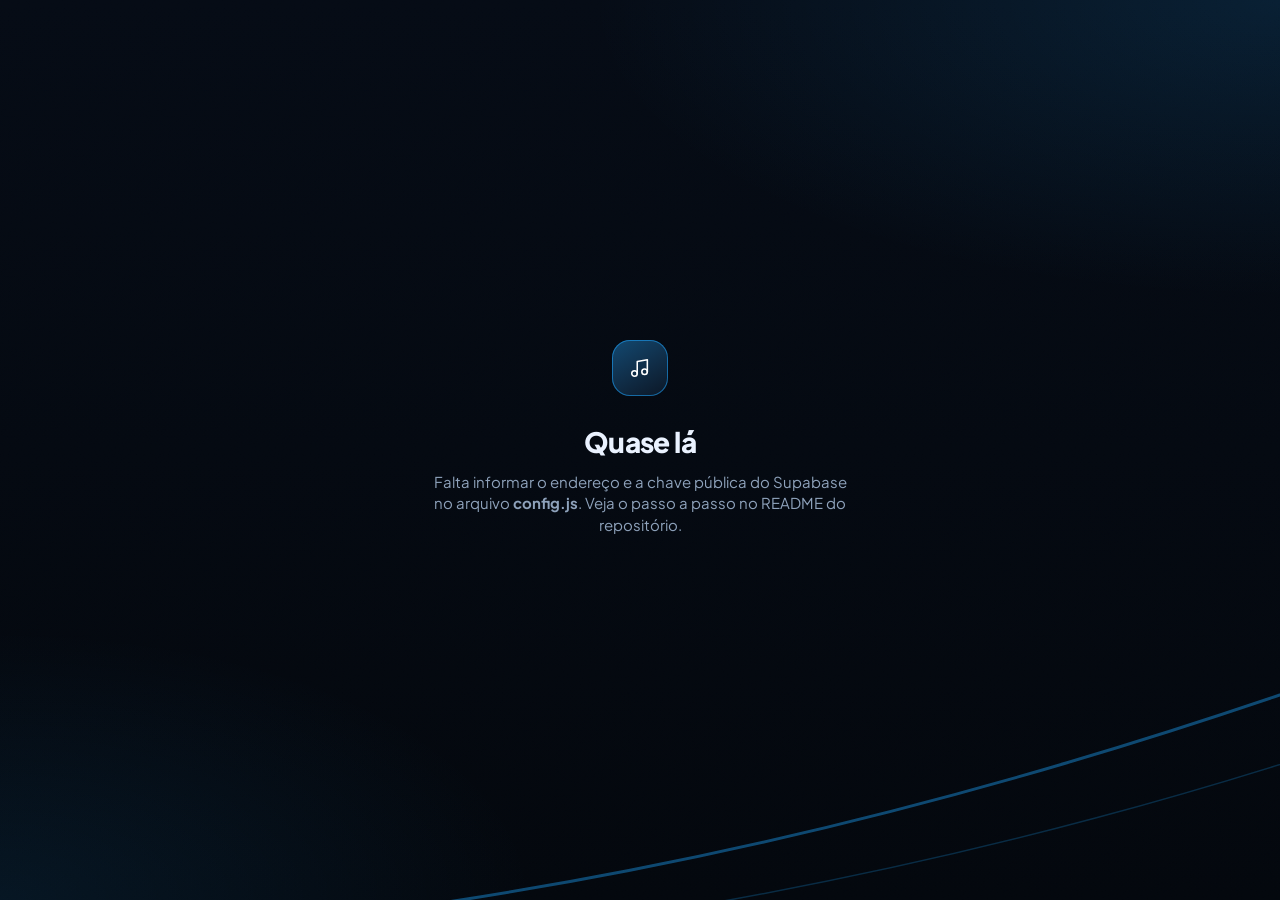
==== index.html @ 5b1b23e5 "Primeira versão completa: app PWA, player multitrack, chat, escalas, Drive e testes Co-Authored-By: " ====
<!doctype html>
<html lang="pt-BR">
<head>
  <meta charset="utf-8">
  <meta name="viewport" content="width=device-width, initial-scale=1, viewport-fit=cover">
  <meta name="theme-color" content="#04080f">
  <meta name="apple-mobile-web-app-capable" content="yes">
  <meta name="mobile-web-app-capable" content="yes">
  <meta name="apple-mobile-web-app-status-bar-style" content="black-translucent">
  <meta name="description" content="Gestão de ministérios de louvor: escalas, times, repertório e player multitrack.">
  <title>Louvor</title>
  <link rel="manifest" href="manifest.json">
  <link rel="icon" href="icon.svg" type="image/svg+xml">
  <link rel="apple-touch-icon" href="icon-192.png">
  <link rel="preconnect" href="https://fonts.googleapis.com">
  <link rel="preconnect" href="https://fonts.gstatic.com" crossorigin>
  <link rel="stylesheet" href="https://fonts.googleapis.com/css2?family=Plus+Jakarta+Sans:ital,wght@0,400;0,500;0,600;0,700;0,800;1,700;1,800&display=swap">
  <link rel="stylesheet" href="app/styles.css">
  <script src="config.js"></script>
</head>
<body>
  <div id="app"><div class="spin" style="margin-top:40vh"></div></div>
  <noscript>Ative o JavaScript para usar o app.</noscript>
  <script type="module" src="app/main.js"></script>
</body>
</html>
---- app/styles.css ----
/* Louvor App — identidade visual: escuro profundo, azul elétrico, ondas de luz discretas. */
:root {
  --bg: #04080f; --bg2: #071221; --panel: rgba(13, 26, 43, .62); --panel-solid: #0b1726; --panel-2: rgba(20, 38, 60, .55);
  --line: rgba(130, 180, 240, .11); --line-2: rgba(130, 180, 240, .2);
  --text: #eaf2ff; --muted: #8ea2bb; --dim: #5d718a;
  --accent: rgb(30, 167, 255); --accent-rgb: 30, 167, 255;
  --ok: #34d399; --warn: #fbbf24; --danger: #f87171;
  --r: 18px; --r-sm: 12px; --nav-h: 78px;
  --f: "Plus Jakarta Sans", system-ui, -apple-system, "Segoe UI", Roboto, sans-serif;
  color-scheme: dark;
}
* { box-sizing: border-box; -webkit-tap-highlight-color: transparent; }
html, body { margin: 0; min-height: 100%; }
body {
  background: var(--bg); color: var(--text); font-family: var(--f); font-size: 15px; line-height: 1.45;
  -webkit-font-smoothing: antialiased; overflow-x: hidden;
}
body.noscroll { overflow: hidden; }
/* fundo com profundidade: brilho azul, ondas e granulado sutil */
.backdrop { position: fixed; inset: 0; z-index: -1; pointer-events: none; overflow: hidden;
  background:
    radial-gradient(90% 55% at 100% 0%, rgba(var(--accent-rgb), .13), transparent 60%),
    radial-gradient(70% 50% at 0% 100%, rgba(var(--accent-rgb), .09), transparent 60%),
    linear-gradient(180deg, #050b15 0%, #03070d 100%); }
.backdrop svg { position: absolute; width: 140%; left: -20%; opacity: .9; }
.backdrop .w1 { top: -8%; } .backdrop .w2 { bottom: -10%; }
.backdrop::after { content: ""; position: absolute; inset: 0; opacity: .05; mix-blend-mode: overlay;
  background-image: url("data:image/svg+xml,%3Csvg xmlns='http://www.w3.org/2000/svg' width='160' height='160'%3E%3Cfilter id='n'%3E%3CfeTurbulence type='fractalNoise' baseFrequency='.85' numOctaves='3'/%3E%3C/filter%3E%3Crect width='100%25' height='100%25' filter='url(%23n)'/%3E%3C/svg%3E"); }

a { color: var(--accent); text-decoration: none; }
button { font: inherit; color: inherit; background: none; border: 0; padding: 0; cursor: pointer; }
input, select, textarea { font: inherit; color: var(--text); }
img { max-width: 100%; display: block; }
h1, h2, h3 { margin: 0; letter-spacing: -.02em; }
.ic { width: 22px; height: 22px; flex: none; }
.muted { color: var(--muted); } .dim { color: var(--dim); } .small { font-size: 13px; } .tiny { font-size: 11.5px; }
.accent { color: var(--accent); } .ok { color: var(--ok); } .warn { color: var(--warn); } .danger-t { color: var(--danger); }
.row { display: flex; align-items: center; } .col { display: flex; flex-direction: column; } .wrap { flex-wrap: wrap; }
.gap { gap: 10px; } .gap-s { gap: 6px; } .gap-l { gap: 16px; } .between { justify-content: space-between; } .end { justify-content: flex-end; }
.grow { flex: 1; min-width: 0; } .mt { margin-top: 16px; } .mt-s { margin-top: 8px; } .mb { margin-bottom: 16px; } .center { text-align: center; }
.ellipsis { white-space: nowrap; overflow: hidden; text-overflow: ellipsis; }
.hidden { display: none !important; }
.sr { position: absolute; width: 1px; height: 1px; overflow: hidden; clip: rect(0 0 0 0); }

/* ------------------------------------------------------------- estrutura */
#app { min-height: 100vh; }
.shell { max-width: 1180px; margin: 0 auto; padding: 0 18px calc(var(--nav-h) + 40px + env(safe-area-inset-bottom)); }
.topbar { position: sticky; top: 0; z-index: 30; display: flex; align-items: center; gap: 10px;
  padding: calc(10px + env(safe-area-inset-top)) 18px 10px; margin: 0 -18px; backdrop-filter: blur(14px); -webkit-backdrop-filter: blur(14px);
  background: linear-gradient(180deg, rgba(4, 8, 15, .86), rgba(4, 8, 15, .55)); }
.brand { display: flex; align-items: center; gap: 10px; min-width: 0; text-align: left; flex: 1; }
.brand img { height: 38px; width: auto; max-width: 150px; object-fit: contain; }
.brand .wm { line-height: 1; min-width: 0; }
.brand .wm b { display: block; font-weight: 800; font-style: italic; font-size: 21px; letter-spacing: -.01em; white-space: nowrap; overflow: hidden; text-overflow: ellipsis; }
.brand .wm small { display: block; font-size: 9.5px; letter-spacing: .32em; text-transform: uppercase; color: var(--muted); margin-top: 4px; white-space: nowrap; overflow: hidden; text-overflow: ellipsis; }
.brand .eq { display: flex; gap: 2px; align-items: center; height: 24px; color: var(--accent); filter: drop-shadow(0 0 6px rgba(var(--accent-rgb), .7)); }
.brand .eq i { width: 2.5px; border-radius: 2px; background: currentColor; }
.brand .chev { color: var(--muted); width: 16px; height: 16px; }
.iconbtn { width: 42px; height: 42px; display: grid; place-items: center; border-radius: 14px; position: relative; color: var(--text); transition: background .2s; }
.iconbtn:hover { background: rgba(255, 255, 255, .05); }
.iconbtn .dot { position: absolute; top: 8px; right: 9px; min-width: 9px; height: 9px; border-radius: 9px; background: var(--accent); box-shadow: 0 0 10px var(--accent); font-size: 0; }
.iconbtn .dot.n { min-width: 17px; height: 17px; top: 3px; right: 3px; font-size: 10px; font-weight: 800; color: #001528; display: grid; place-items: center; padding: 0 4px; }

/* navegação inferior flutuante (celular) */
.bottomnav { position: fixed; left: 50%; transform: translateX(-50%); bottom: calc(12px + env(safe-area-inset-bottom)); z-index: 40;
  width: min(560px, calc(100% - 24px)); height: var(--nav-h); display: grid; grid-template-columns: repeat(5, 1fr); align-items: center;
  border-radius: 28px; background: rgba(9, 18, 31, .82); border: 1px solid var(--line-2); backdrop-filter: blur(18px); -webkit-backdrop-filter: blur(18px);
  box-shadow: 0 18px 50px rgba(0, 0, 0, .55); }
.bottomnav a { display: flex; flex-direction: column; align-items: center; gap: 5px; color: var(--muted); font-size: 12px; font-weight: 600; height: 100%; justify-content: center; position: relative; }
.bottomnav a .ic { width: 24px; height: 24px; }
.bottomnav a.on { color: var(--accent); }
.bottomnav a.on::after { content: ""; position: absolute; bottom: 7px; width: 34px; height: 3px; border-radius: 3px; background: var(--accent); box-shadow: 0 0 12px var(--accent); }
.bottomnav .fab { width: 64px; height: 64px; border-radius: 50%; margin: -26px auto 0; display: grid; place-items: center; color: #fff;
  background: radial-gradient(circle at 35% 30%, rgba(255,255,255,.35), transparent 45%), linear-gradient(160deg, var(--accent), rgba(var(--accent-rgb), .7));
  box-shadow: 0 0 0 6px rgba(4, 8, 15, .9), 0 0 30px rgba(var(--accent-rgb), .65); transition: transform .2s; }
.bottomnav .fab:active { transform: scale(.94); }
.bottomnav .fab .ic { width: 30px; height: 30px; stroke-width: 2.2; }

/* computador: barra lateral */
@media (min-width: 980px) {
  .shell { display: grid; grid-template-columns: 220px 1fr; gap: 34px; padding-bottom: 50px; }
  .topbar { grid-column: 1 / -1; }
  .bottomnav { position: sticky; top: 90px; transform: none; left: auto; bottom: auto; width: auto; height: auto; display: flex; flex-direction: column; align-items: stretch;
    gap: 4px; padding: 12px; border-radius: 22px; align-self: start; grid-row: 2; }
  .bottomnav a { flex-direction: row; justify-content: flex-start; gap: 12px; padding: 12px 14px; font-size: 14.5px; border-radius: 14px; height: auto; }
  .bottomnav a.on { background: rgba(var(--accent-rgb), .1); }
  .bottomnav a.on::after { left: 0; top: 12px; bottom: 12px; width: 3px; height: auto; }
  .bottomnav .fab { width: auto; height: 46px; border-radius: 14px; margin: 0 0 8px; order: -1; display: flex; gap: 8px; font-weight: 700; box-shadow: 0 0 24px rgba(var(--accent-rgb), .45); }
  .bottomnav .fab .ic { width: 22px; height: 22px; }
  .bottomnav .fab::after { content: "Adicionar"; }
  main.view { grid-row: 2; min-width: 0; }
}

/* ------------------------------------------------------------- tipografia de seção */
.view { animation: rise .28s ease both; }
@keyframes rise { from { opacity: 0; transform: translateY(6px); } }
.sec { display: flex; align-items: center; gap: 12px; margin: 26px 0 12px; }
.sec h2 { font-size: 20px; font-weight: 750; flex: 1; }
.sec .ic { color: var(--accent); width: 26px; height: 26px; }
.sec a, .sec .more { color: var(--accent); font-size: 14px; font-weight: 600; display: flex; align-items: center; gap: 2px; white-space: nowrap; }
.sec a .ic, .sec .more .ic { width: 18px; height: 18px; }
.pagehead { display: flex; align-items: center; gap: 12px; margin: 10px 0 6px; }
.pagehead h1 { font-size: 26px; font-weight: 800; flex: 1; }
.back { width: 40px; height: 40px; display: grid; place-items: center; border-radius: 13px; margin-left: -8px; }

/* ------------------------------------------------------------- avatar e selos */
.av { --s: 44px; width: var(--s); height: var(--s); border-radius: 50%; flex: none; display: grid; place-items: center; overflow: hidden;
  background: linear-gradient(150deg, #17304f, #0b1a2d); font-weight: 700; font-size: calc(var(--s) * .36); color: #cfe4ff; position: relative; }
.av img { width: 100%; height: 100%; object-fit: cover; }
.av.ring { box-shadow: 0 0 0 2px var(--bg), 0 0 0 4px var(--accent), 0 0 18px rgba(var(--accent-rgb), .5); }
.tbadge { --s: 44px; --tc: var(--accent); width: var(--s); height: var(--s); border-radius: calc(var(--s) * .3); flex: none; display: grid; place-items: center; overflow: hidden;
  background: linear-gradient(150deg, color-mix(in srgb, var(--tc) 35%, #0b1726), #0b1726); color: #fff; font-weight: 800; font-size: calc(var(--s) * .34);
  box-shadow: inset 0 0 0 1px color-mix(in srgb, var(--tc) 55%, transparent); }
.tbadge img { width: 100%; height: 100%; object-fit: cover; }
.pill { display: inline-flex; align-items: center; gap: 7px; padding: 8px 14px; border-radius: 99px; background: rgba(255, 255, 255, .07);
  border: 1px solid var(--line-2); font-weight: 600; font-size: 14px; white-space: nowrap; }
.pill .ic { width: 18px; height: 18px; }
.tag { display: inline-block; padding: 3px 9px; border-radius: 7px; font-size: 10.5px; font-weight: 800; letter-spacing: .08em; text-transform: uppercase;
  background: var(--accent); color: #001b33; }
.tag.soft { background: rgba(var(--accent-rgb), .14); color: var(--accent); }
.tag.gray { background: rgba(255, 255, 255, .08); color: var(--muted); }
.tag.warn { background: rgba(251, 191, 36, .15); color: var(--warn); } .tag.err { background: rgba(248, 113, 113, .15); color: var(--danger); }
.tag.ok { background: rgba(52, 211, 153, .14); color: var(--ok); }

/* ------------------------------------------------------------- início */
.hero { display: flex; align-items: center; gap: 20px; margin: 14px 0 8px; position: relative; }
.hero .av { --s: 96px; }
.hero h1 { font-size: 34px; font-weight: 400; letter-spacing: -.02em; line-height: 1.05; }
.hero h1 b { font-weight: 800; }
.hero .roles { color: var(--muted); font-size: 15.5px; margin-top: 6px; }
.hero .bar { width: 60px; height: 3px; border-radius: 3px; background: var(--accent); box-shadow: 0 0 12px var(--accent); margin-top: 12px; }
.shortcuts { display: grid; grid-template-columns: repeat(4, 1fr); margin: 22px 0 4px; padding-bottom: 12px; border-bottom: 1px solid var(--line); }
.shortcuts a { display: flex; flex-direction: column; align-items: center; gap: 8px; color: var(--text); font-size: 14.5px; padding: 8px 0; position: relative; }
.shortcuts a + a::before { content: ""; position: absolute; left: 0; top: 12%; bottom: 12%; width: 1px; background: var(--line-2); }
.shortcuts .ic { width: 36px; height: 36px; stroke-width: 1.5; }
.shortcuts a:first-child { color: var(--text); } .shortcuts a:first-child .ic { color: var(--accent); filter: drop-shadow(0 0 8px rgba(var(--accent-rgb), .6)); }
.shortcuts a:first-child::after { content: ""; position: absolute; bottom: -13px; left: 15%; right: 15%; height: 2px; background: linear-gradient(90deg, transparent, var(--accent), transparent); }

.carousel { display: flex; gap: 12px; overflow-x: auto; scroll-snap-type: x mandatory; scrollbar-width: none; margin: 0 -18px; padding: 0 18px; }
.carousel::-webkit-scrollbar { display: none; }
.notice { flex: none; width: 100%; scroll-snap-align: center; display: grid; grid-template-columns: 42% 1fr auto; align-items: center; gap: 16px;
  border-radius: var(--r); overflow: hidden; background: var(--panel); border: 1px solid var(--line-2); min-height: 150px; text-align: left; }
.notice .art { height: 100%; min-height: 150px; background-size: cover; background-position: center; position: relative;
  background-image: radial-gradient(circle at 30% 20%, rgba(var(--accent-rgb), .55), transparent 40%), radial-gradient(circle at 75% 10%, rgba(var(--accent-rgb), .35), transparent 35%), linear-gradient(180deg, #0c2440, #050c16); }
.notice .art .ic { position: absolute; inset: 0; margin: auto; width: 46px; height: 46px; color: rgba(255,255,255,.85); }
.notice h3 { font-size: 21px; font-weight: 750; margin: 8px 0 6px; }
.notice .meta { color: var(--muted); font-size: 14px; }
.notice .meta .ic { width: 17px; height: 17px; vertical-align: -3px; margin-right: 6px; }
.notice .go { width: 40px; height: 40px; border-radius: 50%; display: grid; place-items: center; background: rgba(255, 255, 255, .07); margin-right: 16px; }
.dots { display: flex; justify-content: center; gap: 7px; margin: 12px 0 0; }
.dots i { width: 7px; height: 7px; border-radius: 50%; background: rgba(255, 255, 255, .25); transition: .2s; }
.dots i.on { background: var(--accent); box-shadow: 0 0 8px var(--accent); }

.sched { display: grid; grid-template-columns: 74px 1fr auto; align-items: center; gap: 0; border-radius: var(--r); background: var(--panel);
  border: 1px solid var(--line); margin-bottom: 10px; overflow: hidden; text-align: left; width: 100%; }
.sched .date { text-align: center; padding: 12px 0; line-height: 1.05; font-size: 13px; color: var(--muted); letter-spacing: .04em; border-right: 2px solid var(--accent); }
.sched .date b { display: block; font-size: 30px; font-weight: 800; color: var(--accent); letter-spacing: -.02em; margin: 2px 0; }
.sched .info { padding: 12px 16px; min-width: 0; }
.sched .info h3 { font-size: 17.5px; font-weight: 700; white-space: nowrap; overflow: hidden; text-overflow: ellipsis; }
.sched .info .meta { color: var(--muted); font-size: 14px; display: flex; gap: 14px; margin-top: 6px; flex-wrap: wrap; }
.sched .info .meta span { display: flex; align-items: center; gap: 5px; } .sched .info .meta .ic { width: 17px; height: 17px; }
.sched .side { padding-right: 14px; display: flex; flex-direction: column; align-items: flex-end; gap: 6px; }
.sched.draft { border-style: dashed; }

.bday { display: flex; align-items: center; gap: 16px; padding: 12px 4px; border-top: 1px solid var(--line); }
.bday:first-child { border-top: 0; }
.bday .av { --s: 64px; }
.bday .cake { position: absolute; right: -4px; bottom: -4px; width: 26px; height: 26px; border-radius: 50%; background: var(--accent); display: grid; place-items: center; color: #fff; box-shadow: 0 0 0 3px var(--bg); }
.bday .cake .ic { width: 15px; height: 15px; }
.bday b { font-size: 17px; } .bday span.when { color: var(--muted); font-size: 14px; }

/* ------------------------------------------------------------- listas e cartões */
.list { border-radius: var(--r); background: var(--panel); border: 1px solid var(--line); overflow: hidden; }
.li { display: flex; align-items: center; gap: 14px; padding: 13px 16px; border-top: 1px solid var(--line); width: 100%; text-align: left; min-height: 60px; }
.li:first-child { border-top: 0; }
.li:hover { background: rgba(255, 255, 255, .025); }
.li .t { font-weight: 650; font-size: 15.5px; } .li .s { color: var(--muted); font-size: 13px; margin-top: 2px; }
.li .ic.chev { color: var(--dim); width: 18px; }
.card { border-radius: var(--r); background: var(--panel); border: 1px solid var(--line); padding: 16px; }
.grid { display: grid; gap: 12px; grid-template-columns: repeat(auto-fill, minmax(260px, 1fr)); }
.teamcard { display: flex; align-items: center; gap: 14px; padding: 16px; border-radius: var(--r); background: var(--panel); border: 1px solid var(--line); text-align: left; position: relative; overflow: hidden; }
.teamcard::before { content: ""; position: absolute; inset: 0 auto 0 0; width: 3px; background: var(--tc, var(--accent)); box-shadow: 0 0 14px var(--tc, var(--accent)); }
.teamcard h3 { font-size: 17px; }
.empty { text-align: center; padding: 34px 18px; color: var(--muted); display: flex; flex-direction: column; align-items: center; gap: 8px; }
.empty .ic { width: 38px; height: 38px; color: var(--dim); }
.empty b { color: var(--text); font-size: 16px; } .empty p { margin: 0; max-width: 360px; font-size: 14px; }

/* ------------------------------------------------------------- botões e formulários */
.btn { display: inline-flex; align-items: center; justify-content: center; gap: 8px; height: 46px; padding: 0 20px; border-radius: 14px; font-weight: 700; font-size: 15px; transition: .15s; white-space: nowrap; }
.btn .ic { width: 20px; height: 20px; }
.btn.primary { background: linear-gradient(160deg, var(--accent), rgba(var(--accent-rgb), .78)); color: #fff; box-shadow: 0 8px 24px rgba(var(--accent-rgb), .3); }
.btn.ghost { background: rgba(255, 255, 255, .06); border: 1px solid var(--line-2); }
.btn.danger { background: rgba(248, 113, 113, .14); color: var(--danger); border: 1px solid rgba(248, 113, 113, .3); }
.btn.sm { height: 36px; padding: 0 14px; font-size: 13.5px; border-radius: 11px; }
.btn.block { width: 100%; }
.btn:disabled { opacity: .55; pointer-events: none; }
.btn.loading { position: relative; color: transparent !important; }
.btn.loading::after { content: ""; position: absolute; width: 18px; height: 18px; border-radius: 50%; border: 2px solid rgba(255,255,255,.35); border-top-color: #fff; animation: spin .7s linear infinite; }
.link { color: var(--accent); font-weight: 600; }
.field { display: block; margin-bottom: 14px; }
.field > span { display: block; font-size: 12.5px; font-weight: 600; color: var(--muted); margin-bottom: 6px; letter-spacing: .01em; }
.input, .field input:not([type=checkbox]):not([type=radio]):not([type=color]), .field select, .field textarea {
  width: 100%; height: 48px; padding: 0 14px; border-radius: 13px; background: rgba(3, 9, 18, .7); border: 1px solid var(--line-2); outline: 0; transition: border .15s, box-shadow .15s; }
.field textarea { height: auto; min-height: 96px; padding: 12px 14px; resize: vertical; }
.input:focus, .field input:focus, .field select:focus, .field textarea:focus { border-color: var(--accent); box-shadow: 0 0 0 3px rgba(var(--accent-rgb), .18); }
.field .hint { font-size: 12px; color: var(--dim); margin-top: 5px; }
.two { display: grid; grid-template-columns: 1fr 1fr; gap: 12px; }
.three { display: grid; grid-template-columns: repeat(3, 1fr); gap: 10px; }
.search { position: relative; }
.search .ic { position: absolute; left: 14px; top: 13px; color: var(--muted); width: 20px; }
.search input { padding-left: 44px !important; }
.chips { display: flex; gap: 8px; overflow-x: auto; scrollbar-width: none; padding: 2px 0; }
.chips::-webkit-scrollbar { display: none; }
.chip { flex: none; height: 36px; padding: 0 14px; border-radius: 99px; border: 1px solid var(--line-2); background: rgba(255, 255, 255, .04); font-size: 13.5px; font-weight: 600; color: var(--muted); display: inline-flex; align-items: center; gap: 6px; }
.chip.on { background: rgba(var(--accent-rgb), .16); border-color: rgba(var(--accent-rgb), .55); color: var(--text); }
.chip .ic { width: 16px; height: 16px; }
.switch { position: relative; width: 48px; height: 28px; flex: none; }
.switch input { opacity: 0; position: absolute; inset: 0; margin: 0; cursor: pointer; z-index: 1; }
.switch i { position: absolute; inset: 0; border-radius: 99px; background: rgba(255, 255, 255, .14); transition: .2s; }
.switch i::after { content: ""; position: absolute; top: 3px; left: 3px; width: 22px; height: 22px; border-radius: 50%; background: #fff; transition: .2s; }
.switch input:checked + i { background: var(--accent); } .switch input:checked + i::after { left: 23px; }
.check { display: flex; align-items: center; gap: 12px; padding: 10px 0; cursor: pointer; }
.check input { width: 20px; height: 20px; accent-color: var(--accent); }
.tabs { display: flex; gap: 4px; border-bottom: 1px solid var(--line); margin: 8px 0 16px; overflow-x: auto; scrollbar-width: none; }
.tabs::-webkit-scrollbar { display: none; }
.tabs button, .tabs a { flex: none; padding: 12px 14px; font-weight: 650; color: var(--muted); position: relative; display: flex; gap: 8px; align-items: center; }
.tabs .on { color: var(--text); }
.tabs .on::after { content: ""; position: absolute; left: 10px; right: 10px; bottom: -1px; height: 2px; border-radius: 2px; background: var(--accent); box-shadow: 0 0 10px var(--accent); }
.colors { display: flex; gap: 10px; flex-wrap: wrap; }
.colors label { width: 34px; height: 34px; border-radius: 50%; cursor: pointer; position: relative; box-shadow: inset 0 0 0 2px rgba(255,255,255,.12); }
.colors input { position: absolute; opacity: 0; }
.colors input:checked + i { position: absolute; inset: -4px; border-radius: 50%; border: 2px solid #fff; }
.colors input[type=color] { opacity: 1; width: 34px; height: 34px; border: 0; padding: 0; border-radius: 50%; background: none; position: static; }

/* ------------------------------------------------------------- folha inferior, aviso */
.sheet-wrap { position: fixed; inset: 0; z-index: 100; background: rgba(1, 4, 9, .66); backdrop-filter: blur(4px); display: flex; align-items: flex-end; justify-content: center; animation: fade .18s; }
.sheet-wrap.out { opacity: 0; transition: opacity .18s; }
.sheet { width: 100%; max-width: 620px; max-height: 92vh; overflow-y: auto; background: linear-gradient(180deg, #0d1a2b, #08111d); border: 1px solid var(--line-2); border-bottom: 0;
  border-radius: 26px 26px 0 0; padding: 10px 20px calc(24px + env(safe-area-inset-bottom)); animation: up .24s cubic-bezier(.2, .9, .3, 1); }
.sheet.wide { max-width: 900px; }
.sheet .grab { width: 40px; height: 4px; border-radius: 4px; background: rgba(255, 255, 255, .2); margin: 0 auto 14px; }
.sheet h3 { font-size: 20px; margin-bottom: 14px; }
@media (min-width: 700px) { .sheet-wrap { align-items: center; } .sheet { border-radius: 24px; border-bottom: 1px solid var(--line-2); } }
@keyframes fade { from { opacity: 0; } } @keyframes up { from { transform: translateY(40px); opacity: .6; } }
.toast { position: fixed; left: 50%; transform: translateX(-50%); bottom: calc(var(--nav-h) + 30px + env(safe-area-inset-bottom)); z-index: 200; background: #eaf2ff; color: #06101d;
  padding: 12px 18px; border-radius: 14px; font-weight: 650; font-size: 14px; box-shadow: 0 10px 30px rgba(0,0,0,.4); max-width: calc(100% - 32px); animation: up .2s; transition: .3s; }
.toast.err { background: #ffd5d5; } .toast.out { opacity: 0; }
.spin { width: 28px; height: 28px; border-radius: 50%; border: 2.5px solid rgba(var(--accent-rgb), .2); border-top-color: var(--accent); animation: spin .8s linear infinite; margin: 40px auto; }
@keyframes spin { to { transform: rotate(360deg); } }
.menu .li { min-height: 52px; } .menu .li .ic { color: var(--accent); }
.menu .li.danger { color: var(--danger); } .menu .li.danger .ic { color: var(--danger); }

/* ------------------------------------------------------------- calendário */
.cal { display: grid; grid-template-columns: repeat(7, 1fr); gap: 4px; }
.cal .dow { text-align: center; font-size: 11.5px; color: var(--dim); font-weight: 700; padding: 6px 0; letter-spacing: .05em; }
.cal .d { aspect-ratio: 1 / 1; border-radius: 12px; display: flex; flex-direction: column; align-items: center; justify-content: center; gap: 3px; font-weight: 600; font-size: 14.5px; position: relative; border: 1px solid transparent; min-height: 40px; }
.cal .d.out { color: var(--dim); opacity: .45; }
.cal .d.today { border-color: rgba(var(--accent-rgb), .6); }
.cal .d.sel { background: rgba(var(--accent-rgb), .2); border-color: var(--accent); }
.cal .d.blk { background: rgba(248, 113, 113, .13); color: #ffc9c9; }
.cal .d .marks { display: flex; gap: 3px; height: 5px; }
.cal .d .marks i { width: 5px; height: 5px; border-radius: 50%; background: var(--accent); }
.cal .d .marks i.u { background: var(--danger); }
.calhead { display: flex; align-items: center; justify-content: space-between; margin-bottom: 10px; }
.calhead b { font-size: 17px; }

/* ------------------------------------------------------------- músicas */
.song { display: grid; grid-template-columns: 56px 1fr auto; gap: 14px; align-items: center; padding: 10px 14px; border-top: 1px solid var(--line); width: 100%; text-align: left; }
.song:first-child { border-top: 0; }
.cover { width: 56px; height: 56px; border-radius: 12px; overflow: hidden; background: linear-gradient(150deg, rgba(var(--accent-rgb), .35), #0a1626 70%); display: grid; place-items: center; color: rgba(255,255,255,.8); flex: none; }
.cover img { width: 100%; height: 100%; object-fit: cover; } .cover .ic { width: 24px; height: 24px; }
.song .t { font-weight: 700; font-size: 15.5px; }
.song .s { color: var(--muted); font-size: 13px; display: flex; gap: 10px; flex-wrap: wrap; margin-top: 3px; }
.song .ind { display: flex; gap: 6px; margin-top: 6px; flex-wrap: wrap; }
.playbtn { width: 44px; height: 44px; border-radius: 50%; display: grid; place-items: center; background: rgba(var(--accent-rgb), .15); color: var(--accent); border: 1px solid rgba(var(--accent-rgb), .4); }
.playbtn .ic { width: 18px; height: 18px; margin-left: 2px; }
.playbtn.dis { background: rgba(255,255,255,.05); color: var(--dim); border-color: var(--line); }
.selbox { width: 24px; height: 24px; border-radius: 8px; border: 1.5px solid var(--line-2); display: grid; place-items: center; }
.selbox.on { background: var(--accent); border-color: var(--accent); } .selbox .ic { width: 16px; height: 16px; color: #fff; }

/* ------------------------------------------------------------- chat */
.chatwrap { display: flex; flex-direction: column; height: calc(100vh - 150px); height: calc(100dvh - 150px - env(safe-area-inset-top)); }
@media (max-width: 979px) { body.in-chat .bottomnav { display: none; } body.in-chat .shell { padding-bottom: 0; } .chatwrap { height: calc(100dvh - 70px - env(safe-area-inset-top)); } }
.msgs { flex: 1; overflow-y: auto; padding: 10px 2px; display: flex; flex-direction: column; gap: 6px; }
.msg { max-width: 82%; align-self: flex-start; display: flex; gap: 8px; align-items: flex-end; }
.msg.me { align-self: flex-end; flex-direction: row-reverse; }
.bubble { background: var(--panel-2); border: 1px solid var(--line); border-radius: 18px 18px 18px 6px; padding: 9px 13px; word-wrap: break-word; overflow-wrap: anywhere; min-width: 0; }
.msg.me .bubble { background: linear-gradient(160deg, rgba(var(--accent-rgb), .38), rgba(var(--accent-rgb), .2)); border-color: rgba(var(--accent-rgb), .4); border-radius: 18px 18px 6px 18px; }
.bubble .who { font-size: 12px; font-weight: 700; color: var(--accent); margin-bottom: 2px; }
.bubble .when { font-size: 10.5px; color: var(--muted); margin-top: 3px; text-align: right; }
.bubble img.att { border-radius: 12px; max-height: 280px; margin: 2px 0; cursor: zoom-in; }
.day-sep { align-self: center; font-size: 12px; color: var(--muted); background: rgba(255,255,255,.05); padding: 4px 12px; border-radius: 99px; margin: 8px 0; }
.composer { display: flex; align-items: flex-end; gap: 8px; padding: 10px 0 calc(10px + env(safe-area-inset-bottom)); border-top: 1px solid var(--line); }
.composer textarea { flex: 1; resize: none; max-height: 140px; min-height: 46px; padding: 12px 16px; border-radius: 23px; background: rgba(3, 9, 18, .8); border: 1px solid var(--line-2); outline: 0; line-height: 1.35; }
.composer .send { width: 46px; height: 46px; border-radius: 50%; background: var(--accent); color: #fff; display: grid; place-items: center; box-shadow: 0 0 18px rgba(var(--accent-rgb), .45); }
.attgrid { display: grid; grid-template-columns: repeat(auto-fill, minmax(96px, 1fr)); gap: 10px; }
.attgrid button { display: flex; flex-direction: column; align-items: center; gap: 8px; padding: 16px 6px; border-radius: 16px; background: rgba(255,255,255,.04); border: 1px solid var(--line); font-size: 13px; font-weight: 600; }
.attgrid .ic { width: 28px; height: 28px; color: var(--accent); }
.pollbox { min-width: 230px; } .pollbox .q { font-weight: 700; margin-bottom: 8px; }
.pollopt { display: block; width: 100%; text-align: left; position: relative; border-radius: 10px; padding: 8px 10px; margin-top: 6px; background: rgba(255,255,255,.05); border: 1px solid var(--line); overflow: hidden; }
.pollopt .bar { position: absolute; inset: 0 auto 0 0; background: rgba(var(--accent-rgb), .22); transition: width .3s; }
.pollopt span { position: relative; display: flex; justify-content: space-between; gap: 8px; }
.pollopt.mine { border-color: var(--accent); }
.songmsg { display: flex; gap: 10px; align-items: center; min-width: 220px; text-align: left; }

/* ------------------------------------------------------------- player */
.player { position: fixed; inset: 0; z-index: 90; background: var(--bg); display: flex; flex-direction: column; overflow: hidden; }
.player .backdrop { z-index: 0; }
.player > * { position: relative; z-index: 1; }
.ph { display: flex; align-items: center; gap: 12px; padding: calc(12px + env(safe-area-inset-top)) 16px 8px; }
.ph .cover { width: 50px; height: 50px; }
.ph h2 { font-size: 18px; } .ph .s { color: var(--muted); font-size: 13px; }
.pmeta { display: flex; gap: 6px; flex-wrap: wrap; padding: 0 16px; }
.ptabs { display: flex; justify-content: center; gap: 6px; padding: 8px 16px; }
.ptabs button { flex: 1; max-width: 160px; height: 40px; border-radius: 12px; font-weight: 700; color: var(--muted); display: flex; align-items: center; justify-content: center; gap: 8px; background: rgba(255,255,255,.04); border: 1px solid var(--line); }
.ptabs button.on { color: var(--text); background: rgba(var(--accent-rgb), .16); border-color: rgba(var(--accent-rgb), .5); }
.pbody { flex: 1; overflow-y: auto; padding: 6px 16px 14px; }
.timeline { position: relative; height: 34px; margin: 4px 16px 0; cursor: pointer; touch-action: none; }
.timeline .rail { position: absolute; left: 0; right: 0; top: 22px; height: 4px; border-radius: 4px; background: rgba(255,255,255,.1); }
.timeline .prog { position: absolute; left: 0; top: 22px; height: 4px; border-radius: 4px; background: var(--accent); box-shadow: 0 0 10px var(--accent); }
.timeline .head { position: absolute; top: 16px; width: 16px; height: 16px; margin-left: -8px; border-radius: 50%; background: #fff; box-shadow: 0 0 0 4px rgba(var(--accent-rgb), .45); }
.timeline .mk { position: absolute; top: 0; height: 30px; border-left: 1px dashed rgba(255,255,255,.35); font-size: 10.5px; color: var(--muted); padding-left: 4px; white-space: nowrap; overflow: hidden; }
.timeline .rg { position: absolute; top: 0; height: 18px; background: rgba(var(--accent-rgb), .13); border-left: 2px solid var(--accent); font-size: 10.5px; color: var(--text); padding-left: 5px; border-radius: 0 5px 5px 0; white-space: nowrap; overflow: hidden; }
.timeline .rg.on { background: rgba(var(--accent-rgb), .32); }
.timeline .buf { position: absolute; top: 22px; height: 4px; background: rgba(255,255,255,.18); border-radius: 4px; }
.times { display: flex; justify-content: space-between; color: var(--muted); font-size: 12px; padding: 2px 16px 0; font-variant-numeric: tabular-nums; }
.transport { display: flex; align-items: center; justify-content: center; gap: 10px; padding: 8px 16px calc(14px + env(safe-area-inset-bottom)); flex-wrap: wrap; }
.transport button { width: 48px; height: 48px; border-radius: 50%; display: grid; place-items: center; color: var(--text); background: rgba(255,255,255,.05); }
.transport button.on { color: var(--accent); background: rgba(var(--accent-rgb), .15); }
.transport .pp { width: 70px; height: 70px; background: var(--accent); color: #fff; box-shadow: 0 0 30px rgba(var(--accent-rgb), .6); }
.transport .pp .ic { width: 30px; height: 30px; }
.transport .master { display: flex; align-items: center; gap: 8px; width: 100%; max-width: 360px; color: var(--muted); }
.transport .master input { flex: 1; }
.trk { display: grid; grid-template-columns: 150px 1fr; gap: 10px; align-items: center; padding: 8px 0; border-top: 1px solid var(--line); }
.trk:first-child { border-top: 0; }
.trk .nm { font-weight: 700; font-size: 14px; display: flex; align-items: center; gap: 6px; min-width: 0; }
.trk .nm .ellipsis { flex: 1; }
.trk .ctl { display: flex; gap: 5px; align-items: center; margin-top: 6px; }
.trk.child .nm { padding-left: 14px; }
.trk.folder .wave { opacity: .4; }
.ms { width: 30px; height: 26px; border-radius: 7px; font-size: 11.5px; font-weight: 800; background: rgba(255,255,255,.07); color: var(--muted); }
.ms.m.on { background: #f59e0b; color: #1a1000; } .ms.s.on { background: #facc15; color: #1a1400; }
.wave { height: 52px; position: relative; border-radius: 9px; overflow: hidden; background: rgba(255,255,255,.03); }
.wave canvas { width: 100%; height: 100%; display: block; }
.wave .ph-line { position: absolute; top: 0; bottom: 0; width: 1.5px; background: #fff; box-shadow: 0 0 6px var(--accent); }
.trk.silent .wave canvas { opacity: .3; }
input[type=range].fader { -webkit-appearance: none; appearance: none; height: 4px; border-radius: 4px; background: rgba(255,255,255,.14); outline: 0; width: 100%; }
input[type=range].fader::-webkit-slider-thumb { -webkit-appearance: none; width: 16px; height: 16px; border-radius: 50%; background: #fff; box-shadow: 0 0 0 3px rgba(var(--accent-rgb), .5); }
input[type=range].fader::-moz-range-thumb { width: 16px; height: 16px; border-radius: 50%; background: #fff; border: 0; }
.mixer { display: flex; gap: 8px; overflow-x: auto; padding-bottom: 8px; min-height: 100%; }
.strip { flex: none; width: 82px; display: flex; flex-direction: column; align-items: center; gap: 8px; padding: 10px 6px; border-radius: 16px; background: var(--panel); border: 1px solid var(--line); }
.strip.master { border-color: rgba(var(--accent-rgb), .5); background: rgba(var(--accent-rgb), .07); }
.strip .nm { font-size: 12px; font-weight: 700; width: 100%; text-align: center; white-space: nowrap; overflow: hidden; text-overflow: ellipsis; }
.strip .vfader { writing-mode: vertical-lr; direction: rtl; -webkit-appearance: slider-vertical; appearance: slider-vertical; width: 30px; height: 200px; accent-color: var(--accent); }
.strip .db { font-size: 11px; color: var(--muted); font-variant-numeric: tabular-nums; }
.strip .meter { width: 6px; height: 200px; border-radius: 4px; background: rgba(255,255,255,.07); position: relative; overflow: hidden; }
.strip .meter i { position: absolute; left: 0; right: 0; bottom: 0; background: linear-gradient(0deg, #22c55e, #facc15 75%, #ef4444); height: 0; transition: height .06s linear; }
.strip .fz { display: flex; gap: 5px; align-items: flex-end; }
.knob { width: 44px; height: 44px; position: relative; touch-action: none; cursor: ns-resize; }
.knob svg { width: 100%; height: 100%; }
.lyr { max-width: 720px; margin: 0 auto; padding: 12px 0 30px; }
.lyr .blk { padding: 14px 16px; border-radius: 16px; margin-bottom: 12px; transition: background .25s, opacity .25s, transform .25s; border: 1px solid transparent; }
.lyr .blk h4 { margin: 0 0 6px; font-size: 12px; letter-spacing: .14em; text-transform: uppercase; color: var(--accent); }
.lyr .blk p { margin: 0; font-size: 22px; line-height: 1.45; font-weight: 600; white-space: pre-line; }
.lyr.playing .blk { opacity: .35; }
.lyr.playing .blk.on { opacity: 1; background: rgba(var(--accent-rgb), .1); border-color: rgba(var(--accent-rgb), .35); transform: scale(1.01); }
.lyr .blk .tm { font-size: 11px; color: var(--muted); font-variant-numeric: tabular-nums; }
.loadbar { height: 3px; background: rgba(255,255,255,.08); margin: 0 16px; border-radius: 3px; overflow: hidden; }
.loadbar i { display: block; height: 100%; background: var(--accent); transition: width .2s; }

/* ------------------------------------------------------------- autenticação */
.auth { min-height: 100vh; display: grid; place-items: center; padding: 24px 18px; }
.auth .box { width: 100%; max-width: 420px; }
.auth .logo { display: flex; align-items: center; justify-content: center; gap: 12px; margin-bottom: 26px; }
.auth h1 { font-size: 28px; font-weight: 800; text-align: center; }
.auth .sub { text-align: center; color: var(--muted); margin: 8px 0 24px; }
.invitecard { display: flex; align-items: center; gap: 14px; padding: 16px; border-radius: var(--r); background: var(--panel); border: 1px solid rgba(var(--accent-rgb), .4); margin-bottom: 18px; }

@media (max-width: 520px) {
  .hero .av { --s: 82px; } .hero h1 { font-size: 30px; }
  .notice { grid-template-columns: 38% 1fr auto; gap: 12px; min-height: 130px; } .notice .art { min-height: 130px; } .notice h3 { font-size: 18px; } .notice .go { margin-right: 10px; width: 34px; height: 34px; }
  .sched { grid-template-columns: 66px 1fr auto; } .sched .date b { font-size: 26px; } .sched .info h3 { font-size: 16px; } .sched .info .meta { gap: 10px; font-size: 13px; }
  .pill { padding: 7px 11px; font-size: 13px; }
  .trk { grid-template-columns: 112px 1fr; }
  .two { grid-template-columns: 1fr; }
}
@media (prefers-reduced-motion: reduce) { *, *::before, *::after { animation: none !important; transition: none !important; } }

/* ajustes finos para celular */
.three > *, .two > * { min-width: 0; }
.field input, .field select { min-width: 0; }
@media (max-width: 520px) {
  .sec h2 { font-size: 18px; }
  .brand .wm b { font-size: 19px; } .brand .wm small { letter-spacing: .2em; font-size: 9px; }
  .brand .eq { display: none; }
  .sched { grid-template-columns: 66px 1fr; }
  .sched .date { grid-row: span 2; }
  .sched .info { padding-bottom: 4px; }
  .sched .side { grid-column: 2; flex-direction: row; align-items: center; padding: 0 16px 12px; justify-content: flex-start; flex-wrap: wrap; }
  .three { grid-template-columns: 1.3fr 1fr 1fr; gap: 8px; }
  .three input { padding: 0 8px !important; }
  .transport { gap: 6px; }
  .transport button { width: 42px; height: 42px; }
  .transport .pp { width: 62px; height: 62px; }
}
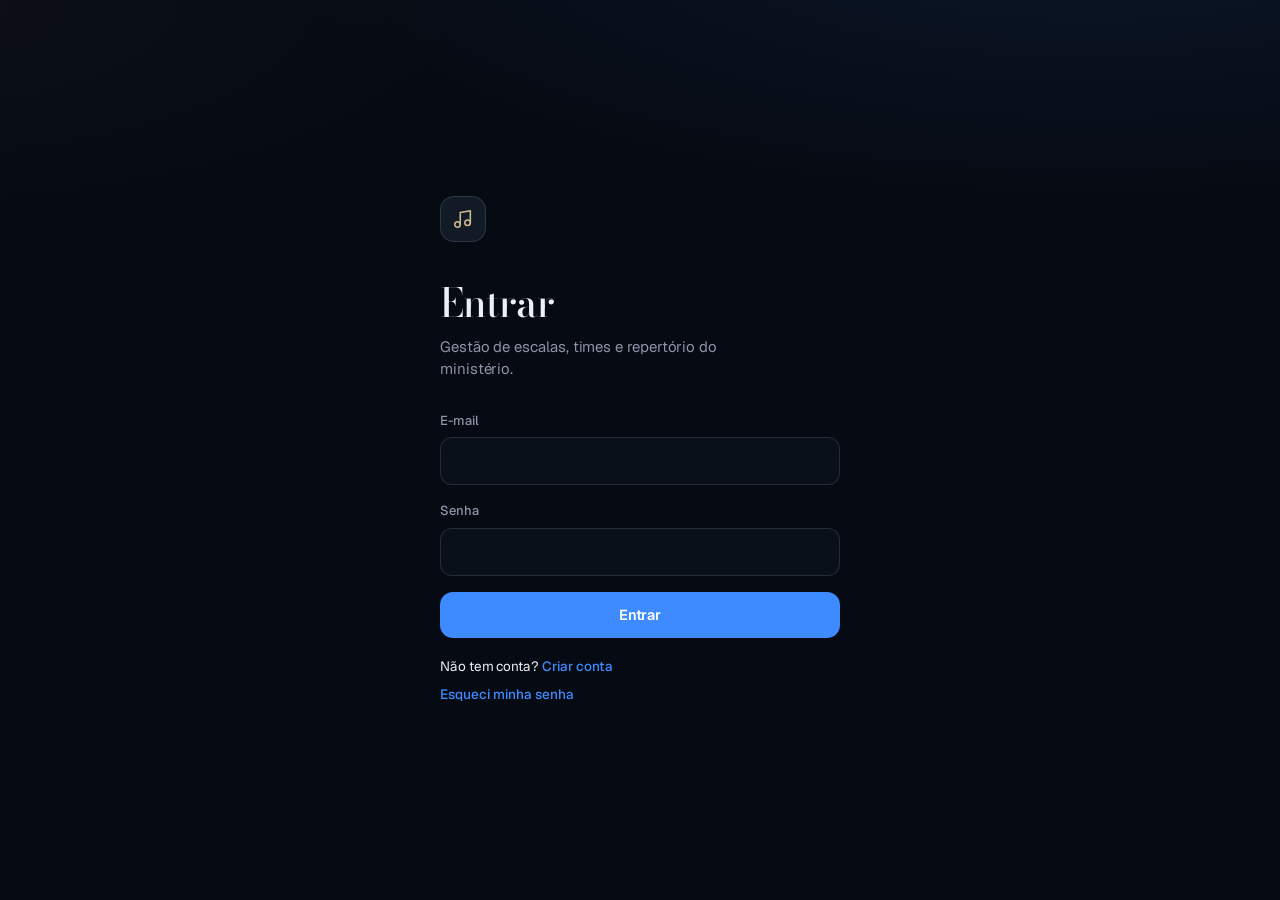
==== commit 801b4d60: "Nova aparência, categoria do time, convidados de outras igrejas e foto de perfil Co-Authored-By: Cla" ====
--- a/index.html
+++ b/index.html
@@ -3,7 +3,7 @@
 <head>
   <meta charset="utf-8">
   <meta name="viewport" content="width=device-width, initial-scale=1, viewport-fit=cover">
-  <meta name="theme-color" content="#04080f">
+  <meta name="theme-color" content="#060a12">
   <meta name="apple-mobile-web-app-capable" content="yes">
   <meta name="mobile-web-app-capable" content="yes">
   <meta name="apple-mobile-web-app-status-bar-style" content="black-translucent">
@@ -12,9 +12,8 @@
   <link rel="manifest" href="manifest.json">
   <link rel="icon" href="icon.svg" type="image/svg+xml">
   <link rel="apple-touch-icon" href="icon-192.png">
-  <link rel="preconnect" href="https://fonts.googleapis.com">
-  <link rel="preconnect" href="https://fonts.gstatic.com" crossorigin>
-  <link rel="stylesheet" href="https://fonts.googleapis.com/css2?family=Plus+Jakarta+Sans:ital,wght@0,400;0,500;0,600;0,700;0,800;1,700;1,800&display=swap">
+  <link rel="preload" href="app/fonts/geist.woff" as="font" type="font/woff" crossorigin>
+  <link rel="preload" href="app/fonts/bodoni-moda.woff" as="font" type="font/woff" crossorigin>
   <link rel="stylesheet" href="app/styles.css">
   <script src="config.js"></script>
 </head>
--- a/app/styles.css
+++ b/app/styles.css
@@ -1,405 +1,459 @@
-/* Louvor App — identidade visual: escuro profundo, azul elétrico, ondas de luz discretas. */
+/* =====================================================================
+   Louvor — identidade visual
+   Tinta-azul profunda, safira contida, um fio de champanhe.
+   Títulos em Bodoni Moda (alto contraste, ar de concerto); todo o resto em Geist.
+   Menos caixas: o conteúdo respira sobre o fundo, separado por filetes.
+   ===================================================================== */
+/* fontes hospedadas no próprio app (licença OFL em app/fonts) — funcionam também sem internet */
+@font-face { font-family: "Bodoni Moda"; src: url("fonts/bodoni-moda.woff") format("woff"); font-weight: 400 900; font-style: normal; font-display: swap; }
+@font-face { font-family: "Geist"; src: url("fonts/geist.woff") format("woff"); font-weight: 100 900; font-style: normal; font-display: swap; }
 :root {
-  --bg: #04080f; --bg2: #071221; --panel: rgba(13, 26, 43, .62); --panel-solid: #0b1726; --panel-2: rgba(20, 38, 60, .55);
-  --line: rgba(130, 180, 240, .11); --line-2: rgba(130, 180, 240, .2);
-  --text: #eaf2ff; --muted: #8ea2bb; --dim: #5d718a;
-  --accent: rgb(30, 167, 255); --accent-rgb: 30, 167, 255;
-  --ok: #34d399; --warn: #fbbf24; --danger: #f87171;
-  --r: 18px; --r-sm: 12px; --nav-h: 78px;
-  --f: "Plus Jakarta Sans", system-ui, -apple-system, "Segoe UI", Roboto, sans-serif;
+  --ink: #060a12; --ink-2: #0a1019; --surface: #0c121c; --raised: #121a26; --raised-2: #18212f;
+  --line: rgba(205, 218, 240, .075); --line-2: rgba(205, 218, 240, .14);
+  --text: #edf1f7; --muted: #8a95a7; --dim: #5a6577;
+  --accent: rgb(61, 139, 255); --accent-rgb: 61, 139, 255;
+  --champ: #cdb98f; --champ-rgb: 205, 185, 143;
+  --ok: #5fcf9f; --warn: #e5b45a; --danger: #ef7b7b;
+  --r-lg: 22px; --r: 16px; --r-sm: 11px; --nav-h: 66px;
+  --serif: "Bodoni Moda", "Didot", "Bodoni 72", Georgia, serif;
+  --sans: "Geist", ui-sans-serif, system-ui, -apple-system, "Segoe UI", sans-serif;
+  --ease: cubic-bezier(.2, .8, .2, 1);
   color-scheme: dark;
 }
 * { box-sizing: border-box; -webkit-tap-highlight-color: transparent; }
 html, body { margin: 0; min-height: 100%; }
-body {
-  background: var(--bg); color: var(--text); font-family: var(--f); font-size: 15px; line-height: 1.45;
-  -webkit-font-smoothing: antialiased; overflow-x: hidden;
-}
+body { background: var(--ink); color: var(--text); font: 400 15px/1.5 var(--sans); letter-spacing: -.005em;
+  -webkit-font-smoothing: antialiased; -moz-osx-font-smoothing: grayscale; overflow-x: hidden; font-feature-settings: "ss01", "cv11"; }
 body.noscroll { overflow: hidden; }
-/* fundo com profundidade: brilho azul, ondas e granulado sutil */
-.backdrop { position: fixed; inset: 0; z-index: -1; pointer-events: none; overflow: hidden;
-  background:
-    radial-gradient(90% 55% at 100% 0%, rgba(var(--accent-rgb), .13), transparent 60%),
-    radial-gradient(70% 50% at 0% 100%, rgba(var(--accent-rgb), .09), transparent 60%),
-    linear-gradient(180deg, #050b15 0%, #03070d 100%); }
-.backdrop svg { position: absolute; width: 140%; left: -20%; opacity: .9; }
-.backdrop .w1 { top: -8%; } .backdrop .w2 { bottom: -10%; }
-.backdrop::after { content: ""; position: absolute; inset: 0; opacity: .05; mix-blend-mode: overlay;
-  background-image: url("data:image/svg+xml,%3Csvg xmlns='http://www.w3.org/2000/svg' width='160' height='160'%3E%3Cfilter id='n'%3E%3CfeTurbulence type='fractalNoise' baseFrequency='.85' numOctaves='3'/%3E%3C/filter%3E%3Crect width='100%25' height='100%25' filter='url(%23n)'/%3E%3C/svg%3E"); }
-
 a { color: var(--accent); text-decoration: none; }
 button { font: inherit; color: inherit; background: none; border: 0; padding: 0; cursor: pointer; }
 input, select, textarea { font: inherit; color: var(--text); }
 img { max-width: 100%; display: block; }
-h1, h2, h3 { margin: 0; letter-spacing: -.02em; }
-.ic { width: 22px; height: 22px; flex: none; }
-.muted { color: var(--muted); } .dim { color: var(--dim); } .small { font-size: 13px; } .tiny { font-size: 11.5px; }
+h1, h2, h3, h4 { margin: 0; font-weight: 600; letter-spacing: -.02em; }
+p { margin: 0; }
+:focus-visible { outline: 2px solid rgba(var(--accent-rgb), .8); outline-offset: 2px; border-radius: 8px; }
+.ic { width: 20px; height: 20px; flex: none; }
+
+/* fundo: uma única luz fria vinda do alto, quase imperceptível */
+.backdrop { position: fixed; inset: 0; z-index: -1; pointer-events: none;
+  background: radial-gradient(120% 60% at 85% -10%, rgba(var(--accent-rgb), .10), transparent 55%),
+              radial-gradient(80% 40% at -10% 0%, rgba(var(--champ-rgb), .035), transparent 60%), var(--ink); }
+.backdrop svg { display: none; }
+
+/* ------------------------------------------------------------- utilitários */
+.muted { color: var(--muted); } .dim { color: var(--dim); } .small { font-size: 13.5px; } .tiny { font-size: 12px; }
 .accent { color: var(--accent); } .ok { color: var(--ok); } .warn { color: var(--warn); } .danger-t { color: var(--danger); }
 .row { display: flex; align-items: center; } .col { display: flex; flex-direction: column; } .wrap { flex-wrap: wrap; }
-.gap { gap: 10px; } .gap-s { gap: 6px; } .gap-l { gap: 16px; } .between { justify-content: space-between; } .end { justify-content: flex-end; }
-.grow { flex: 1; min-width: 0; } .mt { margin-top: 16px; } .mt-s { margin-top: 8px; } .mb { margin-bottom: 16px; } .center { text-align: center; }
+.gap { gap: 10px; } .gap-s { gap: 6px; } .gap-l { gap: 18px; } .between { justify-content: space-between; } .end { justify-content: flex-end; }
+.grow { flex: 1; min-width: 0; } .mt { margin-top: 18px; } .mt-s { margin-top: 8px; } .mb { margin-bottom: 18px; } .center { text-align: center; }
 .ellipsis { white-space: nowrap; overflow: hidden; text-overflow: ellipsis; }
 .hidden { display: none !important; }
 .sr { position: absolute; width: 1px; height: 1px; overflow: hidden; clip: rect(0 0 0 0); }
 
 /* ------------------------------------------------------------- estrutura */
-#app { min-height: 100vh; }
-.shell { max-width: 1180px; margin: 0 auto; padding: 0 18px calc(var(--nav-h) + 40px + env(safe-area-inset-bottom)); }
-.topbar { position: sticky; top: 0; z-index: 30; display: flex; align-items: center; gap: 10px;
-  padding: calc(10px + env(safe-area-inset-top)) 18px 10px; margin: 0 -18px; backdrop-filter: blur(14px); -webkit-backdrop-filter: blur(14px);
-  background: linear-gradient(180deg, rgba(4, 8, 15, .86), rgba(4, 8, 15, .55)); }
-.brand { display: flex; align-items: center; gap: 10px; min-width: 0; text-align: left; flex: 1; }
-.brand img { height: 38px; width: auto; max-width: 150px; object-fit: contain; }
+.shell { max-width: 1120px; margin: 0 auto; padding: 0 20px calc(var(--nav-h) + 44px + env(safe-area-inset-bottom)); }
+.topbar { position: sticky; top: 0; z-index: 30; display: flex; align-items: center; gap: 4px; margin: 0 -20px;
+  padding: calc(12px + env(safe-area-inset-top)) 20px 12px;
+  background: linear-gradient(180deg, rgba(6, 10, 18, .92) 40%, rgba(6, 10, 18, 0));
+  backdrop-filter: blur(16px) saturate(1.2); -webkit-backdrop-filter: blur(16px) saturate(1.2); }
+.brand { display: flex; align-items: center; gap: 10px; min-width: 0; flex: 1; text-align: left; }
+.brand img { height: 34px; width: auto; max-width: 150px; object-fit: contain; }
 .brand .wm { line-height: 1; min-width: 0; }
-.brand .wm b { display: block; font-weight: 800; font-style: italic; font-size: 21px; letter-spacing: -.01em; white-space: nowrap; overflow: hidden; text-overflow: ellipsis; }
-.brand .wm small { display: block; font-size: 9.5px; letter-spacing: .32em; text-transform: uppercase; color: var(--muted); margin-top: 4px; white-space: nowrap; overflow: hidden; text-overflow: ellipsis; }
-.brand .eq { display: flex; gap: 2px; align-items: center; height: 24px; color: var(--accent); filter: drop-shadow(0 0 6px rgba(var(--accent-rgb), .7)); }
-.brand .eq i { width: 2.5px; border-radius: 2px; background: currentColor; }
-.brand .chev { color: var(--muted); width: 16px; height: 16px; }
-.iconbtn { width: 42px; height: 42px; display: grid; place-items: center; border-radius: 14px; position: relative; color: var(--text); transition: background .2s; }
+.brand .wm b { display: block; font: 600 19px/1.05 var(--serif); letter-spacing: -.01em; white-space: nowrap; overflow: hidden; text-overflow: ellipsis; }
+.brand .wm small { display: block; font-size: 11.5px; color: var(--muted); margin-top: 5px; letter-spacing: .01em; white-space: nowrap; overflow: hidden; text-overflow: ellipsis; }
+.brand .eq { display: none; }
+.brand .chev { color: var(--dim); width: 15px; height: 15px; }
+.iconbtn { width: 40px; height: 40px; display: grid; place-items: center; border-radius: 12px; position: relative; color: var(--text); transition: background .2s; }
 .iconbtn:hover { background: rgba(255, 255, 255, .05); }
-.iconbtn .dot { position: absolute; top: 8px; right: 9px; min-width: 9px; height: 9px; border-radius: 9px; background: var(--accent); box-shadow: 0 0 10px var(--accent); font-size: 0; }
-.iconbtn .dot.n { min-width: 17px; height: 17px; top: 3px; right: 3px; font-size: 10px; font-weight: 800; color: #001528; display: grid; place-items: center; padding: 0 4px; }
-
-/* navegação inferior flutuante (celular) */
-.bottomnav { position: fixed; left: 50%; transform: translateX(-50%); bottom: calc(12px + env(safe-area-inset-bottom)); z-index: 40;
-  width: min(560px, calc(100% - 24px)); height: var(--nav-h); display: grid; grid-template-columns: repeat(5, 1fr); align-items: center;
-  border-radius: 28px; background: rgba(9, 18, 31, .82); border: 1px solid var(--line-2); backdrop-filter: blur(18px); -webkit-backdrop-filter: blur(18px);
-  box-shadow: 0 18px 50px rgba(0, 0, 0, .55); }
-.bottomnav a { display: flex; flex-direction: column; align-items: center; gap: 5px; color: var(--muted); font-size: 12px; font-weight: 600; height: 100%; justify-content: center; position: relative; }
-.bottomnav a .ic { width: 24px; height: 24px; }
-.bottomnav a.on { color: var(--accent); }
-.bottomnav a.on::after { content: ""; position: absolute; bottom: 7px; width: 34px; height: 3px; border-radius: 3px; background: var(--accent); box-shadow: 0 0 12px var(--accent); }
-.bottomnav .fab { width: 64px; height: 64px; border-radius: 50%; margin: -26px auto 0; display: grid; place-items: center; color: #fff;
-  background: radial-gradient(circle at 35% 30%, rgba(255,255,255,.35), transparent 45%), linear-gradient(160deg, var(--accent), rgba(var(--accent-rgb), .7));
-  box-shadow: 0 0 0 6px rgba(4, 8, 15, .9), 0 0 30px rgba(var(--accent-rgb), .65); transition: transform .2s; }
+.iconbtn .ic { width: 21px; height: 21px; stroke-width: 1.5; }
+.iconbtn .dot { position: absolute; top: 9px; right: 9px; width: 7px; height: 7px; border-radius: 7px; background: var(--champ); font-size: 0; }
+.iconbtn .dot.n { width: auto; min-width: 16px; height: 16px; top: 4px; right: 3px; font-size: 10px; font-weight: 700; color: #1a1408; display: grid; place-items: center; padding: 0 4px; }
+
+/* navegação inferior: barra de vidro, ativo com ponto */
+.bottomnav { position: fixed; left: 50%; transform: translateX(-50%); bottom: calc(10px + env(safe-area-inset-bottom)); z-index: 40;
+  width: min(520px, calc(100% - 24px)); height: var(--nav-h); display: grid; align-items: center;
+  border-radius: 22px; background: rgba(14, 20, 30, .78); border: 1px solid var(--line-2);
+  backdrop-filter: blur(22px) saturate(1.3); -webkit-backdrop-filter: blur(22px) saturate(1.3); box-shadow: 0 20px 50px rgba(0, 0, 0, .5); }
+.bottomnav a { display: flex; flex-direction: column; align-items: center; justify-content: center; gap: 4px; height: 100%; position: relative;
+  color: var(--muted); font-size: 11px; font-weight: 500; letter-spacing: .01em; transition: color .2s; }
+.bottomnav a .ic { width: 22px; height: 22px; stroke-width: 1.5; }
+.bottomnav a.on { color: var(--text); }
+.bottomnav a.on .ic { color: var(--accent); }
+.bottomnav a.on::after { content: ""; position: absolute; bottom: 6px; width: 4px; height: 4px; border-radius: 4px; background: var(--accent); }
+.bottomnav .fab { width: 48px; height: 48px; border-radius: 16px; margin: 0 auto; display: grid; place-items: center; color: #fff;
+  background: var(--accent); box-shadow: 0 8px 22px rgba(var(--accent-rgb), .35); transition: transform .2s var(--ease); }
 .bottomnav .fab:active { transform: scale(.94); }
-.bottomnav .fab .ic { width: 30px; height: 30px; stroke-width: 2.2; }
-
-/* computador: barra lateral */
+.bottomnav .fab .ic { width: 24px; height: 24px; stroke-width: 2; }
+
 @media (min-width: 980px) {
-  .shell { display: grid; grid-template-columns: 220px 1fr; gap: 34px; padding-bottom: 50px; }
-  .topbar { grid-column: 1 / -1; }
-  .bottomnav { position: sticky; top: 90px; transform: none; left: auto; bottom: auto; width: auto; height: auto; display: flex; flex-direction: column; align-items: stretch;
-    gap: 4px; padding: 12px; border-radius: 22px; align-self: start; grid-row: 2; }
-  .bottomnav a { flex-direction: row; justify-content: flex-start; gap: 12px; padding: 12px 14px; font-size: 14.5px; border-radius: 14px; height: auto; }
-  .bottomnav a.on { background: rgba(var(--accent-rgb), .1); }
-  .bottomnav a.on::after { left: 0; top: 12px; bottom: 12px; width: 3px; height: auto; }
-  .bottomnav .fab { width: auto; height: 46px; border-radius: 14px; margin: 0 0 8px; order: -1; display: flex; gap: 8px; font-weight: 700; box-shadow: 0 0 24px rgba(var(--accent-rgb), .45); }
-  .bottomnav .fab .ic { width: 22px; height: 22px; }
+  .shell { display: grid; grid-template-columns: 216px minmax(0, 1fr); column-gap: 56px; padding-bottom: 60px; }
+  .topbar { grid-column: 1 / -1; padding-top: 22px; padding-bottom: 18px; }
+  .bottomnav { position: sticky; top: 92px; transform: none; left: auto; bottom: auto; width: auto; height: auto; grid-row: 2; align-self: start;
+    display: flex !important; flex-direction: column; align-items: stretch; gap: 2px; padding: 0; border: 0; background: none; box-shadow: none; backdrop-filter: none; }
+  .bottomnav a { flex-direction: row; justify-content: flex-start; gap: 14px; padding: 11px 14px; font-size: 14.5px; border-radius: 12px; height: auto; }
+  .bottomnav a:hover { background: rgba(255, 255, 255, .035); color: var(--text); }
+  .bottomnav a.on { background: rgba(255, 255, 255, .05); }
+  .bottomnav a.on::after { display: none; }
+  .bottomnav .fab { width: 100%; height: 44px; border-radius: 12px; margin: 0 0 14px; order: -1; display: flex; gap: 8px; font-weight: 600; font-size: 14px; }
   .bottomnav .fab::after { content: "Adicionar"; }
-  main.view { grid-row: 2; min-width: 0; }
+  .bottomnav .fab .ic { width: 20px; height: 20px; }
+  main.view { grid-row: 2; min-width: 0; max-width: 760px; }
 }
 
-/* ------------------------------------------------------------- tipografia de seção */
-.view { animation: rise .28s ease both; }
-@keyframes rise { from { opacity: 0; transform: translateY(6px); } }
-.sec { display: flex; align-items: center; gap: 12px; margin: 26px 0 12px; }
-.sec h2 { font-size: 20px; font-weight: 750; flex: 1; }
-.sec .ic { color: var(--accent); width: 26px; height: 26px; }
-.sec a, .sec .more { color: var(--accent); font-size: 14px; font-weight: 600; display: flex; align-items: center; gap: 2px; white-space: nowrap; }
-.sec a .ic, .sec .more .ic { width: 18px; height: 18px; }
-.pagehead { display: flex; align-items: center; gap: 12px; margin: 10px 0 6px; }
-.pagehead h1 { font-size: 26px; font-weight: 800; flex: 1; }
-.back { width: 40px; height: 40px; display: grid; place-items: center; border-radius: 13px; margin-left: -8px; }
+/* ------------------------------------------------------------- títulos */
+.view { animation: enter .35s var(--ease) both; }
+@keyframes enter { from { opacity: 0; } }
+.pagehead { display: flex; align-items: center; gap: 12px; margin: 8px 0 18px; }
+.pagehead h1 { font: 500 30px/1.1 var(--serif); letter-spacing: -.015em; flex: 1; min-width: 0; }
+.pagehead .small { font-size: 13px; }
+.back { width: 38px; height: 38px; display: grid; place-items: center; border-radius: 12px; margin-left: -10px; color: var(--muted); }
+.back:hover { color: var(--text); }
+.sec { display: flex; align-items: baseline; gap: 12px; margin: 34px 0 10px; }
+.sec h2 { font-size: 15px; font-weight: 600; letter-spacing: -.01em; flex: 1; color: var(--text); }
+.sec > .ic { display: none; }
+.sec a, .sec .more { color: var(--muted); font-size: 13.5px; font-weight: 500; display: inline-flex; align-items: center; gap: 2px; white-space: nowrap; transition: color .2s; }
+.sec a:hover, .sec .more:hover { color: var(--text); }
+.sec a .ic, .sec .more .ic { width: 16px; height: 16px; }
 
 /* ------------------------------------------------------------- avatar e selos */
 .av { --s: 44px; width: var(--s); height: var(--s); border-radius: 50%; flex: none; display: grid; place-items: center; overflow: hidden;
-  background: linear-gradient(150deg, #17304f, #0b1a2d); font-weight: 700; font-size: calc(var(--s) * .36); color: #cfe4ff; position: relative; }
+  background: linear-gradient(160deg, #1d2838, #111926); color: #c9d4e6; font-weight: 600; font-size: calc(var(--s) * .34); letter-spacing: .02em; }
 .av img { width: 100%; height: 100%; object-fit: cover; }
-.av.ring { box-shadow: 0 0 0 2px var(--bg), 0 0 0 4px var(--accent), 0 0 18px rgba(var(--accent-rgb), .5); }
-.tbadge { --s: 44px; --tc: var(--accent); width: var(--s); height: var(--s); border-radius: calc(var(--s) * .3); flex: none; display: grid; place-items: center; overflow: hidden;
-  background: linear-gradient(150deg, color-mix(in srgb, var(--tc) 35%, #0b1726), #0b1726); color: #fff; font-weight: 800; font-size: calc(var(--s) * .34);
-  box-shadow: inset 0 0 0 1px color-mix(in srgb, var(--tc) 55%, transparent); }
+.av.ring { box-shadow: 0 0 0 2px var(--ink), 0 0 0 3.5px rgba(var(--champ-rgb), .75); }
+.tbadge { --s: 44px; --tc: var(--accent); width: var(--s); height: var(--s); border-radius: calc(var(--s) * .32); flex: none; display: grid; place-items: center; overflow: hidden;
+  background: color-mix(in srgb, var(--tc) 22%, #0f1622); color: #fff; font: 600 calc(var(--s) * .36) / 1 var(--serif);
+  box-shadow: inset 0 0 0 1px color-mix(in srgb, var(--tc) 40%, transparent); }
 .tbadge img { width: 100%; height: 100%; object-fit: cover; }
-.pill { display: inline-flex; align-items: center; gap: 7px; padding: 8px 14px; border-radius: 99px; background: rgba(255, 255, 255, .07);
-  border: 1px solid var(--line-2); font-weight: 600; font-size: 14px; white-space: nowrap; }
-.pill .ic { width: 18px; height: 18px; }
-.tag { display: inline-block; padding: 3px 9px; border-radius: 7px; font-size: 10.5px; font-weight: 800; letter-spacing: .08em; text-transform: uppercase;
-  background: var(--accent); color: #001b33; }
-.tag.soft { background: rgba(var(--accent-rgb), .14); color: var(--accent); }
-.tag.gray { background: rgba(255, 255, 255, .08); color: var(--muted); }
-.tag.warn { background: rgba(251, 191, 36, .15); color: var(--warn); } .tag.err { background: rgba(248, 113, 113, .15); color: var(--danger); }
-.tag.ok { background: rgba(52, 211, 153, .14); color: var(--ok); }
+.pill { display: inline-flex; align-items: center; gap: 6px; padding: 4px 10px; border-radius: 99px; background: rgba(255, 255, 255, .06);
+  font-size: 12.5px; font-weight: 500; color: #d6deea; white-space: nowrap; }
+.pill .ic { width: 15px; height: 15px; }
+.tag { display: inline-flex; align-items: center; padding: 2px 8px; border-radius: 6px; font-size: 11.5px; font-weight: 600; letter-spacing: .01em;
+  background: rgba(var(--accent-rgb), .16); color: #a9cbff; }
+.tag.soft { background: rgba(var(--accent-rgb), .13); color: #a9cbff; }
+.tag.gray { background: rgba(255, 255, 255, .07); color: var(--muted); }
+.tag.warn { background: rgba(229, 180, 90, .14); color: var(--warn); } .tag.err { background: rgba(239, 123, 123, .14); color: var(--danger); }
+.tag.ok { background: rgba(95, 207, 159, .13); color: var(--ok); }
+.tag.champ { background: rgba(var(--champ-rgb), .14); color: var(--champ); }
 
 /* ------------------------------------------------------------- início */
-.hero { display: flex; align-items: center; gap: 20px; margin: 14px 0 8px; position: relative; }
-.hero .av { --s: 96px; }
-.hero h1 { font-size: 34px; font-weight: 400; letter-spacing: -.02em; line-height: 1.05; }
-.hero h1 b { font-weight: 800; }
-.hero .roles { color: var(--muted); font-size: 15.5px; margin-top: 6px; }
-.hero .bar { width: 60px; height: 3px; border-radius: 3px; background: var(--accent); box-shadow: 0 0 12px var(--accent); margin-top: 12px; }
-.shortcuts { display: grid; grid-template-columns: repeat(4, 1fr); margin: 22px 0 4px; padding-bottom: 12px; border-bottom: 1px solid var(--line); }
-.shortcuts a { display: flex; flex-direction: column; align-items: center; gap: 8px; color: var(--text); font-size: 14.5px; padding: 8px 0; position: relative; }
-.shortcuts a + a::before { content: ""; position: absolute; left: 0; top: 12%; bottom: 12%; width: 1px; background: var(--line-2); }
-.shortcuts .ic { width: 36px; height: 36px; stroke-width: 1.5; }
-.shortcuts a:first-child { color: var(--text); } .shortcuts a:first-child .ic { color: var(--accent); filter: drop-shadow(0 0 8px rgba(var(--accent-rgb), .6)); }
-.shortcuts a:first-child::after { content: ""; position: absolute; bottom: -13px; left: 15%; right: 15%; height: 2px; background: linear-gradient(90deg, transparent, var(--accent), transparent); }
-
-.carousel { display: flex; gap: 12px; overflow-x: auto; scroll-snap-type: x mandatory; scrollbar-width: none; margin: 0 -18px; padding: 0 18px; }
+.hero { display: flex; align-items: center; gap: 18px; margin: 18px 0 6px; }
+.hero .hello { color: var(--muted); font-size: 15px; }
+.hero h1 { font: 500 46px/1 var(--serif); letter-spacing: -.025em; margin-top: 4px; }
+.hero .roles { color: var(--muted); font-size: 14px; margin-top: 12px; max-width: 46ch; }
+.hero-av { position: relative; flex: none; border-radius: 50%; }
+.hero-av .cam { position: absolute; right: -2px; bottom: -2px; width: 28px; height: 28px; border-radius: 50%; display: grid; place-items: center;
+  background: var(--raised-2); border: 1px solid var(--line-2); color: var(--text); }
+.hero-av .cam .ic { width: 15px; height: 15px; }
+.photo-hint { display: flex; align-items: center; gap: 14px; width: 100%; text-align: left; margin-top: 18px; padding: 14px 16px; border-radius: var(--r);
+  background: rgba(var(--champ-rgb), .07); border: 1px solid rgba(var(--champ-rgb), .22); }
+.photo-hint > .ic { color: var(--champ); width: 22px; height: 22px; }
+.photo-hint b { display: block; font-weight: 600; font-size: 14.5px; } .photo-hint small { color: var(--muted); font-size: 13px; }
+.shortcuts { display: none; }
+
+.carousel { display: flex; gap: 12px; overflow-x: auto; scroll-snap-type: x mandatory; scrollbar-width: none; margin: 0 -20px; padding: 2px 20px; }
 .carousel::-webkit-scrollbar { display: none; }
-.notice { flex: none; width: 100%; scroll-snap-align: center; display: grid; grid-template-columns: 42% 1fr auto; align-items: center; gap: 16px;
-  border-radius: var(--r); overflow: hidden; background: var(--panel); border: 1px solid var(--line-2); min-height: 150px; text-align: left; }
-.notice .art { height: 100%; min-height: 150px; background-size: cover; background-position: center; position: relative;
-  background-image: radial-gradient(circle at 30% 20%, rgba(var(--accent-rgb), .55), transparent 40%), radial-gradient(circle at 75% 10%, rgba(var(--accent-rgb), .35), transparent 35%), linear-gradient(180deg, #0c2440, #050c16); }
-.notice .art .ic { position: absolute; inset: 0; margin: auto; width: 46px; height: 46px; color: rgba(255,255,255,.85); }
-.notice h3 { font-size: 21px; font-weight: 750; margin: 8px 0 6px; }
-.notice .meta { color: var(--muted); font-size: 14px; }
-.notice .meta .ic { width: 17px; height: 17px; vertical-align: -3px; margin-right: 6px; }
-.notice .go { width: 40px; height: 40px; border-radius: 50%; display: grid; place-items: center; background: rgba(255, 255, 255, .07); margin-right: 16px; }
-.dots { display: flex; justify-content: center; gap: 7px; margin: 12px 0 0; }
-.dots i { width: 7px; height: 7px; border-radius: 50%; background: rgba(255, 255, 255, .25); transition: .2s; }
-.dots i.on { background: var(--accent); box-shadow: 0 0 8px var(--accent); }
-
-.sched { display: grid; grid-template-columns: 74px 1fr auto; align-items: center; gap: 0; border-radius: var(--r); background: var(--panel);
-  border: 1px solid var(--line); margin-bottom: 10px; overflow: hidden; text-align: left; width: 100%; }
-.sched .date { text-align: center; padding: 12px 0; line-height: 1.05; font-size: 13px; color: var(--muted); letter-spacing: .04em; border-right: 2px solid var(--accent); }
-.sched .date b { display: block; font-size: 30px; font-weight: 800; color: var(--accent); letter-spacing: -.02em; margin: 2px 0; }
-.sched .info { padding: 12px 16px; min-width: 0; }
-.sched .info h3 { font-size: 17.5px; font-weight: 700; white-space: nowrap; overflow: hidden; text-overflow: ellipsis; }
-.sched .info .meta { color: var(--muted); font-size: 14px; display: flex; gap: 14px; margin-top: 6px; flex-wrap: wrap; }
-.sched .info .meta span { display: flex; align-items: center; gap: 5px; } .sched .info .meta .ic { width: 17px; height: 17px; }
-.sched .side { padding-right: 14px; display: flex; flex-direction: column; align-items: flex-end; gap: 6px; }
-.sched.draft { border-style: dashed; }
-
-.bday { display: flex; align-items: center; gap: 16px; padding: 12px 4px; border-top: 1px solid var(--line); }
-.bday:first-child { border-top: 0; }
-.bday .av { --s: 64px; }
-.bday .cake { position: absolute; right: -4px; bottom: -4px; width: 26px; height: 26px; border-radius: 50%; background: var(--accent); display: grid; place-items: center; color: #fff; box-shadow: 0 0 0 3px var(--bg); }
-.bday .cake .ic { width: 15px; height: 15px; }
-.bday b { font-size: 17px; } .bday span.when { color: var(--muted); font-size: 14px; }
-
-/* ------------------------------------------------------------- listas e cartões */
-.list { border-radius: var(--r); background: var(--panel); border: 1px solid var(--line); overflow: hidden; }
-.li { display: flex; align-items: center; gap: 14px; padding: 13px 16px; border-top: 1px solid var(--line); width: 100%; text-align: left; min-height: 60px; }
-.li:first-child { border-top: 0; }
-.li:hover { background: rgba(255, 255, 255, .025); }
-.li .t { font-weight: 650; font-size: 15.5px; } .li .s { color: var(--muted); font-size: 13px; margin-top: 2px; }
-.li .ic.chev { color: var(--dim); width: 18px; }
-.card { border-radius: var(--r); background: var(--panel); border: 1px solid var(--line); padding: 16px; }
-.grid { display: grid; gap: 12px; grid-template-columns: repeat(auto-fill, minmax(260px, 1fr)); }
-.teamcard { display: flex; align-items: center; gap: 14px; padding: 16px; border-radius: var(--r); background: var(--panel); border: 1px solid var(--line); text-align: left; position: relative; overflow: hidden; }
-.teamcard::before { content: ""; position: absolute; inset: 0 auto 0 0; width: 3px; background: var(--tc, var(--accent)); box-shadow: 0 0 14px var(--tc, var(--accent)); }
-.teamcard h3 { font-size: 17px; }
+.notice { flex: none; width: 100%; scroll-snap-align: center; display: grid; grid-template-columns: 112px 1fr auto; align-items: center; gap: 16px;
+  padding: 12px; border-radius: var(--r-lg); background: var(--surface); border: 1px solid var(--line); text-align: left; }
+.notice .art { width: 112px; height: 112px; border-radius: 15px; background-size: cover; background-position: center; display: grid; place-items: center;
+  background-color: var(--raised); background-image: radial-gradient(120% 90% at 20% 0%, rgba(var(--accent-rgb), .35), transparent 60%); }
+.notice .art .ic { width: 30px; height: 30px; color: rgba(255, 255, 255, .7); stroke-width: 1.4; }
+.notice h3 { font: 500 21px/1.15 var(--serif); margin: 8px 0 6px; letter-spacing: -.01em; }
+.notice .meta { color: var(--muted); font-size: 13px; }
+.notice .meta .ic { display: none; }
+.notice .go { width: 32px; height: 32px; border-radius: 50%; display: grid; place-items: center; color: var(--dim); margin-right: 4px; }
+.dots { display: flex; justify-content: center; gap: 6px; margin: 12px 0 0; }
+.dots i { width: 5px; height: 5px; border-radius: 5px; background: rgba(255, 255, 255, .2); transition: .25s var(--ease); }
+.dots i.on { width: 16px; background: var(--text); }
+
+/* escala: data em numerais Bodoni, sem caixa; a próxima ganha destaque */
+#ups, .schedlist { border-top: 1px solid var(--line); }
+.sched { display: grid; grid-template-columns: 56px 1fr auto; align-items: center; gap: 16px; padding: 16px 2px; border-bottom: 1px solid var(--line);
+  color: inherit; width: 100%; text-align: left; transition: background .2s; }
+.sched:hover { background: rgba(255, 255, 255, .015); }
+.sched .date { text-align: center; line-height: 1; color: var(--muted); font-size: 12px; }
+.sched .date b { display: block; font: 500 30px/1 var(--serif); color: var(--text); margin: 4px 0 3px; letter-spacing: -.02em; }
+.sched .info { min-width: 0; }
+.sched .info h3 { font-size: 16px; font-weight: 600; white-space: nowrap; overflow: hidden; text-overflow: ellipsis; }
+.sched .info .meta { color: var(--muted); font-size: 13.5px; margin-top: 3px; white-space: nowrap; overflow: hidden; text-overflow: ellipsis; }
+.sched .side { display: flex; gap: 6px; flex-wrap: wrap; align-items: center; margin-top: 9px; }
+.sched .seen { display: inline-flex; align-items: center; gap: 4px; color: var(--ok); font-size: 12.5px; }
+.sched .seen .ic { width: 14px; height: 14px; }
+.sched > .chev { color: var(--dim); width: 18px; }
+.sched.draft .date b { color: var(--muted); }
+.sched.feature { grid-template-columns: 76px 1fr auto; margin: 0 0 6px; padding: 20px 18px; border: 1px solid var(--line-2); border-radius: var(--r-lg);
+  background: linear-gradient(160deg, rgba(var(--accent-rgb), .12), rgba(var(--accent-rgb), .02) 55%), var(--surface); }
+.sched.feature + .sched { border-top: 0; }
+.sched.feature .date { border-right: 1px solid var(--line-2); padding-right: 14px; }
+.sched.feature .date b { font-size: 42px; color: var(--champ); }
+.sched.feature .info h3 { font: 500 22px/1.15 var(--serif); white-space: normal; letter-spacing: -.01em; }
+#ups:has(.sched.feature) { border-top: 0; }
+#ups > .empty, .schedlist > .empty { border-bottom: 1px solid var(--line); }
+
+.bdays { display: flex; gap: 18px; overflow-x: auto; scrollbar-width: none; margin: 0 -20px; padding: 6px 20px 2px; }
+.bdays::-webkit-scrollbar { display: none; }
+.bday { flex: none; width: 74px; display: flex; flex-direction: column; align-items: center; text-align: center; gap: 2px; }
+.bday .av { margin-bottom: 8px; }
+.bday b { font-size: 13.5px; font-weight: 600; } .bday .when { color: var(--muted); font-size: 12px; }
+
+/* ------------------------------------------------------------- listas (linhas sobre o fundo) */
+.list { border-top: 1px solid var(--line); }
+.li { display: flex; align-items: center; gap: 14px; padding: 13px 2px; border-bottom: 1px solid var(--line); width: 100%; text-align: left; min-height: 60px; color: inherit; transition: background .2s; }
+button.li:hover, a.li:hover { background: rgba(255, 255, 255, .02); }
+.li .t { font-weight: 600; font-size: 15px; } .li .s { color: var(--muted); font-size: 13px; margin-top: 2px; display: block; }
+.li .ic.chev { color: var(--dim); width: 17px; }
+.li > .ic { color: var(--muted); }
+.card { border-radius: var(--r-lg); background: var(--surface); border: 1px solid var(--line); padding: 18px; }
+.card h3 { font-size: 16px; }
+.grid { display: grid; gap: 0; grid-template-columns: 1fr; border-top: 1px solid var(--line); }
+.teamcard { display: flex; align-items: center; gap: 16px; padding: 16px 2px; border-bottom: 1px solid var(--line); position: relative; }
+.teamcard h3 { font: 500 20px/1.2 var(--serif); letter-spacing: -.01em; }
+.teamcard::before { content: ""; position: absolute; left: -20px; top: 22px; bottom: 22px; width: 2px; border-radius: 2px; background: var(--tc, var(--accent)); opacity: .9; }
 .empty { text-align: center; padding: 34px 18px; color: var(--muted); display: flex; flex-direction: column; align-items: center; gap: 8px; }
-.empty .ic { width: 38px; height: 38px; color: var(--dim); }
-.empty b { color: var(--text); font-size: 16px; } .empty p { margin: 0; max-width: 360px; font-size: 14px; }
+.empty .ic { width: 30px; height: 30px; color: var(--dim); stroke-width: 1.3; }
+.empty b { color: var(--text); font-size: 15.5px; font-weight: 600; } .empty p { max-width: 360px; font-size: 14px; }
+.card > .empty { padding: 18px 8px; }
 
 /* ------------------------------------------------------------- botões e formulários */
-.btn { display: inline-flex; align-items: center; justify-content: center; gap: 8px; height: 46px; padding: 0 20px; border-radius: 14px; font-weight: 700; font-size: 15px; transition: .15s; white-space: nowrap; }
-.btn .ic { width: 20px; height: 20px; }
-.btn.primary { background: linear-gradient(160deg, var(--accent), rgba(var(--accent-rgb), .78)); color: #fff; box-shadow: 0 8px 24px rgba(var(--accent-rgb), .3); }
-.btn.ghost { background: rgba(255, 255, 255, .06); border: 1px solid var(--line-2); }
-.btn.danger { background: rgba(248, 113, 113, .14); color: var(--danger); border: 1px solid rgba(248, 113, 113, .3); }
+.btn { display: inline-flex; align-items: center; justify-content: center; gap: 8px; height: 46px; padding: 0 20px; border-radius: 13px;
+  font-weight: 600; font-size: 14.5px; letter-spacing: -.005em; transition: background .2s, transform .15s, opacity .2s; white-space: nowrap; }
+.btn:active { transform: scale(.985); }
+.btn .ic { width: 18px; height: 18px; }
+.btn.primary { background: var(--accent); color: #fff; }
+.btn.primary:hover { background: color-mix(in srgb, var(--accent) 88%, #fff); }
+.btn.ghost { background: rgba(255, 255, 255, .055); color: var(--text); }
+.btn.ghost:hover { background: rgba(255, 255, 255, .09); }
+.btn.danger { background: rgba(239, 123, 123, .1); color: var(--danger); }
 .btn.sm { height: 36px; padding: 0 14px; font-size: 13.5px; border-radius: 11px; }
 .btn.block { width: 100%; }
-.btn:disabled { opacity: .55; pointer-events: none; }
+.btn:disabled { opacity: .5; pointer-events: none; }
 .btn.loading { position: relative; color: transparent !important; }
-.btn.loading::after { content: ""; position: absolute; width: 18px; height: 18px; border-radius: 50%; border: 2px solid rgba(255,255,255,.35); border-top-color: #fff; animation: spin .7s linear infinite; }
-.link { color: var(--accent); font-weight: 600; }
-.field { display: block; margin-bottom: 14px; }
-.field > span { display: block; font-size: 12.5px; font-weight: 600; color: var(--muted); margin-bottom: 6px; letter-spacing: .01em; }
+.btn.loading::after { content: ""; position: absolute; width: 18px; height: 18px; border-radius: 50%; border: 2px solid rgba(255, 255, 255, .3); border-top-color: #fff; animation: spin .7s linear infinite; }
+.link { color: var(--accent); font-weight: 500; }
+.field { display: block; margin-bottom: 16px; }
+.field > span { display: block; font-size: 13px; font-weight: 500; color: var(--muted); margin-bottom: 7px; }
 .input, .field input:not([type=checkbox]):not([type=radio]):not([type=color]), .field select, .field textarea {
-  width: 100%; height: 48px; padding: 0 14px; border-radius: 13px; background: rgba(3, 9, 18, .7); border: 1px solid var(--line-2); outline: 0; transition: border .15s, box-shadow .15s; }
-.field textarea { height: auto; min-height: 96px; padding: 12px 14px; resize: vertical; }
-.input:focus, .field input:focus, .field select:focus, .field textarea:focus { border-color: var(--accent); box-shadow: 0 0 0 3px rgba(var(--accent-rgb), .18); }
-.field .hint { font-size: 12px; color: var(--dim); margin-top: 5px; }
+  width: 100%; height: 48px; padding: 0 14px; border-radius: 12px; background: var(--ink-2); border: 1px solid var(--line-2); outline: 0;
+  transition: border-color .2s, background .2s; -webkit-appearance: none; appearance: none; }
+.field select { background-image: url("data:image/svg+xml,%3Csvg xmlns='http://www.w3.org/2000/svg' width='12' height='12' viewBox='0 0 24 24' fill='none' stroke='%238a95a7' stroke-width='2'%3E%3Cpath d='m6 9 6 6 6-6'/%3E%3C/svg%3E"); background-repeat: no-repeat; background-position: right 14px center; padding-right: 36px; }
+.field textarea { height: auto; min-height: 104px; padding: 13px 14px; resize: vertical; line-height: 1.5; }
+.input:focus, .field input:focus, .field select:focus, .field textarea:focus { border-color: rgba(var(--accent-rgb), .7); background: #0b1320; }
+.field input:disabled { color: var(--muted); }
+.field .hint { display: block; font-size: 12.5px; color: var(--dim); margin-top: 6px; }
 .two { display: grid; grid-template-columns: 1fr 1fr; gap: 12px; }
 .three { display: grid; grid-template-columns: repeat(3, 1fr); gap: 10px; }
-.search { position: relative; }
-.search .ic { position: absolute; left: 14px; top: 13px; color: var(--muted); width: 20px; }
-.search input { padding-left: 44px !important; }
-.chips { display: flex; gap: 8px; overflow-x: auto; scrollbar-width: none; padding: 2px 0; }
+.two > *, .three > * { min-width: 0; }
+.search { position: relative; display: block; }
+.search .ic { position: absolute; left: 14px; top: 14px; color: var(--dim); width: 19px; height: 19px; }
+.search input { padding-left: 42px !important; }
+.chips { display: flex; gap: 6px; overflow-x: auto; scrollbar-width: none; padding: 2px 0; }
 .chips::-webkit-scrollbar { display: none; }
-.chip { flex: none; height: 36px; padding: 0 14px; border-radius: 99px; border: 1px solid var(--line-2); background: rgba(255, 255, 255, .04); font-size: 13.5px; font-weight: 600; color: var(--muted); display: inline-flex; align-items: center; gap: 6px; }
-.chip.on { background: rgba(var(--accent-rgb), .16); border-color: rgba(var(--accent-rgb), .55); color: var(--text); }
-.chip .ic { width: 16px; height: 16px; }
-.switch { position: relative; width: 48px; height: 28px; flex: none; }
+.chip { flex: none; height: 34px; padding: 0 13px; border-radius: 99px; background: rgba(255, 255, 255, .05); font-size: 13.5px; font-weight: 500; color: var(--muted);
+  display: inline-flex; align-items: center; gap: 6px; transition: background .2s, color .2s; cursor: pointer; }
+.chip:hover { color: var(--text); }
+.chip.on { background: var(--text); color: var(--ink); }
+.chip.on .ic { color: var(--ink); }
+.chip .ic { width: 15px; height: 15px; }
+.switch { position: relative; width: 46px; height: 28px; flex: none; }
 .switch input { opacity: 0; position: absolute; inset: 0; margin: 0; cursor: pointer; z-index: 1; }
-.switch i { position: absolute; inset: 0; border-radius: 99px; background: rgba(255, 255, 255, .14); transition: .2s; }
-.switch i::after { content: ""; position: absolute; top: 3px; left: 3px; width: 22px; height: 22px; border-radius: 50%; background: #fff; transition: .2s; }
-.switch input:checked + i { background: var(--accent); } .switch input:checked + i::after { left: 23px; }
+.switch i { position: absolute; inset: 0; border-radius: 99px; background: rgba(255, 255, 255, .13); transition: .2s; }
+.switch i::after { content: ""; position: absolute; top: 3px; left: 3px; width: 22px; height: 22px; border-radius: 50%; background: #fff; transition: .25s var(--ease); }
+.switch input:checked + i { background: var(--accent); } .switch input:checked + i::after { left: 21px; }
 .check { display: flex; align-items: center; gap: 12px; padding: 10px 0; cursor: pointer; }
-.check input { width: 20px; height: 20px; accent-color: var(--accent); }
-.tabs { display: flex; gap: 4px; border-bottom: 1px solid var(--line); margin: 8px 0 16px; overflow-x: auto; scrollbar-width: none; }
+.check input { width: 19px; height: 19px; accent-color: var(--accent); }
+.seg2 { display: grid; grid-template-columns: 1fr 1fr; gap: 8px; }
+.seg2 label { position: relative; cursor: pointer; }
+.seg2 input { position: absolute; opacity: 0; }
+.seg2 span { display: block; padding: 12px 14px; border-radius: 12px; border: 1px solid var(--line-2); background: var(--ink-2); transition: border-color .2s, background .2s; height: 100%; }
+.seg2 b { display: block; font-size: 14px; font-weight: 600; color: var(--text); } .seg2 small { color: var(--muted); font-size: 12.5px; }
+.seg2 input:checked + span { border-color: rgba(var(--accent-rgb), .8); background: rgba(var(--accent-rgb), .08); }
+.seg2 input:focus-visible + span { outline: 2px solid rgba(var(--accent-rgb), .8); outline-offset: 2px; }
+.tabs { display: flex; gap: 22px; border-bottom: 1px solid var(--line); margin: 4px 0 18px; overflow-x: auto; scrollbar-width: none; }
 .tabs::-webkit-scrollbar { display: none; }
-.tabs button, .tabs a { flex: none; padding: 12px 14px; font-weight: 650; color: var(--muted); position: relative; display: flex; gap: 8px; align-items: center; }
+.tabs a, .tabs button { flex: none; padding: 12px 0; font-weight: 500; font-size: 14.5px; color: var(--muted); position: relative; display: flex; gap: 7px; align-items: center; }
+.tabs .ic { display: none; }
 .tabs .on { color: var(--text); }
-.tabs .on::after { content: ""; position: absolute; left: 10px; right: 10px; bottom: -1px; height: 2px; border-radius: 2px; background: var(--accent); box-shadow: 0 0 10px var(--accent); }
-.colors { display: flex; gap: 10px; flex-wrap: wrap; }
-.colors label { width: 34px; height: 34px; border-radius: 50%; cursor: pointer; position: relative; box-shadow: inset 0 0 0 2px rgba(255,255,255,.12); }
+.tabs .on::after { content: ""; position: absolute; left: 0; right: 0; bottom: -1px; height: 1.5px; background: var(--text); }
+.colors { display: flex; gap: 10px; flex-wrap: wrap; align-items: center; }
+.colors label { width: 30px; height: 30px; border-radius: 50%; cursor: pointer; position: relative; box-shadow: inset 0 0 0 1px rgba(255, 255, 255, .15); }
 .colors input { position: absolute; opacity: 0; }
-.colors input:checked + i { position: absolute; inset: -4px; border-radius: 50%; border: 2px solid #fff; }
-.colors input[type=color] { opacity: 1; width: 34px; height: 34px; border: 0; padding: 0; border-radius: 50%; background: none; position: static; }
-
-/* ------------------------------------------------------------- folha inferior, aviso */
-.sheet-wrap { position: fixed; inset: 0; z-index: 100; background: rgba(1, 4, 9, .66); backdrop-filter: blur(4px); display: flex; align-items: flex-end; justify-content: center; animation: fade .18s; }
-.sheet-wrap.out { opacity: 0; transition: opacity .18s; }
-.sheet { width: 100%; max-width: 620px; max-height: 92vh; overflow-y: auto; background: linear-gradient(180deg, #0d1a2b, #08111d); border: 1px solid var(--line-2); border-bottom: 0;
-  border-radius: 26px 26px 0 0; padding: 10px 20px calc(24px + env(safe-area-inset-bottom)); animation: up .24s cubic-bezier(.2, .9, .3, 1); }
-.sheet.wide { max-width: 900px; }
-.sheet .grab { width: 40px; height: 4px; border-radius: 4px; background: rgba(255, 255, 255, .2); margin: 0 auto 14px; }
-.sheet h3 { font-size: 20px; margin-bottom: 14px; }
+.colors input:checked + i { position: absolute; inset: -4px; border-radius: 50%; border: 1.5px solid var(--text); }
+.colors input[type=color] { opacity: 1; width: 30px; height: 30px; border: 0; padding: 0; border-radius: 50%; background: none; position: static; }
+
+/* ------------------------------------------------------------- folha inferior e aviso */
+.sheet-wrap { position: fixed; inset: 0; z-index: 100; background: rgba(2, 4, 8, .62); backdrop-filter: blur(6px); -webkit-backdrop-filter: blur(6px);
+  display: flex; align-items: flex-end; justify-content: center; animation: fade .2s; }
+.sheet-wrap.out { opacity: 0; transition: opacity .2s; }
+.sheet { width: 100%; max-width: 600px; max-height: 92vh; overflow-y: auto; background: var(--surface); border: 1px solid var(--line-2); border-bottom: 0;
+  border-radius: 26px 26px 0 0; padding: 10px 22px calc(26px + env(safe-area-inset-bottom)); animation: up .3s var(--ease); }
+.sheet.wide { max-width: 880px; }
+.sheet .grab { width: 36px; height: 4px; border-radius: 4px; background: rgba(255, 255, 255, .16); margin: 0 auto 16px; }
+.sheet h3 { font: 500 23px/1.2 var(--serif); margin-bottom: 14px; letter-spacing: -.01em; }
+.sheet .list { border-top: 0; }
 @media (min-width: 700px) { .sheet-wrap { align-items: center; } .sheet { border-radius: 24px; border-bottom: 1px solid var(--line-2); } }
-@keyframes fade { from { opacity: 0; } } @keyframes up { from { transform: translateY(40px); opacity: .6; } }
-.toast { position: fixed; left: 50%; transform: translateX(-50%); bottom: calc(var(--nav-h) + 30px + env(safe-area-inset-bottom)); z-index: 200; background: #eaf2ff; color: #06101d;
-  padding: 12px 18px; border-radius: 14px; font-weight: 650; font-size: 14px; box-shadow: 0 10px 30px rgba(0,0,0,.4); max-width: calc(100% - 32px); animation: up .2s; transition: .3s; }
-.toast.err { background: #ffd5d5; } .toast.out { opacity: 0; }
-.spin { width: 28px; height: 28px; border-radius: 50%; border: 2.5px solid rgba(var(--accent-rgb), .2); border-top-color: var(--accent); animation: spin .8s linear infinite; margin: 40px auto; }
+@keyframes fade { from { opacity: 0; } } @keyframes up { from { transform: translateY(28px); opacity: .5; } }
+.toast { position: fixed; left: 50%; transform: translateX(-50%); bottom: calc(var(--nav-h) + 26px + env(safe-area-inset-bottom)); z-index: 200;
+  background: #f2f5fa; color: #0b1220; padding: 12px 18px; border-radius: 14px; font-weight: 500; font-size: 14px;
+  box-shadow: 0 14px 40px rgba(0, 0, 0, .45); max-width: calc(100% - 32px); animation: up .25s var(--ease); transition: opacity .3s; }
+.toast.err { background: #ffe0e0; color: #3a0d0d; } .toast.out { opacity: 0; }
+.spin { width: 24px; height: 24px; border-radius: 50%; border: 2px solid rgba(255, 255, 255, .1); border-top-color: var(--text); animation: spin .8s linear infinite; margin: 48px auto; }
 @keyframes spin { to { transform: rotate(360deg); } }
-.menu .li { min-height: 52px; } .menu .li .ic { color: var(--accent); }
-.menu .li.danger { color: var(--danger); } .menu .li.danger .ic { color: var(--danger); }
+.menu .li > .ic { color: var(--text); }
+.menu .li.danger, .menu .li.danger .ic { color: var(--danger); }
 
 /* ------------------------------------------------------------- calendário */
-.cal { display: grid; grid-template-columns: repeat(7, 1fr); gap: 4px; }
-.cal .dow { text-align: center; font-size: 11.5px; color: var(--dim); font-weight: 700; padding: 6px 0; letter-spacing: .05em; }
-.cal .d { aspect-ratio: 1 / 1; border-radius: 12px; display: flex; flex-direction: column; align-items: center; justify-content: center; gap: 3px; font-weight: 600; font-size: 14.5px; position: relative; border: 1px solid transparent; min-height: 40px; }
-.cal .d.out { color: var(--dim); opacity: .45; }
-.cal .d.today { border-color: rgba(var(--accent-rgb), .6); }
-.cal .d.sel { background: rgba(var(--accent-rgb), .2); border-color: var(--accent); }
-.cal .d.blk { background: rgba(248, 113, 113, .13); color: #ffc9c9; }
-.cal .d .marks { display: flex; gap: 3px; height: 5px; }
-.cal .d .marks i { width: 5px; height: 5px; border-radius: 50%; background: var(--accent); }
+.cal { display: grid; grid-template-columns: repeat(7, 1fr); gap: 2px; }
+.cal .dow { text-align: center; font-size: 12px; color: var(--dim); font-weight: 500; padding: 6px 0 8px; }
+.cal .d { aspect-ratio: 1 / 1; border-radius: 50%; display: flex; flex-direction: column; align-items: center; justify-content: center; gap: 3px;
+  font-size: 14px; font-weight: 500; font-variant-numeric: tabular-nums; position: relative; min-height: 38px; transition: background .2s; }
+.cal button.d:hover { background: rgba(255, 255, 255, .05); }
+.cal .d.out { opacity: 0; pointer-events: none; }
+.cal .d.today { color: var(--champ); font-weight: 700; }
+.cal .d.sel { background: var(--text); color: var(--ink); }
+.cal .d.blk { background: rgba(239, 123, 123, .14); color: #ffc4c4; }
+.cal .d .marks { display: flex; gap: 2px; height: 4px; }
+.cal .d .marks i { width: 4px; height: 4px; border-radius: 50%; background: var(--accent); }
 .cal .d .marks i.u { background: var(--danger); }
-.calhead { display: flex; align-items: center; justify-content: space-between; margin-bottom: 10px; }
-.calhead b { font-size: 17px; }
+.calhead { display: flex; align-items: center; justify-content: space-between; margin-bottom: 8px; }
+.calhead b { font: 500 19px/1 var(--serif); }
 
 /* ------------------------------------------------------------- músicas */
-.song { display: grid; grid-template-columns: 56px 1fr auto; gap: 14px; align-items: center; padding: 10px 14px; border-top: 1px solid var(--line); width: 100%; text-align: left; }
-.song:first-child { border-top: 0; }
-.cover { width: 56px; height: 56px; border-radius: 12px; overflow: hidden; background: linear-gradient(150deg, rgba(var(--accent-rgb), .35), #0a1626 70%); display: grid; place-items: center; color: rgba(255,255,255,.8); flex: none; }
-.cover img { width: 100%; height: 100%; object-fit: cover; } .cover .ic { width: 24px; height: 24px; }
-.song .t { font-weight: 700; font-size: 15.5px; }
-.song .s { color: var(--muted); font-size: 13px; display: flex; gap: 10px; flex-wrap: wrap; margin-top: 3px; }
-.song .ind { display: flex; gap: 6px; margin-top: 6px; flex-wrap: wrap; }
-.playbtn { width: 44px; height: 44px; border-radius: 50%; display: grid; place-items: center; background: rgba(var(--accent-rgb), .15); color: var(--accent); border: 1px solid rgba(var(--accent-rgb), .4); }
-.playbtn .ic { width: 18px; height: 18px; margin-left: 2px; }
-.playbtn.dis { background: rgba(255,255,255,.05); color: var(--dim); border-color: var(--line); }
-.selbox { width: 24px; height: 24px; border-radius: 8px; border: 1.5px solid var(--line-2); display: grid; place-items: center; }
-.selbox.on { background: var(--accent); border-color: var(--accent); } .selbox .ic { width: 16px; height: 16px; color: #fff; }
+.song { display: grid; grid-template-columns: 52px 1fr auto; gap: 14px; align-items: center; padding: 12px 2px; border-bottom: 1px solid var(--line); width: 100%; text-align: left; }
+.list > .song:last-child { border-bottom: 1px solid var(--line); }
+.cover { width: 52px; height: 52px; border-radius: 10px; overflow: hidden; display: grid; place-items: center; flex: none; color: rgba(255, 255, 255, .6);
+  background: var(--raised); background-image: radial-gradient(110% 90% at 15% 0%, rgba(var(--accent-rgb), .3), transparent 65%); }
+.cover img { width: 100%; height: 100%; object-fit: cover; } .cover .ic { width: 22px; height: 22px; stroke-width: 1.4; }
+.song .t { font-weight: 600; font-size: 15.5px; }
+.song .s { color: var(--muted); font-size: 13px; display: flex; gap: 10px; flex-wrap: wrap; margin-top: 2px; }
+.song .ind { display: flex; gap: 5px; margin-top: 7px; flex-wrap: wrap; }
+.playbtn { width: 42px; height: 42px; border-radius: 50%; display: grid; place-items: center; background: var(--text); color: var(--ink); transition: transform .2s var(--ease); }
+.playbtn:active { transform: scale(.94); }
+.playbtn .ic { width: 16px; height: 16px; margin-left: 2px; }
+.playbtn.dis { background: rgba(255, 255, 255, .06); color: var(--dim); }
+.selbox { width: 22px; height: 22px; border-radius: 7px; border: 1.5px solid var(--line-2); display: grid; place-items: center; flex: none; }
+.selbox.on { background: var(--accent); border-color: var(--accent); } .selbox .ic { width: 14px; height: 14px; color: #fff; }
 
 /* ------------------------------------------------------------- chat */
-.chatwrap { display: flex; flex-direction: column; height: calc(100vh - 150px); height: calc(100dvh - 150px - env(safe-area-inset-top)); }
-@media (max-width: 979px) { body.in-chat .bottomnav { display: none; } body.in-chat .shell { padding-bottom: 0; } .chatwrap { height: calc(100dvh - 70px - env(safe-area-inset-top)); } }
-.msgs { flex: 1; overflow-y: auto; padding: 10px 2px; display: flex; flex-direction: column; gap: 6px; }
-.msg { max-width: 82%; align-self: flex-start; display: flex; gap: 8px; align-items: flex-end; }
+.chatwrap { display: flex; flex-direction: column; height: calc(100dvh - 140px - env(safe-area-inset-top)); }
+@media (max-width: 979px) { body.in-chat .bottomnav { display: none; } body.in-chat .shell { padding-bottom: 0; } .chatwrap { height: calc(100dvh - 66px - env(safe-area-inset-top)); } }
+.chatwrap .pagehead { margin-bottom: 0; padding-bottom: 10px; border-bottom: 1px solid var(--line); }
+.chatwrap .pagehead b { font: 500 20px/1.2 var(--serif); }
+.msgs { flex: 1; overflow-y: auto; padding: 14px 2px; display: flex; flex-direction: column; gap: 6px; }
+.msg { max-width: 80%; align-self: flex-start; display: flex; gap: 8px; align-items: flex-end; }
 .msg.me { align-self: flex-end; flex-direction: row-reverse; }
-.bubble { background: var(--panel-2); border: 1px solid var(--line); border-radius: 18px 18px 18px 6px; padding: 9px 13px; word-wrap: break-word; overflow-wrap: anywhere; min-width: 0; }
-.msg.me .bubble { background: linear-gradient(160deg, rgba(var(--accent-rgb), .38), rgba(var(--accent-rgb), .2)); border-color: rgba(var(--accent-rgb), .4); border-radius: 18px 18px 6px 18px; }
-.bubble .who { font-size: 12px; font-weight: 700; color: var(--accent); margin-bottom: 2px; }
-.bubble .when { font-size: 10.5px; color: var(--muted); margin-top: 3px; text-align: right; }
+.bubble { background: var(--raised); border-radius: 18px 18px 18px 6px; padding: 9px 13px; overflow-wrap: anywhere; min-width: 0; }
+.msg.me .bubble { background: var(--accent); color: #fff; border-radius: 18px 18px 6px 18px; }
+.msg.me .bubble a { color: #fff; text-decoration: underline; }
+.bubble .who { font-size: 12px; font-weight: 600; color: var(--champ); margin-bottom: 2px; }
+.bubble .when { font-size: 10.5px; color: var(--muted); margin-top: 3px; text-align: right; font-variant-numeric: tabular-nums; }
+.msg.me .bubble .when { color: rgba(255, 255, 255, .7); }
 .bubble img.att { border-radius: 12px; max-height: 280px; margin: 2px 0; cursor: zoom-in; }
-.day-sep { align-self: center; font-size: 12px; color: var(--muted); background: rgba(255,255,255,.05); padding: 4px 12px; border-radius: 99px; margin: 8px 0; }
+.day-sep { align-self: center; font-size: 12px; color: var(--muted); padding: 4px 12px; margin: 10px 0; }
 .composer { display: flex; align-items: flex-end; gap: 8px; padding: 10px 0 calc(10px + env(safe-area-inset-bottom)); border-top: 1px solid var(--line); }
-.composer textarea { flex: 1; resize: none; max-height: 140px; min-height: 46px; padding: 12px 16px; border-radius: 23px; background: rgba(3, 9, 18, .8); border: 1px solid var(--line-2); outline: 0; line-height: 1.35; }
-.composer .send { width: 46px; height: 46px; border-radius: 50%; background: var(--accent); color: #fff; display: grid; place-items: center; box-shadow: 0 0 18px rgba(var(--accent-rgb), .45); }
-.attgrid { display: grid; grid-template-columns: repeat(auto-fill, minmax(96px, 1fr)); gap: 10px; }
-.attgrid button { display: flex; flex-direction: column; align-items: center; gap: 8px; padding: 16px 6px; border-radius: 16px; background: rgba(255,255,255,.04); border: 1px solid var(--line); font-size: 13px; font-weight: 600; }
-.attgrid .ic { width: 28px; height: 28px; color: var(--accent); }
-.pollbox { min-width: 230px; } .pollbox .q { font-weight: 700; margin-bottom: 8px; }
-.pollopt { display: block; width: 100%; text-align: left; position: relative; border-radius: 10px; padding: 8px 10px; margin-top: 6px; background: rgba(255,255,255,.05); border: 1px solid var(--line); overflow: hidden; }
-.pollopt .bar { position: absolute; inset: 0 auto 0 0; background: rgba(var(--accent-rgb), .22); transition: width .3s; }
+.composer textarea { flex: 1; resize: none; max-height: 140px; min-height: 44px; padding: 11px 16px; border-radius: 22px; background: var(--raised); border: 0; outline: 0; line-height: 1.4; }
+.composer .send { width: 44px; height: 44px; border-radius: 50%; background: var(--accent); color: #fff; display: grid; place-items: center; }
+.attgrid { display: grid; grid-template-columns: repeat(auto-fill, minmax(96px, 1fr)); gap: 8px; }
+.attgrid button { display: flex; flex-direction: column; align-items: center; gap: 8px; padding: 16px 6px; border-radius: 14px; background: var(--raised); font-size: 13px; font-weight: 500; }
+.attgrid .ic { width: 24px; height: 24px; color: var(--text); stroke-width: 1.4; }
+.pollbox { min-width: 230px; } .pollbox .q { font-weight: 600; margin-bottom: 8px; }
+.pollopt { display: block; width: 100%; text-align: left; position: relative; border-radius: 10px; padding: 8px 10px; margin-top: 6px; background: rgba(255, 255, 255, .06); overflow: hidden; }
+.msg.me .pollopt { background: rgba(255, 255, 255, .16); }
+.pollopt .bar { position: absolute; inset: 0 auto 0 0; background: rgba(var(--champ-rgb), .22); transition: width .4s var(--ease); }
 .pollopt span { position: relative; display: flex; justify-content: space-between; gap: 8px; }
-.pollopt.mine { border-color: var(--accent); }
+.pollopt.mine { box-shadow: inset 0 0 0 1.5px var(--champ); }
 .songmsg { display: flex; gap: 10px; align-items: center; min-width: 220px; text-align: left; }
 
-/* ------------------------------------------------------------- player */
-.player { position: fixed; inset: 0; z-index: 90; background: var(--bg); display: flex; flex-direction: column; overflow: hidden; }
+/* ------------------------------------------------------------- player (palco) */
+.player { position: fixed; inset: 0; z-index: 90; background: var(--ink); display: flex; flex-direction: column; overflow: hidden; }
 .player .backdrop { z-index: 0; }
 .player > * { position: relative; z-index: 1; }
-.ph { display: flex; align-items: center; gap: 12px; padding: calc(12px + env(safe-area-inset-top)) 16px 8px; }
-.ph .cover { width: 50px; height: 50px; }
-.ph h2 { font-size: 18px; } .ph .s { color: var(--muted); font-size: 13px; }
-.pmeta { display: flex; gap: 6px; flex-wrap: wrap; padding: 0 16px; }
-.ptabs { display: flex; justify-content: center; gap: 6px; padding: 8px 16px; }
-.ptabs button { flex: 1; max-width: 160px; height: 40px; border-radius: 12px; font-weight: 700; color: var(--muted); display: flex; align-items: center; justify-content: center; gap: 8px; background: rgba(255,255,255,.04); border: 1px solid var(--line); }
-.ptabs button.on { color: var(--text); background: rgba(var(--accent-rgb), .16); border-color: rgba(var(--accent-rgb), .5); }
-.pbody { flex: 1; overflow-y: auto; padding: 6px 16px 14px; }
-.timeline { position: relative; height: 34px; margin: 4px 16px 0; cursor: pointer; touch-action: none; }
-.timeline .rail { position: absolute; left: 0; right: 0; top: 22px; height: 4px; border-radius: 4px; background: rgba(255,255,255,.1); }
-.timeline .prog { position: absolute; left: 0; top: 22px; height: 4px; border-radius: 4px; background: var(--accent); box-shadow: 0 0 10px var(--accent); }
-.timeline .head { position: absolute; top: 16px; width: 16px; height: 16px; margin-left: -8px; border-radius: 50%; background: #fff; box-shadow: 0 0 0 4px rgba(var(--accent-rgb), .45); }
-.timeline .mk { position: absolute; top: 0; height: 30px; border-left: 1px dashed rgba(255,255,255,.35); font-size: 10.5px; color: var(--muted); padding-left: 4px; white-space: nowrap; overflow: hidden; }
-.timeline .rg { position: absolute; top: 0; height: 18px; background: rgba(var(--accent-rgb), .13); border-left: 2px solid var(--accent); font-size: 10.5px; color: var(--text); padding-left: 5px; border-radius: 0 5px 5px 0; white-space: nowrap; overflow: hidden; }
-.timeline .rg.on { background: rgba(var(--accent-rgb), .32); }
-.timeline .buf { position: absolute; top: 22px; height: 4px; background: rgba(255,255,255,.18); border-radius: 4px; }
-.times { display: flex; justify-content: space-between; color: var(--muted); font-size: 12px; padding: 2px 16px 0; font-variant-numeric: tabular-nums; }
-.transport { display: flex; align-items: center; justify-content: center; gap: 10px; padding: 8px 16px calc(14px + env(safe-area-inset-bottom)); flex-wrap: wrap; }
-.transport button { width: 48px; height: 48px; border-radius: 50%; display: grid; place-items: center; color: var(--text); background: rgba(255,255,255,.05); }
-.transport button.on { color: var(--accent); background: rgba(var(--accent-rgb), .15); }
-.transport .pp { width: 70px; height: 70px; background: var(--accent); color: #fff; box-shadow: 0 0 30px rgba(var(--accent-rgb), .6); }
-.transport .pp .ic { width: 30px; height: 30px; }
-.transport .master { display: flex; align-items: center; gap: 8px; width: 100%; max-width: 360px; color: var(--muted); }
+.ph { display: flex; align-items: center; gap: 12px; padding: calc(12px + env(safe-area-inset-top)) 18px 10px; }
+.ph .cover { width: 46px; height: 46px; }
+.ph h2 { font: 500 22px/1.1 var(--serif); letter-spacing: -.01em; } .ph .s { color: var(--muted); font-size: 13px; margin-top: 2px; }
+.pmeta { display: flex; gap: 5px; flex-wrap: wrap; padding: 0 18px; }
+.ptabs { display: flex; gap: 22px; padding: 12px 18px 0; border-bottom: 1px solid var(--line); }
+.ptabs button { padding: 10px 0; font-weight: 500; color: var(--muted); display: flex; align-items: center; gap: 7px; position: relative; font-size: 14.5px; }
+.ptabs button .ic { width: 17px; height: 17px; }
+.ptabs button.on { color: var(--text); }
+.ptabs button.on::after { content: ""; position: absolute; left: 0; right: 0; bottom: -1px; height: 1.5px; background: var(--text); }
+.pbody { flex: 1; overflow-y: auto; padding: 8px 18px 14px; }
+.timeline { position: relative; height: 34px; margin: 8px 18px 0; cursor: pointer; touch-action: none; }
+.timeline .rail { position: absolute; left: 0; right: 0; top: 23px; height: 3px; border-radius: 3px; background: rgba(255, 255, 255, .1); }
+.timeline .prog { position: absolute; left: 0; top: 23px; height: 3px; border-radius: 3px; background: var(--text); }
+.timeline .head { position: absolute; top: 18px; width: 13px; height: 13px; margin-left: -6.5px; border-radius: 50%; background: #fff; box-shadow: 0 0 0 4px rgba(255, 255, 255, .12); }
+.timeline .mk { position: absolute; top: 0; height: 30px; border-left: 1px solid rgba(255, 255, 255, .22); font-size: 10.5px; color: var(--muted); padding-left: 4px; white-space: nowrap; overflow: hidden; }
+.timeline .rg { position: absolute; top: 0; height: 17px; background: rgba(var(--champ-rgb), .1); border-left: 1.5px solid var(--champ); font-size: 10.5px; color: var(--champ); padding-left: 5px; border-radius: 0 4px 4px 0; white-space: nowrap; overflow: hidden; }
+.timeline .rg.on { background: rgba(var(--champ-rgb), .28); color: #fff; }
+.times { display: flex; justify-content: space-between; color: var(--muted); font-size: 12px; padding: 3px 18px 0; font-variant-numeric: tabular-nums; }
+.transport { display: flex; align-items: center; justify-content: center; gap: 8px; padding: 10px 18px calc(16px + env(safe-area-inset-bottom)); flex-wrap: wrap; }
+.transport button { width: 46px; height: 46px; border-radius: 50%; display: grid; place-items: center; color: var(--text); }
+.transport button:hover { background: rgba(255, 255, 255, .05); }
+.transport button.on { color: var(--champ); }
+.transport .pp { width: 66px; height: 66px; background: var(--text); color: var(--ink); }
+.transport .pp:hover { background: #fff; }
+.transport .pp .ic { width: 26px; height: 26px; }
+.transport .master { display: flex; align-items: center; gap: 10px; width: 100%; max-width: 380px; color: var(--muted); margin-top: 4px; }
 .transport .master input { flex: 1; }
-.trk { display: grid; grid-template-columns: 150px 1fr; gap: 10px; align-items: center; padding: 8px 0; border-top: 1px solid var(--line); }
-.trk:first-child { border-top: 0; }
-.trk .nm { font-weight: 700; font-size: 14px; display: flex; align-items: center; gap: 6px; min-width: 0; }
+.trk { display: grid; grid-template-columns: 150px 1fr; gap: 12px; align-items: center; padding: 10px 0; border-bottom: 1px solid var(--line); }
+.trk .nm { font-weight: 600; font-size: 14px; display: flex; align-items: center; gap: 6px; min-width: 0; }
 .trk .nm .ellipsis { flex: 1; }
-.trk .ctl { display: flex; gap: 5px; align-items: center; margin-top: 6px; }
+.trk .nm .ic { width: 15px; height: 15px; color: var(--muted); }
+.trk .ctl { display: flex; gap: 5px; align-items: center; margin-top: 7px; }
 .trk.child .nm { padding-left: 14px; }
-.trk.folder .wave { opacity: .4; }
-.ms { width: 30px; height: 26px; border-radius: 7px; font-size: 11.5px; font-weight: 800; background: rgba(255,255,255,.07); color: var(--muted); }
-.ms.m.on { background: #f59e0b; color: #1a1000; } .ms.s.on { background: #facc15; color: #1a1400; }
-.wave { height: 52px; position: relative; border-radius: 9px; overflow: hidden; background: rgba(255,255,255,.03); }
+.trk.folder .wave { opacity: .45; }
+.ms { width: 28px; height: 24px; border-radius: 7px; font-size: 11px; font-weight: 700; background: rgba(255, 255, 255, .07); color: var(--muted); }
+.ms.m.on { background: #e2a03f; color: #1a1000; } .ms.s.on { background: var(--champ); color: #1a1408; }
+.wave { height: 50px; position: relative; border-radius: 8px; overflow: hidden; background: rgba(255, 255, 255, .025); }
 .wave canvas { width: 100%; height: 100%; display: block; }
-.wave .ph-line { position: absolute; top: 0; bottom: 0; width: 1.5px; background: #fff; box-shadow: 0 0 6px var(--accent); }
-.trk.silent .wave canvas { opacity: .3; }
-input[type=range].fader { -webkit-appearance: none; appearance: none; height: 4px; border-radius: 4px; background: rgba(255,255,255,.14); outline: 0; width: 100%; }
-input[type=range].fader::-webkit-slider-thumb { -webkit-appearance: none; width: 16px; height: 16px; border-radius: 50%; background: #fff; box-shadow: 0 0 0 3px rgba(var(--accent-rgb), .5); }
-input[type=range].fader::-moz-range-thumb { width: 16px; height: 16px; border-radius: 50%; background: #fff; border: 0; }
-.mixer { display: flex; gap: 8px; overflow-x: auto; padding-bottom: 8px; min-height: 100%; }
-.strip { flex: none; width: 82px; display: flex; flex-direction: column; align-items: center; gap: 8px; padding: 10px 6px; border-radius: 16px; background: var(--panel); border: 1px solid var(--line); }
-.strip.master { border-color: rgba(var(--accent-rgb), .5); background: rgba(var(--accent-rgb), .07); }
-.strip .nm { font-size: 12px; font-weight: 700; width: 100%; text-align: center; white-space: nowrap; overflow: hidden; text-overflow: ellipsis; }
-.strip .vfader { writing-mode: vertical-lr; direction: rtl; -webkit-appearance: slider-vertical; appearance: slider-vertical; width: 30px; height: 200px; accent-color: var(--accent); }
+.wave .ph-line { position: absolute; top: 0; bottom: 0; width: 1px; background: #fff; }
+.trk.silent .wave canvas { opacity: .25; }
+input[type=range].fader { -webkit-appearance: none; appearance: none; height: 3px; border-radius: 3px; background: rgba(255, 255, 255, .14); outline: 0; width: 100%; }
+input[type=range].fader::-webkit-slider-thumb { -webkit-appearance: none; width: 15px; height: 15px; border-radius: 50%; background: #fff; box-shadow: 0 1px 4px rgba(0, 0, 0, .5); }
+input[type=range].fader::-moz-range-thumb { width: 15px; height: 15px; border-radius: 50%; background: #fff; border: 0; }
+.mixer { display: flex; gap: 8px; overflow-x: auto; padding: 10px 0 8px; min-height: 100%; }
+.strip { flex: none; width: 80px; display: flex; flex-direction: column; align-items: center; gap: 8px; padding: 12px 6px; border-radius: 16px; background: var(--surface); }
+.strip.master { background: rgba(var(--champ-rgb), .07); box-shadow: inset 0 0 0 1px rgba(var(--champ-rgb), .3); }
+.strip .nm { font-size: 12px; font-weight: 600; width: 100%; text-align: center; white-space: nowrap; overflow: hidden; text-overflow: ellipsis; }
+.strip .vfader { writing-mode: vertical-lr; direction: rtl; -webkit-appearance: slider-vertical; appearance: slider-vertical; width: 28px; height: 200px; accent-color: var(--text); }
 .strip .db { font-size: 11px; color: var(--muted); font-variant-numeric: tabular-nums; }
-.strip .meter { width: 6px; height: 200px; border-radius: 4px; background: rgba(255,255,255,.07); position: relative; overflow: hidden; }
-.strip .meter i { position: absolute; left: 0; right: 0; bottom: 0; background: linear-gradient(0deg, #22c55e, #facc15 75%, #ef4444); height: 0; transition: height .06s linear; }
+.strip .meter { width: 5px; height: 200px; border-radius: 4px; background: rgba(255, 255, 255, .06); position: relative; overflow: hidden; }
+.strip .meter i { position: absolute; left: 0; right: 0; bottom: 0; background: linear-gradient(0deg, #4fbf8f, #d9c27a 75%, #e8796f); height: 0; transition: height .06s linear; }
 .strip .fz { display: flex; gap: 5px; align-items: flex-end; }
-.knob { width: 44px; height: 44px; position: relative; touch-action: none; cursor: ns-resize; }
-.knob svg { width: 100%; height: 100%; }
-.lyr { max-width: 720px; margin: 0 auto; padding: 12px 0 30px; }
-.lyr .blk { padding: 14px 16px; border-radius: 16px; margin-bottom: 12px; transition: background .25s, opacity .25s, transform .25s; border: 1px solid transparent; }
-.lyr .blk h4 { margin: 0 0 6px; font-size: 12px; letter-spacing: .14em; text-transform: uppercase; color: var(--accent); }
-.lyr .blk p { margin: 0; font-size: 22px; line-height: 1.45; font-weight: 600; white-space: pre-line; }
-.lyr.playing .blk { opacity: .35; }
-.lyr.playing .blk.on { opacity: 1; background: rgba(var(--accent-rgb), .1); border-color: rgba(var(--accent-rgb), .35); transform: scale(1.01); }
+.lyr { max-width: 680px; margin: 0 auto; padding: 18px 0 40px; }
+.lyr .blk { padding: 14px 4px; margin-bottom: 8px; transition: opacity .35s, transform .35s var(--ease); cursor: pointer; }
+.lyr .blk h4 { margin: 0 0 8px; font-size: 12.5px; font-weight: 500; color: var(--champ); letter-spacing: .02em; }
+.lyr .blk p { font: 500 27px/1.35 var(--serif); white-space: pre-line; letter-spacing: -.01em; }
+.lyr.playing .blk { opacity: .28; }
+.lyr.playing .blk.on { opacity: 1; transform: translateX(6px); }
 .lyr .blk .tm { font-size: 11px; color: var(--muted); font-variant-numeric: tabular-nums; }
-.loadbar { height: 3px; background: rgba(255,255,255,.08); margin: 0 16px; border-radius: 3px; overflow: hidden; }
-.loadbar i { display: block; height: 100%; background: var(--accent); transition: width .2s; }
-
-/* ------------------------------------------------------------- autenticação */
-.auth { min-height: 100vh; display: grid; place-items: center; padding: 24px 18px; }
-.auth .box { width: 100%; max-width: 420px; }
-.auth .logo { display: flex; align-items: center; justify-content: center; gap: 12px; margin-bottom: 26px; }
-.auth h1 { font-size: 28px; font-weight: 800; text-align: center; }
-.auth .sub { text-align: center; color: var(--muted); margin: 8px 0 24px; }
-.invitecard { display: flex; align-items: center; gap: 14px; padding: 16px; border-radius: var(--r); background: var(--panel); border: 1px solid rgba(var(--accent-rgb), .4); margin-bottom: 18px; }
+.loadbar { height: 2px; background: rgba(255, 255, 255, .06); margin: 0 18px; border-radius: 2px; overflow: hidden; transition: opacity .6s; }
+.loadbar i { display: block; height: 100%; background: var(--champ); transition: width .3s; }
+
+/* ------------------------------------------------------------- entrada (login, convite) */
+.auth { min-height: 100vh; display: grid; place-items: center; padding: 28px 22px; }
+.auth .box { width: 100%; max-width: 400px; }
+.auth .logo { display: flex; justify-content: flex-start; margin-bottom: 40px; }
+.auth .logo .tbadge { --s: 46px !important; border-radius: 14px !important; background: var(--raised); box-shadow: inset 0 0 0 1px var(--line-2); }
+.auth .logo .tbadge .ic { width: 22px; height: 22px; color: var(--champ); }
+.auth h1 { font: 500 40px/1.05 var(--serif); letter-spacing: -.025em; }
+.auth .sub { color: var(--muted); margin: 12px 0 30px; font-size: 15px; max-width: 34ch; }
+.auth .center { text-align: left; }
+.invitecard { display: flex; align-items: center; gap: 14px; padding: 16px; border-radius: var(--r-lg); background: var(--surface); border: 1px solid rgba(var(--champ-rgb), .3); margin-bottom: 26px; }
+.invitecard b { font: 500 20px/1.2 var(--serif); }
 
 @media (max-width: 520px) {
-  .hero .av { --s: 82px; } .hero h1 { font-size: 30px; }
-  .notice { grid-template-columns: 38% 1fr auto; gap: 12px; min-height: 130px; } .notice .art { min-height: 130px; } .notice h3 { font-size: 18px; } .notice .go { margin-right: 10px; width: 34px; height: 34px; }
-  .sched { grid-template-columns: 66px 1fr auto; } .sched .date b { font-size: 26px; } .sched .info h3 { font-size: 16px; } .sched .info .meta { gap: 10px; font-size: 13px; }
-  .pill { padding: 7px 11px; font-size: 13px; }
+  .shell { padding-left: 16px; padding-right: 16px; }
+  .topbar { margin: 0 -16px; padding-left: 16px; padding-right: 16px; }
+  .carousel, .bdays { margin: 0 -16px; padding-left: 16px; padding-right: 16px; }
+  .teamcard::before { left: -16px; }
+  .hero h1 { font-size: 40px; }
+  .notice { grid-template-columns: 88px 1fr auto; gap: 14px; } .notice .art { width: 88px; height: 88px; } .notice h3 { font-size: 19px; }
+  .sched { grid-template-columns: 48px 1fr auto; gap: 12px; } .sched .date b { font-size: 27px; }
+  .sched.feature { grid-template-columns: 64px 1fr; padding: 18px 16px; } .sched.feature > .chev { display: none; } .sched.feature .date b { font-size: 38px; }
+  .two { grid-template-columns: 1fr; }
+  .three { grid-template-columns: 1.3fr 1fr 1fr; gap: 8px; } .three input { padding: 0 9px !important; }
   .trk { grid-template-columns: 112px 1fr; }
-  .two { grid-template-columns: 1fr; }
+  .transport { gap: 4px; } .transport button { width: 42px; height: 42px; } .transport .pp { width: 60px; height: 60px; }
+  .pagehead h1 { font-size: 27px; }
+  .seg2 { grid-template-columns: 1fr; }
 }
 @media (prefers-reduced-motion: reduce) { *, *::before, *::after { animation: none !important; transition: none !important; } }
-
-/* ajustes finos para celular */
-.three > *, .two > * { min-width: 0; }
-.field input, .field select { min-width: 0; }
-@media (max-width: 520px) {
-  .sec h2 { font-size: 18px; }
-  .brand .wm b { font-size: 19px; } .brand .wm small { letter-spacing: .2em; font-size: 9px; }
-  .brand .eq { display: none; }
-  .sched { grid-template-columns: 66px 1fr; }
-  .sched .date { grid-row: span 2; }
-  .sched .info { padding-bottom: 4px; }
-  .sched .side { grid-column: 2; flex-direction: row; align-items: center; padding: 0 16px 12px; justify-content: flex-start; flex-wrap: wrap; }
-  .three { grid-template-columns: 1.3fr 1fr 1fr; gap: 8px; }
-  .three input { padding: 0 8px !important; }
-  .transport { gap: 6px; }
-  .transport button { width: 42px; height: 42px; }
-  .transport .pp { width: 62px; height: 62px; }
-}
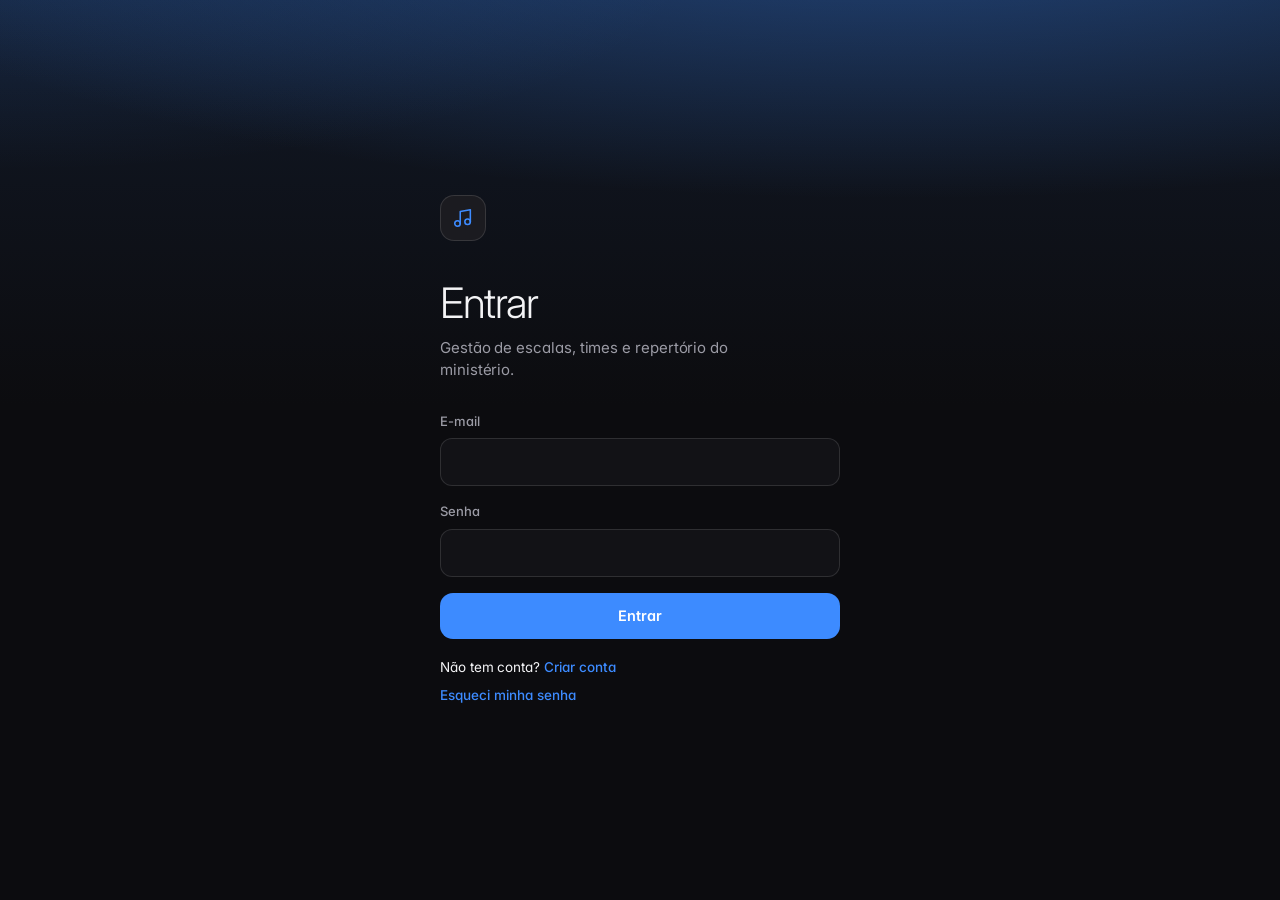
==== commit 78855d7f: "Aparência inspirada na referência: Inter leve, vidro, luz da cor da igreja e menu flutuante Co-Autho" ====
--- a/index.html
+++ b/index.html
@@ -3,7 +3,7 @@
 <head>
   <meta charset="utf-8">
   <meta name="viewport" content="width=device-width, initial-scale=1, viewport-fit=cover">
-  <meta name="theme-color" content="#060a12">
+  <meta name="theme-color" content="#0c0c0f">
   <meta name="apple-mobile-web-app-capable" content="yes">
   <meta name="mobile-web-app-capable" content="yes">
   <meta name="apple-mobile-web-app-status-bar-style" content="black-translucent">
@@ -12,8 +12,7 @@
   <link rel="manifest" href="manifest.json">
   <link rel="icon" href="icon.svg" type="image/svg+xml">
   <link rel="apple-touch-icon" href="icon-192.png">
-  <link rel="preload" href="app/fonts/geist.woff" as="font" type="font/woff" crossorigin>
-  <link rel="preload" href="app/fonts/bodoni-moda.woff" as="font" type="font/woff" crossorigin>
+  <link rel="preload" href="app/fonts/inter.woff" as="font" type="font/woff" crossorigin>
   <link rel="stylesheet" href="app/styles.css">
   <script src="config.js"></script>
 </head>
--- a/app/styles.css
+++ b/app/styles.css
@@ -1,29 +1,28 @@
 /* =====================================================================
    Louvor — identidade visual
-   Tinta-azul profunda, safira contida, um fio de champanhe.
-   Títulos em Bodoni Moda (alto contraste, ar de concerto); todo o resto em Geist.
-   Menos caixas: o conteúdo respira sobre o fundo, separado por filetes.
+   Quase preto neutro, luz da cor da igreja vindo do topo, vidro e bordas finas.
+   Uma família só (Inter): títulos grandes em peso leve, textos em peso regular.
    ===================================================================== */
 /* fontes hospedadas no próprio app (licença OFL em app/fonts) — funcionam também sem internet */
-@font-face { font-family: "Bodoni Moda"; src: url("fonts/bodoni-moda.woff") format("woff"); font-weight: 400 900; font-style: normal; font-display: swap; }
-@font-face { font-family: "Geist"; src: url("fonts/geist.woff") format("woff"); font-weight: 100 900; font-style: normal; font-display: swap; }
+@font-face { font-family: "Inter"; src: url("fonts/inter.woff") format("woff"); font-weight: 100 900; font-style: normal; font-display: swap; }
 :root {
-  --ink: #060a12; --ink-2: #0a1019; --surface: #0c121c; --raised: #121a26; --raised-2: #18212f;
-  --line: rgba(205, 218, 240, .075); --line-2: rgba(205, 218, 240, .14);
-  --text: #edf1f7; --muted: #8a95a7; --dim: #5a6577;
+  --ink: #0c0c0f; --ink-2: #121216; --surface: #151519; --raised: #1b1b20; --raised-2: #232329;
+  --glass: rgba(255, 255, 255, .055); --glass-2: rgba(255, 255, 255, .09);
+  --line: rgba(255, 255, 255, .07); --line-2: rgba(255, 255, 255, .12);
+  --text: #f4f4f6; --muted: #9b9ba5; --dim: #66666f;
   --accent: rgb(61, 139, 255); --accent-rgb: 61, 139, 255;
-  --champ: #cdb98f; --champ-rgb: 205, 185, 143;
+  --champ: var(--accent); --champ-rgb: var(--accent-rgb);
   --ok: #5fcf9f; --warn: #e5b45a; --danger: #ef7b7b;
-  --r-lg: 22px; --r: 16px; --r-sm: 11px; --nav-h: 66px;
-  --serif: "Bodoni Moda", "Didot", "Bodoni 72", Georgia, serif;
-  --sans: "Geist", ui-sans-serif, system-ui, -apple-system, "Segoe UI", sans-serif;
+  --r-lg: 22px; --r: 16px; --r-sm: 11px; --nav-h: 72px;
+  --serif: "Inter", ui-sans-serif, system-ui, -apple-system, "Segoe UI", sans-serif;
+  --sans: "Inter", ui-sans-serif, system-ui, -apple-system, "Segoe UI", sans-serif;
   --ease: cubic-bezier(.2, .8, .2, 1);
   color-scheme: dark;
 }
 * { box-sizing: border-box; -webkit-tap-highlight-color: transparent; }
 html, body { margin: 0; min-height: 100%; }
 body { background: var(--ink); color: var(--text); font: 400 15px/1.5 var(--sans); letter-spacing: -.005em;
-  -webkit-font-smoothing: antialiased; -moz-osx-font-smoothing: grayscale; overflow-x: hidden; font-feature-settings: "ss01", "cv11"; }
+  -webkit-font-smoothing: antialiased; -moz-osx-font-smoothing: grayscale; overflow-x: hidden; font-feature-settings: "cv11", "ss01"; font-optical-sizing: auto; }
 body.noscroll { overflow: hidden; }
 a { color: var(--accent); text-decoration: none; }
 button { font: inherit; color: inherit; background: none; border: 0; padding: 0; cursor: pointer; }
@@ -36,8 +35,9 @@
 
 /* fundo: uma única luz fria vinda do alto, quase imperceptível */
 .backdrop { position: fixed; inset: 0; z-index: -1; pointer-events: none;
-  background: radial-gradient(120% 60% at 85% -10%, rgba(var(--accent-rgb), .10), transparent 55%),
-              radial-gradient(80% 40% at -10% 0%, rgba(var(--champ-rgb), .035), transparent 60%), var(--ink); }
+  background: radial-gradient(140% 55% at 70% -12%, rgba(var(--accent-rgb), .42), transparent 62%),
+              radial-gradient(90% 40% at 0% -5%, rgba(var(--accent-rgb), .16), transparent 60%),
+              linear-gradient(180deg, color-mix(in srgb, var(--accent) 10%, var(--ink)) 0%, var(--ink) 45%); }
 .backdrop svg { display: none; }
 
 /* ------------------------------------------------------------- utilitários */
@@ -54,47 +54,50 @@
 .shell { max-width: 1120px; margin: 0 auto; padding: 0 20px calc(var(--nav-h) + 44px + env(safe-area-inset-bottom)); }
 .topbar { position: sticky; top: 0; z-index: 30; display: flex; align-items: center; gap: 4px; margin: 0 -20px;
   padding: calc(12px + env(safe-area-inset-top)) 20px 12px;
-  background: linear-gradient(180deg, rgba(6, 10, 18, .92) 40%, rgba(6, 10, 18, 0));
-  backdrop-filter: blur(16px) saturate(1.2); -webkit-backdrop-filter: blur(16px) saturate(1.2); }
+  background: linear-gradient(180deg, rgba(12, 12, 15, .55), rgba(12, 12, 15, 0));
+  backdrop-filter: blur(14px); -webkit-backdrop-filter: blur(14px); }
 .brand { display: flex; align-items: center; gap: 10px; min-width: 0; flex: 1; text-align: left; }
 .brand img { height: 34px; width: auto; max-width: 150px; object-fit: contain; }
 .brand .wm { line-height: 1; min-width: 0; }
-.brand .wm b { display: block; font: 600 19px/1.05 var(--serif); letter-spacing: -.01em; white-space: nowrap; overflow: hidden; text-overflow: ellipsis; }
+.brand .wm b { display: block; font: 600 17px/1.1 var(--sans); letter-spacing: -.01em; white-space: nowrap; overflow: hidden; text-overflow: ellipsis; }
 .brand .wm small { display: block; font-size: 11.5px; color: var(--muted); margin-top: 5px; letter-spacing: .01em; white-space: nowrap; overflow: hidden; text-overflow: ellipsis; }
 .brand .eq { display: none; }
 .brand .chev { color: var(--dim); width: 15px; height: 15px; }
-.iconbtn { width: 40px; height: 40px; display: grid; place-items: center; border-radius: 12px; position: relative; color: var(--text); transition: background .2s; }
-.iconbtn:hover { background: rgba(255, 255, 255, .05); }
+.iconbtn { width: 42px; height: 42px; display: grid; place-items: center; border-radius: 50%; position: relative; color: var(--text); transition: background .2s;
+  background: var(--glass); box-shadow: inset 0 0 0 1px var(--line-2); backdrop-filter: blur(10px); -webkit-backdrop-filter: blur(10px); }
+.iconbtn:hover { background: var(--glass-2); }
+.topbar .iconbtn + .iconbtn { margin-left: 6px; }
 .iconbtn .ic { width: 21px; height: 21px; stroke-width: 1.5; }
-.iconbtn .dot { position: absolute; top: 9px; right: 9px; width: 7px; height: 7px; border-radius: 7px; background: var(--champ); font-size: 0; }
+.iconbtn .dot { position: absolute; top: 8px; right: 8px; width: 7px; height: 7px; border-radius: 7px; background: var(--champ); font-size: 0; }
 .iconbtn .dot.n { width: auto; min-width: 16px; height: 16px; top: 4px; right: 3px; font-size: 10px; font-weight: 700; color: #1a1408; display: grid; place-items: center; padding: 0 4px; }
 
-/* navegação inferior: barra de vidro, ativo com ponto */
-.bottomnav { position: fixed; left: 50%; transform: translateX(-50%); bottom: calc(10px + env(safe-area-inset-bottom)); z-index: 40;
-  width: min(520px, calc(100% - 24px)); height: var(--nav-h); display: grid; align-items: center;
-  border-radius: 22px; background: rgba(14, 20, 30, .78); border: 1px solid var(--line-2);
-  backdrop-filter: blur(22px) saturate(1.3); -webkit-backdrop-filter: blur(22px) saturate(1.3); box-shadow: 0 20px 50px rgba(0, 0, 0, .5); }
-.bottomnav a { display: flex; flex-direction: column; align-items: center; justify-content: center; gap: 4px; height: 100%; position: relative;
-  color: var(--muted); font-size: 11px; font-weight: 500; letter-spacing: .01em; transition: color .2s; }
+/* navegação inferior: cápsula flutuante com botões redondos de vidro */
+.bottomnav { position: fixed; left: 50%; transform: translateX(-50%); bottom: calc(14px + env(safe-area-inset-bottom)); z-index: 40;
+  display: flex !important; gap: 8px; padding: 8px; border-radius: 99px; background: rgba(28, 28, 33, .62);
+  box-shadow: inset 0 0 0 1px var(--line-2), 0 18px 44px rgba(0, 0, 0, .55);
+  backdrop-filter: blur(24px) saturate(1.4); -webkit-backdrop-filter: blur(24px) saturate(1.4); }
+.bottomnav a { width: 54px; height: 54px; border-radius: 50%; display: grid; place-items: center; color: #d9d9de; position: relative;
+  background: rgba(255, 255, 255, .06); box-shadow: inset 0 0 0 1px rgba(255, 255, 255, .1); transition: background .2s, color .2s, box-shadow .2s; }
+.bottomnav a span { position: absolute; width: 1px; height: 1px; overflow: hidden; clip: rect(0 0 0 0); }
 .bottomnav a .ic { width: 22px; height: 22px; stroke-width: 1.5; }
-.bottomnav a.on { color: var(--text); }
-.bottomnav a.on .ic { color: var(--accent); }
-.bottomnav a.on::after { content: ""; position: absolute; bottom: 6px; width: 4px; height: 4px; border-radius: 4px; background: var(--accent); }
-.bottomnav .fab { width: 48px; height: 48px; border-radius: 16px; margin: 0 auto; display: grid; place-items: center; color: #fff;
-  background: var(--accent); box-shadow: 0 8px 22px rgba(var(--accent-rgb), .35); transition: transform .2s var(--ease); }
-.bottomnav .fab:active { transform: scale(.94); }
+.bottomnav a.on { color: #fff; background: rgba(var(--accent-rgb), .22); box-shadow: inset 0 0 0 1.5px rgba(var(--accent-rgb), .85), 0 0 18px rgba(var(--accent-rgb), .25); }
+.bottomnav .fab { width: 54px; height: 54px; border-radius: 50%; display: grid; place-items: center; color: #fff;
+  background: var(--accent); box-shadow: inset 0 1px 0 rgba(255, 255, 255, .35), 0 8px 20px rgba(var(--accent-rgb), .35); transition: transform .2s var(--ease); }
+.bottomnav .fab:active, .bottomnav a:active { transform: scale(.94); }
 .bottomnav .fab .ic { width: 24px; height: 24px; stroke-width: 2; }
 
 @media (min-width: 980px) {
   .shell { display: grid; grid-template-columns: 216px minmax(0, 1fr); column-gap: 56px; padding-bottom: 60px; }
   .topbar { grid-column: 1 / -1; padding-top: 22px; padding-bottom: 18px; }
   .bottomnav { position: sticky; top: 92px; transform: none; left: auto; bottom: auto; width: auto; height: auto; grid-row: 2; align-self: start;
-    display: flex !important; flex-direction: column; align-items: stretch; gap: 2px; padding: 0; border: 0; background: none; box-shadow: none; backdrop-filter: none; }
-  .bottomnav a { flex-direction: row; justify-content: flex-start; gap: 14px; padding: 11px 14px; font-size: 14.5px; border-radius: 12px; height: auto; }
+    flex-direction: column; align-items: stretch; gap: 4px; padding: 0; border-radius: 0; background: none; box-shadow: none; backdrop-filter: none; -webkit-backdrop-filter: none; }
+  .bottomnav a span { position: static; width: auto; height: auto; clip: auto; overflow: visible; }
+  .bottomnav a { display: flex; width: auto; flex-direction: row; justify-content: flex-start; gap: 14px; padding: 11px 14px; font-size: 14.5px; border-radius: 14px; height: auto; background: none; box-shadow: none; color: var(--muted); }
   .bottomnav a:hover { background: rgba(255, 255, 255, .035); color: var(--text); }
-  .bottomnav a.on { background: rgba(255, 255, 255, .05); }
+  .bottomnav a.on { background: var(--glass); box-shadow: inset 0 0 0 1px var(--line-2); color: var(--text); }
+  .bottomnav a.on .ic { color: var(--accent); }
   .bottomnav a.on::after { display: none; }
-  .bottomnav .fab { width: 100%; height: 44px; border-radius: 12px; margin: 0 0 14px; order: -1; display: flex; gap: 8px; font-weight: 600; font-size: 14px; }
+  .bottomnav .fab { width: 100%; height: 46px; border-radius: 14px; margin: 0 0 14px; order: -1; display: flex; gap: 8px; font-weight: 600; font-size: 14px; }
   .bottomnav .fab::after { content: "Adicionar"; }
   .bottomnav .fab .ic { width: 20px; height: 20px; }
   main.view { grid-row: 2; min-width: 0; max-width: 760px; }
@@ -104,7 +107,7 @@
 .view { animation: enter .35s var(--ease) both; }
 @keyframes enter { from { opacity: 0; } }
 .pagehead { display: flex; align-items: center; gap: 12px; margin: 8px 0 18px; }
-.pagehead h1 { font: 500 30px/1.1 var(--serif); letter-spacing: -.015em; flex: 1; min-width: 0; }
+.pagehead h1 { font: 300 32px/1.1 var(--serif); letter-spacing: -.03em; flex: 1; min-width: 0; }
 .pagehead .small { font-size: 13px; }
 .back { width: 38px; height: 38px; display: grid; place-items: center; border-radius: 12px; margin-left: -10px; color: var(--muted); }
 .back:hover { color: var(--text); }
@@ -119,45 +122,45 @@
 .av { --s: 44px; width: var(--s); height: var(--s); border-radius: 50%; flex: none; display: grid; place-items: center; overflow: hidden;
   background: linear-gradient(160deg, #1d2838, #111926); color: #c9d4e6; font-weight: 600; font-size: calc(var(--s) * .34); letter-spacing: .02em; }
 .av img { width: 100%; height: 100%; object-fit: cover; }
-.av.ring { box-shadow: 0 0 0 2px var(--ink), 0 0 0 3.5px rgba(var(--champ-rgb), .75); }
+.av.ring { box-shadow: 0 0 0 2px var(--ink), 0 0 0 3.5px rgba(255, 255, 255, .55); }
 .tbadge { --s: 44px; --tc: var(--accent); width: var(--s); height: var(--s); border-radius: calc(var(--s) * .32); flex: none; display: grid; place-items: center; overflow: hidden;
-  background: color-mix(in srgb, var(--tc) 22%, #0f1622); color: #fff; font: 600 calc(var(--s) * .36) / 1 var(--serif);
+  background: color-mix(in srgb, var(--tc) 22%, #0f1622); color: #fff; font: 500 calc(var(--s) * .34) / 1 var(--sans);
   box-shadow: inset 0 0 0 1px color-mix(in srgb, var(--tc) 40%, transparent); }
 .tbadge img { width: 100%; height: 100%; object-fit: cover; }
 .pill { display: inline-flex; align-items: center; gap: 6px; padding: 4px 10px; border-radius: 99px; background: rgba(255, 255, 255, .06);
   font-size: 12.5px; font-weight: 500; color: #d6deea; white-space: nowrap; }
 .pill .ic { width: 15px; height: 15px; }
-.tag { display: inline-flex; align-items: center; padding: 2px 8px; border-radius: 6px; font-size: 11.5px; font-weight: 600; letter-spacing: .01em;
+.tag { display: inline-flex; align-items: center; padding: 3px 9px; border-radius: 99px; font-size: 11.5px; font-weight: 600; letter-spacing: .01em;
   background: rgba(var(--accent-rgb), .16); color: #a9cbff; }
 .tag.soft { background: rgba(var(--accent-rgb), .13); color: #a9cbff; }
 .tag.gray { background: rgba(255, 255, 255, .07); color: var(--muted); }
 .tag.warn { background: rgba(229, 180, 90, .14); color: var(--warn); } .tag.err { background: rgba(239, 123, 123, .14); color: var(--danger); }
 .tag.ok { background: rgba(95, 207, 159, .13); color: var(--ok); }
-.tag.champ { background: rgba(var(--champ-rgb), .14); color: var(--champ); }
+.tag.champ { background: rgba(255, 255, 255, .1); color: #e6e6ea; }
 
 /* ------------------------------------------------------------- início */
 .hero { display: flex; align-items: center; gap: 18px; margin: 18px 0 6px; }
 .hero .hello { color: var(--muted); font-size: 15px; }
-.hero h1 { font: 500 46px/1 var(--serif); letter-spacing: -.025em; margin-top: 4px; }
+.hero h1 { font: 300 46px/1.02 var(--serif); letter-spacing: -.035em; margin-top: 4px; }
 .hero .roles { color: var(--muted); font-size: 14px; margin-top: 12px; max-width: 46ch; }
 .hero-av { position: relative; flex: none; border-radius: 50%; }
 .hero-av .cam { position: absolute; right: -2px; bottom: -2px; width: 28px; height: 28px; border-radius: 50%; display: grid; place-items: center;
-  background: var(--raised-2); border: 1px solid var(--line-2); color: var(--text); }
+  background: var(--accent); color: #fff; box-shadow: 0 0 0 3px var(--ink); }
 .hero-av .cam .ic { width: 15px; height: 15px; }
-.photo-hint { display: flex; align-items: center; gap: 14px; width: 100%; text-align: left; margin-top: 18px; padding: 14px 16px; border-radius: var(--r);
-  background: rgba(var(--champ-rgb), .07); border: 1px solid rgba(var(--champ-rgb), .22); }
-.photo-hint > .ic { color: var(--champ); width: 22px; height: 22px; }
+.photo-hint { display: flex; align-items: center; gap: 14px; width: 100%; text-align: left; margin-top: 20px; padding: 14px 16px; border-radius: var(--r);
+  background: var(--glass); border: 1px solid var(--line-2); }
+.photo-hint > .ic { color: var(--accent); width: 22px; height: 22px; }
 .photo-hint b { display: block; font-weight: 600; font-size: 14.5px; } .photo-hint small { color: var(--muted); font-size: 13px; }
 .shortcuts { display: none; }
 
 .carousel { display: flex; gap: 12px; overflow-x: auto; scroll-snap-type: x mandatory; scrollbar-width: none; margin: 0 -20px; padding: 2px 20px; }
 .carousel::-webkit-scrollbar { display: none; }
 .notice { flex: none; width: 100%; scroll-snap-align: center; display: grid; grid-template-columns: 112px 1fr auto; align-items: center; gap: 16px;
-  padding: 12px; border-radius: var(--r-lg); background: var(--surface); border: 1px solid var(--line); text-align: left; }
+  padding: 12px; border-radius: var(--r-lg); background: var(--glass); border: 1px solid var(--line-2); text-align: left; }
 .notice .art { width: 112px; height: 112px; border-radius: 15px; background-size: cover; background-position: center; display: grid; place-items: center;
   background-color: var(--raised); background-image: radial-gradient(120% 90% at 20% 0%, rgba(var(--accent-rgb), .35), transparent 60%); }
 .notice .art .ic { width: 30px; height: 30px; color: rgba(255, 255, 255, .7); stroke-width: 1.4; }
-.notice h3 { font: 500 21px/1.15 var(--serif); margin: 8px 0 6px; letter-spacing: -.01em; }
+.notice h3 { font: 400 20px/1.2 var(--serif); margin: 8px 0 6px; letter-spacing: -.02em; }
 .notice .meta { color: var(--muted); font-size: 13px; }
 .notice .meta .ic { display: none; }
 .notice .go { width: 32px; height: 32px; border-radius: 50%; display: grid; place-items: center; color: var(--dim); margin-right: 4px; }
@@ -165,13 +168,13 @@
 .dots i { width: 5px; height: 5px; border-radius: 5px; background: rgba(255, 255, 255, .2); transition: .25s var(--ease); }
 .dots i.on { width: 16px; background: var(--text); }
 
-/* escala: data em numerais Bodoni, sem caixa; a próxima ganha destaque */
+/* escala: data em numerais leves, sem caixa; a próxima ganha o cartão na cor da igreja */
 #ups, .schedlist { border-top: 1px solid var(--line); }
 .sched { display: grid; grid-template-columns: 56px 1fr auto; align-items: center; gap: 16px; padding: 16px 2px; border-bottom: 1px solid var(--line);
   color: inherit; width: 100%; text-align: left; transition: background .2s; }
 .sched:hover { background: rgba(255, 255, 255, .015); }
 .sched .date { text-align: center; line-height: 1; color: var(--muted); font-size: 12px; }
-.sched .date b { display: block; font: 500 30px/1 var(--serif); color: var(--text); margin: 4px 0 3px; letter-spacing: -.02em; }
+.sched .date b { display: block; font: 300 30px/1 var(--serif); font-variant-numeric: tabular-nums; color: var(--text); margin: 4px 0 3px; letter-spacing: -.02em; }
 .sched .info { min-width: 0; }
 .sched .info h3 { font-size: 16px; font-weight: 600; white-space: nowrap; overflow: hidden; text-overflow: ellipsis; }
 .sched .info .meta { color: var(--muted); font-size: 13.5px; margin-top: 3px; white-space: nowrap; overflow: hidden; text-overflow: ellipsis; }
@@ -180,12 +183,17 @@
 .sched .seen .ic { width: 14px; height: 14px; }
 .sched > .chev { color: var(--dim); width: 18px; }
 .sched.draft .date b { color: var(--muted); }
-.sched.feature { grid-template-columns: 76px 1fr auto; margin: 0 0 6px; padding: 20px 18px; border: 1px solid var(--line-2); border-radius: var(--r-lg);
-  background: linear-gradient(160deg, rgba(var(--accent-rgb), .12), rgba(var(--accent-rgb), .02) 55%), var(--surface); }
+.sched.feature { grid-template-columns: 76px 1fr auto; margin: 0 0 8px; padding: 22px 18px; border-radius: var(--r-lg); border: 1px solid rgba(255, 255, 255, .16);
+  background: linear-gradient(140deg, color-mix(in srgb, var(--accent) 62%, #1a1a20) 0%, color-mix(in srgb, var(--accent) 28%, #141418) 60%, color-mix(in srgb, var(--accent) 42%, #18181c) 100%);
+  box-shadow: inset 0 1px 0 rgba(255, 255, 255, .22), 0 16px 34px rgba(0, 0, 0, .35); }
+.sched.feature .info .meta, .sched.feature .date { color: rgba(255, 255, 255, .72); }
+.sched.feature .pill { background: rgba(0, 0, 0, .22); color: #fff; }
+.sched.feature .tag.soft { background: rgba(255, 255, 255, .2); color: #fff; }
+.sched.feature > .chev { color: rgba(255, 255, 255, .7); }
 .sched.feature + .sched { border-top: 0; }
-.sched.feature .date { border-right: 1px solid var(--line-2); padding-right: 14px; }
-.sched.feature .date b { font-size: 42px; color: var(--champ); }
-.sched.feature .info h3 { font: 500 22px/1.15 var(--serif); white-space: normal; letter-spacing: -.01em; }
+.sched.feature .date { border-right: 1px solid rgba(255, 255, 255, .2); padding-right: 14px; }
+.sched.feature .date b { font-size: 44px; font-weight: 300; color: #fff; }
+.sched.feature .info h3 { font: 400 22px/1.15 var(--serif); white-space: normal; letter-spacing: -.02em; color: #fff; }
 #ups:has(.sched.feature) { border-top: 0; }
 #ups > .empty, .schedlist > .empty { border-bottom: 1px solid var(--line); }
 
@@ -202,11 +210,11 @@
 .li .t { font-weight: 600; font-size: 15px; } .li .s { color: var(--muted); font-size: 13px; margin-top: 2px; display: block; }
 .li .ic.chev { color: var(--dim); width: 17px; }
 .li > .ic { color: var(--muted); }
-.card { border-radius: var(--r-lg); background: var(--surface); border: 1px solid var(--line); padding: 18px; }
+.card { border-radius: var(--r-lg); background: var(--glass); border: 1px solid var(--line-2); padding: 18px; backdrop-filter: blur(12px); -webkit-backdrop-filter: blur(12px); }
 .card h3 { font-size: 16px; }
 .grid { display: grid; gap: 0; grid-template-columns: 1fr; border-top: 1px solid var(--line); }
 .teamcard { display: flex; align-items: center; gap: 16px; padding: 16px 2px; border-bottom: 1px solid var(--line); position: relative; }
-.teamcard h3 { font: 500 20px/1.2 var(--serif); letter-spacing: -.01em; }
+.teamcard h3 { font: 400 19px/1.2 var(--serif); letter-spacing: -.02em; }
 .teamcard::before { content: ""; position: absolute; left: -20px; top: 22px; bottom: 22px; width: 2px; border-radius: 2px; background: var(--tc, var(--accent)); opacity: .9; }
 .empty { text-align: center; padding: 34px 18px; color: var(--muted); display: flex; flex-direction: column; align-items: center; gap: 8px; }
 .empty .ic { width: 30px; height: 30px; color: var(--dim); stroke-width: 1.3; }
@@ -287,7 +295,7 @@
   border-radius: 26px 26px 0 0; padding: 10px 22px calc(26px + env(safe-area-inset-bottom)); animation: up .3s var(--ease); }
 .sheet.wide { max-width: 880px; }
 .sheet .grab { width: 36px; height: 4px; border-radius: 4px; background: rgba(255, 255, 255, .16); margin: 0 auto 16px; }
-.sheet h3 { font: 500 23px/1.2 var(--serif); margin-bottom: 14px; letter-spacing: -.01em; }
+.sheet h3 { font: 300 23px/1.2 var(--serif); margin-bottom: 14px; letter-spacing: -.01em; }
 .sheet .list { border-top: 0; }
 @media (min-width: 700px) { .sheet-wrap { align-items: center; } .sheet { border-radius: 24px; border-bottom: 1px solid var(--line-2); } }
 @keyframes fade { from { opacity: 0; } } @keyframes up { from { transform: translateY(28px); opacity: .5; } }
@@ -307,14 +315,14 @@
   font-size: 14px; font-weight: 500; font-variant-numeric: tabular-nums; position: relative; min-height: 38px; transition: background .2s; }
 .cal button.d:hover { background: rgba(255, 255, 255, .05); }
 .cal .d.out { opacity: 0; pointer-events: none; }
-.cal .d.today { color: var(--champ); font-weight: 700; }
+.cal .d.today { color: var(--accent); font-weight: 700; }
 .cal .d.sel { background: var(--text); color: var(--ink); }
 .cal .d.blk { background: rgba(239, 123, 123, .14); color: #ffc4c4; }
 .cal .d .marks { display: flex; gap: 2px; height: 4px; }
 .cal .d .marks i { width: 4px; height: 4px; border-radius: 50%; background: var(--accent); }
 .cal .d .marks i.u { background: var(--danger); }
 .calhead { display: flex; align-items: center; justify-content: space-between; margin-bottom: 8px; }
-.calhead b { font: 500 19px/1 var(--serif); }
+.calhead b { font: 300 19px/1 var(--serif); }
 
 /* ------------------------------------------------------------- músicas */
 .song { display: grid; grid-template-columns: 52px 1fr auto; gap: 14px; align-items: center; padding: 12px 2px; border-bottom: 1px solid var(--line); width: 100%; text-align: left; }
@@ -325,7 +333,7 @@
 .song .t { font-weight: 600; font-size: 15.5px; }
 .song .s { color: var(--muted); font-size: 13px; display: flex; gap: 10px; flex-wrap: wrap; margin-top: 2px; }
 .song .ind { display: flex; gap: 5px; margin-top: 7px; flex-wrap: wrap; }
-.playbtn { width: 42px; height: 42px; border-radius: 50%; display: grid; place-items: center; background: var(--text); color: var(--ink); transition: transform .2s var(--ease); }
+.playbtn { width: 42px; height: 42px; border-radius: 50%; display: grid; place-items: center; background: var(--glass-2); color: var(--text); box-shadow: inset 0 0 0 1px var(--line-2); transition: transform .2s var(--ease); }
 .playbtn:active { transform: scale(.94); }
 .playbtn .ic { width: 16px; height: 16px; margin-left: 2px; }
 .playbtn.dis { background: rgba(255, 255, 255, .06); color: var(--dim); }
@@ -334,16 +342,16 @@
 
 /* ------------------------------------------------------------- chat */
 .chatwrap { display: flex; flex-direction: column; height: calc(100dvh - 140px - env(safe-area-inset-top)); }
-@media (max-width: 979px) { body.in-chat .bottomnav { display: none; } body.in-chat .shell { padding-bottom: 0; } .chatwrap { height: calc(100dvh - 66px - env(safe-area-inset-top)); } }
+@media (max-width: 979px) { body.in-chat .bottomnav { display: none !important; } body.in-chat .shell { padding-bottom: 0; } .chatwrap { height: calc(100dvh - 66px - env(safe-area-inset-top)); } }
 .chatwrap .pagehead { margin-bottom: 0; padding-bottom: 10px; border-bottom: 1px solid var(--line); }
-.chatwrap .pagehead b { font: 500 20px/1.2 var(--serif); }
+.chatwrap .pagehead b { font: 300 20px/1.2 var(--serif); }
 .msgs { flex: 1; overflow-y: auto; padding: 14px 2px; display: flex; flex-direction: column; gap: 6px; }
 .msg { max-width: 80%; align-self: flex-start; display: flex; gap: 8px; align-items: flex-end; }
 .msg.me { align-self: flex-end; flex-direction: row-reverse; }
 .bubble { background: var(--raised); border-radius: 18px 18px 18px 6px; padding: 9px 13px; overflow-wrap: anywhere; min-width: 0; }
 .msg.me .bubble { background: var(--accent); color: #fff; border-radius: 18px 18px 6px 18px; }
 .msg.me .bubble a { color: #fff; text-decoration: underline; }
-.bubble .who { font-size: 12px; font-weight: 600; color: var(--champ); margin-bottom: 2px; }
+.bubble .who { font-size: 12px; font-weight: 600; color: var(--muted); margin-bottom: 2px; }
 .bubble .when { font-size: 10.5px; color: var(--muted); margin-top: 3px; text-align: right; font-variant-numeric: tabular-nums; }
 .msg.me .bubble .when { color: rgba(255, 255, 255, .7); }
 .bubble img.att { border-radius: 12px; max-height: 280px; margin: 2px 0; cursor: zoom-in; }
@@ -359,7 +367,7 @@
 .msg.me .pollopt { background: rgba(255, 255, 255, .16); }
 .pollopt .bar { position: absolute; inset: 0 auto 0 0; background: rgba(var(--champ-rgb), .22); transition: width .4s var(--ease); }
 .pollopt span { position: relative; display: flex; justify-content: space-between; gap: 8px; }
-.pollopt.mine { box-shadow: inset 0 0 0 1.5px var(--champ); }
+.pollopt.mine { box-shadow: inset 0 0 0 1.5px rgba(255, 255, 255, .7); }
 .songmsg { display: flex; gap: 10px; align-items: center; min-width: 220px; text-align: left; }
 
 /* ------------------------------------------------------------- player (palco) */
@@ -368,7 +376,7 @@
 .player > * { position: relative; z-index: 1; }
 .ph { display: flex; align-items: center; gap: 12px; padding: calc(12px + env(safe-area-inset-top)) 18px 10px; }
 .ph .cover { width: 46px; height: 46px; }
-.ph h2 { font: 500 22px/1.1 var(--serif); letter-spacing: -.01em; } .ph .s { color: var(--muted); font-size: 13px; margin-top: 2px; }
+.ph h2 { font: 300 22px/1.1 var(--serif); letter-spacing: -.01em; } .ph .s { color: var(--muted); font-size: 13px; margin-top: 2px; }
 .pmeta { display: flex; gap: 5px; flex-wrap: wrap; padding: 0 18px; }
 .ptabs { display: flex; gap: 22px; padding: 12px 18px 0; border-bottom: 1px solid var(--line); }
 .ptabs button { padding: 10px 0; font-weight: 500; color: var(--muted); display: flex; align-items: center; gap: 7px; position: relative; font-size: 14.5px; }
@@ -378,18 +386,18 @@
 .pbody { flex: 1; overflow-y: auto; padding: 8px 18px 14px; }
 .timeline { position: relative; height: 34px; margin: 8px 18px 0; cursor: pointer; touch-action: none; }
 .timeline .rail { position: absolute; left: 0; right: 0; top: 23px; height: 3px; border-radius: 3px; background: rgba(255, 255, 255, .1); }
-.timeline .prog { position: absolute; left: 0; top: 23px; height: 3px; border-radius: 3px; background: var(--text); }
+.timeline .prog { position: absolute; left: 0; top: 23px; height: 3px; border-radius: 3px; background: var(--accent); }
 .timeline .head { position: absolute; top: 18px; width: 13px; height: 13px; margin-left: -6.5px; border-radius: 50%; background: #fff; box-shadow: 0 0 0 4px rgba(255, 255, 255, .12); }
 .timeline .mk { position: absolute; top: 0; height: 30px; border-left: 1px solid rgba(255, 255, 255, .22); font-size: 10.5px; color: var(--muted); padding-left: 4px; white-space: nowrap; overflow: hidden; }
 .timeline .rg { position: absolute; top: 0; height: 17px; background: rgba(var(--champ-rgb), .1); border-left: 1.5px solid var(--champ); font-size: 10.5px; color: var(--champ); padding-left: 5px; border-radius: 0 4px 4px 0; white-space: nowrap; overflow: hidden; }
 .timeline .rg.on { background: rgba(var(--champ-rgb), .28); color: #fff; }
 .times { display: flex; justify-content: space-between; color: var(--muted); font-size: 12px; padding: 3px 18px 0; font-variant-numeric: tabular-nums; }
 .transport { display: flex; align-items: center; justify-content: center; gap: 8px; padding: 10px 18px calc(16px + env(safe-area-inset-bottom)); flex-wrap: wrap; }
-.transport button { width: 46px; height: 46px; border-radius: 50%; display: grid; place-items: center; color: var(--text); }
+.transport button { width: 46px; height: 46px; border-radius: 50%; display: grid; place-items: center; color: var(--text); background: var(--glass); box-shadow: inset 0 0 0 1px var(--line); }
 .transport button:hover { background: rgba(255, 255, 255, .05); }
 .transport button.on { color: var(--champ); }
-.transport .pp { width: 66px; height: 66px; background: var(--text); color: var(--ink); }
-.transport .pp:hover { background: #fff; }
+.transport .pp { width: 66px; height: 66px; background: var(--accent); color: #fff; box-shadow: inset 0 1px 0 rgba(255,255,255,.35), 0 10px 24px rgba(var(--accent-rgb), .35); }
+.transport .pp:hover { background: color-mix(in srgb, var(--accent) 88%, #fff); }
 .transport .pp .ic { width: 26px; height: 26px; }
 .transport .master { display: flex; align-items: center; gap: 10px; width: 100%; max-width: 380px; color: var(--muted); margin-top: 4px; }
 .transport .master input { flex: 1; }
@@ -410,7 +418,7 @@
 input[type=range].fader::-webkit-slider-thumb { -webkit-appearance: none; width: 15px; height: 15px; border-radius: 50%; background: #fff; box-shadow: 0 1px 4px rgba(0, 0, 0, .5); }
 input[type=range].fader::-moz-range-thumb { width: 15px; height: 15px; border-radius: 50%; background: #fff; border: 0; }
 .mixer { display: flex; gap: 8px; overflow-x: auto; padding: 10px 0 8px; min-height: 100%; }
-.strip { flex: none; width: 80px; display: flex; flex-direction: column; align-items: center; gap: 8px; padding: 12px 6px; border-radius: 16px; background: var(--surface); }
+.strip { flex: none; width: 80px; display: flex; flex-direction: column; align-items: center; gap: 8px; padding: 12px 6px; border-radius: 18px; background: var(--glass); box-shadow: inset 0 0 0 1px var(--line); }
 .strip.master { background: rgba(var(--champ-rgb), .07); box-shadow: inset 0 0 0 1px rgba(var(--champ-rgb), .3); }
 .strip .nm { font-size: 12px; font-weight: 600; width: 100%; text-align: center; white-space: nowrap; overflow: hidden; text-overflow: ellipsis; }
 .strip .vfader { writing-mode: vertical-lr; direction: rtl; -webkit-appearance: slider-vertical; appearance: slider-vertical; width: 28px; height: 200px; accent-color: var(--text); }
@@ -421,7 +429,7 @@
 .lyr { max-width: 680px; margin: 0 auto; padding: 18px 0 40px; }
 .lyr .blk { padding: 14px 4px; margin-bottom: 8px; transition: opacity .35s, transform .35s var(--ease); cursor: pointer; }
 .lyr .blk h4 { margin: 0 0 8px; font-size: 12.5px; font-weight: 500; color: var(--champ); letter-spacing: .02em; }
-.lyr .blk p { font: 500 27px/1.35 var(--serif); white-space: pre-line; letter-spacing: -.01em; }
+.lyr .blk p { font: 300 28px/1.3 var(--serif); white-space: pre-line; letter-spacing: -.025em; }
 .lyr.playing .blk { opacity: .28; }
 .lyr.playing .blk.on { opacity: 1; transform: translateX(6px); }
 .lyr .blk .tm { font-size: 11px; color: var(--muted); font-variant-numeric: tabular-nums; }
@@ -433,19 +441,19 @@
 .auth .box { width: 100%; max-width: 400px; }
 .auth .logo { display: flex; justify-content: flex-start; margin-bottom: 40px; }
 .auth .logo .tbadge { --s: 46px !important; border-radius: 14px !important; background: var(--raised); box-shadow: inset 0 0 0 1px var(--line-2); }
-.auth .logo .tbadge .ic { width: 22px; height: 22px; color: var(--champ); }
-.auth h1 { font: 500 40px/1.05 var(--serif); letter-spacing: -.025em; }
+.auth .logo .tbadge .ic { width: 22px; height: 22px; color: var(--accent); }
+.auth h1 { font: 300 42px/1.05 var(--serif); letter-spacing: -.035em; }
 .auth .sub { color: var(--muted); margin: 12px 0 30px; font-size: 15px; max-width: 34ch; }
 .auth .center { text-align: left; }
-.invitecard { display: flex; align-items: center; gap: 14px; padding: 16px; border-radius: var(--r-lg); background: var(--surface); border: 1px solid rgba(var(--champ-rgb), .3); margin-bottom: 26px; }
-.invitecard b { font: 500 20px/1.2 var(--serif); }
+.invitecard { display: flex; align-items: center; gap: 14px; padding: 16px; border-radius: var(--r-lg); background: var(--glass); border: 1px solid var(--line-2); margin-bottom: 26px; }
+.invitecard b { font: 500 19px/1.2 var(--sans); }
 
 @media (max-width: 520px) {
   .shell { padding-left: 16px; padding-right: 16px; }
   .topbar { margin: 0 -16px; padding-left: 16px; padding-right: 16px; }
   .carousel, .bdays { margin: 0 -16px; padding-left: 16px; padding-right: 16px; }
   .teamcard::before { left: -16px; }
-  .hero h1 { font-size: 40px; }
+  .hero h1 { font-size: 42px; }
   .notice { grid-template-columns: 88px 1fr auto; gap: 14px; } .notice .art { width: 88px; height: 88px; } .notice h3 { font-size: 19px; }
   .sched { grid-template-columns: 48px 1fr auto; gap: 12px; } .sched .date b { font-size: 27px; }
   .sched.feature { grid-template-columns: 64px 1fr; padding: 18px 16px; } .sched.feature > .chev { display: none; } .sched.feature .date b { font-size: 38px; }
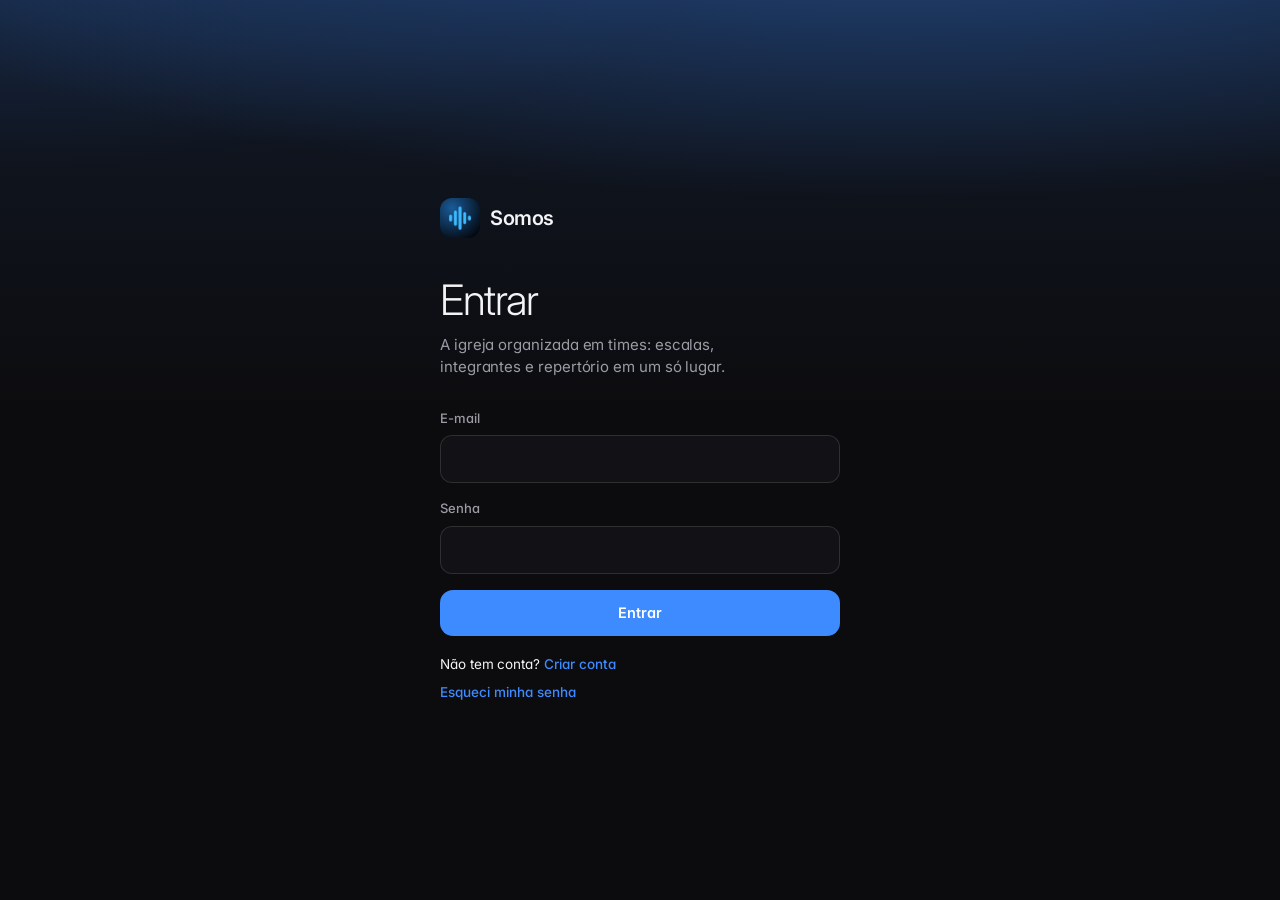
==== commit cd0b9f51: "Novo nome do app: Somos Co-Authored-By: Claude Opus 5.5 <noreply@anthropic.com> Claude-Session: http" ====
--- a/index.html
+++ b/index.html
@@ -7,8 +7,8 @@
   <meta name="apple-mobile-web-app-capable" content="yes">
   <meta name="mobile-web-app-capable" content="yes">
   <meta name="apple-mobile-web-app-status-bar-style" content="black-translucent">
-  <meta name="description" content="Gestão de ministérios de louvor: escalas, times, repertório e player multitrack.">
-  <title>Louvor</title>
+  <meta name="description" content="Somos: a igreja organizada em times. Escalas, integrantes, repertório e player multitrack.">
+  <title>Somos</title>
   <link rel="manifest" href="manifest.json">
   <link rel="icon" href="icon.svg" type="image/svg+xml">
   <link rel="apple-touch-icon" href="icon-192.png">
--- a/app/styles.css
+++ b/app/styles.css
@@ -440,6 +440,9 @@
 .auth { min-height: 100vh; display: grid; place-items: center; padding: 28px 22px; }
 .auth .box { width: 100%; max-width: 400px; }
 .auth .logo { display: flex; justify-content: flex-start; margin-bottom: 40px; }
+.brandmark { display: inline-flex; align-items: center; gap: 10px; }
+.brandmark img { width: 40px; height: 40px; border-radius: 12px; }
+.brandmark b { font-size: 20px; font-weight: 600; letter-spacing: -.02em; }
 .auth .logo .tbadge { --s: 46px !important; border-radius: 14px !important; background: var(--raised); box-shadow: inset 0 0 0 1px var(--line-2); }
 .auth .logo .tbadge .ic { width: 22px; height: 22px; color: var(--accent); }
 .auth h1 { font: 300 42px/1.05 var(--serif); letter-spacing: -.035em; }
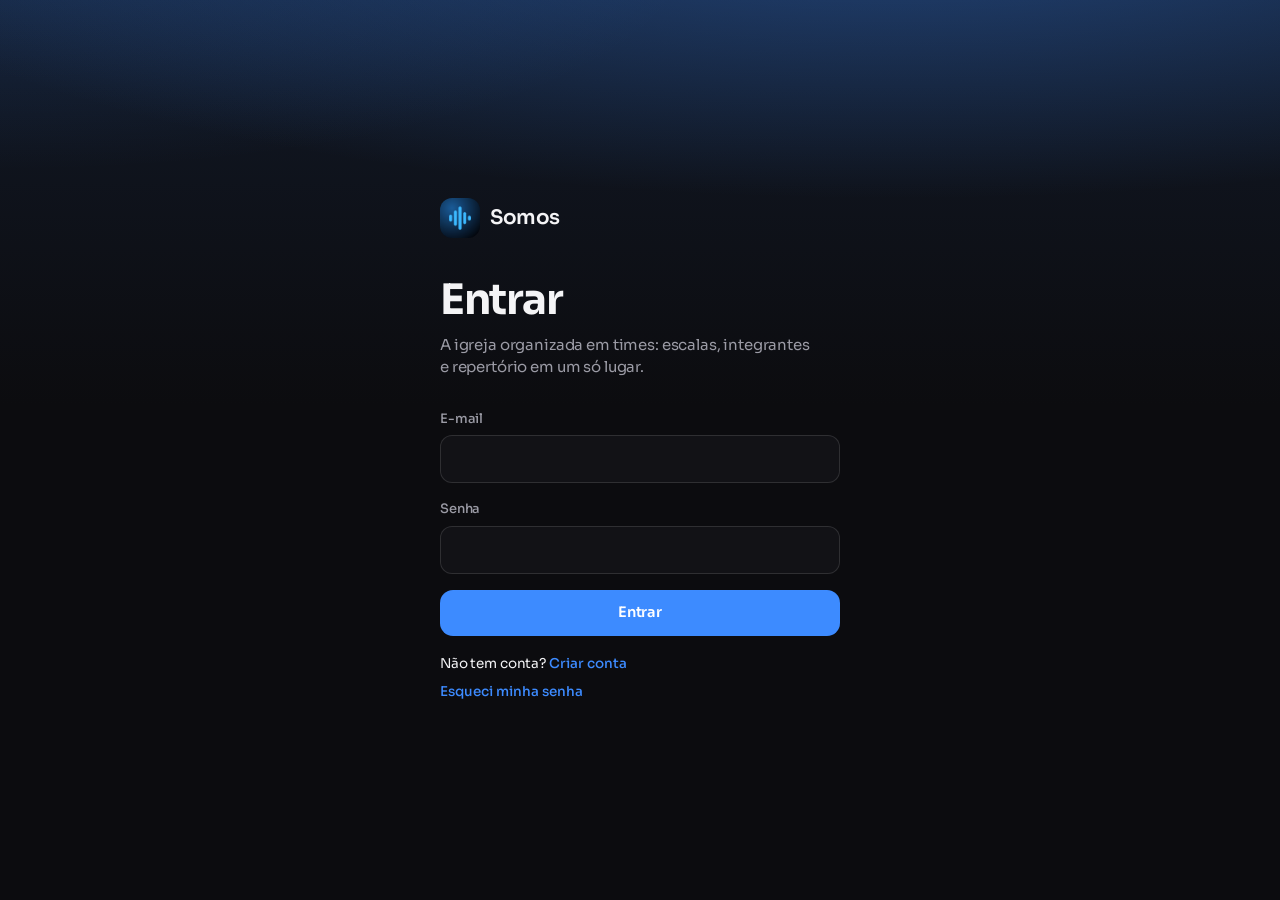
==== commit bcdcf27f: "Tipografia: Sora com títulos encorpados Co-Authored-By: Claude Opus 5.5 <noreply@anthropic.com> Clau" ====
--- a/index.html
+++ b/index.html
@@ -12,7 +12,7 @@
   <link rel="manifest" href="manifest.json">
   <link rel="icon" href="icon.svg" type="image/svg+xml">
   <link rel="apple-touch-icon" href="icon-192.png">
-  <link rel="preload" href="app/fonts/inter.woff" as="font" type="font/woff" crossorigin>
+  <link rel="preload" href="app/fonts/sora.woff" as="font" type="font/woff" crossorigin>
   <link rel="stylesheet" href="app/styles.css">
   <script src="config.js"></script>
 </head>
--- a/app/styles.css
+++ b/app/styles.css
@@ -1,10 +1,10 @@
 /* =====================================================================
    Louvor — identidade visual
    Quase preto neutro, luz da cor da igreja vindo do topo, vidro e bordas finas.
-   Uma família só (Inter): títulos grandes em peso leve, textos em peso regular.
+   Uma família só (Sora): títulos encorpados, textos em peso regular.
    ===================================================================== */
 /* fontes hospedadas no próprio app (licença OFL em app/fonts) — funcionam também sem internet */
-@font-face { font-family: "Inter"; src: url("fonts/inter.woff") format("woff"); font-weight: 100 900; font-style: normal; font-display: swap; }
+@font-face { font-family: "Sora"; src: url("fonts/sora.woff") format("woff"); font-weight: 100 900; font-style: normal; font-display: swap; }
 :root {
   --ink: #0c0c0f; --ink-2: #121216; --surface: #151519; --raised: #1b1b20; --raised-2: #232329;
   --glass: rgba(255, 255, 255, .055); --glass-2: rgba(255, 255, 255, .09);
@@ -14,15 +14,15 @@
   --champ: var(--accent); --champ-rgb: var(--accent-rgb);
   --ok: #5fcf9f; --warn: #e5b45a; --danger: #ef7b7b;
   --r-lg: 22px; --r: 16px; --r-sm: 11px; --nav-h: 72px;
-  --serif: "Inter", ui-sans-serif, system-ui, -apple-system, "Segoe UI", sans-serif;
-  --sans: "Inter", ui-sans-serif, system-ui, -apple-system, "Segoe UI", sans-serif;
+  --serif: "Sora", ui-sans-serif, system-ui, -apple-system, "Segoe UI", sans-serif;
+  --sans: "Sora", ui-sans-serif, system-ui, -apple-system, "Segoe UI", sans-serif;
   --ease: cubic-bezier(.2, .8, .2, 1);
   color-scheme: dark;
 }
 * { box-sizing: border-box; -webkit-tap-highlight-color: transparent; }
 html, body { margin: 0; min-height: 100%; }
-body { background: var(--ink); color: var(--text); font: 400 15px/1.5 var(--sans); letter-spacing: -.005em;
-  -webkit-font-smoothing: antialiased; -moz-osx-font-smoothing: grayscale; overflow-x: hidden; font-feature-settings: "cv11", "ss01"; font-optical-sizing: auto; }
+body { background: var(--ink); color: var(--text); font: 400 14.5px/1.5 var(--sans); letter-spacing: -.01em;
+  -webkit-font-smoothing: antialiased; -moz-osx-font-smoothing: grayscale; overflow-x: hidden; }
 body.noscroll { overflow: hidden; }
 a { color: var(--accent); text-decoration: none; }
 button { font: inherit; color: inherit; background: none; border: 0; padding: 0; cursor: pointer; }
@@ -59,7 +59,7 @@
 .brand { display: flex; align-items: center; gap: 10px; min-width: 0; flex: 1; text-align: left; }
 .brand img { height: 34px; width: auto; max-width: 150px; object-fit: contain; }
 .brand .wm { line-height: 1; min-width: 0; }
-.brand .wm b { display: block; font: 600 17px/1.1 var(--sans); letter-spacing: -.01em; white-space: nowrap; overflow: hidden; text-overflow: ellipsis; }
+.brand .wm b { display: block; font: 700 18px/1.15 var(--sans); letter-spacing: -.01em; white-space: nowrap; overflow: hidden; text-overflow: ellipsis; }
 .brand .wm small { display: block; font-size: 11.5px; color: var(--muted); margin-top: 5px; letter-spacing: .01em; white-space: nowrap; overflow: hidden; text-overflow: ellipsis; }
 .brand .eq { display: none; }
 .brand .chev { color: var(--dim); width: 15px; height: 15px; }
@@ -107,12 +107,12 @@
 .view { animation: enter .35s var(--ease) both; }
 @keyframes enter { from { opacity: 0; } }
 .pagehead { display: flex; align-items: center; gap: 12px; margin: 8px 0 18px; }
-.pagehead h1 { font: 300 32px/1.1 var(--serif); letter-spacing: -.03em; flex: 1; min-width: 0; }
+.pagehead h1 { font: 700 32px/1.1 var(--serif); letter-spacing: -.03em; flex: 1; min-width: 0; }
 .pagehead .small { font-size: 13px; }
 .back { width: 38px; height: 38px; display: grid; place-items: center; border-radius: 12px; margin-left: -10px; color: var(--muted); }
 .back:hover { color: var(--text); }
 .sec { display: flex; align-items: baseline; gap: 12px; margin: 34px 0 10px; }
-.sec h2 { font-size: 15px; font-weight: 600; letter-spacing: -.01em; flex: 1; color: var(--text); }
+.sec h2 { font-size: 16.5px; font-weight: 700; letter-spacing: -.01em; flex: 1; color: var(--text); }
 .sec > .ic { display: none; }
 .sec a, .sec .more { color: var(--muted); font-size: 13.5px; font-weight: 500; display: inline-flex; align-items: center; gap: 2px; white-space: nowrap; transition: color .2s; }
 .sec a:hover, .sec .more:hover { color: var(--text); }
@@ -140,8 +140,8 @@
 
 /* ------------------------------------------------------------- início */
 .hero { display: flex; align-items: center; gap: 18px; margin: 18px 0 6px; }
-.hero .hello { color: var(--muted); font-size: 15px; }
-.hero h1 { font: 300 46px/1.02 var(--serif); letter-spacing: -.035em; margin-top: 4px; }
+.hero .hello { color: var(--muted); font-size: 15.5px; font-weight: 500; }
+.hero h1 { font: 700 46px/1.02 var(--serif); letter-spacing: -.04em; margin-top: 4px; }
 .hero .roles { color: var(--muted); font-size: 14px; margin-top: 12px; max-width: 46ch; }
 .hero-av { position: relative; flex: none; border-radius: 50%; }
 .hero-av .cam { position: absolute; right: -2px; bottom: -2px; width: 28px; height: 28px; border-radius: 50%; display: grid; place-items: center;
@@ -160,7 +160,7 @@
 .notice .art { width: 112px; height: 112px; border-radius: 15px; background-size: cover; background-position: center; display: grid; place-items: center;
   background-color: var(--raised); background-image: radial-gradient(120% 90% at 20% 0%, rgba(var(--accent-rgb), .35), transparent 60%); }
 .notice .art .ic { width: 30px; height: 30px; color: rgba(255, 255, 255, .7); stroke-width: 1.4; }
-.notice h3 { font: 400 20px/1.2 var(--serif); margin: 8px 0 6px; letter-spacing: -.02em; }
+.notice h3 { font: 600 20px/1.2 var(--serif); margin: 8px 0 6px; letter-spacing: -.02em; }
 .notice .meta { color: var(--muted); font-size: 13px; }
 .notice .meta .ic { display: none; }
 .notice .go { width: 32px; height: 32px; border-radius: 50%; display: grid; place-items: center; color: var(--dim); margin-right: 4px; }
@@ -174,7 +174,7 @@
   color: inherit; width: 100%; text-align: left; transition: background .2s; }
 .sched:hover { background: rgba(255, 255, 255, .015); }
 .sched .date { text-align: center; line-height: 1; color: var(--muted); font-size: 12px; }
-.sched .date b { display: block; font: 300 30px/1 var(--serif); font-variant-numeric: tabular-nums; color: var(--text); margin: 4px 0 3px; letter-spacing: -.02em; }
+.sched .date b { display: block; font: 700 30px/1 var(--serif); font-variant-numeric: tabular-nums; color: var(--text); margin: 4px 0 3px; letter-spacing: -.02em; }
 .sched .info { min-width: 0; }
 .sched .info h3 { font-size: 16px; font-weight: 600; white-space: nowrap; overflow: hidden; text-overflow: ellipsis; }
 .sched .info .meta { color: var(--muted); font-size: 13.5px; margin-top: 3px; white-space: nowrap; overflow: hidden; text-overflow: ellipsis; }
@@ -192,8 +192,8 @@
 .sched.feature > .chev { color: rgba(255, 255, 255, .7); }
 .sched.feature + .sched { border-top: 0; }
 .sched.feature .date { border-right: 1px solid rgba(255, 255, 255, .2); padding-right: 14px; }
-.sched.feature .date b { font-size: 44px; font-weight: 300; color: #fff; }
-.sched.feature .info h3 { font: 400 22px/1.15 var(--serif); white-space: normal; letter-spacing: -.02em; color: #fff; }
+.sched.feature .date b { font-size: 42px; font-weight: 700; color: #fff; letter-spacing: -.04em; }
+.sched.feature .info h3 { font: 600 22px/1.15 var(--serif); white-space: normal; letter-spacing: -.02em; color: #fff; }
 #ups:has(.sched.feature) { border-top: 0; }
 #ups > .empty, .schedlist > .empty { border-bottom: 1px solid var(--line); }
 
@@ -214,7 +214,7 @@
 .card h3 { font-size: 16px; }
 .grid { display: grid; gap: 0; grid-template-columns: 1fr; border-top: 1px solid var(--line); }
 .teamcard { display: flex; align-items: center; gap: 16px; padding: 16px 2px; border-bottom: 1px solid var(--line); position: relative; }
-.teamcard h3 { font: 400 19px/1.2 var(--serif); letter-spacing: -.02em; }
+.teamcard h3 { font: 600 19px/1.2 var(--serif); letter-spacing: -.02em; }
 .teamcard::before { content: ""; position: absolute; left: -20px; top: 22px; bottom: 22px; width: 2px; border-radius: 2px; background: var(--tc, var(--accent)); opacity: .9; }
 .empty { text-align: center; padding: 34px 18px; color: var(--muted); display: flex; flex-direction: column; align-items: center; gap: 8px; }
 .empty .ic { width: 30px; height: 30px; color: var(--dim); stroke-width: 1.3; }
@@ -295,7 +295,7 @@
   border-radius: 26px 26px 0 0; padding: 10px 22px calc(26px + env(safe-area-inset-bottom)); animation: up .3s var(--ease); }
 .sheet.wide { max-width: 880px; }
 .sheet .grab { width: 36px; height: 4px; border-radius: 4px; background: rgba(255, 255, 255, .16); margin: 0 auto 16px; }
-.sheet h3 { font: 300 23px/1.2 var(--serif); margin-bottom: 14px; letter-spacing: -.01em; }
+.sheet h3 { font: 700 23px/1.2 var(--serif); margin-bottom: 14px; letter-spacing: -.01em; }
 .sheet .list { border-top: 0; }
 @media (min-width: 700px) { .sheet-wrap { align-items: center; } .sheet { border-radius: 24px; border-bottom: 1px solid var(--line-2); } }
 @keyframes fade { from { opacity: 0; } } @keyframes up { from { transform: translateY(28px); opacity: .5; } }
@@ -322,7 +322,7 @@
 .cal .d .marks i { width: 4px; height: 4px; border-radius: 50%; background: var(--accent); }
 .cal .d .marks i.u { background: var(--danger); }
 .calhead { display: flex; align-items: center; justify-content: space-between; margin-bottom: 8px; }
-.calhead b { font: 300 19px/1 var(--serif); }
+.calhead b { font: 700 19px/1 var(--serif); }
 
 /* ------------------------------------------------------------- músicas */
 .song { display: grid; grid-template-columns: 52px 1fr auto; gap: 14px; align-items: center; padding: 12px 2px; border-bottom: 1px solid var(--line); width: 100%; text-align: left; }
@@ -344,7 +344,7 @@
 .chatwrap { display: flex; flex-direction: column; height: calc(100dvh - 140px - env(safe-area-inset-top)); }
 @media (max-width: 979px) { body.in-chat .bottomnav { display: none !important; } body.in-chat .shell { padding-bottom: 0; } .chatwrap { height: calc(100dvh - 66px - env(safe-area-inset-top)); } }
 .chatwrap .pagehead { margin-bottom: 0; padding-bottom: 10px; border-bottom: 1px solid var(--line); }
-.chatwrap .pagehead b { font: 300 20px/1.2 var(--serif); }
+.chatwrap .pagehead b { font: 700 20px/1.2 var(--serif); }
 .msgs { flex: 1; overflow-y: auto; padding: 14px 2px; display: flex; flex-direction: column; gap: 6px; }
 .msg { max-width: 80%; align-self: flex-start; display: flex; gap: 8px; align-items: flex-end; }
 .msg.me { align-self: flex-end; flex-direction: row-reverse; }
@@ -376,7 +376,7 @@
 .player > * { position: relative; z-index: 1; }
 .ph { display: flex; align-items: center; gap: 12px; padding: calc(12px + env(safe-area-inset-top)) 18px 10px; }
 .ph .cover { width: 46px; height: 46px; }
-.ph h2 { font: 300 22px/1.1 var(--serif); letter-spacing: -.01em; } .ph .s { color: var(--muted); font-size: 13px; margin-top: 2px; }
+.ph h2 { font: 700 22px/1.1 var(--serif); letter-spacing: -.01em; } .ph .s { color: var(--muted); font-size: 13px; margin-top: 2px; }
 .pmeta { display: flex; gap: 5px; flex-wrap: wrap; padding: 0 18px; }
 .ptabs { display: flex; gap: 22px; padding: 12px 18px 0; border-bottom: 1px solid var(--line); }
 .ptabs button { padding: 10px 0; font-weight: 500; color: var(--muted); display: flex; align-items: center; gap: 7px; position: relative; font-size: 14.5px; }
@@ -429,7 +429,7 @@
 .lyr { max-width: 680px; margin: 0 auto; padding: 18px 0 40px; }
 .lyr .blk { padding: 14px 4px; margin-bottom: 8px; transition: opacity .35s, transform .35s var(--ease); cursor: pointer; }
 .lyr .blk h4 { margin: 0 0 8px; font-size: 12.5px; font-weight: 500; color: var(--champ); letter-spacing: .02em; }
-.lyr .blk p { font: 300 28px/1.3 var(--serif); white-space: pre-line; letter-spacing: -.025em; }
+.lyr .blk p { font: 600 26px/1.35 var(--serif); white-space: pre-line; letter-spacing: -.02em; }
 .lyr.playing .blk { opacity: .28; }
 .lyr.playing .blk.on { opacity: 1; transform: translateX(6px); }
 .lyr .blk .tm { font-size: 11px; color: var(--muted); font-variant-numeric: tabular-nums; }
@@ -445,7 +445,7 @@
 .brandmark b { font-size: 20px; font-weight: 600; letter-spacing: -.02em; }
 .auth .logo .tbadge { --s: 46px !important; border-radius: 14px !important; background: var(--raised); box-shadow: inset 0 0 0 1px var(--line-2); }
 .auth .logo .tbadge .ic { width: 22px; height: 22px; color: var(--accent); }
-.auth h1 { font: 300 42px/1.05 var(--serif); letter-spacing: -.035em; }
+.auth h1 { font: 700 42px/1.05 var(--serif); letter-spacing: -.035em; }
 .auth .sub { color: var(--muted); margin: 12px 0 30px; font-size: 15px; max-width: 34ch; }
 .auth .center { text-align: left; }
 .invitecard { display: flex; align-items: center; gap: 14px; padding: 16px; border-radius: var(--r-lg); background: var(--glass); border: 1px solid var(--line-2); margin-bottom: 26px; }
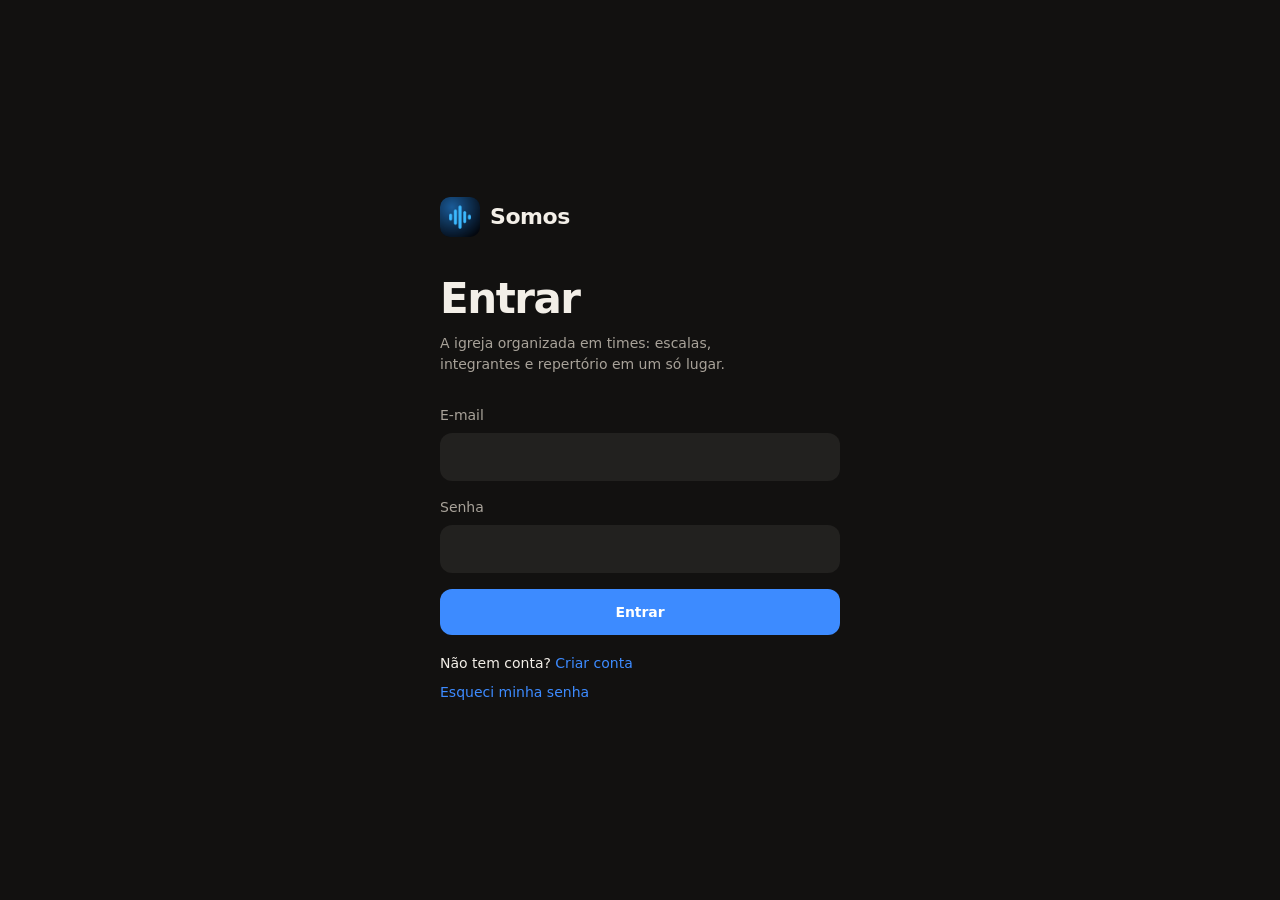
==== commit 8f9cbaf5: "Visual 2: grafite quente sem brilhos nem degradê azul, fonte do sistema, barra de abas com rótulos, " ====
--- a/index.html
+++ b/index.html
@@ -2,8 +2,12 @@
 <html lang="pt-BR">
 <head>
   <meta charset="utf-8">
+  <script>
+    // endereço antigo (GitHub Pages): leva para o endereço oficial do Somos, mantendo a tela (ex.: o link de convite)
+    if (/\.github\.io$/.test(location.hostname)) location.replace("https://somos-20g.pages.dev/" + location.hash);
+  </script>
   <meta name="viewport" content="width=device-width, initial-scale=1, viewport-fit=cover">
-  <meta name="theme-color" content="#0c0c0f">
+  <meta name="theme-color" content="#121110">
   <meta name="apple-mobile-web-app-capable" content="yes">
   <meta name="mobile-web-app-capable" content="yes">
   <meta name="apple-mobile-web-app-status-bar-style" content="black-translucent">
--- a/app/styles.css
+++ b/app/styles.css
@@ -9,11 +9,11 @@
   --ink: #0c0c0f; --ink-2: #121216; --surface: #151519; --raised: #1b1b20; --raised-2: #232329;
   --glass: rgba(255, 255, 255, .055); --glass-2: rgba(255, 255, 255, .09);
   --line: rgba(255, 255, 255, .07); --line-2: rgba(255, 255, 255, .12);
-  --text: #f4f4f6; --muted: #9b9ba5; --dim: #66666f;
+  --text: #f4f4f6; --muted: #a8a8b2; --dim: #80808b;
   --accent: rgb(61, 139, 255); --accent-rgb: 61, 139, 255;
   --champ: var(--accent); --champ-rgb: var(--accent-rgb);
   --ok: #5fcf9f; --warn: #e5b45a; --danger: #ef7b7b;
-  --r-lg: 22px; --r: 16px; --r-sm: 11px; --nav-h: 72px;
+  --r-lg: 22px; --r: 14px; --r-sm: 10px; --nav-h: 72px;
   --serif: "Sora", ui-sans-serif, system-ui, -apple-system, "Segoe UI", sans-serif;
   --sans: "Sora", ui-sans-serif, system-ui, -apple-system, "Segoe UI", sans-serif;
   --ease: cubic-bezier(.2, .8, .2, 1);
@@ -21,7 +21,7 @@
 }
 * { box-sizing: border-box; -webkit-tap-highlight-color: transparent; }
 html, body { margin: 0; min-height: 100%; }
-body { background: var(--ink); color: var(--text); font: 400 14.5px/1.5 var(--sans); letter-spacing: -.01em;
+body { background: var(--ink); color: var(--text); font: 400 14px/1.5 var(--sans); letter-spacing: -.01em;
   -webkit-font-smoothing: antialiased; -moz-osx-font-smoothing: grayscale; overflow-x: hidden; }
 body.noscroll { overflow: hidden; }
 a { color: var(--accent); text-decoration: none; }
@@ -30,7 +30,7 @@
 img { max-width: 100%; display: block; }
 h1, h2, h3, h4 { margin: 0; font-weight: 600; letter-spacing: -.02em; }
 p { margin: 0; }
-:focus-visible { outline: 2px solid rgba(var(--accent-rgb), .8); outline-offset: 2px; border-radius: 8px; }
+:focus-visible { outline: 2px solid rgba(var(--accent-rgb), .8); outline-offset: 2px; border-radius: 10px; }
 .ic { width: 20px; height: 20px; flex: none; }
 
 /* fundo: uma única luz fria vinda do alto, quase imperceptível */
@@ -41,7 +41,7 @@
 .backdrop svg { display: none; }
 
 /* ------------------------------------------------------------- utilitários */
-.muted { color: var(--muted); } .dim { color: var(--dim); } .small { font-size: 13.5px; } .tiny { font-size: 12px; }
+.muted { color: var(--muted); } .dim { color: var(--dim); } .small { font-size: 14px; } .tiny { font-size: 12px; }
 .accent { color: var(--accent); } .ok { color: var(--ok); } .warn { color: var(--warn); } .danger-t { color: var(--danger); }
 .row { display: flex; align-items: center; } .col { display: flex; flex-direction: column; } .wrap { flex-wrap: wrap; }
 .gap { gap: 10px; } .gap-s { gap: 6px; } .gap-l { gap: 18px; } .between { justify-content: space-between; } .end { justify-content: flex-end; }
@@ -60,7 +60,7 @@
 .brand img { height: 34px; width: auto; max-width: 150px; object-fit: contain; }
 .brand .wm { line-height: 1; min-width: 0; }
 .brand .wm b { display: block; font: 700 18px/1.15 var(--sans); letter-spacing: -.01em; white-space: nowrap; overflow: hidden; text-overflow: ellipsis; }
-.brand .wm small { display: block; font-size: 11.5px; color: var(--muted); margin-top: 5px; letter-spacing: .01em; white-space: nowrap; overflow: hidden; text-overflow: ellipsis; }
+.brand .wm small { display: block; font-size: 12px; color: var(--muted); margin-top: 5px; letter-spacing: .01em; white-space: nowrap; overflow: hidden; text-overflow: ellipsis; }
 .brand .eq { display: none; }
 .brand .chev { color: var(--dim); width: 15px; height: 15px; }
 .iconbtn { width: 42px; height: 42px; display: grid; place-items: center; border-radius: 50%; position: relative; color: var(--text); transition: background .2s;
@@ -68,8 +68,8 @@
 .iconbtn:hover { background: var(--glass-2); }
 .topbar .iconbtn + .iconbtn { margin-left: 6px; }
 .iconbtn .ic { width: 21px; height: 21px; stroke-width: 1.5; }
-.iconbtn .dot { position: absolute; top: 8px; right: 8px; width: 7px; height: 7px; border-radius: 7px; background: var(--champ); font-size: 0; }
-.iconbtn .dot.n { width: auto; min-width: 16px; height: 16px; top: 4px; right: 3px; font-size: 10px; font-weight: 700; color: #1a1408; display: grid; place-items: center; padding: 0 4px; }
+.iconbtn .dot { position: absolute; top: 8px; right: 8px; width: 7px; height: 7px; border-radius: 10px; background: var(--champ); font-size: 0; }
+.iconbtn .dot.n { width: auto; min-width: 16px; height: 16px; top: 4px; right: 3px; font-size: 12px; font-weight: 700; color: #1a1408; display: grid; place-items: center; padding: 0 4px; }
 
 /* navegação inferior: cápsula flutuante com botões redondos de vidro */
 .bottomnav { position: fixed; left: 50%; transform: translateX(-50%); bottom: calc(14px + env(safe-area-inset-bottom)); z-index: 40;
@@ -92,7 +92,7 @@
   .bottomnav { position: sticky; top: 92px; transform: none; left: auto; bottom: auto; width: auto; height: auto; grid-row: 2; align-self: start;
     flex-direction: column; align-items: stretch; gap: 4px; padding: 0; border-radius: 0; background: none; box-shadow: none; backdrop-filter: none; -webkit-backdrop-filter: none; }
   .bottomnav a span { position: static; width: auto; height: auto; clip: auto; overflow: visible; }
-  .bottomnav a { display: flex; width: auto; flex-direction: row; justify-content: flex-start; gap: 14px; padding: 11px 14px; font-size: 14.5px; border-radius: 14px; height: auto; background: none; box-shadow: none; color: var(--muted); }
+  .bottomnav a { display: flex; width: auto; flex-direction: row; justify-content: flex-start; gap: 14px; padding: 11px 14px; font-size: 14px; border-radius: 14px; height: auto; background: none; box-shadow: none; color: var(--muted); }
   .bottomnav a:hover { background: rgba(255, 255, 255, .035); color: var(--text); }
   .bottomnav a.on { background: var(--glass); box-shadow: inset 0 0 0 1px var(--line-2); color: var(--text); }
   .bottomnav a.on .ic { color: var(--accent); }
@@ -108,13 +108,13 @@
 @keyframes enter { from { opacity: 0; } }
 .pagehead { display: flex; align-items: center; gap: 12px; margin: 8px 0 18px; }
 .pagehead h1 { font: 700 32px/1.1 var(--serif); letter-spacing: -.03em; flex: 1; min-width: 0; }
-.pagehead .small { font-size: 13px; }
-.back { width: 38px; height: 38px; display: grid; place-items: center; border-radius: 12px; margin-left: -10px; color: var(--muted); }
+.pagehead .small { font-size: 14px; }
+.back { width: 38px; height: 38px; display: grid; place-items: center; border-radius: 10px; margin-left: -10px; color: var(--muted); }
 .back:hover { color: var(--text); }
 .sec { display: flex; align-items: baseline; gap: 12px; margin: 34px 0 10px; }
-.sec h2 { font-size: 16.5px; font-weight: 700; letter-spacing: -.01em; flex: 1; color: var(--text); }
+.sec h2 { font-size: 16px; font-weight: 700; letter-spacing: -.01em; flex: 1; color: var(--text); }
 .sec > .ic { display: none; }
-.sec a, .sec .more { color: var(--muted); font-size: 13.5px; font-weight: 500; display: inline-flex; align-items: center; gap: 2px; white-space: nowrap; transition: color .2s; }
+.sec a, .sec .more { color: var(--muted); font-size: 14px; font-weight: 500; display: inline-flex; align-items: center; gap: 2px; white-space: nowrap; transition: color .2s; }
 .sec a:hover, .sec .more:hover { color: var(--text); }
 .sec a .ic, .sec .more .ic { width: 16px; height: 16px; }
 
@@ -126,11 +126,11 @@
 .tbadge { --s: 44px; --tc: var(--accent); width: var(--s); height: var(--s); border-radius: calc(var(--s) * .32); flex: none; display: grid; place-items: center; overflow: hidden;
   background: color-mix(in srgb, var(--tc) 22%, #0f1622); color: #fff; font: 500 calc(var(--s) * .34) / 1 var(--sans);
   box-shadow: inset 0 0 0 1px color-mix(in srgb, var(--tc) 40%, transparent); }
-.tbadge img { width: 100%; height: 100%; object-fit: cover; }
+.tbadge img { width: 100%; height: 100%; object-fit: contain; }
 .pill { display: inline-flex; align-items: center; gap: 6px; padding: 4px 10px; border-radius: 99px; background: rgba(255, 255, 255, .06);
-  font-size: 12.5px; font-weight: 500; color: #d6deea; white-space: nowrap; }
+  font-size: 12px; font-weight: 500; color: #d6deea; white-space: nowrap; }
 .pill .ic { width: 15px; height: 15px; }
-.tag { display: inline-flex; align-items: center; padding: 3px 9px; border-radius: 99px; font-size: 11.5px; font-weight: 600; letter-spacing: .01em;
+.tag { display: inline-flex; align-items: center; padding: 3px 9px; border-radius: 99px; font-size: 12px; font-weight: 600; letter-spacing: .01em;
   background: rgba(var(--accent-rgb), .16); color: #a9cbff; }
 .tag.soft { background: rgba(var(--accent-rgb), .13); color: #a9cbff; }
 .tag.gray { background: rgba(255, 255, 255, .07); color: var(--muted); }
@@ -139,10 +139,10 @@
 .tag.champ { background: rgba(255, 255, 255, .1); color: #e6e6ea; }
 
 /* ------------------------------------------------------------- início */
-.hero { display: flex; align-items: center; gap: 18px; margin: 18px 0 6px; }
-.hero .hello { color: var(--muted); font-size: 15.5px; font-weight: 500; }
-.hero h1 { font: 700 46px/1.02 var(--serif); letter-spacing: -.04em; margin-top: 4px; }
-.hero .roles { color: var(--muted); font-size: 14px; margin-top: 12px; max-width: 46ch; }
+.hero { display: flex; align-items: center; gap: 14px; margin: 6px 0 2px; }
+.hero .hello { color: var(--muted); font-size: 16px; font-weight: 500; }
+.hero h1 { font: 700 30px/1.05 var(--serif); letter-spacing: -.03em; margin-top: 2px; }
+.hero .roles { color: var(--muted); font-size: 14px; margin-top: 6px; max-width: 46ch; }
 .hero-av { position: relative; flex: none; border-radius: 50%; }
 .hero-av .cam { position: absolute; right: -2px; bottom: -2px; width: 28px; height: 28px; border-radius: 50%; display: grid; place-items: center;
   background: var(--accent); color: #fff; box-shadow: 0 0 0 3px var(--ink); }
@@ -150,18 +150,18 @@
 .photo-hint { display: flex; align-items: center; gap: 14px; width: 100%; text-align: left; margin-top: 20px; padding: 14px 16px; border-radius: var(--r);
   background: var(--glass); border: 1px solid var(--line-2); }
 .photo-hint > .ic { color: var(--accent); width: 22px; height: 22px; }
-.photo-hint b { display: block; font-weight: 600; font-size: 14.5px; } .photo-hint small { color: var(--muted); font-size: 13px; }
+.photo-hint b { display: block; font-weight: 600; font-size: 14px; } .photo-hint small { color: var(--muted); font-size: 14px; }
 .shortcuts { display: none; }
 
 .carousel { display: flex; gap: 12px; overflow-x: auto; scroll-snap-type: x mandatory; scrollbar-width: none; margin: 0 -20px; padding: 2px 20px; }
 .carousel::-webkit-scrollbar { display: none; }
 .notice { flex: none; width: 100%; scroll-snap-align: center; display: grid; grid-template-columns: 112px 1fr auto; align-items: center; gap: 16px;
   padding: 12px; border-radius: var(--r-lg); background: var(--glass); border: 1px solid var(--line-2); text-align: left; }
-.notice .art { width: 112px; height: 112px; border-radius: 15px; background-size: cover; background-position: center; display: grid; place-items: center;
+.notice .art { width: 112px; height: 112px; border-radius: 14px; background-size: cover; background-position: center; display: grid; place-items: center;
   background-color: var(--raised); background-image: radial-gradient(120% 90% at 20% 0%, rgba(var(--accent-rgb), .35), transparent 60%); }
 .notice .art .ic { width: 30px; height: 30px; color: rgba(255, 255, 255, .7); stroke-width: 1.4; }
 .notice h3 { font: 600 20px/1.2 var(--serif); margin: 8px 0 6px; letter-spacing: -.02em; }
-.notice .meta { color: var(--muted); font-size: 13px; }
+.notice .meta { color: var(--muted); font-size: 14px; }
 .notice .meta .ic { display: none; }
 .notice .go { width: 32px; height: 32px; border-radius: 50%; display: grid; place-items: center; color: var(--dim); margin-right: 4px; }
 .dots { display: flex; justify-content: center; gap: 6px; margin: 12px 0 0; }
@@ -177,9 +177,9 @@
 .sched .date b { display: block; font: 700 30px/1 var(--serif); font-variant-numeric: tabular-nums; color: var(--text); margin: 4px 0 3px; letter-spacing: -.02em; }
 .sched .info { min-width: 0; }
 .sched .info h3 { font-size: 16px; font-weight: 600; white-space: nowrap; overflow: hidden; text-overflow: ellipsis; }
-.sched .info .meta { color: var(--muted); font-size: 13.5px; margin-top: 3px; white-space: nowrap; overflow: hidden; text-overflow: ellipsis; }
+.sched .info .meta { color: var(--muted); font-size: 14px; margin-top: 3px; white-space: nowrap; overflow: hidden; text-overflow: ellipsis; }
 .sched .side { display: flex; gap: 6px; flex-wrap: wrap; align-items: center; margin-top: 9px; }
-.sched .seen { display: inline-flex; align-items: center; gap: 4px; color: var(--ok); font-size: 12.5px; }
+.sched .seen { display: inline-flex; align-items: center; gap: 4px; color: var(--ok); font-size: 12px; }
 .sched .seen .ic { width: 14px; height: 14px; }
 .sched > .chev { color: var(--dim); width: 18px; }
 .sched.draft .date b { color: var(--muted); }
@@ -192,7 +192,7 @@
 .sched.feature > .chev { color: rgba(255, 255, 255, .7); }
 .sched.feature + .sched { border-top: 0; }
 .sched.feature .date { border-right: 1px solid rgba(255, 255, 255, .2); padding-right: 14px; }
-.sched.feature .date b { font-size: 42px; font-weight: 700; color: #fff; letter-spacing: -.04em; }
+.sched.feature .date b { font-size: 40px; font-weight: 700; color: #fff; letter-spacing: -.04em; }
 .sched.feature .info h3 { font: 600 22px/1.15 var(--serif); white-space: normal; letter-spacing: -.02em; color: #fff; }
 #ups:has(.sched.feature) { border-top: 0; }
 #ups > .empty, .schedlist > .empty { border-bottom: 1px solid var(--line); }
@@ -201,13 +201,13 @@
 .bdays::-webkit-scrollbar { display: none; }
 .bday { flex: none; width: 74px; display: flex; flex-direction: column; align-items: center; text-align: center; gap: 2px; }
 .bday .av { margin-bottom: 8px; }
-.bday b { font-size: 13.5px; font-weight: 600; } .bday .when { color: var(--muted); font-size: 12px; }
+.bday b { font-size: 14px; font-weight: 600; } .bday .when { color: var(--muted); font-size: 12px; }
 
 /* ------------------------------------------------------------- listas (linhas sobre o fundo) */
 .list { border-top: 1px solid var(--line); }
 .li { display: flex; align-items: center; gap: 14px; padding: 13px 2px; border-bottom: 1px solid var(--line); width: 100%; text-align: left; min-height: 60px; color: inherit; transition: background .2s; }
 button.li:hover, a.li:hover { background: rgba(255, 255, 255, .02); }
-.li .t { font-weight: 600; font-size: 15px; } .li .s { color: var(--muted); font-size: 13px; margin-top: 2px; display: block; }
+.li .t { font-weight: 600; font-size: 14px; } .li .s { color: var(--muted); font-size: 14px; margin-top: 2px; display: block; }
 .li .ic.chev { color: var(--dim); width: 17px; }
 .li > .ic { color: var(--muted); }
 .card { border-radius: var(--r-lg); background: var(--glass); border: 1px solid var(--line-2); padding: 18px; backdrop-filter: blur(12px); -webkit-backdrop-filter: blur(12px); }
@@ -218,12 +218,12 @@
 .teamcard::before { content: ""; position: absolute; left: -20px; top: 22px; bottom: 22px; width: 2px; border-radius: 2px; background: var(--tc, var(--accent)); opacity: .9; }
 .empty { text-align: center; padding: 34px 18px; color: var(--muted); display: flex; flex-direction: column; align-items: center; gap: 8px; }
 .empty .ic { width: 30px; height: 30px; color: var(--dim); stroke-width: 1.3; }
-.empty b { color: var(--text); font-size: 15.5px; font-weight: 600; } .empty p { max-width: 360px; font-size: 14px; }
+.empty b { color: var(--text); font-size: 16px; font-weight: 600; } .empty p { max-width: 360px; font-size: 14px; }
 .card > .empty { padding: 18px 8px; }
 
 /* ------------------------------------------------------------- botões e formulários */
-.btn { display: inline-flex; align-items: center; justify-content: center; gap: 8px; height: 46px; padding: 0 20px; border-radius: 13px;
-  font-weight: 600; font-size: 14.5px; letter-spacing: -.005em; transition: background .2s, transform .15s, opacity .2s; white-space: nowrap; }
+.btn { display: inline-flex; align-items: center; justify-content: center; gap: 8px; height: 46px; padding: 0 20px; border-radius: 14px;
+  font-weight: 600; font-size: 14px; letter-spacing: -.005em; transition: background .2s, transform .15s, opacity .2s; white-space: nowrap; }
 .btn:active { transform: scale(.985); }
 .btn .ic { width: 18px; height: 18px; }
 .btn.primary { background: var(--accent); color: #fff; }
@@ -231,22 +231,22 @@
 .btn.ghost { background: rgba(255, 255, 255, .055); color: var(--text); }
 .btn.ghost:hover { background: rgba(255, 255, 255, .09); }
 .btn.danger { background: rgba(239, 123, 123, .1); color: var(--danger); }
-.btn.sm { height: 36px; padding: 0 14px; font-size: 13.5px; border-radius: 11px; }
+.btn.sm { height: 36px; padding: 0 14px; font-size: 14px; border-radius: 10px; }
 .btn.block { width: 100%; }
 .btn:disabled { opacity: .5; pointer-events: none; }
 .btn.loading { position: relative; color: transparent !important; }
 .btn.loading::after { content: ""; position: absolute; width: 18px; height: 18px; border-radius: 50%; border: 2px solid rgba(255, 255, 255, .3); border-top-color: #fff; animation: spin .7s linear infinite; }
 .link { color: var(--accent); font-weight: 500; }
 .field { display: block; margin-bottom: 16px; }
-.field > span { display: block; font-size: 13px; font-weight: 500; color: var(--muted); margin-bottom: 7px; }
+.field > span { display: block; font-size: 14px; font-weight: 500; color: var(--muted); margin-bottom: 7px; }
 .input, .field input:not([type=checkbox]):not([type=radio]):not([type=color]), .field select, .field textarea {
-  width: 100%; height: 48px; padding: 0 14px; border-radius: 12px; background: var(--ink-2); border: 1px solid var(--line-2); outline: 0;
+  width: 100%; height: 48px; padding: 0 14px; border-radius: 10px; background: var(--ink-2); border: 1px solid var(--line-2); outline: 0;
   transition: border-color .2s, background .2s; -webkit-appearance: none; appearance: none; }
 .field select { background-image: url("data:image/svg+xml,%3Csvg xmlns='http://www.w3.org/2000/svg' width='12' height='12' viewBox='0 0 24 24' fill='none' stroke='%238a95a7' stroke-width='2'%3E%3Cpath d='m6 9 6 6 6-6'/%3E%3C/svg%3E"); background-repeat: no-repeat; background-position: right 14px center; padding-right: 36px; }
 .field textarea { height: auto; min-height: 104px; padding: 13px 14px; resize: vertical; line-height: 1.5; }
 .input:focus, .field input:focus, .field select:focus, .field textarea:focus { border-color: rgba(var(--accent-rgb), .7); background: #0b1320; }
 .field input:disabled { color: var(--muted); }
-.field .hint { display: block; font-size: 12.5px; color: var(--dim); margin-top: 6px; }
+.field .hint { display: block; font-size: 12px; color: var(--dim); margin-top: 6px; }
 .two { display: grid; grid-template-columns: 1fr 1fr; gap: 12px; }
 .three { display: grid; grid-template-columns: repeat(3, 1fr); gap: 10px; }
 .two > *, .three > * { min-width: 0; }
@@ -255,7 +255,7 @@
 .search input { padding-left: 42px !important; }
 .chips { display: flex; gap: 6px; overflow-x: auto; scrollbar-width: none; padding: 2px 0; }
 .chips::-webkit-scrollbar { display: none; }
-.chip { flex: none; height: 34px; padding: 0 13px; border-radius: 99px; background: rgba(255, 255, 255, .05); font-size: 13.5px; font-weight: 500; color: var(--muted);
+.chip { flex: none; height: 34px; padding: 0 13px; border-radius: 99px; background: rgba(255, 255, 255, .05); font-size: 14px; font-weight: 500; color: var(--muted);
   display: inline-flex; align-items: center; gap: 6px; transition: background .2s, color .2s; cursor: pointer; }
 .chip:hover { color: var(--text); }
 .chip.on { background: var(--text); color: var(--ink); }
@@ -271,13 +271,13 @@
 .seg2 { display: grid; grid-template-columns: 1fr 1fr; gap: 8px; }
 .seg2 label { position: relative; cursor: pointer; }
 .seg2 input { position: absolute; opacity: 0; }
-.seg2 span { display: block; padding: 12px 14px; border-radius: 12px; border: 1px solid var(--line-2); background: var(--ink-2); transition: border-color .2s, background .2s; height: 100%; }
-.seg2 b { display: block; font-size: 14px; font-weight: 600; color: var(--text); } .seg2 small { color: var(--muted); font-size: 12.5px; }
+.seg2 span { display: block; padding: 12px 14px; border-radius: 10px; border: 1px solid var(--line-2); background: var(--ink-2); transition: border-color .2s, background .2s; height: 100%; }
+.seg2 b { display: block; font-size: 14px; font-weight: 600; color: var(--text); } .seg2 small { color: var(--muted); font-size: 12px; }
 .seg2 input:checked + span { border-color: rgba(var(--accent-rgb), .8); background: rgba(var(--accent-rgb), .08); }
 .seg2 input:focus-visible + span { outline: 2px solid rgba(var(--accent-rgb), .8); outline-offset: 2px; }
 .tabs { display: flex; gap: 22px; border-bottom: 1px solid var(--line); margin: 4px 0 18px; overflow-x: auto; scrollbar-width: none; }
 .tabs::-webkit-scrollbar { display: none; }
-.tabs a, .tabs button { flex: none; padding: 12px 0; font-weight: 500; font-size: 14.5px; color: var(--muted); position: relative; display: flex; gap: 7px; align-items: center; }
+.tabs a, .tabs button { flex: none; padding: 12px 0; font-weight: 500; font-size: 14px; color: var(--muted); position: relative; display: flex; gap: 7px; align-items: center; }
 .tabs .ic { display: none; }
 .tabs .on { color: var(--text); }
 .tabs .on::after { content: ""; position: absolute; left: 0; right: 0; bottom: -1px; height: 1.5px; background: var(--text); }
@@ -292,17 +292,25 @@
   display: flex; align-items: flex-end; justify-content: center; animation: fade .2s; }
 .sheet-wrap.out { opacity: 0; transition: opacity .2s; }
 .sheet { width: 100%; max-width: 600px; max-height: 92vh; overflow-y: auto; background: var(--surface); border: 1px solid var(--line-2); border-bottom: 0;
-  border-radius: 26px 26px 0 0; padding: 10px 22px calc(26px + env(safe-area-inset-bottom)); animation: up .3s var(--ease); }
+  border-radius: 22px 26px 0 0; padding: 10px 22px calc(26px + env(safe-area-inset-bottom)); animation: up .3s var(--ease); }
 .sheet.wide { max-width: 880px; }
 .sheet .grab { width: 36px; height: 4px; border-radius: 4px; background: rgba(255, 255, 255, .16); margin: 0 auto 16px; }
 .sheet h3 { font: 700 23px/1.2 var(--serif); margin-bottom: 14px; letter-spacing: -.01em; }
 .sheet .list { border-top: 0; }
-@media (min-width: 700px) { .sheet-wrap { align-items: center; } .sheet { border-radius: 24px; border-bottom: 1px solid var(--line-2); } }
+.sheet-wrap.kb .sheet { max-height: calc(var(--vvh) - 6px); padding-bottom: 14px; }
+.sheet.picker { display: flex; flex-direction: column; overflow: hidden; }
+.sheet.picker #res { flex: 1 1 auto; min-height: 96px; max-height: 58vh; overflow-y: auto; -webkit-overflow-scrolling: touch; }
+.sheet.picker .grab, .sheet.picker h3, .sheet.picker .search, .sheet.picker .pickcount, .sheet.picker #ok { flex: none; }
+.pickcount { font-size: 14px; color: var(--muted, #8e9298); margin: -4px 2px 10px; }
+.pickcount.has { color: var(--accent, #e8b4b8); font-weight: 600; }
+.pickcount b { font-size: 14px; }
+@media (min-width: 700px) { .sheet-wrap { align-items: center; } .sheet { border-radius: 22px; border-bottom: 1px solid var(--line-2); } }
 @keyframes fade { from { opacity: 0; } } @keyframes up { from { transform: translateY(28px); opacity: .5; } }
 .toast { position: fixed; left: 50%; transform: translateX(-50%); bottom: calc(var(--nav-h) + 26px + env(safe-area-inset-bottom)); z-index: 200;
-  background: #f2f5fa; color: #0b1220; padding: 12px 18px; border-radius: 14px; font-weight: 500; font-size: 14px;
-  box-shadow: 0 14px 40px rgba(0, 0, 0, .45); max-width: calc(100% - 32px); animation: up .25s var(--ease); transition: opacity .3s; }
-.toast.err { background: #ffe0e0; color: #3a0d0d; } .toast.out { opacity: 0; }
+  background: rgba(38, 38, 44, .72); color: var(--text); padding: 12px 18px; border-radius: 14px; font-weight: 500; font-size: 14px; text-align: center;
+  box-shadow: inset 0 0 0 1px var(--line-2), 0 14px 40px rgba(0, 0, 0, .45); backdrop-filter: blur(20px) saturate(1.5); -webkit-backdrop-filter: blur(20px) saturate(1.5);
+  max-width: calc(100% - 32px); animation: up .25s var(--ease); transition: opacity .3s; }
+.toast.err { background: rgba(92, 28, 28, .78); color: #ffe3e3; } .toast.out { opacity: 0; }
 .spin { width: 24px; height: 24px; border-radius: 50%; border: 2px solid rgba(255, 255, 255, .1); border-top-color: var(--text); animation: spin .8s linear infinite; margin: 48px auto; }
 @keyframes spin { to { transform: rotate(360deg); } }
 .menu .li > .ic { color: var(--text); }
@@ -330,37 +338,37 @@
 .cover { width: 52px; height: 52px; border-radius: 10px; overflow: hidden; display: grid; place-items: center; flex: none; color: rgba(255, 255, 255, .6);
   background: var(--raised); background-image: radial-gradient(110% 90% at 15% 0%, rgba(var(--accent-rgb), .3), transparent 65%); }
 .cover img { width: 100%; height: 100%; object-fit: cover; } .cover .ic { width: 22px; height: 22px; stroke-width: 1.4; }
-.song .t { font-weight: 600; font-size: 15.5px; }
-.song .s { color: var(--muted); font-size: 13px; display: flex; gap: 10px; flex-wrap: wrap; margin-top: 2px; }
+.song .t { font-weight: 600; font-size: 16px; }
+.song .s { color: var(--muted); font-size: 14px; display: flex; gap: 10px; flex-wrap: wrap; margin-top: 2px; }
 .song .ind { display: flex; gap: 5px; margin-top: 7px; flex-wrap: wrap; }
 .playbtn { width: 42px; height: 42px; border-radius: 50%; display: grid; place-items: center; background: var(--glass-2); color: var(--text); box-shadow: inset 0 0 0 1px var(--line-2); transition: transform .2s var(--ease); }
 .playbtn:active { transform: scale(.94); }
 .playbtn .ic { width: 16px; height: 16px; margin-left: 2px; }
 .playbtn.dis { background: rgba(255, 255, 255, .06); color: var(--dim); }
-.selbox { width: 22px; height: 22px; border-radius: 7px; border: 1.5px solid var(--line-2); display: grid; place-items: center; flex: none; }
+.selbox { width: 22px; height: 22px; border-radius: 10px; border: 1.5px solid var(--line-2); display: grid; place-items: center; flex: none; }
 .selbox.on { background: var(--accent); border-color: var(--accent); } .selbox .ic { width: 14px; height: 14px; color: #fff; }
 
 /* ------------------------------------------------------------- chat */
 .chatwrap { display: flex; flex-direction: column; height: calc(100dvh - 140px - env(safe-area-inset-top)); }
-@media (max-width: 979px) { body.in-chat .bottomnav { display: none !important; } body.in-chat .shell { padding-bottom: 0; } .chatwrap { height: calc(100dvh - 66px - env(safe-area-inset-top)); } }
+@media (max-width: 979px) { .chatwrap { height: calc(100dvh - 72px - env(safe-area-inset-top) - var(--nav-h) - 30px - env(safe-area-inset-bottom)); } .composer { padding-bottom: 10px; } }
 .chatwrap .pagehead { margin-bottom: 0; padding-bottom: 10px; border-bottom: 1px solid var(--line); }
 .chatwrap .pagehead b { font: 700 20px/1.2 var(--serif); }
 .msgs { flex: 1; overflow-y: auto; padding: 14px 2px; display: flex; flex-direction: column; gap: 6px; }
 .msg { max-width: 80%; align-self: flex-start; display: flex; gap: 8px; align-items: flex-end; }
 .msg.me { align-self: flex-end; flex-direction: row-reverse; }
-.bubble { background: var(--raised); border-radius: 18px 18px 18px 6px; padding: 9px 13px; overflow-wrap: anywhere; min-width: 0; }
-.msg.me .bubble { background: var(--accent); color: #fff; border-radius: 18px 18px 6px 18px; }
+.bubble { background: var(--raised); border-radius: 22px 18px 18px 6px; padding: 9px 13px; overflow-wrap: anywhere; min-width: 0; }
+.msg.me .bubble { background: var(--accent); color: #fff; border-radius: 22px 18px 6px 18px; }
 .msg.me .bubble a { color: #fff; text-decoration: underline; }
 .bubble .who { font-size: 12px; font-weight: 600; color: var(--muted); margin-bottom: 2px; }
-.bubble .when { font-size: 10.5px; color: var(--muted); margin-top: 3px; text-align: right; font-variant-numeric: tabular-nums; }
+.bubble .when { font-size: 12px; color: var(--muted); margin-top: 3px; text-align: right; font-variant-numeric: tabular-nums; }
 .msg.me .bubble .when { color: rgba(255, 255, 255, .7); }
-.bubble img.att { border-radius: 12px; max-height: 280px; margin: 2px 0; cursor: zoom-in; }
+.bubble img.att { border-radius: 10px; max-height: 280px; margin: 2px 0; cursor: zoom-in; }
 .day-sep { align-self: center; font-size: 12px; color: var(--muted); padding: 4px 12px; margin: 10px 0; }
 .composer { display: flex; align-items: flex-end; gap: 8px; padding: 10px 0 calc(10px + env(safe-area-inset-bottom)); border-top: 1px solid var(--line); }
 .composer textarea { flex: 1; resize: none; max-height: 140px; min-height: 44px; padding: 11px 16px; border-radius: 22px; background: var(--raised); border: 0; outline: 0; line-height: 1.4; }
 .composer .send { width: 44px; height: 44px; border-radius: 50%; background: var(--accent); color: #fff; display: grid; place-items: center; }
 .attgrid { display: grid; grid-template-columns: repeat(auto-fill, minmax(96px, 1fr)); gap: 8px; }
-.attgrid button { display: flex; flex-direction: column; align-items: center; gap: 8px; padding: 16px 6px; border-radius: 14px; background: var(--raised); font-size: 13px; font-weight: 500; }
+.attgrid button { display: flex; flex-direction: column; align-items: center; gap: 8px; padding: 16px 6px; border-radius: 14px; background: var(--raised); font-size: 14px; font-weight: 500; }
 .attgrid .ic { width: 24px; height: 24px; color: var(--text); stroke-width: 1.4; }
 .pollbox { min-width: 230px; } .pollbox .q { font-weight: 600; margin-bottom: 8px; }
 .pollopt { display: block; width: 100%; text-align: left; position: relative; border-radius: 10px; padding: 8px 10px; margin-top: 6px; background: rgba(255, 255, 255, .06); overflow: hidden; }
@@ -376,20 +384,20 @@
 .player > * { position: relative; z-index: 1; }
 .ph { display: flex; align-items: center; gap: 12px; padding: calc(12px + env(safe-area-inset-top)) 18px 10px; }
 .ph .cover { width: 46px; height: 46px; }
-.ph h2 { font: 700 22px/1.1 var(--serif); letter-spacing: -.01em; } .ph .s { color: var(--muted); font-size: 13px; margin-top: 2px; }
+.ph h2 { font: 700 22px/1.1 var(--serif); letter-spacing: -.01em; } .ph .s { color: var(--muted); font-size: 14px; margin-top: 2px; }
 .pmeta { display: flex; gap: 5px; flex-wrap: wrap; padding: 0 18px; }
 .ptabs { display: flex; gap: 22px; padding: 12px 18px 0; border-bottom: 1px solid var(--line); }
-.ptabs button { padding: 10px 0; font-weight: 500; color: var(--muted); display: flex; align-items: center; gap: 7px; position: relative; font-size: 14.5px; }
+.ptabs button { padding: 10px 0; font-weight: 500; color: var(--muted); display: flex; align-items: center; gap: 7px; position: relative; font-size: 14px; }
 .ptabs button .ic { width: 17px; height: 17px; }
 .ptabs button.on { color: var(--text); }
 .ptabs button.on::after { content: ""; position: absolute; left: 0; right: 0; bottom: -1px; height: 1.5px; background: var(--text); }
 .pbody { flex: 1; overflow-y: auto; padding: 8px 18px 14px; }
-.timeline { position: relative; height: 34px; margin: 8px 18px 0; cursor: pointer; touch-action: none; }
-.timeline .rail { position: absolute; left: 0; right: 0; top: 23px; height: 3px; border-radius: 3px; background: rgba(255, 255, 255, .1); }
-.timeline .prog { position: absolute; left: 0; top: 23px; height: 3px; border-radius: 3px; background: var(--accent); }
-.timeline .head { position: absolute; top: 18px; width: 13px; height: 13px; margin-left: -6.5px; border-radius: 50%; background: #fff; box-shadow: 0 0 0 4px rgba(255, 255, 255, .12); }
-.timeline .mk { position: absolute; top: 0; height: 30px; border-left: 1px solid rgba(255, 255, 255, .22); font-size: 10.5px; color: var(--muted); padding-left: 4px; white-space: nowrap; overflow: hidden; }
-.timeline .rg { position: absolute; top: 0; height: 17px; background: rgba(var(--champ-rgb), .1); border-left: 1.5px solid var(--champ); font-size: 10.5px; color: var(--champ); padding-left: 5px; border-radius: 0 4px 4px 0; white-space: nowrap; overflow: hidden; }
+.timeline { position: relative; height: 24px; margin: 8px 18px 0; cursor: pointer; touch-action: none; }
+.timeline .rail { position: absolute; left: 0; right: 0; top: 11px; height: 3px; border-radius: 3px; background: rgba(255, 255, 255, .1); }
+.timeline .prog { position: absolute; left: 0; top: 11px; height: 3px; border-radius: 3px; background: var(--accent); }
+.timeline .head { position: absolute; top: 6px; width: 13px; height: 13px; margin-left: -6.5px; border-radius: 50%; background: #fff; box-shadow: 0 0 0 4px rgba(255, 255, 255, .12); }
+.timeline .mk { position: absolute; top: 0; height: 30px; border-left: 1px solid rgba(255, 255, 255, .22); font-size: 12px; color: var(--muted); padding-left: 4px; white-space: nowrap; overflow: hidden; }
+.timeline .rg { position: absolute; top: 0; height: 17px; background: rgba(var(--champ-rgb), .1); border-left: 1.5px solid var(--champ); font-size: 12px; color: var(--champ); padding-left: 5px; border-radius: 0 4px 4px 0; white-space: nowrap; overflow: hidden; }
 .timeline .rg.on { background: rgba(var(--champ-rgb), .28); color: #fff; }
 .times { display: flex; justify-content: space-between; color: var(--muted); font-size: 12px; padding: 3px 18px 0; font-variant-numeric: tabular-nums; }
 .transport { display: flex; align-items: center; justify-content: center; gap: 8px; padding: 10px 18px calc(16px + env(safe-area-inset-bottom)); flex-wrap: wrap; }
@@ -408,9 +416,9 @@
 .trk .ctl { display: flex; gap: 5px; align-items: center; margin-top: 7px; }
 .trk.child .nm { padding-left: 14px; }
 .trk.folder .wave { opacity: .45; }
-.ms { width: 28px; height: 24px; border-radius: 7px; font-size: 11px; font-weight: 700; background: rgba(255, 255, 255, .07); color: var(--muted); }
+.ms { width: 28px; height: 24px; border-radius: 10px; font-size: 12px; font-weight: 700; background: rgba(255, 255, 255, .07); color: var(--muted); }
 .ms.m.on { background: #e2a03f; color: #1a1000; } .ms.s.on { background: var(--champ); color: #1a1408; }
-.wave { height: 50px; position: relative; border-radius: 8px; overflow: hidden; background: rgba(255, 255, 255, .025); }
+.wave { height: 50px; position: relative; border-radius: 10px; overflow: hidden; background: rgba(255, 255, 255, .025); }
 .wave canvas { width: 100%; height: 100%; display: block; }
 .wave .ph-line { position: absolute; top: 0; bottom: 0; width: 1px; background: #fff; }
 .trk.silent .wave canvas { opacity: .25; }
@@ -418,21 +426,21 @@
 input[type=range].fader::-webkit-slider-thumb { -webkit-appearance: none; width: 15px; height: 15px; border-radius: 50%; background: #fff; box-shadow: 0 1px 4px rgba(0, 0, 0, .5); }
 input[type=range].fader::-moz-range-thumb { width: 15px; height: 15px; border-radius: 50%; background: #fff; border: 0; }
 .mixer { display: flex; gap: 8px; overflow-x: auto; padding: 10px 0 8px; min-height: 100%; }
-.strip { flex: none; width: 80px; display: flex; flex-direction: column; align-items: center; gap: 8px; padding: 12px 6px; border-radius: 18px; background: var(--glass); box-shadow: inset 0 0 0 1px var(--line); }
+.strip { flex: none; width: 80px; display: flex; flex-direction: column; align-items: center; gap: 8px; padding: 12px 6px; border-radius: 22px; background: var(--glass); box-shadow: inset 0 0 0 1px var(--line); }
 .strip.master { background: rgba(var(--champ-rgb), .07); box-shadow: inset 0 0 0 1px rgba(var(--champ-rgb), .3); }
 .strip .nm { font-size: 12px; font-weight: 600; width: 100%; text-align: center; white-space: nowrap; overflow: hidden; text-overflow: ellipsis; }
 .strip .vfader { writing-mode: vertical-lr; direction: rtl; -webkit-appearance: slider-vertical; appearance: slider-vertical; width: 28px; height: 200px; accent-color: var(--text); }
-.strip .db { font-size: 11px; color: var(--muted); font-variant-numeric: tabular-nums; }
+.strip .db { font-size: 12px; color: var(--muted); font-variant-numeric: tabular-nums; }
 .strip .meter { width: 5px; height: 200px; border-radius: 4px; background: rgba(255, 255, 255, .06); position: relative; overflow: hidden; }
 .strip .meter i { position: absolute; left: 0; right: 0; bottom: 0; background: linear-gradient(0deg, #4fbf8f, #d9c27a 75%, #e8796f); height: 0; transition: height .06s linear; }
 .strip .fz { display: flex; gap: 5px; align-items: flex-end; }
 .lyr { max-width: 680px; margin: 0 auto; padding: 18px 0 40px; }
 .lyr .blk { padding: 14px 4px; margin-bottom: 8px; transition: opacity .35s, transform .35s var(--ease); cursor: pointer; }
-.lyr .blk h4 { margin: 0 0 8px; font-size: 12.5px; font-weight: 500; color: var(--champ); letter-spacing: .02em; }
+.lyr .blk h4 { margin: 0 0 8px; font-size: 12px; font-weight: 500; color: var(--champ); letter-spacing: .02em; }
 .lyr .blk p { font: 600 26px/1.35 var(--serif); white-space: pre-line; letter-spacing: -.02em; }
 .lyr.playing .blk { opacity: .28; }
 .lyr.playing .blk.on { opacity: 1; transform: translateX(6px); }
-.lyr .blk .tm { font-size: 11px; color: var(--muted); font-variant-numeric: tabular-nums; }
+.lyr .blk .tm { font-size: 12px; color: var(--muted); font-variant-numeric: tabular-nums; }
 .loadbar { height: 2px; background: rgba(255, 255, 255, .06); margin: 0 18px; border-radius: 2px; overflow: hidden; transition: opacity .6s; }
 .loadbar i { display: block; height: 100%; background: var(--champ); transition: width .3s; }
 
@@ -441,12 +449,12 @@
 .auth .box { width: 100%; max-width: 400px; }
 .auth .logo { display: flex; justify-content: flex-start; margin-bottom: 40px; }
 .brandmark { display: inline-flex; align-items: center; gap: 10px; }
-.brandmark img { width: 40px; height: 40px; border-radius: 12px; }
-.brandmark b { font-size: 20px; font-weight: 600; letter-spacing: -.02em; }
+.brandmark img { width: 40px; height: 40px; border-radius: 10px; }
+.brandmark b { font-size: 22px; font-weight: 600; letter-spacing: -.02em; }
 .auth .logo .tbadge { --s: 46px !important; border-radius: 14px !important; background: var(--raised); box-shadow: inset 0 0 0 1px var(--line-2); }
 .auth .logo .tbadge .ic { width: 22px; height: 22px; color: var(--accent); }
 .auth h1 { font: 700 42px/1.05 var(--serif); letter-spacing: -.035em; }
-.auth .sub { color: var(--muted); margin: 12px 0 30px; font-size: 15px; max-width: 34ch; }
+.auth .sub { color: var(--muted); margin: 12px 0 30px; font-size: 14px; max-width: 34ch; }
 .auth .center { text-align: left; }
 .invitecard { display: flex; align-items: center; gap: 14px; padding: 16px; border-radius: var(--r-lg); background: var(--glass); border: 1px solid var(--line-2); margin-bottom: 26px; }
 .invitecard b { font: 500 19px/1.2 var(--sans); }
@@ -454,17 +462,848 @@
 @media (max-width: 520px) {
   .shell { padding-left: 16px; padding-right: 16px; }
   .topbar { margin: 0 -16px; padding-left: 16px; padding-right: 16px; }
-  .carousel, .bdays { margin: 0 -16px; padding-left: 16px; padding-right: 16px; }
+  .carousel, .bdays, .scards { margin: 0 -16px; padding-left: 16px; padding-right: 16px; }
   .teamcard::before { left: -16px; }
-  .hero h1 { font-size: 42px; }
-  .notice { grid-template-columns: 88px 1fr auto; gap: 14px; } .notice .art { width: 88px; height: 88px; } .notice h3 { font-size: 19px; }
-  .sched { grid-template-columns: 48px 1fr auto; gap: 12px; } .sched .date b { font-size: 27px; }
-  .sched.feature { grid-template-columns: 64px 1fr; padding: 18px 16px; } .sched.feature > .chev { display: none; } .sched.feature .date b { font-size: 38px; }
+  .hero h1 { font-size: 28px; }
+  .notice { grid-template-columns: 88px 1fr auto; gap: 14px; } .notice .art { width: 88px; height: 88px; } .notice h3 { font-size: 18px; }
+  .sched { grid-template-columns: 48px 1fr auto; gap: 12px; } .sched .date b { font-size: 28px; }
+  .sched.feature { grid-template-columns: 64px 1fr; padding: 18px 16px; } .sched.feature > .chev { display: none; } .sched.feature .date b { font-size: 40px; }
   .two { grid-template-columns: 1fr; }
   .three { grid-template-columns: 1.3fr 1fr 1fr; gap: 8px; } .three input { padding: 0 9px !important; }
   .trk { grid-template-columns: 112px 1fr; }
   .transport { gap: 4px; } .transport button { width: 42px; height: 42px; } .transport .pp { width: 60px; height: 60px; }
-  .pagehead h1 { font-size: 27px; }
+  .pagehead h1 { font-size: 28px; }
   .seg2 { grid-template-columns: 1fr; }
 }
 @media (prefers-reduced-motion: reduce) { *, *::before, *::after { animation: none !important; transition: none !important; } }
+
+/* topo dentro de um time: logotipo do time + nome do time e da igreja */
+.brand .tbadge { flex: none; }
+.brand .tbadge img { height: 100%; width: 100%; max-width: none; object-fit: contain; }
+.brand.team .wm b { font-size: 16px; }
+
+/* cores do REAPER nas faixas, regiões e marcadores */
+.trk[style*="--tc"] .nm .ellipsis { padding-left: 10px; position: relative; }
+.trk[style*="--tc"] .nm .ellipsis::before { content: ""; position: absolute; left: 0; top: 2px; bottom: 2px; width: 4px; border-radius: 4px; background: rgb(var(--tc)); }
+.trk[style*="--tc"] .wave { background: rgba(var(--tc), .07); }
+.strip[style*="--tc"] { box-shadow: inset 0 3px 0 rgb(var(--tc)), inset 0 0 0 1px var(--line); }
+.timeline .rg[style*="--rc"] { background: rgba(var(--rc), .22); border-left-color: rgb(var(--rc)); color: #fff; }
+.timeline .rg[style*="--rc"].on { background: rgba(var(--rc), .5); }
+
+/* partes da música em cartões: toque para ouvir a partir dali */
+.parts { display: flex; gap: 8px; overflow-x: auto; padding: 10px 18px 4px; scroll-snap-type: x proximity; scrollbar-width: none; }
+.parts::-webkit-scrollbar { display: none; }
+.part { --pc: var(--accent-rgb); flex: none; min-width: 92px; max-width: 150px; scroll-snap-align: start; display: flex; flex-direction: column; align-items: flex-start; gap: 3px;
+  padding: 10px 12px; border-radius: 14px; background: rgba(var(--pc), .16); box-shadow: inset 0 0 0 1px rgba(var(--pc), .45); text-align: left; transition: background .15s, transform .15s; }
+.part b { font-size: 14px; font-weight: 700; max-width: 100%; }
+.part span { font-size: 12px; color: var(--muted); font-variant-numeric: tabular-nums; }
+.part:active { transform: scale(.97); }
+.part.on { background: rgb(var(--pc)); box-shadow: 0 6px 18px rgba(var(--pc), .35); }
+.part.on b, .part.on span { color: #0c0c0f; }
+
+/* Multimídia: pedidos, roteiro e checklist */
+.reqic { width: 40px; height: 40px; border-radius: 10px; display: grid; place-items: center; background: var(--glass); box-shadow: inset 0 0 0 1px var(--line); flex: none; }
+.reqic .ic { width: 19px; height: 19px; color: var(--accent); }
+.kinds { display: flex; gap: 8px; flex-wrap: wrap; }
+.kinds label { cursor: pointer; }
+.kinds input { position: absolute; opacity: 0; pointer-events: none; }
+.kinds span { display: inline-flex; align-items: center; gap: 6px; padding: 9px 13px; border-radius: 999px; background: var(--glass); box-shadow: inset 0 0 0 1px var(--line); font-size: 14px; font-weight: 600; }
+.kinds span .ic { width: 16px; height: 16px; }
+.kinds input:checked + span { background: rgba(var(--accent-rgb), .18); box-shadow: inset 0 0 0 1.5px var(--accent); }
+.kinds input:focus-visible + span { outline: 2px solid var(--accent); outline-offset: 2px; }
+.cues { display: flex; flex-direction: column; }
+.cue { display: grid; grid-template-columns: 52px 1fr; gap: 12px; padding: 12px 0; border-bottom: 1px solid var(--line); position: relative; }
+.cue .ct { font-weight: 700; font-variant-numeric: tabular-nums; color: var(--accent); padding-top: 1px; }
+.cue.k-louvor .ct, .cue.k-pregacao .ct { color: var(--champ); }
+.cue-songs { display: flex; flex-direction: column; gap: 6px; margin-top: 8px; }
+.cue-song { display: flex; align-items: center; gap: 10px; padding: 9px 12px; border-radius: 10px; background: var(--glass); box-shadow: inset 0 0 0 1px var(--line); text-align: left; min-width: 0; }
+.cue-song > b { width: 20px; color: var(--muted); font-size: 14px; }
+.cue-edit { padding: 12px; border-radius: 14px; background: var(--glass); box-shadow: inset 0 0 0 1px var(--line); margin-bottom: 10px; }
+.cue-edit textarea { resize: vertical; min-height: 38px; }
+.cue-edit .row { flex-wrap: nowrap; min-width: 0; }
+.cue-edit .row > .input { min-width: 0; box-sizing: border-box; }
+.cue-edit input[type=time] { width: 104px !important; flex: none; }
+.cue-edit input[type=number] { width: 64px !important; flex: none; }
+.cue-edit select { flex: 1 1 0; min-width: 0; width: auto !important; }
+.cue-edit .iconbtn { flex: none; }
+#cuebox { overflow: hidden; }
+.li.check { width: 100%; text-align: left; }
+.li.check .cb { width: 24px; height: 24px; border-radius: 10px; box-shadow: inset 0 0 0 1.5px var(--dim); display: grid; place-items: center; flex: none; }
+.li.check.on .cb { background: var(--accent); box-shadow: none; }
+.li.check.on .cb .ic { width: 16px; height: 16px; color: #0c0c0f; }
+.li.check.on .t { color: var(--muted); text-decoration: line-through; }
+.li.check[disabled] { opacity: 1; cursor: default; }
+
+
+/* ------------------------------------------------------------- menu lateral e cabeçalho */
+.topbar .menubtn { margin-right: 10px; flex: none; }
+.hdr-actions { display: flex; gap: 6px; margin-right: 6px; }
+.topbar .brand { margin-left: 2px; }
+.drawer-wrap { position: fixed; inset: 0; z-index: 90; background: rgba(0, 0, 0, .55); animation: fade .2s both; }
+.drawer-wrap.out { opacity: 0; transition: opacity .2s; }
+@keyframes fade { from { opacity: 0; } }
+.drawer { position: absolute; left: 0; top: 0; bottom: 0; width: min(320px, 84vw); background: var(--ink-2); box-shadow: 0 0 60px rgba(0, 0, 0, .6);
+  display: flex; flex-direction: column; padding: calc(18px + env(safe-area-inset-top)) 14px calc(14px + env(safe-area-inset-bottom)); animation: slidein .25s var(--ease) both; }
+@keyframes slidein { from { transform: translateX(-100%); } }
+.dprofile { display: flex; align-items: center; gap: 14px; padding: 14px; border-radius: 22px; background: rgba(var(--accent-rgb), .22); box-shadow: inset 0 0 0 1px rgba(var(--accent-rgb), .45); color: var(--text); min-width: 0; }
+.dprofile b { display: block; font-size: 16px; font-weight: 600; } .dprofile small { display: block; color: var(--muted); font-size: 12px; margin-top: 2px; }
+.dprofile .grow { min-width: 0; } .dprofile .chev { color: var(--muted); }
+.dmenu { display: flex; flex-direction: column; margin-top: 10px; flex: 1; overflow-y: auto; min-height: 0; }
+.dmenu a, .dfoot a, .dmenu button, .dfoot button { width: 100%; text-align: left; display: flex; align-items: center; gap: 18px; padding: 13px 12px; border-radius: 14px; color: var(--text); font-size: 16px; font-weight: 500; }
+.dmenu a:hover, .dfoot a:hover, .dmenu button:hover, .dfoot button:hover { background: var(--glass); }
+.dmenu .ic, .dfoot .ic { flex: none; width: 24px; height: 24px; color: var(--accent); stroke-width: 1.6; }
+.dfoot { border-top: 1px solid var(--line); padding-top: 8px; }
+
+/* ------------------------------------------------------------- início: escalas em cartões que se arrastam */
+.scards { display: flex; gap: 12px; overflow-x: auto; scroll-snap-type: x mandatory; scrollbar-width: none; margin: 0 -20px; padding: 2px 20px 6px; }
+.scards::-webkit-scrollbar { display: none; }
+.scard { flex: none; width: min(82vw, 320px); scroll-snap-align: start; border-radius: var(--r-lg); padding: 16px; color: var(--text); display: flex; flex-direction: column; gap: 10px; min-width: 0;
+  background: var(--raised); box-shadow: inset 0 0 0 1px var(--line-2); border-left: 3px solid var(--accent); }
+.scard.past { opacity: .75; }
+/* ensaios, reuniões e outros compromissos: cor e ícone próprios (a escala segue azul, com as fotos de quem serve) */
+.scard.k { position: relative; overflow: hidden; border-left-color: rgb(var(--k)); background: linear-gradient(160deg, rgba(var(--k), .14), rgba(var(--k), .04) 70%), var(--raised); box-shadow: inset 0 0 0 1px rgba(var(--k), .22); }
+.scard.k .sc-when { color: rgb(var(--k)); }
+.scard.k .kmark { position: absolute; right: -10px; bottom: -14px; opacity: .12; color: rgb(var(--k)); pointer-events: none; }
+.scard.k .kmark svg { width: 92px; height: 92px; stroke-width: 1.2; }
+.scard.k .tag.k { background: rgba(var(--k), .16); color: rgb(var(--k)); box-shadow: none; }
+.scard .sc-top { display: flex; justify-content: space-between; align-items: center; gap: 8px; font-size: 14px; color: var(--muted); }
+.scard .sc-when { display: inline-flex; align-items: center; gap: 6px; color: var(--accent); font-weight: 600; }
+.scard .sc-when svg { width: 16px; height: 16px; }
+.scard h3 { font: 600 18px/1.25 var(--serif); letter-spacing: -.02em; overflow: hidden; display: -webkit-box; -webkit-line-clamp: 2; -webkit-box-orient: vertical; }
+.scard .sc-sub { display: flex; gap: 8px; align-items: center; min-height: 0; }
+.scard .sc-sub:empty { display: none; }
+.scard .sc-faces { display: flex; align-items: center; min-height: 30px; }
+.scard .ov { margin-left: -8px; border-radius: 50%; box-shadow: 0 0 0 2px var(--raised); display: inline-flex; }
+.scard .ov:first-child { margin-left: 0; }
+.scard .more { margin-left: 6px; font-size: 12px; color: var(--muted); font-weight: 600; }
+.scard .sc-foot { display: flex; justify-content: space-between; align-items: center; border-top: 1px solid var(--line); padding-top: 10px; margin-top: auto; }
+.scard .sc-foot .tag { gap: 4px; } .scard .sc-foot .tag svg { width: 13px; height: 13px; }
+.scard .sc-counts, .sched .sc-counts { display: inline-flex; gap: 12px; color: var(--muted); font-size: 14px; }
+.scard .sc-counts span, .sched .sc-counts span { display: inline-flex; align-items: center; gap: 5px; } .scard .sc-counts svg, .sched .sc-counts svg { width: 16px; height: 16px; }
+.bdaymonth .bday .when { white-space: nowrap; }
+
+/* ------------------------------------------------------------- páginas de lista (Time, Panorama) */
+.pagehead .actions { display: flex; gap: 8px; align-items: center; }
+.teamcover { display: flex; flex-direction: column; align-items: center; text-align: center; gap: 8px; padding: 22px 12px 18px; margin-bottom: 6px; border-radius: var(--r-lg);
+  background: linear-gradient(160deg, rgba(var(--accent-rgb), .22), rgba(var(--accent-rgb), .04)); box-shadow: inset 0 0 0 1px var(--line); }
+.teamcover h2 { font: 700 22px/1.15 var(--serif); letter-spacing: -.02em; }
+.menulist { display: flex; flex-direction: column; margin-top: 10px; }
+.menulist > a, .menulist > button { display: flex; align-items: center; gap: 16px; padding: 15px 4px; border-bottom: 1px solid var(--line); color: var(--text); font-size: 16px; font-weight: 500; text-align: left; width: 100%; }
+.menulist .ic { color: var(--accent); width: 22px; height: 22px; stroke-width: 1.6; flex: none; }
+.menulist .grow { min-width: 0; } .menulist small { display: block; color: var(--muted); font-size: 12px; font-weight: 400; margin-top: 1px; }
+.menulist .chev { color: var(--dim); width: 18px; height: 18px; margin-left: auto; }
+.menulist .num { color: var(--muted); font-size: 14px; font-weight: 500; margin-left: auto; }
+.menulist .num + .chev { margin-left: 4px; }
+.menulist .danger { color: var(--danger); } .menulist .danger .ic { color: var(--danger); }
+.bar { height: 8px; border-radius: 10px; background: var(--raised-2); overflow: hidden; }
+.bar > i { display: block; height: 100%; border-radius: 10px; background: var(--accent); }
+.pano { display: flex; flex-direction: column; gap: 14px; margin-top: 8px; }
+.pano .row1 { display: flex; align-items: center; gap: 12px; min-width: 0; }
+.pano .who { flex: 1; min-width: 0; } .pano .who b { display: block; font-weight: 600; font-size: 14px; }
+.pano .who small { color: var(--muted); font-size: 12px; }
+.pano .n { font: 700 20px/1 var(--serif); font-variant-numeric: tabular-nums; }
+.subhead { color: var(--muted); font-size: 14px; margin: -8px 0 12px; }
+.tabsbar { display: flex; gap: 6px; padding: 4px; border-radius: 14px; background: var(--raised); margin: 0 0 14px; }
+.tabsbar button { flex: 1; padding: 9px 6px; border-radius: 10px; font-size: 14px; font-weight: 500; color: var(--muted); white-space: nowrap; }
+.tabsbar button.on { background: var(--raised-2); color: var(--text); box-shadow: inset 0 0 0 1px var(--line-2); }
+.srch { margin-bottom: 12px; }
+
+.bdaypop { text-align: center; padding: 6px 4px 4px; }
+.bdaypop .faces { display: flex; justify-content: center; gap: 10px; margin: 6px 0 16px; }
+.bdaypop h3 { font: 700 22px/1.2 var(--serif); letter-spacing: -.02em; margin-bottom: 6px; text-wrap: balance; }
+.bdaypop .names { font-weight: 600; margin: 8px 0 14px; }
+.bdaypop .btn { margin-top: 14px; } .bdaypop .btn.ghost { margin-top: 8px; }
+
+@media (max-width: 520px) { .scards { margin: 0 -16px; padding-left: 16px; padding-right: 16px; } }
+@media (max-width: 520px) {
+  .topbar .iconbtn { width: 38px; height: 38px; }
+  .topbar .menubtn { margin-right: 6px; }
+  .topbar .brand { gap: 8px; }
+  .brand .chev { display: none; }
+}
+
+/* metrônomo */
+.metro { display: flex; flex-direction: column; gap: 22px; align-items: stretch; padding-top: 8px; }
+.metro .bpmrow { display: flex; align-items: center; justify-content: space-between; }
+.metro .bpm { text-align: center; } .metro .bpm b { display: block; font: 700 76px/1 var(--serif); letter-spacing: -.04em; font-variant-numeric: tabular-nums; }
+.metro .bpm span { color: var(--muted); font-size: 14px; }
+.metro input[type=range] { width: 100%; accent-color: var(--accent); }
+.dots2 { display: flex; gap: 14px; justify-content: center; min-height: 26px; }
+.dots2 i { width: 22px; height: 22px; border-radius: 50%; background: var(--raised-2); box-shadow: inset 0 0 0 1px var(--line-2); transition: background .06s; }
+.dots2 i.ac { box-shadow: inset 0 0 0 2px var(--accent); }
+.dots2 i.on { background: var(--accent); }
+
+/* botão de adicionar em destaque (Escalas, Músicas) */
+.iconbtn.add { width: 48px; height: 48px; background: var(--accent); color: #fff; box-shadow: inset 0 1px 0 rgba(255, 255, 255, .35), 0 8px 20px rgba(var(--accent-rgb), .4); backdrop-filter: none; }
+.iconbtn.add:hover { background: var(--accent); filter: brightness(1.1); }
+.iconbtn.add:active { transform: scale(.94); }
+.iconbtn.add .ic { width: 26px; height: 26px; stroke-width: 2.2; }
+
+/* Escalas: modo linha do tempo */
+.pagehead .grow{flex:1}
+.tl-day{margin-top:18px}
+.tl-day h2{font-size:.95rem;margin:0 0 8px;color:var(--muted);font-weight:600}
+.tl-day.today h2{color:var(--accent)}
+.tlcard{display:block;background:var(--card);border:1px solid var(--line);border-left:4px solid var(--tc,var(--accent));border-radius:14px;padding:12px 14px;margin-bottom:10px;color:inherit;text-decoration:none}
+.tlcard .top{display:flex;align-items:center;gap:8px;justify-content:space-between}
+.tlcard h3{margin:0;font-size:1rem;min-width:0;overflow:hidden;text-overflow:ellipsis;white-space:nowrap}
+.tlcard .meta{color:var(--muted);font-size:.85rem;margin-top:2px}
+.tlcard .foot{display:flex;align-items:center;justify-content:space-between;margin-top:10px;gap:8px}
+.tlcard .avs{display:flex}.tlcard .avs .av{margin-left:-8px;border:2px solid var(--card)}.tlcard .avs .av:first-child{margin-left:0}
+.tlcard .avs .more{font-size:.75rem;color:var(--muted);margin-left:6px;align-self:center}
+.tlcard .foot .ic{width:14px;height:14px;vertical-align:-2px}
+.tlcard.draft{opacity:.75}
+.tag.warn{background:color-mix(in srgb,#f59e0b 22%,transparent);color:#b45309}
+
+/* player: partes em cartões menores, marcas discretas na linha do tempo, informações da música embaixo */
+.timeline .tk { position: absolute; top: 6px; width: 2px; height: 13px; margin-left: -1px; border-radius: 1px; background: rgba(255, 255, 255, .3); pointer-events: none; }
+.parts { padding: 8px 18px 2px; gap: 6px; }
+.part { min-width: 72px; max-width: 120px; padding: 6px 10px; border-radius: 10px; gap: 1px; }
+.part b { font-size: 12px; } .part span { font-size: 12px; }
+.part.loop { box-shadow: inset 0 0 0 2px #fff; }
+.transport { padding-bottom: 6px; }
+.pinfo { display: flex; justify-content: center; gap: 8px; padding: 2px 18px calc(12px + env(safe-area-inset-bottom)); }
+.pinfo .tile { display: flex; flex-direction: column; align-items: center; justify-content: center; min-width: 74px; padding: 7px 12px; border-radius: 10px; background: var(--glass); box-shadow: inset 0 0 0 1px var(--line); }
+.pinfo .tile b { font-size: 16px; font-weight: 700; line-height: 1.1; }
+.pinfo .tile small { font-size: 12px; color: var(--muted); }
+.pinfo .mixt b { font-size: 12px; font-weight: 600; color: var(--muted); }
+#diag { display: none; padding: 0 18px 6px; text-align: center; }
+.player.diag #diag { display: block; }
+
+/* celular de lado: só o que se usa (faixas/mix, linha do tempo e transporte) */
+@media (orientation: landscape) and (max-height: 560px) {
+  .player { display: grid; grid-template-columns: minmax(0, 1fr) auto; grid-template-rows: auto minmax(0, 1fr) auto auto auto; grid-template-areas: "ph tabs" "body body" "tl tl" "times times" "bottom bottom";
+    padding-left: env(safe-area-inset-left); padding-right: env(safe-area-inset-right); }
+  .player > .backdrop { position: absolute; inset: 0; }
+  .ph { grid-area: ph; padding: calc(6px + env(safe-area-inset-top)) 12px 4px; gap: 10px; }
+  .ph .cover { width: 30px; height: 30px; } .ph h2 { font-size: 16px; } .ph .s { display: none; }
+  .ptabs { grid-area: tabs; padding: calc(6px + env(safe-area-inset-top)) 12px 0; gap: 16px; border: 0; align-items: center; }
+  .ptabs button { padding: 6px 0; }
+  .pbody { grid-area: body; padding: 2px 14px 4px; }
+  .loadbar { position: absolute; left: 0; right: 0; bottom: 0; margin: 0; z-index: 3; }
+  .timeline { grid-area: tl; margin: 2px 14px 0; height: 20px; } .timeline .rail, .timeline .prog { top: 9px; } .timeline .head { top: 4px; } .timeline .tk { top: 4px; height: 11px; }
+  .times { grid-area: times; padding: 0 14px; font-size: 12px; }
+  .parts, .transport, .pinfo, #diag { grid-area: bottom; }
+  /* parte inferior: cartões à esquerda, transporte à direita, na mesma linha */
+  .parts { padding: 4px 8px 6px 14px; align-self: center; max-width: 46vw; }
+  .part { min-width: 64px; padding: 4px 8px; }
+  .transport { justify-self: end; flex-wrap: nowrap; gap: 6px; padding: 4px 14px 6px 0; }
+  .transport button { width: 38px; height: 38px; } .transport .pp { width: 46px; height: 46px; } .transport .pp .ic { width: 20px; height: 20px; }
+  .pinfo, #diag { display: none !important; }
+  .trk { grid-template-columns: 128px 1fr; padding: 4px 0; gap: 10px; }
+  .trk .ctl { margin-top: 3px; } .wave { height: 36px; }
+  .mixer { padding: 4px 0; gap: 6px; }
+  .strip { width: 62px; padding: 6px 4px; gap: 4px; border-radius: 14px; }
+  .strip .vfader, .strip .meter { height: 84px; }
+  .strip .master span[style] { height: 14px !important; }
+  .lyr .blk p { font-size: 22px; }
+}
+.pinfo .mixt { flex: 1; max-width: 160px; } .pinfo .mixt b { background: none !important; padding: 0 !important; white-space: nowrap; box-shadow: none !important; }
+
+/* tela de carregamento do player: cobre os controles até as faixas estarem prontas */
+.loadov { position: absolute !important; left: 0; right: 0; bottom: 0; top: 84px; z-index: 6 !important; background: var(--ink); display: flex; flex-direction: column; align-items: center; justify-content: center; gap: 18px; transition: opacity .3s; }
+.loadov.out { opacity: 0; pointer-events: none; }
+.loadov .lo-ic { width: 76px; height: 76px; border-radius: 50%; display: grid; place-items: center; background: var(--accent); color: #fff; box-shadow: 0 0 40px rgba(var(--accent-rgb), .45); animation: lopulse 1.6s ease-in-out infinite; }
+.loadov .lo-ic .ic { width: 38px; height: 38px; }
+.loadov b { font-weight: 500; color: var(--muted); font-size: 16px; font-variant-numeric: tabular-nums; }
+.loadov .lo-bar { width: min(260px, 70vw); height: 4px; border-radius: 4px; background: rgba(255, 255, 255, .1); overflow: hidden; }
+.loadov .lo-bar i { display: block; height: 100%; background: var(--accent); border-radius: 4px; transition: width .25s; }
+@keyframes lopulse { 50% { transform: scale(1.06); } }
+@media (orientation: landscape) and (max-height: 560px) { .loadov { top: 0 !important; grid-area: 1 / 1 / -1 / -1; } .loadov .lo-ic { width: 52px; height: 52px; } .loadov .lo-ic .ic { width: 26px; height: 26px; } }
+.loadov .lo-skip { margin-top: 6px; padding: 10px 18px; border-radius: 10px; background: var(--glass); color: var(--text); box-shadow: inset 0 0 0 1px var(--line-2); font-size: 14px; }
+
+/* editor de escala (abas, interruptores, cor, botão Salvar flutuante) */
+.etabs button { display: inline-flex; align-items: center; justify-content: center; gap: 5px; }
+.etabs .cnt { font-style: normal; font-size: 12px; min-width: 20px; padding: 1px 6px; border-radius: 10px; background: rgba(255, 255, 255, .08); color: var(--muted); }
+.etabs button.on .cnt { background: rgba(var(--accent-rgb), .25); color: var(--text); }
+.switchlist { border-top: 1px solid var(--line); margin-top: 4px; }
+.switchrow { display: flex; align-items: center; gap: 14px; padding: 14px 2px; border-bottom: 1px solid var(--line); cursor: pointer; }
+.switchrow > .ic { width: 22px; height: 22px; color: var(--accent); flex: none; }
+.switchrow b { display: block; font-weight: 600; font-size: 14px; }
+.switchrow small { display: block; color: var(--muted); font-size: 14px; margin-top: 2px; }
+.colorrow { padding: 14px 2px 4px; display: flex; flex-direction: column; gap: 10px; }
+.swatches { display: flex; flex-wrap: wrap; gap: 10px; }
+.sw { width: 34px; height: 34px; border-radius: 50%; box-shadow: inset 0 0 0 2px rgba(255, 255, 255, .15); display: grid; place-items: center; }
+.sw.on { box-shadow: 0 0 0 2px var(--ink), 0 0 0 4px #fff; }
+.sw.none { background: var(--raised-2); color: var(--muted); } .sw.none .ic { width: 16px; height: 16px; }
+.fabsave { position: fixed; right: 16px; bottom: calc(var(--nav-h) + 30px + env(safe-area-inset-bottom)); z-index: 45; height: 54px; padding: 0 22px; border-radius: 22px; display: flex; align-items: center; gap: 8px;
+  background: var(--accent); color: #fff; font-weight: 600; font-size: 16px; box-shadow: 0 12px 28px rgba(var(--accent-rgb), .4), inset 0 1px 0 rgba(255, 255, 255, .3); }
+.fabsave:active { transform: scale(.96); }
+.fabsave .ic { width: 20px; height: 20px; stroke-width: 2.2; }
+
+/* paleta de cores (vestimentas) */
+.menurow { width: 100%; display: flex; align-items: center; gap: 14px; padding: 14px 2px; border-bottom: 1px solid var(--line); text-align: left; }
+.menurow > .ic:first-child { width: 22px; height: 22px; color: var(--accent); flex: none; }
+.menurow b { display: block; font-weight: 600; font-size: 14px; } .menurow small { display: block; color: var(--muted); font-size: 14px; margin-top: 2px; }
+.cnt2 { font-size: 12px; min-width: 22px; padding: 2px 8px; border-radius: 10px; background: rgba(255, 255, 255, .08); color: var(--muted); text-align: center; }
+.pal .sec { margin-top: 14px; } .pal .sec h3 { margin: 0; font-size: 14px; letter-spacing: .04em; color: var(--muted); }
+.pcolors { display: flex; flex-wrap: wrap; gap: 8px; align-items: center; }
+.pcol { width: 22px; height: 22px; border-radius: 10px; box-shadow: inset 0 0 0 1px rgba(255, 255, 255, .35); display: inline-block; position: relative; }
+.pcol.big { width: 52px; height: 52px; border-radius: 14px; }
+.pcol button { position: absolute; right: -6px; bottom: -6px; width: 24px; height: 24px; border-radius: 50%; background: var(--raised-2); color: var(--text); display: grid; place-items: center; box-shadow: 0 0 0 2px var(--ink); }
+.pcol button .ic { width: 13px; height: 13px; }
+.palview + .palview { margin-top: 14px; } .palview .pcolors { margin-top: 8px; }
+.catalog { display: grid; grid-template-columns: repeat(4, 1fr); gap: 10px; max-height: 50vh; overflow: auto; padding: 4px 2px; }
+.cat { display: flex; flex-direction: column; align-items: center; gap: 4px; padding: 6px 2px; border-radius: 10px; }
+.cat i { width: 46px; height: 46px; border-radius: 14px; box-shadow: inset 0 0 0 1px rgba(255, 255, 255, .3); display: block; }
+.cat small { font-size: 12px; color: var(--muted); text-align: center; }
+.cat.on i { box-shadow: 0 0 0 2px var(--ink), 0 0 0 4px #fff; } .cat.on small { color: var(--text); }
+
+/* campos com o título sobre o contorno (como no LouveApp) */
+fieldset.of { border: 1px solid var(--line-2); border-radius: 14px; margin: 0 0 14px; padding: 0 12px 2px; min-width: 0; background: rgba(255, 255, 255, .02); transition: border-color .15s; }
+fieldset.of:focus-within { border-color: rgba(var(--accent-rgb), .8); }
+fieldset.of legend { font-size: 12px; font-weight: 500; color: var(--muted); padding: 0 6px; margin-left: -4px; }
+fieldset.of:focus-within legend { color: var(--accent); }
+fieldset.of input, fieldset.of select, fieldset.of textarea { width: 100%; height: 40px; border: 0; background: transparent; padding: 0 2px; outline: 0; font-size: 16px; color: var(--text); -webkit-appearance: none; appearance: none; }
+fieldset.of select { background-image: url("data:image/svg+xml,%3Csvg xmlns='http://www.w3.org/2000/svg' width='12' height='12' viewBox='0 0 24 24' fill='none' stroke='%238a95a7' stroke-width='2'%3E%3Cpath d='m6 9 6 6 6-6'/%3E%3C/svg%3E"); background-repeat: no-repeat; background-position: right 2px center; padding-right: 22px; }
+fieldset.of textarea { height: auto; min-height: 40px; max-height: 40vh; padding: 9px 2px; resize: none; line-height: 1.45; overflow: hidden; }
+fieldset.of .ncount { display: block; text-align: right; font-size: 12px; color: var(--muted); padding: 0 0 6px; }
+fieldset.of input::placeholder, fieldset.of textarea::placeholder { color: var(--dim, #6b7686); }
+.three fieldset.of, .two fieldset.of { margin-bottom: 14px; }
+
+/* participantes escolhidos: cartão com foto, nome e função */
+.pcards { display: flex; flex-direction: column; gap: 8px; margin-top: 10px; align-items: flex-start; }
+.pcard { width: 100%; display: flex; align-items: center; gap: 12px; padding: 10px 10px 10px 12px; border-radius: 14px; background: var(--raised); box-shadow: inset 0 0 0 1px var(--line); }
+.pcard b { font-size: 14px; font-weight: 600; } .pcard small { color: var(--muted); font-size: 14px; }
+.pcard small.warn { color: #e2a03f; font-size: 12px; } .pcard small.danger-t { font-size: 12px; }
+.pcard small .ic { width: 12px; height: 12px; vertical-align: -1px; }
+.pcard.warned { box-shadow: inset 0 0 0 1px rgba(226, 160, 63, .45); }
+
+.rolelist { display: flex; flex-direction: column; gap: 12px; }
+.rolebox { padding: 12px; border-radius: 22px; background: var(--glass); border: 1px solid var(--line-2); }
+.rolehead { display: flex; align-items: center; gap: 12px; }
+.rolehead .t { font-weight: 600; font-size: 14px; }
+
+/* participantes: o cartão da função vira o cartão da pessoa */
+.rolelist { gap: 10px; } .rolegrp { display: flex; flex-direction: column; gap: 8px; }
+.pcard { padding: 12px; } .pcard .roleic-w { color: var(--muted); display: grid; place-items: center; width: 34px; }
+.pcard .roleic { width: 24px; height: 24px; }
+.pcard.pslot { cursor: pointer; background: transparent; box-shadow: none; border: 1px dashed var(--line-2); }
+.pcard.pslot b { font-weight: 600; } .pcard.pslot:active { transform: scale(.99); }
+.pcard.pslot .chev { color: var(--muted); }
+.addslot { align-self: flex-start; font-size: 12px; color: var(--muted); padding: 2px 6px; display: inline-flex; align-items: center; gap: 4px; }
+.addslot .ic { width: 13px; height: 13px; }
+
+/* data + início + término lado a lado, sem cortar */
+.dt3 { display: grid; grid-template-columns: 1.55fr 1fr 1fr; gap: 8px; }
+.dt3 > * { min-width: 0; }
+.dt2 { display: grid; grid-template-columns: 1.4fr 1fr; gap: 8px; }
+.dt2 > * { min-width: 0; }
+.dt2 fieldset.of input { font-size: 14px; padding: 0; min-width: 0; text-align: left; }
+.dt3 fieldset.of { padding: 0 8px 2px; }
+.dt3 fieldset.of input { font-size: 14px; padding: 0; min-width: 0; text-align: left; }
+.dt3 input::-webkit-calendar-picker-indicator { display: none; }
+.dt3 input::-webkit-date-and-time-value { text-align: left; margin: 0; }
+.dt3 input::-webkit-datetime-edit { padding: 0; }
+
+/* detalhe da escala */
+.dtitle { font-size: 28px; color: var(--accent); }
+.dwhen { margin: -2px 0 12px; color: var(--muted); font-size: 14px; display: flex; gap: 6px; align-items: center; flex-wrap: wrap; }
+.dchips { display: flex; gap: 8px; flex-wrap: wrap; margin-bottom: 14px; }
+.chip.warnchip { color: var(--warn); background: rgba(229, 180, 90, .12); }
+.chip svg { width: 15px; height: 15px; }
+
+/* panorama mensal: função x dia */
+.pchips { display: flex; gap: 8px; flex-wrap: wrap; }
+.pchips .chip svg { width: 16px; height: 16px; }
+.iconbtn.on { color: var(--accent); box-shadow: inset 0 0 0 1px var(--accent); }
+.pgrid-wrap { overflow: auto; margin: 0 -20px; max-height: calc(100dvh - 330px); border-top: 1px solid var(--line); }
+.pgrid { display: grid; width: max-content; min-width: 100%; }
+.pgrid > * { border-right: 1px solid var(--line); border-bottom: 1px solid var(--line); min-width: 0; }
+.ph { background: var(--raised); display: flex; flex-direction: column; align-items: center; justify-content: center; gap: 2px; color: var(--muted); font-size: 12px; text-align: center; padding: 4px; }
+.ph.corner { position: sticky; left: 0; top: 0; z-index: 4; }
+.ph.day { position: sticky; top: 0; z-index: 3; }
+.ph.day b { font: 700 20px/1 var(--serif); color: var(--text); }
+.ph.day.today { box-shadow: inset 0 3px 0 var(--accent); }
+.ph.role { position: sticky; left: 0; z-index: 2; background: var(--ink-2); }
+.ph.role svg { width: 28px; height: 28px; color: var(--accent); }
+.ph.role span { font-weight: 600; color: var(--text); line-height: 1.15; overflow-wrap: anywhere; }
+.pcell { display: flex; flex-wrap: wrap; gap: 4px; align-items: center; justify-content: center; align-content: center; background: transparent; padding: 3px; color: var(--dim); }
+.pcell.empty svg { width: 22px; height: 22px; opacity: .6; }
+.pav { position: relative; display: inline-flex; }
+.pdot { position: absolute; right: -1px; bottom: -1px; width: 11px; height: 11px; border-radius: 50%; box-shadow: 0 0 0 2px var(--ink); }
+.pdot.wait { background: var(--warn); } .pdot.ok { background: var(--ok); }
+.rng { position: relative; height: 32px; }
+.rng input { position: absolute; inset: 0; width: 100%; margin: 0; pointer-events: none; background: none; -webkit-appearance: none; appearance: none; accent-color: var(--accent); }
+.rng input::-webkit-slider-thumb { pointer-events: auto; }
+.rng input::-moz-range-thumb { pointer-events: auto; }
+.accent { color: var(--accent); }
+[hidden] { display: none !important; }
+.pgrid-wrap { padding-bottom: 0; } #view:has(.pgrid-wrap) { padding-bottom: 110px; }
+.rng::before { content: ""; position: absolute; left: 10px; right: 10px; top: 50%; height: 4px; border-radius: 2px; background: rgba(var(--accent-rgb), .55); transform: translateY(-50%); }
+.rng input::-webkit-slider-runnable-track { background: transparent; height: 32px; }
+.rng input::-webkit-slider-thumb { -webkit-appearance: none; width: 22px; height: 22px; margin-top: 5px; border-radius: 50%; background: var(--accent); border: 0; box-shadow: 0 0 0 4px rgba(var(--accent-rgb), .25); }
+.rng input::-moz-range-track { background: transparent; }
+.rng input::-moz-range-thumb { width: 22px; height: 22px; border-radius: 50%; background: var(--accent); border: 0; }
+#view:has(.fabsave) { padding-bottom: 120px; }
+
+/* ministérios: crianças e visitantes */
+.kid { gap: 10px; }
+.kidmain { display: flex; align-items: center; gap: 12px; flex: 1; min-width: 0; text-align: left; }
+.kav { width: 42px; height: 42px; border-radius: 50%; flex: none; display: grid; place-items: center; font-weight: 700; font-size: 14px; background: var(--raised-2); color: var(--muted); box-shadow: inset 0 0 0 1px var(--line-2); }
+.kav.in { background: rgba(95, 207, 159, .18); color: var(--ok); box-shadow: inset 0 0 0 1px rgba(95, 207, 159, .5); }
+.kact { display: flex; flex-direction: column; align-items: flex-end; gap: 2px; }
+.kcode { font: 700 48px/1 var(--serif); letter-spacing: .18em; text-align: center; padding: 18px 0; color: var(--accent); font-variant-numeric: tabular-nums; }
+.kid .s .tag { margin-left: 4px; }
+
+/* letras para a mídia */
+.swatches { display: flex; gap: 8px; flex-wrap: wrap; align-items: center; }
+.sw { width: 34px; height: 34px; border-radius: 50%; box-shadow: inset 0 0 0 1px var(--line-2); display: grid; place-items: center; position: relative; }
+.sw.on { box-shadow: 0 0 0 2px var(--ink), 0 0 0 4px var(--accent); }
+.sw.custom { background: var(--raised-2); color: var(--muted); cursor: pointer; } .sw.custom input { position: absolute; inset: 0; opacity: 0; cursor: pointer; } .sw.custom svg { width: 16px; height: 16px; }
+.thumbs { display: grid; grid-template-columns: repeat(auto-fill, minmax(150px, 1fr)); gap: 8px; }
+.thumb { container-type: inline-size; aspect-ratio: 16 / 9; border-radius: 10px; box-shadow: inset 0 0 0 1px var(--line-2); display: flex; flex-direction: column; align-items: center; justify-content: center; text-align: center; padding: 4%; position: relative; overflow: hidden; font-weight: 700; line-height: 1.2; }
+.thumb small { position: absolute; left: 6%; top: 5%; font-size: 7cqw; font-weight: 400; opacity: .6; }
+.thumb span { white-space: pre-line; }
+
+/* tutoriais */
+.tvideo { position: relative; border-radius: var(--r-lg); overflow: hidden; background: #000; max-width: 360px; margin: 0 auto 12px; }
+.tvideo video { width: 100%; display: block; max-height: 62vh; background: #000; }
+.tcap { position: absolute; left: 8px; right: 8px; top: 8px; padding: 8px 10px; border-radius: 10px; background: rgba(0, 0, 0, .72); color: #fff; font-size: 14px; line-height: 1.35; text-align: center; pointer-events: none; }
+.tcap:empty { display: none; }
+.tsteps { list-style: none; padding: 0; margin: 14px 0 0; display: flex; flex-direction: column; gap: 6px; counter-reset: s; }
+.tsteps button { width: 100%; text-align: left; padding: 10px 12px; border-radius: 10px; background: var(--raised); color: var(--muted); font-size: 14px; }
+.tsteps button.on { color: var(--text); box-shadow: inset 0 0 0 1px var(--accent); }
+.row.wrap > .btn.grow { flex: 1 1 auto; white-space: nowrap; }
+
+/* agenda da igreja */
+.evt .evdate { width: 46px; height: 50px; border-radius: 10px; background: color-mix(in srgb, var(--accent) 16%, transparent); display: flex; flex-direction: column; align-items: center; justify-content: center; flex: none; line-height: 1.1; }
+.evt .evdate b { font-size: 18px; } .evt .evdate small { font-size: 12px; text-transform: capitalize; opacity: .8; }
+/* logotipo inteiro (sem cortar), sobre o fundo neutro do tema */
+.tbadge:has(> img) { background: var(--raised); box-shadow: inset 0 0 0 1px var(--line-2); }
+
+/* estúdio de mídia */
+.thumb.st { width: 100%; }
+.thumb.st > img, .thumb.st > .dim { position: absolute; inset: 0; width: 100%; height: 100%; object-fit: cover; }
+.thumb.st > .dim { background: #000; }
+.thumb.st .tb { position: absolute; display: flex; flex-direction: column; line-height: 1.15; padding: 0 1cqw; box-sizing: border-box; overflow: hidden; }
+.thumb.st .tb span { white-space: pre-line; }
+.deck { display: grid; grid-template-columns: repeat(auto-fill, minmax(165px, 1fr)); gap: 12px; }
+.dslide { min-width: 0; }
+.dthumb { display: block; width: 100%; padding: 0; border: 0; background: none; border-radius: 10px; cursor: pointer; }
+.dbar { display: flex; align-items: center; gap: 4px; margin-top: 6px; font-size: 12px; }
+.dbar .n { font-weight: 700; min-width: 18px; } .dbar .k { flex: 1; min-width: 0; color: var(--muted); }
+.dbar button { width: 30px; height: 30px; border-radius: 10px; border: 0; background: var(--raised); color: var(--text); display: grid; place-items: center; cursor: pointer; font-size: 14px; }
+.dbar button:disabled { opacity: .3; } .dbar button .ic { width: 15px; height: 15px; }
+.dtitle2 { font-size: 22px; font-weight: 700; }
+.bggrid { display: grid; grid-template-columns: repeat(auto-fill, minmax(140px, 1fr)); gap: 10px; }
+.bgi { position: relative; border-radius: 10px; overflow: hidden; background: var(--raised); }
+.bgi img { width: 100%; aspect-ratio: 16 / 9; object-fit: cover; display: block; }
+.bgi span { display: block; padding: 6px 8px; font-size: 12px; }
+.bgi .x { position: absolute; top: 6px; right: 6px; width: 32px; height: 32px; border-radius: 99px; border: 0; background: rgba(0,0,0,.6); color: #fff; display: grid; place-items: center; }
+.bgi .x .ic { width: 16px; height: 16px; }
+.bgpick { display: grid; grid-template-columns: repeat(auto-fill, minmax(84px, 1fr)); gap: 8px; margin-bottom: 14px; }
+.bgp { padding: 0; border: 2px solid transparent; border-radius: 10px; overflow: hidden; background: none; cursor: pointer; }
+.bgp.on { border-color: var(--accent); } .bgp img { width: 100%; aspect-ratio: 16 / 9; object-fit: cover; display: block; }
+.dbar { flex-wrap: wrap; } .dbar .n { display: none; } .dbar .k { flex: 1 0 100%; order: -1; font-size: 12px; }
+.dbar button { flex: 1; }
+.cv { width: 100%; height: auto; display: block; border-radius: 10px; background: #000; box-shadow: inset 0 0 0 1px var(--line-2); }
+.tcard { margin-bottom: 10px; }
+.segs { display: flex; gap: 6px; flex-wrap: wrap; }
+.seg { flex: 1 1 auto; min-height: 42px; padding: 0 12px; border-radius: 10px; border: 1px solid var(--line-2); background: var(--raised); color: var(--text); font: inherit; font-size: 14px; cursor: pointer; }
+.seg.on { background: color-mix(in srgb, var(--accent) 22%, transparent); border-color: var(--accent); font-weight: 700; }
+.numrow { display: flex; align-items: center; gap: 12px; }
+.numrow input[type=range] { flex: 1; min-width: 0; }
+.numrow .num { width: 84px; flex: none; text-align: center; font-variant-numeric: tabular-nums; }
+
+/* devocional */
+.devo { display: flex; align-items: center; gap: 14px; padding: 14px; border-radius: 14px; background: linear-gradient(135deg, color-mix(in srgb, var(--accent) 26%, var(--raised)), var(--raised)); text-decoration: none; color: inherit; }
+.devo .play { width: 48px; height: 48px; border-radius: 99px; background: var(--accent); color: #fff; display: grid; place-items: center; flex: none; }
+.devo .play .ic { width: 22px; height: 22px; }
+.devo small { color: var(--muted); }
+.devo.big { padding: 10px; gap: 12px; }
+.devo.big .shot { position: relative; display: block; flex: none; width: 112px; height: 64px; border-radius: 10px; overflow: hidden; background: #000; }
+.devo.big .shot img { position: absolute; inset: 0; width: 100%; height: 100%; object-fit: cover; display: block; }
+.devo.big .shot .play { position: absolute; inset: 0; margin: auto; width: 30px; height: 30px; background: color-mix(in srgb, #000 55%, transparent); }
+.devo.big .shot .play .ic { width: 14px; height: 14px; }
+
+/* aviso enfático: escala que o líder ainda precisa criar */
+.pending { margin: 14px 0; padding: 12px 14px; border-radius: 14px; background: rgba(239, 123, 123, .14); border: 1.5px solid var(--danger); }
+.pending .pt { display: flex; align-items: center; gap: 8px; color: var(--danger); font-size: 14px; margin-bottom: 6px; }
+.pending .prow { display: flex; align-items: center; gap: 10px; padding: 10px 0; border-top: 1px solid rgba(239, 123, 123, .3); color: inherit; text-decoration: none; }
+.pending .prow small { display: block; color: var(--muted); }
+.pending .go { color: var(--danger); font-weight: 600; display: inline-flex; align-items: center; gap: 2px; white-space: nowrap; }
+
+/* calendário do time: evento da igreja sem escala (vermelho) e com escala (azul) */
+.cal .d.pend { background: rgba(239, 123, 123, .22); box-shadow: inset 0 0 0 1.5px var(--danger); color: var(--danger); font-weight: 700; }
+.cal .d.done { background: rgba(77, 148, 255, .2); box-shadow: inset 0 0 0 1.5px #4d94ff; color: #8ab8ff; font-weight: 700; }
+.cal .d.sel.pend, .cal .d.sel.done { outline: 2px solid var(--text); outline-offset: 1px; }
+.evchk.pend .evdate b { color: var(--danger); } .evchk.done .evdate b { color: #8ab8ff; }
+
+/* detalhe da música */
+.sd-head { display: flex; gap: 16px; align-items: flex-start; margin-top: 8px; }
+.sd-cover { width: 104px; height: 104px; flex: none; border-radius: 10px; }
+.sd-title { font-size: 28px; line-height: 1.15; margin: 0 0 8px; overflow-wrap: anywhere; }
+.sd-artist { display: flex; align-items: center; gap: 10px; color: var(--accent); font-size: 16px; }
+.sd-av { width: 36px; height: 36px; border-radius: 50%; background: var(--raised-2); display: grid; place-items: center; font-weight: 700; color: var(--text); flex: none; }
+.chiprow { display: flex; gap: 10px; overflow-x: auto; margin: 16px -16px 4px; padding: 2px 16px; scrollbar-width: none; }
+.chiprow::-webkit-scrollbar { display: none; }
+.refchip { flex: none; display: inline-flex; align-items: center; gap: 8px; padding: 10px 16px; border-radius: 999px; background: var(--raised-2); color: var(--accent); font-size: 16px; text-decoration: none; border: 0; font-family: inherit; }
+.rico { width: 28px; height: 28px; border-radius: 10px; display: inline-grid; place-items: center; color: #fff; font-size: 14px; font-weight: 700; flex: none; }
+.rico.big { width: 48px; height: 48px; border-radius: 10px; font-size: 22px; }
+.sd-card { padding: 16px; }
+.tiles { display: grid; grid-template-columns: repeat(3, 1fr); gap: 12px; }
+.tile { border: 1px solid var(--line-2); border-radius: 22px; padding: 16px 8px; text-align: center; }
+.tile.hi { background: var(--raised-2); border-color: transparent; }
+.tile small { display: block; color: var(--muted); font-size: 14px; }
+.tile b { font-size: 28px; font-weight: 600; }
+.sd-lbl { color: var(--muted); font-size: 18px; margin-top: 20px; }
+.sd-lbl.accent { color: var(--accent); font-size: 16px; }
+.sd-val { font-size: 22px; font-weight: 600; margin-top: 4px; }
+.refrow { display: flex; align-items: center; gap: 14px; padding: 14px 4px; color: inherit; text-decoration: none; }
+.refrow .t { display: block; font-size: 22px; } .refrow .s { display: block; color: var(--muted); font-size: 14px; }
+
+.sd-album { color: #e879c9; font-size: 16px; margin: -2px 0 8px; overflow-wrap: anywhere; }
+.sd-notes { white-space: pre-line; color: var(--muted); font-size: 16px; margin: 0 0 8px; line-height: 1.5; }
+.sd-note { white-space: pre-line; font-size: 16px; margin-top: 4px; }
+.sec .count { background: var(--raised-2); border-radius: 999px; padding: 2px 12px; font-size: 14px; color: var(--muted); }
+.vtabs { display: flex; gap: 6px; padding: 6px; border-radius: 22px; background: var(--raised); overflow-x: auto; margin-bottom: 12px; scrollbar-width: none; }
+.vtabs button { flex: 1 0 auto; padding: 12px 18px; border: 0; border-radius: 22px; background: transparent; color: var(--muted); font-size: 18px; font-family: inherit; font-weight: 600; }
+.vtabs button.on { background: var(--raised-2); color: var(--text); }
+
+/* detalhe da música: versão compacta */
+.sd-card { padding: 12px; }
+.tiles { gap: 8px; }
+.tile { border-radius: 14px; padding: 8px 6px; }
+.tile small { font-size: 12px; }
+.tile b { font-size: 22px; line-height: 1.2; }
+.sd-lbl { font-size: 14px; margin-top: 12px; }
+.sd-lbl.accent { font-size: 14px; }
+.sd-val { font-size: 16px; margin-top: 2px; }
+.sd-note { font-size: 14px; }
+.sd-notes { font-size: 14px; }
+.sd-title { font-size: 22px; }
+.sd-cover { width: 84px; height: 84px; }
+.sd-artist { font-size: 14px; } .sd-av { width: 30px; height: 30px; }
+.refchip { padding: 8px 14px; font-size: 14px; }
+.refrow { padding: 8px 2px; gap: 12px; }
+.rico.big { width: 36px; height: 36px; font-size: 16px; }
+.refrow .t { font-size: 16px; } .refrow .s { font-size: 12px; }
+.vtabs button { padding: 8px 14px; font-size: 14px; }
+.sd-inl { color: var(--text); font-size: 14px; margin-left: 4px; }
+.refrow.empty { opacity: .6; width: 100%; background: none; border: 0; color: inherit; font-family: inherit; text-align: left; cursor: pointer; }
+
+/* ---- palco do time (mapa em perspectiva) ---- */
+.stage { position: relative; width: 100%; aspect-ratio: 16 / 10; border-radius: 22px; overflow: hidden; margin: 6px 0; background: #0a0a0c; box-shadow: inset 0 0 0 1px var(--line-2); touch-action: pan-y; user-select: none; -webkit-user-select: none; }
+.stage-bg { position: absolute; inset: 0; width: 100%; height: 100%; pointer-events: none; }
+.slot { position: absolute; transform: translate(-50%, -50%); width: calc(var(--k, 1) * 19%); min-width: 54px; max-width: 150px; display: flex; flex-direction: column; align-items: center; padding: 0; background: none; border: 0; color: var(--text); font: inherit; cursor: pointer; -webkit-tap-highlight-color: transparent; }
+.slot .art { display: block; width: 100%; aspect-ratio: 1; transition: transform .2s; }
+.slot .art svg { width: 100%; height: 100%; display: block; overflow: visible; }
+.slot .art-other { display: grid; place-items: center; width: 62%; aspect-ratio: 1; margin: 19%; border-radius: 50%; background: var(--raised-2); box-shadow: inset 0 0 0 1.5px var(--line-2); }
+.slot .art-other .ic { width: 52%; height: 52%; color: var(--muted); }
+.slot .slabel { display: flex; flex-direction: column; align-items: center; margin-top: -4%; max-width: 130%; text-align: center; }
+.slot .sname { font-size: clamp(9px, 2.5vw, 12px); line-height: 1.15; color: #b9bcc4; text-shadow: 0 1px 3px #000; }
+.slot .swho { font-size: clamp(10px, 2.9vw, 13px); font-weight: 650; line-height: 1.15; max-width: 100%; overflow: hidden; text-overflow: ellipsis; white-space: nowrap; text-shadow: 0 1px 3px #000; }
+.slot .sface { position: absolute; right: -2%; top: 38%; width: 46%; aspect-ratio: 1; border-radius: 50%; box-shadow: 0 0 0 2.5px rgba(var(--accent-rgb), .95), 0 5px 12px rgba(0, 0, 0, .5); display: grid; }
+.slot .sface .av { --s: 100%; width: 100%; height: 100%; }
+.slot.empty .art { opacity: .55; filter: saturate(.6); }
+.slot.empty .sname { color: #8f939c; }
+.slot.warn .sface { box-shadow: 0 0 0 2.5px #e2a03f, 0 5px 12px rgba(0, 0, 0, .5); }
+.slot.off { opacity: .25; filter: grayscale(1); }
+.slot.on .art { filter: drop-shadow(0 0 6px rgba(var(--accent-rgb), .7)); }
+.stage.editing { touch-action: none; }
+.slot.edit { touch-action: none; cursor: grab; } .slot.drag { cursor: grabbing; } .slot.drag .art { transform: scale(1.06); }
+.slot.sel::before { content: ""; position: absolute; inset: -4% -6% 12% -6%; border: 1.6px solid #ff7a1a; border-radius: 4px; pointer-events: none; }
+.slot .handles i { position: absolute; width: 9px; height: 9px; background: #fff; border: 1.5px solid #ff7a1a; border-radius: 2px; pointer-events: none; }
+.slot .handles i:nth-child(1) { left: -6%; top: -4%; transform: translate(-50%, -50%); } .slot .handles i:nth-child(2) { right: -6%; top: -4%; transform: translate(50%, -50%); }
+.slot .handles i:nth-child(3) { left: -6%; top: 88%; transform: translate(-50%, 50%); } .slot .handles i:nth-child(4) { right: -6%; top: 88%; transform: translate(50%, 50%); }
+.stools { position: absolute; left: calc(100% + 12px); top: 4%; display: flex; flex-direction: column; gap: 2px; padding: 4px; border-radius: 10px; background: rgba(20, 20, 24, .94); box-shadow: inset 0 0 0 1px var(--line-2), 0 8px 20px rgba(0, 0, 0, .5); z-index: 400; }
+.stools button { width: 38px; height: 38px; border-radius: 10px; border: 0; background: none; color: #fff; display: grid; place-items: center; }
+.stools button.del { color: #ff5a5a; } .stools .ic { width: 20px; height: 20px; }
+.art-mini { display: grid; place-items: center; background: #0f0f12 !important; border-radius: 10px; overflow: hidden; } .art-mini svg { width: 100%; height: 100%; } .art-mini .art-other { margin: 0; width: 80%; }
+.seg { display: inline-flex; padding: 3px; border-radius: 10px; background: var(--raised); box-shadow: inset 0 0 0 1px var(--line); }
+.seg button { border: 0; background: none; color: var(--muted); font: inherit; font-size: 14px; padding: 7px 14px; border-radius: 10px; display: flex; align-items: center; gap: 6px; }
+.seg button.on { background: var(--raised-2); color: var(--text); box-shadow: inset 0 0 0 1px var(--line-2); }
+.seg .ic { width: 16px; height: 16px; }
+.pbar { display: flex; align-items: center; gap: 10px; margin: 4px 0 10px; flex-wrap: wrap; }
+
+/* ---- músicas da escala: arrastar para reordenar ---- */
+#songs .li.sli { position: relative; user-select: none; -webkit-user-select: none; -webkit-touch-callout: none; touch-action: pan-y; transition: transform .28s cubic-bezier(.2, .8, .2, 1); }
+#songs .li.sli.lifted { z-index: 5; transition: box-shadow .2s, background .2s; background: var(--raised-2); box-shadow: 0 14px 34px rgba(0, 0, 0, .55), inset 0 0 0 1px rgba(var(--accent-rgb), .6); border-radius: 14px; touch-action: none; }
+#songs .li.sli.armed { background: var(--raised-2); }
+#songs.sorting { touch-action: none; }
+.vchip { display: inline-flex; align-items: center; gap: 4px; margin-top: 4px; padding: 3px 9px 3px 8px; border-radius: 999px; background: rgba(var(--accent-rgb), .14); color: var(--text); font-size: 12px; border: 0; font-family: inherit; }
+.vchip .ic { width: 12px; height: 12px; color: var(--muted); }
+.vchip.none { background: var(--raised-2); color: var(--muted); }
+.draghint { color: var(--muted); font-size: 12px; margin: -4px 0 8px; }
+.stage.readonly .slot { cursor: default; }
+
+.slot .sface .av span { font-size: clamp(11px, 3.6vw, 17px); }
+@media (max-width: 640px) { .stage { aspect-ratio: 1 / 1.32; } .slot { width: calc(var(--k, 1) * 21%); min-width: 46px; } }
+.slot .slabel { background: rgba(8, 8, 10, .62); border-radius: 10px; padding: 1px 6px 2px; backdrop-filter: blur(2px); -webkit-backdrop-filter: blur(2px); }
+
+/* palco com imagens: tamanho vem de --aw (% da largura do palco) e da perspectiva --k */
+.stage { container-type: inline-size; background: #040405; }
+.slot { width: max(calc(var(--k, 1) * var(--aw, 15) * 1cqw), 56px); min-width: 0; max-width: none; }
+.slot .art { width: calc(var(--k, 1) * var(--aw, 15) * 1cqw); aspect-ratio: auto; flex: none; }
+.slot .art img { display: block; width: 100%; height: auto; pointer-events: none; -webkit-user-drag: none; filter: drop-shadow(0 4px 5px rgba(0, 0, 0, .55)); }
+.slot .art-other { width: calc(var(--k, 1) * 11cqw); aspect-ratio: 1; margin: 0; }
+.slot .slabel { max-width: 30cqw; margin-top: 1px; }
+.slot .sface { right: auto; left: 50%; top: auto; bottom: 22%; margin-left: -4%; width: clamp(34px, 11cqw, 52px); }
+.art-mini img { width: 100%; height: 100%; object-fit: contain; filter: none; }
+.slot.sel::before { inset: -3% -4% 8% -4%; }
+.etabs { overflow-x: auto; scrollbar-width: none; max-width: 100%; }
+.etabs::-webkit-scrollbar { display: none; }
+.etabs button { flex: 1 0 auto; padding-left: 10px; padding-right: 10px; }
+
+.etabs { overflow: visible; }
+.etabs button { flex: 1 1 0; min-width: 0; flex-direction: column; gap: 3px; padding: 8px 2px; font-size: 12px; line-height: 1.15; }
+.etabs .tl { display: inline-flex; align-items: center; gap: 4px; }
+.etabs .tl svg { width: 22px; height: 22px; }
+.etabs .tn { max-width: 100%; overflow: hidden; text-overflow: ellipsis; }
+.etabs .cnt { padding: 0; min-width: 0; background: none !important; font-size: 14px; }
+.etabs button { flex: 1 1 auto; padding: 8px 1px; font-size: 12px; }
+.etabs .tn { overflow: visible; text-overflow: clip; }
+.etabs .tl svg { width: 21px; height: 21px; }
+
+.reh-edit { background: var(--raised); border-radius: 14px; padding: 10px 10px 2px; margin-bottom: 10px; }
+.reh-edit .row { align-items: flex-end; }
+
+.iconpick { display: grid; grid-template-columns: repeat(6, 1fr); gap: 8px; margin-top: 6px; }
+.iconpick button { aspect-ratio: 1; display: grid; place-items: center; border-radius: 10px; background: var(--raised); color: var(--muted); border: 1px solid transparent; }
+.iconpick button svg { width: 28px; height: 28px; }
+.iconpick button.on { color: var(--text); background: rgba(var(--accent-rgb), .22); border-color: rgba(var(--accent-rgb), .7); }
+
+/* ---- Simulador ProPresenter */
+.pp { display: grid; grid-template-columns: 1fr; gap: 12px; }
+.pp .ppmid { order: 1; } .pp .ppsl-col { order: 2; } .pp .ppside { order: 3; }
+.ppsl-col #sl { display: flex; gap: 8px; overflow-x: auto; padding-bottom: 6px; scrollbar-width: thin; }
+.ppsl-col .pphead { flex: none; align-self: center; font-size: 12px; font-weight: 600; color: var(--muted); writing-mode: horizontal-tb; padding: 0 4px; }
+.ppsl { position: relative; flex: none; width: 140px; padding: 0; border: 2px solid transparent; border-radius: 10px; background: none; }
+.ppsl.on { border-color: #f5c518; }
+.ppsl .thumb { pointer-events: none; }
+.ppsl small { position: absolute; left: 6px; bottom: 4px; font-size: 12px; color: #fff; text-shadow: 0 0 3px #000; }
+.ppstage { position: relative; border-radius: 10px; overflow: visible; background: repeating-conic-gradient(#2a2d34 0 25%, #1e2026 0 50%) 0 0 / 18px 18px; touch-action: none; }
+.ppstage .thumb.st { overflow: hidden; }
+.ppsel { position: absolute; outline: 1.5px solid #5b6dff; cursor: move; touch-action: none; }
+.ppsel .hd { position: absolute; width: 11px; height: 11px; background: #fff; border: 1.5px solid #5b6dff; border-radius: 2px; margin: -6px 0 0 -6px; }
+.ppsel .hd[data-h=nw] { left: 0; top: 0; cursor: nwse-resize; } .ppsel .hd[data-h=n] { left: 50%; top: 0; cursor: ns-resize; } .ppsel .hd[data-h=ne] { left: 100%; top: 0; cursor: nesw-resize; }
+.ppsel .hd[data-h=e] { left: 100%; top: 50%; cursor: ew-resize; } .ppsel .hd[data-h=se] { left: 100%; top: 100%; cursor: nwse-resize; } .ppsel .hd[data-h=s] { left: 50%; top: 100%; cursor: ns-resize; }
+.ppsel .hd[data-h=sw] { left: 0; top: 100%; cursor: nesw-resize; } .ppsel .hd[data-h=w] { left: 0; top: 50%; cursor: ew-resize; }
+.ppsel .dims { position: absolute; left: 50%; top: 100%; transform: translate(-50%, 8px); font-size: 12px; background: #000a; color: #fff; padding: 1px 6px; border-radius: 6px; white-space: nowrap; pointer-events: none; }
+.ppedit { position: absolute; background: #000c; color: #fff; border: 1.5px solid #f5c518; text-align: center; font: inherit; font-size: 14px; resize: none; z-index: 5; }
+.ppside { background: var(--raised); border-radius: 14px; padding: 10px; }
+.ppscope { margin-bottom: 8px; }
+.pptabs { display: flex; gap: 4px; margin-bottom: 8px; }
+.pptabs button { flex: 1; padding: 8px 4px; border-radius: 10px; font-size: 14px; color: var(--muted); background: var(--raised-2, #22252c); }
+.pptabs button.on { background: #1b8cff; color: #fff; }
+.ppinsp .ppg { display: flex; align-items: center; gap: 8px; padding: 9px 0; border-top: 1px solid var(--line-2, #ffffff14); flex-wrap: wrap; }
+.ppinsp .ppg.col { flex-direction: column; align-items: stretch; }
+.ppinsp .ppg > b { font-size: 12px; min-width: 76px; color: var(--muted); font-weight: 600; }
+.ppinsp .ppn { display: flex; flex-direction: column; font-size: 12px; color: var(--muted); gap: 2px; flex: 1; min-width: 70px; }
+.ppinsp input[type=number], .ppinsp select { width: 100%; min-width: 0; box-sizing: border-box; padding: 7px 8px; border-radius: 10px; background: var(--bg, #0e1014); color: var(--text); border: 1px solid var(--line-2, #ffffff1f); font-size: 14px; }
+.ppinsp input[type=range] { flex: 1; }
+.ppcolor { width: 44px; height: 32px; padding: 0; border: 1px solid var(--line-2, #fff3); border-radius: 10px; background: none; }
+.ppinsp .ppc { padding: 0; }
+.segs.sm .seg { min-width: 32px; padding: 6px 8px; }
+@media (min-width: 900px) {
+  .pp { grid-template-columns: 170px minmax(0, 1fr) 290px; align-items: start; }
+  .pp .ppsl-col { order: 1; } .pp .ppmid { order: 2; } .pp .ppside { order: 3; }
+  .ppsl-col #sl { flex-direction: column; overflow: visible; max-height: 74vh; overflow-y: auto; }
+  .ppsl { width: 100%; }
+  .ppsl-col .pphead { align-self: stretch; padding: 6px 2px 0; }
+}
+.pp { grid-template-columns: minmax(0, 1fr); max-width: 100%; }
+.pp > * { min-width: 0; }
+.ppsl-col #sl { max-width: 100%; }
+
+.ppsong { width: 100%; text-align: left; margin: 0 0 8px; }
+.ppbar { margin-bottom: 12px; }
+.ppresets { display: grid; grid-template-columns: 1fr; gap: 10px; }
+.ppbtn { text-align: left; padding: 8px; border-radius: 10px; background: var(--raised); width: 100%; }
+.ppbtn:active { filter: brightness(1.15); }
+.ppreset .thumb { pointer-events: none; margin-bottom: 6px; }
+.ppwrap { position: relative; }
+.ppwrap .ppdel { position: absolute; right: 8px; bottom: 8px; }
+@media (min-width: 600px) { .ppresets { grid-template-columns: 1fr 1fr; } }
+
+/* Ambiente de serviço */
+.svc-hero { margin: 4px 0 14px; padding: 20px 18px; border-radius: 22px; background: linear-gradient(160deg, rgba(var(--accent-rgb), .22), rgba(var(--accent-rgb), .04) 70%); box-shadow: inset 0 0 0 1px rgba(var(--accent-rgb), .25); }
+.svc-kicker { margin: 0 0 6px; font-size: 14px; font-weight: 700; color: var(--accent); letter-spacing: .02em; }
+.svc-hero h1 { margin: 0; font-size: 22px; line-height: 1.25; }
+.svc-verse { margin: 10px 0 0; font-size: 14px; color: var(--muted); font-style: italic; }
+.svc-verse span { font-style: normal; color: var(--dim); white-space: nowrap; }
+.svc-ev { display: flex; flex-direction: column; gap: 2px; margin-top: 14px; padding-top: 12px; border-top: 1px solid rgba(255,255,255,.1); }
+.svc-ev span { color: var(--muted); font-size: 14px; }
+.svc-roles { display: flex; flex-wrap: wrap; gap: 6px; margin-top: 10px; }
+.svc-prog { display: flex; align-items: center; gap: 10px; margin: 0 2px 10px; font-size: 14px; color: var(--muted); }
+.svc-prog > div { flex: 1; height: 6px; border-radius: 10px; background: rgba(255,255,255,.08); overflow: hidden; }
+.svc-prog i { display: block; height: 100%; background: var(--accent); transition: width .25s; }
+.svc-ok { color: #7bd88f; } .svc-late { color: #f0b35a; }
+.svc-cfg { margin-bottom: 8px; } .svc-cfg [data-off], [data-newoff] { width: 92px; flex: none; }
+.etabs em { font-style: normal; }
+.svc-count { display: flex; align-items: baseline; justify-content: space-between; margin-bottom: 12px; }
+.svc-count b { font-size: 28px; }
+.svc-count span { color: var(--muted); }
+.svc-tl { display: flex; flex-direction: column; gap: 0; border-left: 2px solid rgba(255,255,255,.1); margin-left: 8px; }
+.svc-step { position: relative; display: flex; gap: 12px; padding: 8px 0 8px 16px; }
+.svc-step::before { content: ""; position: absolute; left: -7px; top: 14px; width: 12px; height: 12px; border-radius: 50%; background: var(--dim); }
+.svc-step b { min-width: 48px; } .svc-step.past { opacity: .5; } .svc-step.next::before { background: var(--accent); box-shadow: 0 0 0 4px rgba(var(--accent-rgb), .25); } .svc-step.main b { color: var(--accent); }
+.svc-bar { position: fixed; left: 12px; right: 12px; bottom: calc(76px + env(safe-area-inset-bottom)); z-index: 40; display: flex; align-items: center; gap: 10px; padding: 10px 14px; border-radius: 14px; background: var(--accent); color: #0c0c0f; font-size: 14px; box-shadow: 0 6px 20px rgba(0,0,0,.35); }
+.svc-bar span { flex: 1; min-width: 0; overflow: hidden; text-overflow: ellipsis; white-space: nowrap; } .svc-bar .ic { width: 18px; height: 18px; }
+
+/* Hora de servir — visual acolhedor */
+.svc-hero { position: relative; margin: 0 0 16px; padding: 22px 20px 20px; border-radius: 22px; border: 0; overflow: hidden;
+  background: radial-gradient(120% 100% at 15% 0%, rgba(var(--accent-rgb), .42), rgba(var(--accent-rgb), .08) 60%, transparent 100%), var(--raised); box-shadow: 0 10px 34px rgba(var(--accent-rgb), .16); }
+.svc-kicker { display: inline-flex; align-items: center; gap: 6px; margin: 0 0 10px; padding: 5px 12px 5px 10px; border-radius: 99px; background: rgba(255,255,255,.12); color: var(--text); font-size: 14px; font-weight: 600; letter-spacing: 0; }
+.svc-kicker .ic { width: 15px; height: 15px; color: #ff8a9b; }
+.svc-hero h1 { margin: 0; font: 700 34px/1.08 var(--serif); letter-spacing: -.03em; }
+.svc-lead { margin: 10px 0 0; font-size: 16px; line-height: 1.45; color: var(--text); opacity: .88; font-style: normal; }
+.svc-main { display: flex; align-items: center; gap: 16px; margin-top: 18px; padding-top: 16px; border-top: 1px solid rgba(255,255,255,.12); }
+.svc-ev { display: flex; flex-direction: column; gap: 3px; margin: 0; padding: 0; border: 0; min-width: 0; }
+.svc-ev b { font-size: 18px; } .svc-ev span { color: var(--muted); font-size: 14px; }
+.svc-ring { position: relative; width: 84px; height: 84px; flex: none; }
+.svc-ring > svg { width: 100%; height: 100%; transform: rotate(-90deg); }
+.svc-ring circle { fill: none; stroke-width: 9; } .svc-ring .bg { stroke: rgba(255,255,255,.14); }
+.svc-ring .fg { stroke: var(--accent); stroke-linecap: round; transition: stroke-dasharray .5s var(--ease); }
+.svc-ring .rc { position: absolute; inset: 0; display: grid; place-items: center; }
+.svc-ring .rc b { font-size: 22px; } .svc-ring .rc small { font-size: 14px; color: var(--muted); font-weight: 500; } .svc-ring .rc .ic { width: 30px; height: 30px; color: var(--accent); }
+.svc-next { display: flex; flex-direction: column; gap: 4px; padding: 18px; margin-bottom: 12px; border-radius: 22px; background: linear-gradient(160deg, rgba(var(--accent-rgb), .30), rgba(var(--accent-rgb), .10)); box-shadow: inset 0 0 0 1px rgba(var(--accent-rgb), .4); }
+.svc-next > span { font-size: 14px; font-weight: 600; color: var(--muted); display: inline-flex; gap: 6px; align-items: center; }
+.svc-next > b { font: 700 22px/1.2 var(--serif); letter-spacing: -.02em; } .svc-next > small { color: var(--muted); font-size: 14px; }
+.svc-next .btn { margin-top: 12px; min-height: 50px; font-size: 16px; justify-content: center; }
+.svc-next.done { background: linear-gradient(160deg, rgba(110,220,150,.28), rgba(110,220,150,.08)); box-shadow: inset 0 0 0 1px rgba(110,220,150,.4); } .svc-next.done .ic { color: #ff8a9b; }
+.svc-list .li.check { padding: 14px; gap: 14px; border-radius: 22px; background: var(--raised); margin-bottom: 8px; }
+.svc-list .li.check .cb { width: 30px; height: 30px; border-radius: 50%; }
+.svc-list .li.check .t { font-size: 16px; font-weight: 600; }
+.etabs .cnt[hidden] { display: none; }
+.svc-prev { margin-bottom: 14px; } .svc-prev summary { cursor: pointer; list-style: none; } .svc-prev summary::-webkit-details-marker { display: none; }
+
+/* Ensaios em destaque na escala */
+.reh-card { margin: 0 0 14px; padding: 16px; border-radius: 22px; background: linear-gradient(150deg, rgba(255,176,64,.26), rgba(255,176,64,.07)); box-shadow: inset 0 0 0 1px rgba(255,176,64,.5); }
+.reh-card.today { box-shadow: inset 0 0 0 2px #ffb040, 0 6px 24px rgba(255,176,64,.22); }
+.reh-card.empty { background: rgba(255,255,255,.04); box-shadow: inset 0 0 0 1px rgba(255,255,255,.14); } .reh-card.empty p { margin: 6px 0 10px; color: var(--muted); }
+.reh-h { display: flex; align-items: center; gap: 8px; font-size: 16px; } .reh-h .ic { width: 22px; height: 22px; color: #ffb040; }
+.reh-when { margin-left: auto; padding: 4px 12px; border-radius: 99px; background: #ffb040; color: #1a1205; font-weight: 700; font-size: 14px; }
+.reh-i { display: flex; align-items: center; gap: 14px; padding: 12px 0 2px; }
+.reh-i + .reh-i { border-top: 1px solid rgba(255,255,255,.1); margin-top: 10px; }
+.reh-time { font: 700 32px/1 var(--serif); letter-spacing: -.02em; min-width: 92px; }
+.reh-i b { display: block; font-size: 16px; } .reh-i small { display: block; color: var(--muted); margin-top: 2px; font-size: 14px; }
+.reh-rel { color: #ffb040; font-weight: 600; font-size: 14px; white-space: nowrap; } .reh-i.past { opacity: .55; }
+
+/* Tom no player */
+.tile.keytile { display: inline-flex; align-items: center; gap: 4px; padding: 4px 6px; }
+.keytile button { width: 34px; height: 34px; border-radius: 10px; border: 0; background: rgba(255,255,255,.1); color: var(--text); font-size: 22px; line-height: 1; }
+.keytile .kb { display: flex; flex-direction: column; align-items: center; min-width: 74px; cursor: pointer; }
+.keytile.shifted b { color: var(--accent); }
+
+/* Tom na escala */
+.keybtn { min-width: 62px; height: 38px; padding: 0 10px; border-radius: 10px; border: 1px solid var(--line, rgba(255,255,255,.18)); background: rgba(255,255,255,.06); color: var(--text); font-weight: 700; font-size: 16px; }
+.keybtn.none { color: var(--muted); font-weight: 500; border-style: dashed; }
+.keygrid { display: grid; grid-template-columns: repeat(4, 1fr); gap: 8px; margin: 12px 0 4px; }
+.keygrid button { height: 52px; border-radius: 14px; border: 0; background: rgba(255,255,255,.08); color: var(--text); font: 700 18px var(--sans, inherit); }
+.keygrid button.on { background: var(--accent); color: #0a0a0f; }
+
+/* player: navegação da lista de reprodução da escala */
+.qnav { display: inline-flex; align-items: center; gap: 2px; flex: none; }
+.qnav small { min-width: 34px; text-align: center; color: var(--muted); font-variant-numeric: tabular-nums; }
+.qnav .iconbtn[disabled] { opacity: .3; pointer-events: none; }
+
+/* início da igreja: pastores e líderes, cada um com a foto redonda */
+.leaders { display: flex; gap: 18px; overflow-x: auto; margin: 0 -20px; padding: 4px 20px 8px; scrollbar-width: none; }
+.leaders::-webkit-scrollbar { display: none; }
+.leader { flex: none; width: 112px; display: flex; flex-direction: column; align-items: center; gap: 4px; text-align: center; }
+.leader b { max-width: 100%; font-size: 14px; }
+.leader span:not(.av) { max-width: 100%; font-size: 12px; color: var(--muted); }
+@media (max-width: 520px) { .leaders { margin: 0 -16px; padding-left: 16px; padding-right: 16px; } }
+
+
+/* player: o texto do mix não vaza do bloco e a faixa não corta os controles */
+.pinfo .tile { min-width: 0; }
+.pinfo .tile.mixt { flex: 1 1 0; max-width: 150px; padding-inline: 8px; }
+.pinfo .tile.mixt b { font-size: 14px; line-height: 1.25; text-align: center; overflow-wrap: anywhere; }
+.trk { padding-bottom: 12px; }
+
+/* toque: resposta imediata em tudo que é tocável */
+a.li, button.li, .chip, .more, .iconbtn, .tabs button, .seg button, .vtabs button, .refchip, .pcard, .scard { transition: transform .12s var(--ease), background-color .12s, opacity .12s; }
+a.li:active, button.li:active { background: var(--glass-2); transform: scale(.985); }
+.chip:active, .more:active, .tabs button:active, .seg button:active, .vtabs button:active, .refchip:active { transform: scale(.96); opacity: .85; }
+.iconbtn:active { transform: scale(.92); background: var(--glass-2); }
+.scard:active, .pcard:active { transform: scale(.985); }
+
+/* acessibilidade do aparelho: menos movimento (troca por esmaecer), menos transparência, mais contraste */
+@media (prefers-reduced-motion: reduce) { .sheet, .toast { animation: none !important; } a.li:active, button.li:active, .chip:active, .iconbtn:active { transform: none; } }
+@media (prefers-reduced-transparency: reduce) {
+  .bottomnav, .toast, .topbar, .sheet-wrap { backdrop-filter: none !important; -webkit-backdrop-filter: none !important; }
+  .bottomnav { background: #1c1c21; } .toast { background: #26262c; } .sheet-wrap { background: rgba(2, 4, 8, .85); }
+}
+@media (prefers-contrast: more) {
+  :root { --line: rgba(255, 255, 255, .22); --line-2: rgba(255, 255, 255, .34); --muted: #c4c4cd; --dim: #a0a0ab; }
+}
+.pinfo .tile.mixt b.tag { white-space: normal; background: none; padding: 0; font-size: 14px; font-weight: 600; color: var(--muted); max-width: 100%; }
+.pinfo .tile.mixt b.tag.soft { color: var(--accent); }
+
+
+/* ============================================================================
+   Camada visual 2 — mais humana e menos "de vitrine": grafite quente, sem brilhos
+   azuis nem degradê de fundo, tipografia do próprio sistema, listas agrupadas com
+   linhas finas, barra de abas com rótulos e botões chapados.
+   ============================================================================ */
+:root {
+  --ink: #121110; --ink-2: #171614; --surface: #1b1a18; --raised: #22211f; --raised-2: #2b2926;
+  --glass: rgba(255, 246, 230, .05); --glass-2: rgba(255, 246, 230, .09);
+  --line: rgba(255, 244, 225, .08); --line-2: rgba(255, 244, 225, .14);
+  --text: #f3efe8; --muted: #a8a299; --dim: #86817a;
+  --sans: -apple-system, BlinkMacSystemFont, "SF Pro Text", "Segoe UI", Roboto, "Helvetica Neue", system-ui, sans-serif;
+  --serif: var(--sans);
+  --nav-h: 56px;
+}
+body { letter-spacing: 0; }
+h1, h2, h3, h4 { letter-spacing: -.015em; }
+.backdrop { background: var(--ink); }
+.topbar { background: color-mix(in srgb, var(--ink) 80%, transparent); backdrop-filter: blur(20px) saturate(1.4); -webkit-backdrop-filter: blur(20px) saturate(1.4); }
+.pagehead h1 { font: 700 34px/1.1 var(--sans); letter-spacing: -.022em; }
+.hero h1 { font: 700 32px/1.1 var(--sans); letter-spacing: -.022em; }
+.sec { margin: 30px 0 8px; }
+.sec h2 { font-size: 20px; font-weight: 700; letter-spacing: -.015em; }
+.sec a, .sec .more { color: var(--accent); }
+.notice h3, .scard h3 { font-family: var(--sans); }
+
+/* botões: chapados, sem brilho */
+.iconbtn { background: var(--glass-2); box-shadow: none; backdrop-filter: none; -webkit-backdrop-filter: none; }
+.iconbtn.add { width: 44px; height: 44px; box-shadow: none; }
+.btn { border-radius: 12px; font-weight: 600; }
+.btn.primary { background: var(--accent); }
+.btn.ghost { background: var(--glass-2); }
+.fabsave { box-shadow: 0 6px 20px rgba(0, 0, 0, .4) !important; }
+.transport .pp { box-shadow: none !important; }
+.playbtn { background: var(--glass-2); box-shadow: none; }
+.chip { background: var(--glass-2); }
+
+/* cartões e listas agrupadas: um bloco só, linhas finas entre os itens */
+.card { background: var(--raised); border: 0; backdrop-filter: none; -webkit-backdrop-filter: none; border-radius: 14px; }
+.list { border-top: 0; background: var(--raised); border-radius: 14px; overflow: hidden; }
+.list > .li, .list > .song, .list > a, .list > label.li { border-bottom: 0; padding-left: 16px; padding-right: 16px;
+  background-image: linear-gradient(var(--line), var(--line)); background-repeat: no-repeat; background-position: 16px 100%; background-size: calc(100% - 16px) 1px; }
+.list > :last-child { background-image: none; }
+.list > .song:last-child { border-bottom: 0; }
+a.li:active, button.li:active { background-color: var(--glass-2); }
+.empty { padding: 24px 16px; }
+.empty .ic { width: 26px; height: 26px; }
+.tabsbar, .seg { background: var(--raised); box-shadow: none; }
+.tabsbar button.on, .seg button.on { background: var(--raised-2); box-shadow: none; }
+.field input:not([type=checkbox]):not([type=radio]):not([type=color]), .field select, .field textarea { background: var(--raised); border-color: transparent; border-radius: 12px; }
+.input:focus, .field input:focus, .field select:focus, .field textarea:focus { background: var(--raised-2); }
+.sheet { background: var(--surface); border-color: var(--line); }
+
+@media (max-width: 979px) {
+  /* barra de abas no rodapé: ícone + rótulo, vidro fosco e linha fina no topo */
+  .bottomnav { left: 0; right: 0; bottom: 0; transform: none; width: 100%; gap: 0; padding: 6px 6px calc(6px + env(safe-area-inset-bottom)); border-radius: 0;
+    background: color-mix(in srgb, var(--ink) 82%, transparent); box-shadow: 0 -1px 0 var(--line); backdrop-filter: blur(22px) saturate(1.5); -webkit-backdrop-filter: blur(22px) saturate(1.5); }
+  .bottomnav a { flex: 1; width: auto; height: auto; min-height: 46px; padding: 4px 0 2px; border-radius: 10px; display: flex; flex-direction: column; align-items: center; justify-content: center; gap: 3px;
+    background: none; box-shadow: none; color: var(--dim); }
+  .bottomnav a span { position: static; width: auto; height: auto; clip: auto; overflow: visible; font-size: 11px; font-weight: 500; letter-spacing: .01em; line-height: 1; }
+  .bottomnav a .ic { width: 24px; height: 24px; stroke-width: 1.6; }
+  .bottomnav a.on { background: none; box-shadow: none; color: var(--accent); }
+  .bottomnav .fab { flex: 1; width: auto; height: auto; min-height: 46px; background: none; box-shadow: none; color: var(--accent); display: flex; flex-direction: column; align-items: center; justify-content: center; gap: 3px; }
+  .bottomnav .fab .ic { width: 28px; height: 28px; }
+  .toast { bottom: calc(var(--nav-h) + 20px + env(safe-area-inset-bottom)); }
+}
+/* capas e artes sem brilho colorido; cartões de pessoa sem contorno */
+.cover, .notice .art { background-image: none; background-color: var(--raised-2); }
+.list .cover { background-color: var(--glass-2); }
+.pcard { box-shadow: none; }
+.notice { border: 0; background: var(--raised); }
+/* cartões de compromisso: sem a barra colorida na lateral; a cor do tipo fica no horário e na etiqueta */
+.scard, .scard.k { border: 0; }
+.scard.k { background: color-mix(in srgb, rgb(var(--k)) 9%, var(--raised)); box-shadow: none; }
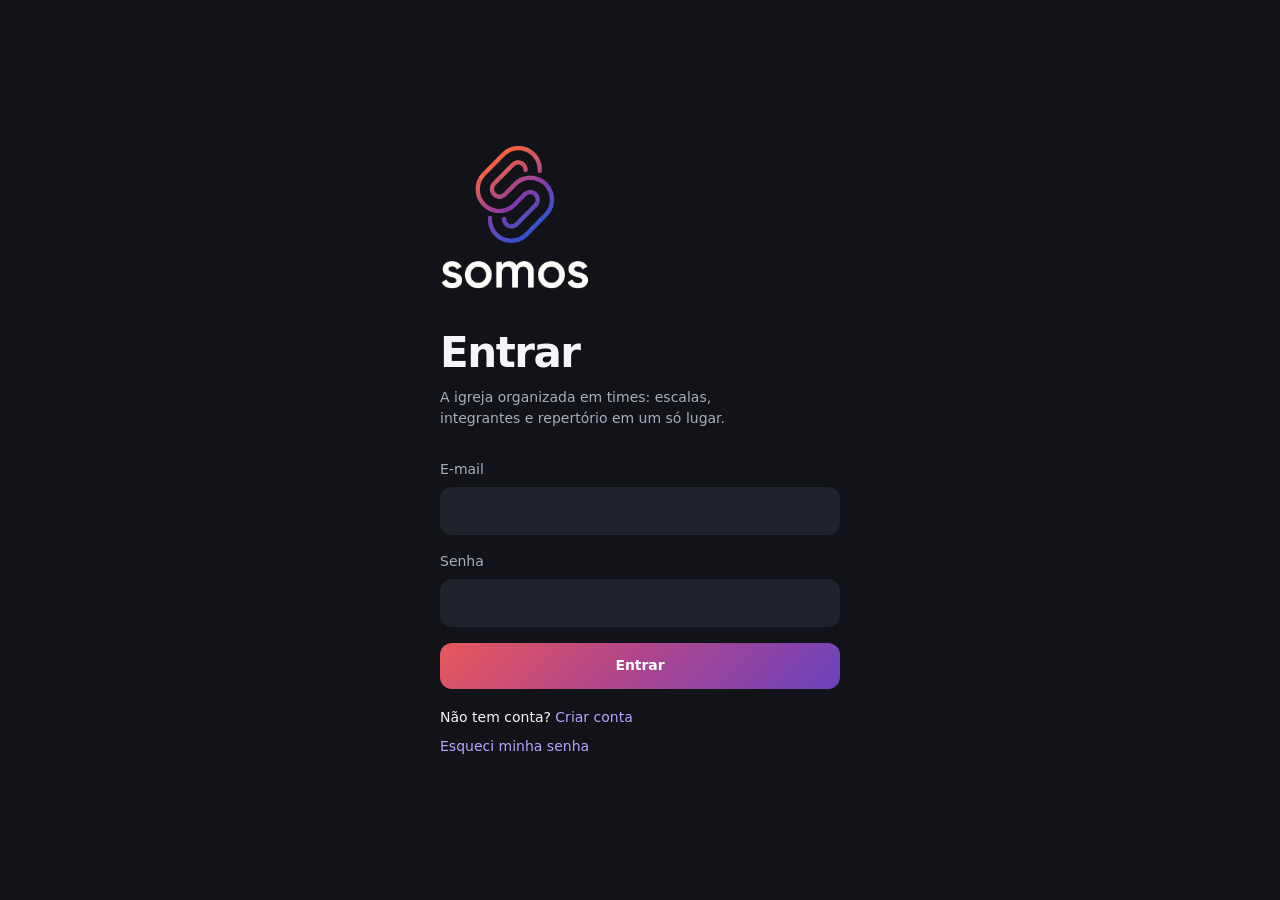
==== commit a13c4088: "Tema escuro/claro com a nova identidade visual do Somos (logo, paleta, ícones, seletor de tema) Co-A" ====
--- a/index.html
+++ b/index.html
@@ -6,8 +6,12 @@
     // endereço antigo (GitHub Pages): leva para o endereço oficial do Somos, mantendo a tela (ex.: o link de convite)
     if (/\.github\.io$/.test(location.hostname)) location.replace("https://somos-20g.pages.dev/" + location.hash);
   </script>
+  <script>
+    // tema antes da primeira pintura (sem piscar): escuro por padrão, claro se a pessoa escolheu
+    try { if (localStorage.getItem("somos.theme") === "light") { document.documentElement.setAttribute("data-theme", "light"); } } catch (e) {}
+  </script>
   <meta name="viewport" content="width=device-width, initial-scale=1, viewport-fit=cover">
-  <meta name="theme-color" content="#121110">
+  <meta name="theme-color" content="#121318">
   <meta name="apple-mobile-web-app-capable" content="yes">
   <meta name="mobile-web-app-capable" content="yes">
   <meta name="apple-mobile-web-app-status-bar-style" content="black-translucent">
--- a/app/styles.css
+++ b/app/styles.css
@@ -5,26 +5,49 @@
    ===================================================================== */
 /* fontes hospedadas no próprio app (licença OFL em app/fonts) — funcionam também sem internet */
 @font-face { font-family: "Sora"; src: url("fonts/sora.woff") format("woff"); font-weight: 100 900; font-style: normal; font-display: swap; }
+/* ---- Identidade Somos: a paleta vem da logo (laranja → magenta → roxo → azul). Dois temas: escuro (padrão) e claro. */
 :root {
-  --ink: #0c0c0f; --ink-2: #121216; --surface: #151519; --raised: #1b1b20; --raised-2: #232329;
-  --glass: rgba(255, 255, 255, .055); --glass-2: rgba(255, 255, 255, .09);
-  --line: rgba(255, 255, 255, .07); --line-2: rgba(255, 255, 255, .12);
-  --text: #f4f4f6; --muted: #a8a8b2; --dim: #80808b;
-  --accent: rgb(61, 139, 255); --accent-rgb: 61, 139, 255;
+  --brand-1: #FA6141; --brand-2: #E25961; --brand-3: #B1468A; --brand-4: #6B42BC; --brand-5: #3753D1;
+  --grad: linear-gradient(135deg, #FA6141 0%, #C24B7E 36%, #7A45C6 68%, #3753D1 100%);
+  --grad-btn: linear-gradient(135deg, #E8585B 0%, #B1468A 46%, #6B42BC 100%);
+  /* escuro */
+  --ink: #121318; --ink-2: #171920; --surface: #1b1d25; --raised: #21232c; --raised-2: #2a2d38;
+  --w: 255, 255, 255;                       /* cor das camadas translúcidas (vidro, linhas): branco no escuro, grafite no claro */
+  --glass: rgba(var(--w), .055); --glass-2: rgba(var(--w), .09);
+  --line: rgba(var(--w), .08); --line-2: rgba(var(--w), .14);
+  --text: #f6f6f9; --muted: #a9acba; --dim: #838799;
+  --accent: rgb(123, 85, 224); --accent-rgb: 123, 85, 224; --accent-ink: #b9a3ff;
+  --info: #8ab8ff; --tag-ink: #c9b9ff;
   --champ: var(--accent); --champ-rgb: var(--accent-rgb);
   --ok: #5fcf9f; --warn: #e5b45a; --danger: #ef7b7b;
+  --glow-1: rgba(107, 66, 188, .34); --glow-2: rgba(250, 97, 65, .14);
+  --nav-glass: rgba(28, 29, 36, .62); --shadow: rgba(0, 0, 0, .55); --input-focus: #181a22;
   --r-lg: 22px; --r: 14px; --r-sm: 10px; --nav-h: 72px;
   --serif: "Sora", ui-sans-serif, system-ui, -apple-system, "Segoe UI", sans-serif;
   --sans: "Sora", ui-sans-serif, system-ui, -apple-system, "Segoe UI", sans-serif;
   --ease: cubic-bezier(.2, .8, .2, 1);
   color-scheme: dark;
 }
+/* claro */
+:root[data-theme="light"] {
+  --ink: #f4f5f9; --ink-2: #ebedf3; --surface: #ffffff; --raised: #ffffff; --raised-2: #eceef4;
+  --w: 22, 24, 36;
+  --glass: rgba(var(--w), .045); --glass-2: rgba(var(--w), .07);
+  --line: rgba(var(--w), .10); --line-2: rgba(var(--w), .16);
+  --text: #171923; --muted: #565b6e; --dim: #7a7f93;
+  --accent: rgb(107, 66, 188); --accent-rgb: 107, 66, 188; --accent-ink: #5b35a8;
+  --info: #2557c8; --tag-ink: #5b35a8;
+  --ok: #17895c; --warn: #9a6512; --danger: #c93f3f;
+  --glow-1: rgba(107, 66, 188, .10); --glow-2: rgba(250, 97, 65, .08);
+  --nav-glass: rgba(var(--w), .78); --shadow: rgba(30, 33, 55, .16); --input-focus: #ffffff;
+  color-scheme: light;
+}
 * { box-sizing: border-box; -webkit-tap-highlight-color: transparent; }
 html, body { margin: 0; min-height: 100%; }
 body { background: var(--ink); color: var(--text); font: 400 14px/1.5 var(--sans); letter-spacing: -.01em;
   -webkit-font-smoothing: antialiased; -moz-osx-font-smoothing: grayscale; overflow-x: hidden; }
 body.noscroll { overflow: hidden; }
-a { color: var(--accent); text-decoration: none; }
+a { color: var(--accent-ink); text-decoration: none; }
 button { font: inherit; color: inherit; background: none; border: 0; padding: 0; cursor: pointer; }
 input, select, textarea { font: inherit; color: var(--text); }
 img { max-width: 100%; display: block; }
@@ -35,14 +58,14 @@
 
 /* fundo: uma única luz fria vinda do alto, quase imperceptível */
 .backdrop { position: fixed; inset: 0; z-index: -1; pointer-events: none;
-  background: radial-gradient(140% 55% at 70% -12%, rgba(var(--accent-rgb), .42), transparent 62%),
-              radial-gradient(90% 40% at 0% -5%, rgba(var(--accent-rgb), .16), transparent 60%),
-              linear-gradient(180deg, color-mix(in srgb, var(--accent) 10%, var(--ink)) 0%, var(--ink) 45%); }
+  background: radial-gradient(130% 50% at 88% -12%, var(--glow-1), transparent 62%),
+              radial-gradient(90% 38% at 0% -6%, var(--glow-2), transparent 60%),
+              var(--ink); }
 .backdrop svg { display: none; }
 
 /* ------------------------------------------------------------- utilitários */
 .muted { color: var(--muted); } .dim { color: var(--dim); } .small { font-size: 14px; } .tiny { font-size: 12px; }
-.accent { color: var(--accent); } .ok { color: var(--ok); } .warn { color: var(--warn); } .danger-t { color: var(--danger); }
+.accent { color: var(--accent-ink); } .ok { color: var(--ok); } .warn { color: var(--warn); } .danger-t { color: var(--danger); }
 .row { display: flex; align-items: center; } .col { display: flex; flex-direction: column; } .wrap { flex-wrap: wrap; }
 .gap { gap: 10px; } .gap-s { gap: 6px; } .gap-l { gap: 18px; } .between { justify-content: space-between; } .end { justify-content: flex-end; }
 .grow { flex: 1; min-width: 0; } .mt { margin-top: 18px; } .mt-s { margin-top: 8px; } .mb { margin-bottom: 18px; } .center { text-align: center; }
@@ -73,16 +96,16 @@
 
 /* navegação inferior: cápsula flutuante com botões redondos de vidro */
 .bottomnav { position: fixed; left: 50%; transform: translateX(-50%); bottom: calc(14px + env(safe-area-inset-bottom)); z-index: 40;
-  display: flex !important; gap: 8px; padding: 8px; border-radius: 99px; background: rgba(28, 28, 33, .62);
-  box-shadow: inset 0 0 0 1px var(--line-2), 0 18px 44px rgba(0, 0, 0, .55);
+  display: flex !important; gap: 8px; padding: 8px; border-radius: 99px; background: var(--nav-glass);
+  box-shadow: inset 0 0 0 1px var(--line-2), 0 18px 44px var(--shadow);
   backdrop-filter: blur(24px) saturate(1.4); -webkit-backdrop-filter: blur(24px) saturate(1.4); }
-.bottomnav a { width: 54px; height: 54px; border-radius: 50%; display: grid; place-items: center; color: #d9d9de; position: relative;
-  background: rgba(255, 255, 255, .06); box-shadow: inset 0 0 0 1px rgba(255, 255, 255, .1); transition: background .2s, color .2s, box-shadow .2s; }
+.bottomnav a { width: 54px; height: 54px; border-radius: 50%; display: grid; place-items: center; color: var(--muted); position: relative;
+  background: rgba(var(--w), .06); box-shadow: inset 0 0 0 1px rgba(var(--w), .1); transition: background .2s, color .2s, box-shadow .2s; }
 .bottomnav a span { position: absolute; width: 1px; height: 1px; overflow: hidden; clip: rect(0 0 0 0); }
 .bottomnav a .ic { width: 22px; height: 22px; stroke-width: 1.5; }
-.bottomnav a.on { color: #fff; background: rgba(var(--accent-rgb), .22); box-shadow: inset 0 0 0 1.5px rgba(var(--accent-rgb), .85), 0 0 18px rgba(var(--accent-rgb), .25); }
+.bottomnav a.on { color: var(--accent-ink); background: rgba(var(--accent-rgb), .22); box-shadow: inset 0 0 0 1.5px rgba(var(--accent-rgb), .85), 0 0 18px rgba(var(--accent-rgb), .25); }
 .bottomnav .fab { width: 54px; height: 54px; border-radius: 50%; display: grid; place-items: center; color: #fff;
-  background: var(--accent); box-shadow: inset 0 1px 0 rgba(255, 255, 255, .35), 0 8px 20px rgba(var(--accent-rgb), .35); transition: transform .2s var(--ease); }
+  background: var(--grad-btn); box-shadow: 0 8px 20px rgba(var(--accent-rgb), .35); transition: transform .2s var(--ease); }
 .bottomnav .fab:active, .bottomnav a:active { transform: scale(.94); }
 .bottomnav .fab .ic { width: 24px; height: 24px; stroke-width: 2; }
 
@@ -93,9 +116,9 @@
     flex-direction: column; align-items: stretch; gap: 4px; padding: 0; border-radius: 0; background: none; box-shadow: none; backdrop-filter: none; -webkit-backdrop-filter: none; }
   .bottomnav a span { position: static; width: auto; height: auto; clip: auto; overflow: visible; }
   .bottomnav a { display: flex; width: auto; flex-direction: row; justify-content: flex-start; gap: 14px; padding: 11px 14px; font-size: 14px; border-radius: 14px; height: auto; background: none; box-shadow: none; color: var(--muted); }
-  .bottomnav a:hover { background: rgba(255, 255, 255, .035); color: var(--text); }
+  .bottomnav a:hover { background: rgba(var(--w), .035); color: var(--text); }
   .bottomnav a.on { background: var(--glass); box-shadow: inset 0 0 0 1px var(--line-2); color: var(--text); }
-  .bottomnav a.on .ic { color: var(--accent); }
+  .bottomnav a.on .ic { color: var(--accent-ink); }
   .bottomnav a.on::after { display: none; }
   .bottomnav .fab { width: 100%; height: 46px; border-radius: 14px; margin: 0 0 14px; order: -1; display: flex; gap: 8px; font-weight: 600; font-size: 14px; }
   .bottomnav .fab::after { content: "Adicionar"; }
@@ -122,21 +145,21 @@
 .av { --s: 44px; width: var(--s); height: var(--s); border-radius: 50%; flex: none; display: grid; place-items: center; overflow: hidden;
   background: linear-gradient(160deg, #1d2838, #111926); color: #c9d4e6; font-weight: 600; font-size: calc(var(--s) * .34); letter-spacing: .02em; }
 .av img { width: 100%; height: 100%; object-fit: cover; }
-.av.ring { box-shadow: 0 0 0 2px var(--ink), 0 0 0 3.5px rgba(255, 255, 255, .55); }
+.av.ring { box-shadow: 0 0 0 2px var(--ink), 0 0 0 3.5px rgba(var(--w), .55); }
 .tbadge { --s: 44px; --tc: var(--accent); width: var(--s); height: var(--s); border-radius: calc(var(--s) * .32); flex: none; display: grid; place-items: center; overflow: hidden;
-  background: color-mix(in srgb, var(--tc) 22%, #0f1622); color: #fff; font: 500 calc(var(--s) * .34) / 1 var(--sans);
+  background: color-mix(in srgb, var(--tc) 42%, #141722); color: #fff; font: 500 calc(var(--s) * .34) / 1 var(--sans);
   box-shadow: inset 0 0 0 1px color-mix(in srgb, var(--tc) 40%, transparent); }
 .tbadge img { width: 100%; height: 100%; object-fit: contain; }
-.pill { display: inline-flex; align-items: center; gap: 6px; padding: 4px 10px; border-radius: 99px; background: rgba(255, 255, 255, .06);
+.pill { display: inline-flex; align-items: center; gap: 6px; padding: 4px 10px; border-radius: 99px; background: rgba(var(--w), .06);
   font-size: 12px; font-weight: 500; color: #d6deea; white-space: nowrap; }
 .pill .ic { width: 15px; height: 15px; }
 .tag { display: inline-flex; align-items: center; padding: 3px 9px; border-radius: 99px; font-size: 12px; font-weight: 600; letter-spacing: .01em;
-  background: rgba(var(--accent-rgb), .16); color: #a9cbff; }
-.tag.soft { background: rgba(var(--accent-rgb), .13); color: #a9cbff; }
-.tag.gray { background: rgba(255, 255, 255, .07); color: var(--muted); }
+  background: rgba(var(--accent-rgb), .16); color: var(--tag-ink); }
+.tag.soft { background: rgba(var(--accent-rgb), .13); color: var(--tag-ink); }
+.tag.gray { background: rgba(var(--w), .07); color: var(--muted); }
 .tag.warn { background: rgba(229, 180, 90, .14); color: var(--warn); } .tag.err { background: rgba(239, 123, 123, .14); color: var(--danger); }
 .tag.ok { background: rgba(95, 207, 159, .13); color: var(--ok); }
-.tag.champ { background: rgba(255, 255, 255, .1); color: #e6e6ea; }
+.tag.champ { background: rgba(var(--w), .1); color: #e6e6ea; }
 
 /* ------------------------------------------------------------- início */
 .hero { display: flex; align-items: center; gap: 14px; margin: 6px 0 2px; }
@@ -149,7 +172,7 @@
 .hero-av .cam .ic { width: 15px; height: 15px; }
 .photo-hint { display: flex; align-items: center; gap: 14px; width: 100%; text-align: left; margin-top: 20px; padding: 14px 16px; border-radius: var(--r);
   background: var(--glass); border: 1px solid var(--line-2); }
-.photo-hint > .ic { color: var(--accent); width: 22px; height: 22px; }
+.photo-hint > .ic { color: var(--accent-ink); width: 22px; height: 22px; }
 .photo-hint b { display: block; font-weight: 600; font-size: 14px; } .photo-hint small { color: var(--muted); font-size: 14px; }
 .shortcuts { display: none; }
 
@@ -159,20 +182,20 @@
   padding: 12px; border-radius: var(--r-lg); background: var(--glass); border: 1px solid var(--line-2); text-align: left; }
 .notice .art { width: 112px; height: 112px; border-radius: 14px; background-size: cover; background-position: center; display: grid; place-items: center;
   background-color: var(--raised); background-image: radial-gradient(120% 90% at 20% 0%, rgba(var(--accent-rgb), .35), transparent 60%); }
-.notice .art .ic { width: 30px; height: 30px; color: rgba(255, 255, 255, .7); stroke-width: 1.4; }
+.notice .art .ic { width: 30px; height: 30px; color: rgba(var(--w), .7); stroke-width: 1.4; }
 .notice h3 { font: 600 20px/1.2 var(--serif); margin: 8px 0 6px; letter-spacing: -.02em; }
 .notice .meta { color: var(--muted); font-size: 14px; }
 .notice .meta .ic { display: none; }
 .notice .go { width: 32px; height: 32px; border-radius: 50%; display: grid; place-items: center; color: var(--dim); margin-right: 4px; }
 .dots { display: flex; justify-content: center; gap: 6px; margin: 12px 0 0; }
-.dots i { width: 5px; height: 5px; border-radius: 5px; background: rgba(255, 255, 255, .2); transition: .25s var(--ease); }
+.dots i { width: 5px; height: 5px; border-radius: 5px; background: rgba(var(--w), .2); transition: .25s var(--ease); }
 .dots i.on { width: 16px; background: var(--text); }
 
 /* escala: data em numerais leves, sem caixa; a próxima ganha o cartão na cor da igreja */
 #ups, .schedlist { border-top: 1px solid var(--line); }
 .sched { display: grid; grid-template-columns: 56px 1fr auto; align-items: center; gap: 16px; padding: 16px 2px; border-bottom: 1px solid var(--line);
   color: inherit; width: 100%; text-align: left; transition: background .2s; }
-.sched:hover { background: rgba(255, 255, 255, .015); }
+.sched:hover { background: rgba(var(--w), .015); }
 .sched .date { text-align: center; line-height: 1; color: var(--muted); font-size: 12px; }
 .sched .date b { display: block; font: 700 30px/1 var(--serif); font-variant-numeric: tabular-nums; color: var(--text); margin: 4px 0 3px; letter-spacing: -.02em; }
 .sched .info { min-width: 0; }
@@ -183,15 +206,15 @@
 .sched .seen .ic { width: 14px; height: 14px; }
 .sched > .chev { color: var(--dim); width: 18px; }
 .sched.draft .date b { color: var(--muted); }
-.sched.feature { grid-template-columns: 76px 1fr auto; margin: 0 0 8px; padding: 22px 18px; border-radius: var(--r-lg); border: 1px solid rgba(255, 255, 255, .16);
+.sched.feature { grid-template-columns: 76px 1fr auto; margin: 0 0 8px; padding: 22px 18px; border-radius: var(--r-lg); border: 1px solid rgba(var(--w), .16);
   background: linear-gradient(140deg, color-mix(in srgb, var(--accent) 62%, #1a1a20) 0%, color-mix(in srgb, var(--accent) 28%, #141418) 60%, color-mix(in srgb, var(--accent) 42%, #18181c) 100%);
-  box-shadow: inset 0 1px 0 rgba(255, 255, 255, .22), 0 16px 34px rgba(0, 0, 0, .35); }
-.sched.feature .info .meta, .sched.feature .date { color: rgba(255, 255, 255, .72); }
+  box-shadow: inset 0 1px 0 rgba(var(--w), .22), 0 16px 34px rgba(0, 0, 0, .35); }
+.sched.feature .info .meta, .sched.feature .date { color: rgba(var(--w), .72); }
 .sched.feature .pill { background: rgba(0, 0, 0, .22); color: #fff; }
-.sched.feature .tag.soft { background: rgba(255, 255, 255, .2); color: #fff; }
-.sched.feature > .chev { color: rgba(255, 255, 255, .7); }
+.sched.feature .tag.soft { background: rgba(var(--w), .2); color: #fff; }
+.sched.feature > .chev { color: rgba(var(--w), .7); }
 .sched.feature + .sched { border-top: 0; }
-.sched.feature .date { border-right: 1px solid rgba(255, 255, 255, .2); padding-right: 14px; }
+.sched.feature .date { border-right: 1px solid rgba(var(--w), .2); padding-right: 14px; }
 .sched.feature .date b { font-size: 40px; font-weight: 700; color: #fff; letter-spacing: -.04em; }
 .sched.feature .info h3 { font: 600 22px/1.15 var(--serif); white-space: normal; letter-spacing: -.02em; color: #fff; }
 #ups:has(.sched.feature) { border-top: 0; }
@@ -206,7 +229,7 @@
 /* ------------------------------------------------------------- listas (linhas sobre o fundo) */
 .list { border-top: 1px solid var(--line); }
 .li { display: flex; align-items: center; gap: 14px; padding: 13px 2px; border-bottom: 1px solid var(--line); width: 100%; text-align: left; min-height: 60px; color: inherit; transition: background .2s; }
-button.li:hover, a.li:hover { background: rgba(255, 255, 255, .02); }
+button.li:hover, a.li:hover { background: rgba(var(--w), .02); }
 .li .t { font-weight: 600; font-size: 14px; } .li .s { color: var(--muted); font-size: 14px; margin-top: 2px; display: block; }
 .li .ic.chev { color: var(--dim); width: 17px; }
 .li > .ic { color: var(--muted); }
@@ -226,17 +249,17 @@
   font-weight: 600; font-size: 14px; letter-spacing: -.005em; transition: background .2s, transform .15s, opacity .2s; white-space: nowrap; }
 .btn:active { transform: scale(.985); }
 .btn .ic { width: 18px; height: 18px; }
-.btn.primary { background: var(--accent); color: #fff; }
-.btn.primary:hover { background: color-mix(in srgb, var(--accent) 88%, #fff); }
-.btn.ghost { background: rgba(255, 255, 255, .055); color: var(--text); }
-.btn.ghost:hover { background: rgba(255, 255, 255, .09); }
+.btn.primary { background: var(--grad-btn); color: #fff; }
+.btn.primary:hover { filter: brightness(1.08); }
+.btn.ghost { background: rgba(var(--w), .055); color: var(--text); }
+.btn.ghost:hover { background: rgba(var(--w), .09); }
 .btn.danger { background: rgba(239, 123, 123, .1); color: var(--danger); }
 .btn.sm { height: 36px; padding: 0 14px; font-size: 14px; border-radius: 10px; }
 .btn.block { width: 100%; }
 .btn:disabled { opacity: .5; pointer-events: none; }
 .btn.loading { position: relative; color: transparent !important; }
-.btn.loading::after { content: ""; position: absolute; width: 18px; height: 18px; border-radius: 50%; border: 2px solid rgba(255, 255, 255, .3); border-top-color: #fff; animation: spin .7s linear infinite; }
-.link { color: var(--accent); font-weight: 500; }
+.btn.loading::after { content: ""; position: absolute; width: 18px; height: 18px; border-radius: 50%; border: 2px solid rgba(var(--w), .3); border-top-color: #fff; animation: spin .7s linear infinite; }
+.link { color: var(--accent-ink); font-weight: 500; }
 .field { display: block; margin-bottom: 16px; }
 .field > span { display: block; font-size: 14px; font-weight: 500; color: var(--muted); margin-bottom: 7px; }
 .input, .field input:not([type=checkbox]):not([type=radio]):not([type=color]), .field select, .field textarea {
@@ -244,7 +267,7 @@
   transition: border-color .2s, background .2s; -webkit-appearance: none; appearance: none; }
 .field select { background-image: url("data:image/svg+xml,%3Csvg xmlns='http://www.w3.org/2000/svg' width='12' height='12' viewBox='0 0 24 24' fill='none' stroke='%238a95a7' stroke-width='2'%3E%3Cpath d='m6 9 6 6 6-6'/%3E%3C/svg%3E"); background-repeat: no-repeat; background-position: right 14px center; padding-right: 36px; }
 .field textarea { height: auto; min-height: 104px; padding: 13px 14px; resize: vertical; line-height: 1.5; }
-.input:focus, .field input:focus, .field select:focus, .field textarea:focus { border-color: rgba(var(--accent-rgb), .7); background: #0b1320; }
+.input:focus, .field input:focus, .field select:focus, .field textarea:focus { border-color: rgba(var(--accent-rgb), .7); background: var(--input-focus); }
 .field input:disabled { color: var(--muted); }
 .field .hint { display: block; font-size: 12px; color: var(--dim); margin-top: 6px; }
 .two { display: grid; grid-template-columns: 1fr 1fr; gap: 12px; }
@@ -255,7 +278,7 @@
 .search input { padding-left: 42px !important; }
 .chips { display: flex; gap: 6px; overflow-x: auto; scrollbar-width: none; padding: 2px 0; }
 .chips::-webkit-scrollbar { display: none; }
-.chip { flex: none; height: 34px; padding: 0 13px; border-radius: 99px; background: rgba(255, 255, 255, .05); font-size: 14px; font-weight: 500; color: var(--muted);
+.chip { flex: none; height: 34px; padding: 0 13px; border-radius: 99px; background: rgba(var(--w), .05); font-size: 14px; font-weight: 500; color: var(--muted);
   display: inline-flex; align-items: center; gap: 6px; transition: background .2s, color .2s; cursor: pointer; }
 .chip:hover { color: var(--text); }
 .chip.on { background: var(--text); color: var(--ink); }
@@ -263,11 +286,11 @@
 .chip .ic { width: 15px; height: 15px; }
 .switch { position: relative; width: 46px; height: 28px; flex: none; }
 .switch input { opacity: 0; position: absolute; inset: 0; margin: 0; cursor: pointer; z-index: 1; }
-.switch i { position: absolute; inset: 0; border-radius: 99px; background: rgba(255, 255, 255, .13); transition: .2s; }
+.switch i { position: absolute; inset: 0; border-radius: 99px; background: rgba(var(--w), .13); transition: .2s; }
 .switch i::after { content: ""; position: absolute; top: 3px; left: 3px; width: 22px; height: 22px; border-radius: 50%; background: #fff; transition: .25s var(--ease); }
 .switch input:checked + i { background: var(--accent); } .switch input:checked + i::after { left: 21px; }
 .check { display: flex; align-items: center; gap: 12px; padding: 10px 0; cursor: pointer; }
-.check input { width: 19px; height: 19px; accent-color: var(--accent); }
+.check input { width: 19px; height: 19px; accent-color: var(--accent-ink); }
 .seg2 { display: grid; grid-template-columns: 1fr 1fr; gap: 8px; }
 .seg2 label { position: relative; cursor: pointer; }
 .seg2 input { position: absolute; opacity: 0; }
@@ -282,7 +305,7 @@
 .tabs .on { color: var(--text); }
 .tabs .on::after { content: ""; position: absolute; left: 0; right: 0; bottom: -1px; height: 1.5px; background: var(--text); }
 .colors { display: flex; gap: 10px; flex-wrap: wrap; align-items: center; }
-.colors label { width: 30px; height: 30px; border-radius: 50%; cursor: pointer; position: relative; box-shadow: inset 0 0 0 1px rgba(255, 255, 255, .15); }
+.colors label { width: 30px; height: 30px; border-radius: 50%; cursor: pointer; position: relative; box-shadow: inset 0 0 0 1px rgba(var(--w), .15); }
 .colors input { position: absolute; opacity: 0; }
 .colors input:checked + i { position: absolute; inset: -4px; border-radius: 50%; border: 1.5px solid var(--text); }
 .colors input[type=color] { opacity: 1; width: 30px; height: 30px; border: 0; padding: 0; border-radius: 50%; background: none; position: static; }
@@ -294,7 +317,7 @@
 .sheet { width: 100%; max-width: 600px; max-height: 92vh; overflow-y: auto; background: var(--surface); border: 1px solid var(--line-2); border-bottom: 0;
   border-radius: 22px 26px 0 0; padding: 10px 22px calc(26px + env(safe-area-inset-bottom)); animation: up .3s var(--ease); }
 .sheet.wide { max-width: 880px; }
-.sheet .grab { width: 36px; height: 4px; border-radius: 4px; background: rgba(255, 255, 255, .16); margin: 0 auto 16px; }
+.sheet .grab { width: 36px; height: 4px; border-radius: 4px; background: rgba(var(--w), .16); margin: 0 auto 16px; }
 .sheet h3 { font: 700 23px/1.2 var(--serif); margin-bottom: 14px; letter-spacing: -.01em; }
 .sheet .list { border-top: 0; }
 .sheet-wrap.kb .sheet { max-height: calc(var(--vvh) - 6px); padding-bottom: 14px; }
@@ -307,11 +330,11 @@
 @media (min-width: 700px) { .sheet-wrap { align-items: center; } .sheet { border-radius: 22px; border-bottom: 1px solid var(--line-2); } }
 @keyframes fade { from { opacity: 0; } } @keyframes up { from { transform: translateY(28px); opacity: .5; } }
 .toast { position: fixed; left: 50%; transform: translateX(-50%); bottom: calc(var(--nav-h) + 26px + env(safe-area-inset-bottom)); z-index: 200;
-  background: rgba(38, 38, 44, .72); color: var(--text); padding: 12px 18px; border-radius: 14px; font-weight: 500; font-size: 14px; text-align: center;
+  background: rgba(30, 30, 36, .94); color: var(--text); padding: 12px 18px; border-radius: 14px; font-weight: 500; font-size: 14px; text-align: center;
   box-shadow: inset 0 0 0 1px var(--line-2), 0 14px 40px rgba(0, 0, 0, .45); backdrop-filter: blur(20px) saturate(1.5); -webkit-backdrop-filter: blur(20px) saturate(1.5);
   max-width: calc(100% - 32px); animation: up .25s var(--ease); transition: opacity .3s; }
 .toast.err { background: rgba(92, 28, 28, .78); color: #ffe3e3; } .toast.out { opacity: 0; }
-.spin { width: 24px; height: 24px; border-radius: 50%; border: 2px solid rgba(255, 255, 255, .1); border-top-color: var(--text); animation: spin .8s linear infinite; margin: 48px auto; }
+.spin { width: 24px; height: 24px; border-radius: 50%; border: 2px solid rgba(var(--w), .1); border-top-color: var(--text); animation: spin .8s linear infinite; margin: 48px auto; }
 @keyframes spin { to { transform: rotate(360deg); } }
 .menu .li > .ic { color: var(--text); }
 .menu .li.danger, .menu .li.danger .ic { color: var(--danger); }
@@ -321,9 +344,9 @@
 .cal .dow { text-align: center; font-size: 12px; color: var(--dim); font-weight: 500; padding: 6px 0 8px; }
 .cal .d { aspect-ratio: 1 / 1; border-radius: 50%; display: flex; flex-direction: column; align-items: center; justify-content: center; gap: 3px;
   font-size: 14px; font-weight: 500; font-variant-numeric: tabular-nums; position: relative; min-height: 38px; transition: background .2s; }
-.cal button.d:hover { background: rgba(255, 255, 255, .05); }
+.cal button.d:hover { background: rgba(var(--w), .05); }
 .cal .d.out { opacity: 0; pointer-events: none; }
-.cal .d.today { color: var(--accent); font-weight: 700; }
+.cal .d.today { color: var(--accent-ink); font-weight: 700; }
 .cal .d.sel { background: var(--text); color: var(--ink); }
 .cal .d.blk { background: rgba(239, 123, 123, .14); color: #ffc4c4; }
 .cal .d .marks { display: flex; gap: 2px; height: 4px; }
@@ -335,7 +358,7 @@
 /* ------------------------------------------------------------- músicas */
 .song { display: grid; grid-template-columns: 52px 1fr auto; gap: 14px; align-items: center; padding: 12px 2px; border-bottom: 1px solid var(--line); width: 100%; text-align: left; }
 .list > .song:last-child { border-bottom: 1px solid var(--line); }
-.cover { width: 52px; height: 52px; border-radius: 10px; overflow: hidden; display: grid; place-items: center; flex: none; color: rgba(255, 255, 255, .6);
+.cover { width: 52px; height: 52px; border-radius: 10px; overflow: hidden; display: grid; place-items: center; flex: none; color: rgba(var(--w), .6);
   background: var(--raised); background-image: radial-gradient(110% 90% at 15% 0%, rgba(var(--accent-rgb), .3), transparent 65%); }
 .cover img { width: 100%; height: 100%; object-fit: cover; } .cover .ic { width: 22px; height: 22px; stroke-width: 1.4; }
 .song .t { font-weight: 600; font-size: 16px; }
@@ -344,9 +367,9 @@
 .playbtn { width: 42px; height: 42px; border-radius: 50%; display: grid; place-items: center; background: var(--glass-2); color: var(--text); box-shadow: inset 0 0 0 1px var(--line-2); transition: transform .2s var(--ease); }
 .playbtn:active { transform: scale(.94); }
 .playbtn .ic { width: 16px; height: 16px; margin-left: 2px; }
-.playbtn.dis { background: rgba(255, 255, 255, .06); color: var(--dim); }
+.playbtn.dis { background: rgba(var(--w), .06); color: var(--dim); }
 .selbox { width: 22px; height: 22px; border-radius: 10px; border: 1.5px solid var(--line-2); display: grid; place-items: center; flex: none; }
-.selbox.on { background: var(--accent); border-color: var(--accent); } .selbox .ic { width: 14px; height: 14px; color: #fff; }
+.selbox.on { background: var(--accent); border-color: var(--accent-ink); } .selbox .ic { width: 14px; height: 14px; color: #fff; }
 
 /* ------------------------------------------------------------- chat */
 .chatwrap { display: flex; flex-direction: column; height: calc(100dvh - 140px - env(safe-area-inset-top)); }
@@ -357,25 +380,25 @@
 .msg { max-width: 80%; align-self: flex-start; display: flex; gap: 8px; align-items: flex-end; }
 .msg.me { align-self: flex-end; flex-direction: row-reverse; }
 .bubble { background: var(--raised); border-radius: 22px 18px 18px 6px; padding: 9px 13px; overflow-wrap: anywhere; min-width: 0; }
-.msg.me .bubble { background: var(--accent); color: #fff; border-radius: 22px 18px 6px 18px; }
+.msg.me .bubble { background: var(--grad-btn); color: #fff; border-radius: 22px 18px 6px 18px; }
 .msg.me .bubble a { color: #fff; text-decoration: underline; }
 .bubble .who { font-size: 12px; font-weight: 600; color: var(--muted); margin-bottom: 2px; }
 .bubble .when { font-size: 12px; color: var(--muted); margin-top: 3px; text-align: right; font-variant-numeric: tabular-nums; }
-.msg.me .bubble .when { color: rgba(255, 255, 255, .7); }
+.msg.me .bubble .when { color: rgba(var(--w), .7); }
 .bubble img.att { border-radius: 10px; max-height: 280px; margin: 2px 0; cursor: zoom-in; }
 .day-sep { align-self: center; font-size: 12px; color: var(--muted); padding: 4px 12px; margin: 10px 0; }
 .composer { display: flex; align-items: flex-end; gap: 8px; padding: 10px 0 calc(10px + env(safe-area-inset-bottom)); border-top: 1px solid var(--line); }
 .composer textarea { flex: 1; resize: none; max-height: 140px; min-height: 44px; padding: 11px 16px; border-radius: 22px; background: var(--raised); border: 0; outline: 0; line-height: 1.4; }
-.composer .send { width: 44px; height: 44px; border-radius: 50%; background: var(--accent); color: #fff; display: grid; place-items: center; }
+.composer .send { width: 44px; height: 44px; border-radius: 50%; background: var(--grad-btn); color: #fff; display: grid; place-items: center; }
 .attgrid { display: grid; grid-template-columns: repeat(auto-fill, minmax(96px, 1fr)); gap: 8px; }
 .attgrid button { display: flex; flex-direction: column; align-items: center; gap: 8px; padding: 16px 6px; border-radius: 14px; background: var(--raised); font-size: 14px; font-weight: 500; }
 .attgrid .ic { width: 24px; height: 24px; color: var(--text); stroke-width: 1.4; }
 .pollbox { min-width: 230px; } .pollbox .q { font-weight: 600; margin-bottom: 8px; }
-.pollopt { display: block; width: 100%; text-align: left; position: relative; border-radius: 10px; padding: 8px 10px; margin-top: 6px; background: rgba(255, 255, 255, .06); overflow: hidden; }
-.msg.me .pollopt { background: rgba(255, 255, 255, .16); }
+.pollopt { display: block; width: 100%; text-align: left; position: relative; border-radius: 10px; padding: 8px 10px; margin-top: 6px; background: rgba(var(--w), .06); overflow: hidden; }
+.msg.me .pollopt { background: rgba(var(--w), .16); }
 .pollopt .bar { position: absolute; inset: 0 auto 0 0; background: rgba(var(--champ-rgb), .22); transition: width .4s var(--ease); }
 .pollopt span { position: relative; display: flex; justify-content: space-between; gap: 8px; }
-.pollopt.mine { box-shadow: inset 0 0 0 1.5px rgba(255, 255, 255, .7); }
+.pollopt.mine { box-shadow: inset 0 0 0 1.5px rgba(var(--w), .7); }
 .songmsg { display: flex; gap: 10px; align-items: center; min-width: 220px; text-align: left; }
 
 /* ------------------------------------------------------------- player (palco) */
@@ -393,19 +416,19 @@
 .ptabs button.on::after { content: ""; position: absolute; left: 0; right: 0; bottom: -1px; height: 1.5px; background: var(--text); }
 .pbody { flex: 1; overflow-y: auto; padding: 8px 18px 14px; }
 .timeline { position: relative; height: 24px; margin: 8px 18px 0; cursor: pointer; touch-action: none; }
-.timeline .rail { position: absolute; left: 0; right: 0; top: 11px; height: 3px; border-radius: 3px; background: rgba(255, 255, 255, .1); }
+.timeline .rail { position: absolute; left: 0; right: 0; top: 11px; height: 3px; border-radius: 3px; background: rgba(var(--w), .1); }
 .timeline .prog { position: absolute; left: 0; top: 11px; height: 3px; border-radius: 3px; background: var(--accent); }
-.timeline .head { position: absolute; top: 6px; width: 13px; height: 13px; margin-left: -6.5px; border-radius: 50%; background: #fff; box-shadow: 0 0 0 4px rgba(255, 255, 255, .12); }
-.timeline .mk { position: absolute; top: 0; height: 30px; border-left: 1px solid rgba(255, 255, 255, .22); font-size: 12px; color: var(--muted); padding-left: 4px; white-space: nowrap; overflow: hidden; }
+.timeline .head { position: absolute; top: 6px; width: 13px; height: 13px; margin-left: -6.5px; border-radius: 50%; background: #fff; box-shadow: 0 0 0 4px rgba(var(--w), .12); }
+.timeline .mk { position: absolute; top: 0; height: 30px; border-left: 1px solid rgba(var(--w), .22); font-size: 12px; color: var(--muted); padding-left: 4px; white-space: nowrap; overflow: hidden; }
 .timeline .rg { position: absolute; top: 0; height: 17px; background: rgba(var(--champ-rgb), .1); border-left: 1.5px solid var(--champ); font-size: 12px; color: var(--champ); padding-left: 5px; border-radius: 0 4px 4px 0; white-space: nowrap; overflow: hidden; }
 .timeline .rg.on { background: rgba(var(--champ-rgb), .28); color: #fff; }
 .times { display: flex; justify-content: space-between; color: var(--muted); font-size: 12px; padding: 3px 18px 0; font-variant-numeric: tabular-nums; }
 .transport { display: flex; align-items: center; justify-content: center; gap: 8px; padding: 10px 18px calc(16px + env(safe-area-inset-bottom)); flex-wrap: wrap; }
 .transport button { width: 46px; height: 46px; border-radius: 50%; display: grid; place-items: center; color: var(--text); background: var(--glass); box-shadow: inset 0 0 0 1px var(--line); }
-.transport button:hover { background: rgba(255, 255, 255, .05); }
+.transport button:hover { background: rgba(var(--w), .05); }
 .transport button.on { color: var(--champ); }
-.transport .pp { width: 66px; height: 66px; background: var(--accent); color: #fff; box-shadow: inset 0 1px 0 rgba(255,255,255,.35), 0 10px 24px rgba(var(--accent-rgb), .35); }
-.transport .pp:hover { background: color-mix(in srgb, var(--accent) 88%, #fff); }
+.transport .pp { width: 66px; height: 66px; background: var(--grad-btn); color: #fff; box-shadow: inset 0 1px 0 rgba(var(--w), .35), 0 10px 24px rgba(var(--accent-rgb), .35); }
+.transport .pp:hover { filter: brightness(1.08); }
 .transport .pp .ic { width: 26px; height: 26px; }
 .transport .master { display: flex; align-items: center; gap: 10px; width: 100%; max-width: 380px; color: var(--muted); margin-top: 4px; }
 .transport .master input { flex: 1; }
@@ -416,13 +439,13 @@
 .trk .ctl { display: flex; gap: 5px; align-items: center; margin-top: 7px; }
 .trk.child .nm { padding-left: 14px; }
 .trk.folder .wave { opacity: .45; }
-.ms { width: 28px; height: 24px; border-radius: 10px; font-size: 12px; font-weight: 700; background: rgba(255, 255, 255, .07); color: var(--muted); }
+.ms { width: 28px; height: 24px; border-radius: 10px; font-size: 12px; font-weight: 700; background: rgba(var(--w), .07); color: var(--muted); }
 .ms.m.on { background: #e2a03f; color: #1a1000; } .ms.s.on { background: var(--champ); color: #1a1408; }
-.wave { height: 50px; position: relative; border-radius: 10px; overflow: hidden; background: rgba(255, 255, 255, .025); }
+.wave { height: 50px; position: relative; border-radius: 10px; overflow: hidden; background: rgba(var(--w), .025); }
 .wave canvas { width: 100%; height: 100%; display: block; }
 .wave .ph-line { position: absolute; top: 0; bottom: 0; width: 1px; background: #fff; }
 .trk.silent .wave canvas { opacity: .25; }
-input[type=range].fader { -webkit-appearance: none; appearance: none; height: 3px; border-radius: 3px; background: rgba(255, 255, 255, .14); outline: 0; width: 100%; }
+input[type=range].fader { -webkit-appearance: none; appearance: none; height: 3px; border-radius: 3px; background: rgba(var(--w), .14); outline: 0; width: 100%; }
 input[type=range].fader::-webkit-slider-thumb { -webkit-appearance: none; width: 15px; height: 15px; border-radius: 50%; background: #fff; box-shadow: 0 1px 4px rgba(0, 0, 0, .5); }
 input[type=range].fader::-moz-range-thumb { width: 15px; height: 15px; border-radius: 50%; background: #fff; border: 0; }
 .mixer { display: flex; gap: 8px; overflow-x: auto; padding: 10px 0 8px; min-height: 100%; }
@@ -431,7 +454,7 @@
 .strip .nm { font-size: 12px; font-weight: 600; width: 100%; text-align: center; white-space: nowrap; overflow: hidden; text-overflow: ellipsis; }
 .strip .vfader { writing-mode: vertical-lr; direction: rtl; -webkit-appearance: slider-vertical; appearance: slider-vertical; width: 28px; height: 200px; accent-color: var(--text); }
 .strip .db { font-size: 12px; color: var(--muted); font-variant-numeric: tabular-nums; }
-.strip .meter { width: 5px; height: 200px; border-radius: 4px; background: rgba(255, 255, 255, .06); position: relative; overflow: hidden; }
+.strip .meter { width: 5px; height: 200px; border-radius: 4px; background: rgba(var(--w), .06); position: relative; overflow: hidden; }
 .strip .meter i { position: absolute; left: 0; right: 0; bottom: 0; background: linear-gradient(0deg, #4fbf8f, #d9c27a 75%, #e8796f); height: 0; transition: height .06s linear; }
 .strip .fz { display: flex; gap: 5px; align-items: flex-end; }
 .lyr { max-width: 680px; margin: 0 auto; padding: 18px 0 40px; }
@@ -441,7 +464,7 @@
 .lyr.playing .blk { opacity: .28; }
 .lyr.playing .blk.on { opacity: 1; transform: translateX(6px); }
 .lyr .blk .tm { font-size: 12px; color: var(--muted); font-variant-numeric: tabular-nums; }
-.loadbar { height: 2px; background: rgba(255, 255, 255, .06); margin: 0 18px; border-radius: 2px; overflow: hidden; transition: opacity .6s; }
+.loadbar { height: 2px; background: rgba(var(--w), .06); margin: 0 18px; border-radius: 2px; overflow: hidden; transition: opacity .6s; }
 .loadbar i { display: block; height: 100%; background: var(--champ); transition: width .3s; }
 
 /* ------------------------------------------------------------- entrada (login, convite) */
@@ -452,7 +475,7 @@
 .brandmark img { width: 40px; height: 40px; border-radius: 10px; }
 .brandmark b { font-size: 22px; font-weight: 600; letter-spacing: -.02em; }
 .auth .logo .tbadge { --s: 46px !important; border-radius: 14px !important; background: var(--raised); box-shadow: inset 0 0 0 1px var(--line-2); }
-.auth .logo .tbadge .ic { width: 22px; height: 22px; color: var(--accent); }
+.auth .logo .tbadge .ic { width: 22px; height: 22px; color: var(--accent-ink); }
 .auth h1 { font: 700 42px/1.05 var(--serif); letter-spacing: -.035em; }
 .auth .sub { color: var(--muted); margin: 12px 0 30px; font-size: 14px; max-width: 34ch; }
 .auth .center { text-align: left; }
@@ -503,7 +526,7 @@
 
 /* Multimídia: pedidos, roteiro e checklist */
 .reqic { width: 40px; height: 40px; border-radius: 10px; display: grid; place-items: center; background: var(--glass); box-shadow: inset 0 0 0 1px var(--line); flex: none; }
-.reqic .ic { width: 19px; height: 19px; color: var(--accent); }
+.reqic .ic { width: 19px; height: 19px; color: var(--accent-ink); }
 .kinds { display: flex; gap: 8px; flex-wrap: wrap; }
 .kinds label { cursor: pointer; }
 .kinds input { position: absolute; opacity: 0; pointer-events: none; }
@@ -513,7 +536,7 @@
 .kinds input:focus-visible + span { outline: 2px solid var(--accent); outline-offset: 2px; }
 .cues { display: flex; flex-direction: column; }
 .cue { display: grid; grid-template-columns: 52px 1fr; gap: 12px; padding: 12px 0; border-bottom: 1px solid var(--line); position: relative; }
-.cue .ct { font-weight: 700; font-variant-numeric: tabular-nums; color: var(--accent); padding-top: 1px; }
+.cue .ct { font-weight: 700; font-variant-numeric: tabular-nums; color: var(--accent-ink); padding-top: 1px; }
 .cue.k-louvor .ct, .cue.k-pregacao .ct { color: var(--champ); }
 .cue-songs { display: flex; flex-direction: column; gap: 6px; margin-top: 8px; }
 .cue-song { display: flex; align-items: center; gap: 10px; padding: 9px 12px; border-radius: 10px; background: var(--glass); box-shadow: inset 0 0 0 1px var(--line); text-align: left; min-width: 0; }
@@ -551,7 +574,7 @@
 .dmenu { display: flex; flex-direction: column; margin-top: 10px; flex: 1; overflow-y: auto; min-height: 0; }
 .dmenu a, .dfoot a, .dmenu button, .dfoot button { width: 100%; text-align: left; display: flex; align-items: center; gap: 18px; padding: 13px 12px; border-radius: 14px; color: var(--text); font-size: 16px; font-weight: 500; }
 .dmenu a:hover, .dfoot a:hover, .dmenu button:hover, .dfoot button:hover { background: var(--glass); }
-.dmenu .ic, .dfoot .ic { flex: none; width: 24px; height: 24px; color: var(--accent); stroke-width: 1.6; }
+.dmenu .ic, .dfoot .ic { flex: none; width: 24px; height: 24px; color: var(--accent-ink); stroke-width: 1.6; }
 .dfoot { border-top: 1px solid var(--line); padding-top: 8px; }
 
 /* ------------------------------------------------------------- início: escalas em cartões que se arrastam */
@@ -567,7 +590,7 @@
 .scard.k .kmark svg { width: 92px; height: 92px; stroke-width: 1.2; }
 .scard.k .tag.k { background: rgba(var(--k), .16); color: rgb(var(--k)); box-shadow: none; }
 .scard .sc-top { display: flex; justify-content: space-between; align-items: center; gap: 8px; font-size: 14px; color: var(--muted); }
-.scard .sc-when { display: inline-flex; align-items: center; gap: 6px; color: var(--accent); font-weight: 600; }
+.scard .sc-when { display: inline-flex; align-items: center; gap: 6px; color: var(--accent-ink); font-weight: 600; }
 .scard .sc-when svg { width: 16px; height: 16px; }
 .scard h3 { font: 600 18px/1.25 var(--serif); letter-spacing: -.02em; overflow: hidden; display: -webkit-box; -webkit-line-clamp: 2; -webkit-box-orient: vertical; }
 .scard .sc-sub { display: flex; gap: 8px; align-items: center; min-height: 0; }
@@ -589,7 +612,7 @@
 .teamcover h2 { font: 700 22px/1.15 var(--serif); letter-spacing: -.02em; }
 .menulist { display: flex; flex-direction: column; margin-top: 10px; }
 .menulist > a, .menulist > button { display: flex; align-items: center; gap: 16px; padding: 15px 4px; border-bottom: 1px solid var(--line); color: var(--text); font-size: 16px; font-weight: 500; text-align: left; width: 100%; }
-.menulist .ic { color: var(--accent); width: 22px; height: 22px; stroke-width: 1.6; flex: none; }
+.menulist .ic { color: var(--accent-ink); width: 22px; height: 22px; stroke-width: 1.6; flex: none; }
 .menulist .grow { min-width: 0; } .menulist small { display: block; color: var(--muted); font-size: 12px; font-weight: 400; margin-top: 1px; }
 .menulist .chev { color: var(--dim); width: 18px; height: 18px; margin-left: auto; }
 .menulist .num { color: var(--muted); font-size: 14px; font-weight: 500; margin-left: auto; }
@@ -627,14 +650,14 @@
 .metro .bpmrow { display: flex; align-items: center; justify-content: space-between; }
 .metro .bpm { text-align: center; } .metro .bpm b { display: block; font: 700 76px/1 var(--serif); letter-spacing: -.04em; font-variant-numeric: tabular-nums; }
 .metro .bpm span { color: var(--muted); font-size: 14px; }
-.metro input[type=range] { width: 100%; accent-color: var(--accent); }
+.metro input[type=range] { width: 100%; accent-color: var(--accent-ink); }
 .dots2 { display: flex; gap: 14px; justify-content: center; min-height: 26px; }
 .dots2 i { width: 22px; height: 22px; border-radius: 50%; background: var(--raised-2); box-shadow: inset 0 0 0 1px var(--line-2); transition: background .06s; }
 .dots2 i.ac { box-shadow: inset 0 0 0 2px var(--accent); }
 .dots2 i.on { background: var(--accent); }
 
 /* botão de adicionar em destaque (Escalas, Músicas) */
-.iconbtn.add { width: 48px; height: 48px; background: var(--accent); color: #fff; box-shadow: inset 0 1px 0 rgba(255, 255, 255, .35), 0 8px 20px rgba(var(--accent-rgb), .4); backdrop-filter: none; }
+.iconbtn.add { width: 48px; height: 48px; background: var(--grad-btn); color: #fff; box-shadow: inset 0 1px 0 rgba(var(--w), .35), 0 8px 20px rgba(var(--accent-rgb), .4); backdrop-filter: none; }
 .iconbtn.add:hover { background: var(--accent); filter: brightness(1.1); }
 .iconbtn.add:active { transform: scale(.94); }
 .iconbtn.add .ic { width: 26px; height: 26px; stroke-width: 2.2; }
@@ -656,7 +679,7 @@
 .tag.warn{background:color-mix(in srgb,#f59e0b 22%,transparent);color:#b45309}
 
 /* player: partes em cartões menores, marcas discretas na linha do tempo, informações da música embaixo */
-.timeline .tk { position: absolute; top: 6px; width: 2px; height: 13px; margin-left: -1px; border-radius: 1px; background: rgba(255, 255, 255, .3); pointer-events: none; }
+.timeline .tk { position: absolute; top: 6px; width: 2px; height: 13px; margin-left: -1px; border-radius: 1px; background: rgba(var(--w), .3); pointer-events: none; }
 .parts { padding: 8px 18px 2px; gap: 6px; }
 .part { min-width: 72px; max-width: 120px; padding: 6px 10px; border-radius: 10px; gap: 1px; }
 .part b { font-size: 12px; } .part span { font-size: 12px; }
@@ -706,7 +729,7 @@
 .loadov .lo-ic { width: 76px; height: 76px; border-radius: 50%; display: grid; place-items: center; background: var(--accent); color: #fff; box-shadow: 0 0 40px rgba(var(--accent-rgb), .45); animation: lopulse 1.6s ease-in-out infinite; }
 .loadov .lo-ic .ic { width: 38px; height: 38px; }
 .loadov b { font-weight: 500; color: var(--muted); font-size: 16px; font-variant-numeric: tabular-nums; }
-.loadov .lo-bar { width: min(260px, 70vw); height: 4px; border-radius: 4px; background: rgba(255, 255, 255, .1); overflow: hidden; }
+.loadov .lo-bar { width: min(260px, 70vw); height: 4px; border-radius: 4px; background: rgba(var(--w), .1); overflow: hidden; }
 .loadov .lo-bar i { display: block; height: 100%; background: var(--accent); border-radius: 4px; transition: width .25s; }
 @keyframes lopulse { 50% { transform: scale(1.06); } }
 @media (orientation: landscape) and (max-height: 560px) { .loadov { top: 0 !important; grid-area: 1 / 1 / -1 / -1; } .loadov .lo-ic { width: 52px; height: 52px; } .loadov .lo-ic .ic { width: 26px; height: 26px; } }
@@ -714,46 +737,46 @@
 
 /* editor de escala (abas, interruptores, cor, botão Salvar flutuante) */
 .etabs button { display: inline-flex; align-items: center; justify-content: center; gap: 5px; }
-.etabs .cnt { font-style: normal; font-size: 12px; min-width: 20px; padding: 1px 6px; border-radius: 10px; background: rgba(255, 255, 255, .08); color: var(--muted); }
+.etabs .cnt { font-style: normal; font-size: 12px; min-width: 20px; padding: 1px 6px; border-radius: 10px; background: rgba(var(--w), .08); color: var(--muted); }
 .etabs button.on .cnt { background: rgba(var(--accent-rgb), .25); color: var(--text); }
 .switchlist { border-top: 1px solid var(--line); margin-top: 4px; }
 .switchrow { display: flex; align-items: center; gap: 14px; padding: 14px 2px; border-bottom: 1px solid var(--line); cursor: pointer; }
-.switchrow > .ic { width: 22px; height: 22px; color: var(--accent); flex: none; }
+.switchrow > .ic { width: 22px; height: 22px; color: var(--accent-ink); flex: none; }
 .switchrow b { display: block; font-weight: 600; font-size: 14px; }
 .switchrow small { display: block; color: var(--muted); font-size: 14px; margin-top: 2px; }
 .colorrow { padding: 14px 2px 4px; display: flex; flex-direction: column; gap: 10px; }
 .swatches { display: flex; flex-wrap: wrap; gap: 10px; }
-.sw { width: 34px; height: 34px; border-radius: 50%; box-shadow: inset 0 0 0 2px rgba(255, 255, 255, .15); display: grid; place-items: center; }
+.sw { width: 34px; height: 34px; border-radius: 50%; box-shadow: inset 0 0 0 2px rgba(var(--w), .15); display: grid; place-items: center; }
 .sw.on { box-shadow: 0 0 0 2px var(--ink), 0 0 0 4px #fff; }
 .sw.none { background: var(--raised-2); color: var(--muted); } .sw.none .ic { width: 16px; height: 16px; }
 .fabsave { position: fixed; right: 16px; bottom: calc(var(--nav-h) + 30px + env(safe-area-inset-bottom)); z-index: 45; height: 54px; padding: 0 22px; border-radius: 22px; display: flex; align-items: center; gap: 8px;
-  background: var(--accent); color: #fff; font-weight: 600; font-size: 16px; box-shadow: 0 12px 28px rgba(var(--accent-rgb), .4), inset 0 1px 0 rgba(255, 255, 255, .3); }
+  background: var(--accent); color: #fff; font-weight: 600; font-size: 16px; box-shadow: 0 12px 28px rgba(var(--accent-rgb), .4), inset 0 1px 0 rgba(var(--w), .3); }
 .fabsave:active { transform: scale(.96); }
 .fabsave .ic { width: 20px; height: 20px; stroke-width: 2.2; }
 
 /* paleta de cores (vestimentas) */
 .menurow { width: 100%; display: flex; align-items: center; gap: 14px; padding: 14px 2px; border-bottom: 1px solid var(--line); text-align: left; }
-.menurow > .ic:first-child { width: 22px; height: 22px; color: var(--accent); flex: none; }
+.menurow > .ic:first-child { width: 22px; height: 22px; color: var(--accent-ink); flex: none; }
 .menurow b { display: block; font-weight: 600; font-size: 14px; } .menurow small { display: block; color: var(--muted); font-size: 14px; margin-top: 2px; }
-.cnt2 { font-size: 12px; min-width: 22px; padding: 2px 8px; border-radius: 10px; background: rgba(255, 255, 255, .08); color: var(--muted); text-align: center; }
+.cnt2 { font-size: 12px; min-width: 22px; padding: 2px 8px; border-radius: 10px; background: rgba(var(--w), .08); color: var(--muted); text-align: center; }
 .pal .sec { margin-top: 14px; } .pal .sec h3 { margin: 0; font-size: 14px; letter-spacing: .04em; color: var(--muted); }
 .pcolors { display: flex; flex-wrap: wrap; gap: 8px; align-items: center; }
-.pcol { width: 22px; height: 22px; border-radius: 10px; box-shadow: inset 0 0 0 1px rgba(255, 255, 255, .35); display: inline-block; position: relative; }
+.pcol { width: 22px; height: 22px; border-radius: 10px; box-shadow: inset 0 0 0 1px rgba(var(--w), .35); display: inline-block; position: relative; }
 .pcol.big { width: 52px; height: 52px; border-radius: 14px; }
 .pcol button { position: absolute; right: -6px; bottom: -6px; width: 24px; height: 24px; border-radius: 50%; background: var(--raised-2); color: var(--text); display: grid; place-items: center; box-shadow: 0 0 0 2px var(--ink); }
 .pcol button .ic { width: 13px; height: 13px; }
 .palview + .palview { margin-top: 14px; } .palview .pcolors { margin-top: 8px; }
 .catalog { display: grid; grid-template-columns: repeat(4, 1fr); gap: 10px; max-height: 50vh; overflow: auto; padding: 4px 2px; }
 .cat { display: flex; flex-direction: column; align-items: center; gap: 4px; padding: 6px 2px; border-radius: 10px; }
-.cat i { width: 46px; height: 46px; border-radius: 14px; box-shadow: inset 0 0 0 1px rgba(255, 255, 255, .3); display: block; }
+.cat i { width: 46px; height: 46px; border-radius: 14px; box-shadow: inset 0 0 0 1px rgba(var(--w), .3); display: block; }
 .cat small { font-size: 12px; color: var(--muted); text-align: center; }
 .cat.on i { box-shadow: 0 0 0 2px var(--ink), 0 0 0 4px #fff; } .cat.on small { color: var(--text); }
 
 /* campos com o título sobre o contorno (como no LouveApp) */
-fieldset.of { border: 1px solid var(--line-2); border-radius: 14px; margin: 0 0 14px; padding: 0 12px 2px; min-width: 0; background: rgba(255, 255, 255, .02); transition: border-color .15s; }
+fieldset.of { border: 1px solid var(--line-2); border-radius: 14px; margin: 0 0 14px; padding: 0 12px 2px; min-width: 0; background: rgba(var(--w), .02); transition: border-color .15s; }
 fieldset.of:focus-within { border-color: rgba(var(--accent-rgb), .8); }
 fieldset.of legend { font-size: 12px; font-weight: 500; color: var(--muted); padding: 0 6px; margin-left: -4px; }
-fieldset.of:focus-within legend { color: var(--accent); }
+fieldset.of:focus-within legend { color: var(--accent-ink); }
 fieldset.of input, fieldset.of select, fieldset.of textarea { width: 100%; height: 40px; border: 0; background: transparent; padding: 0 2px; outline: 0; font-size: 16px; color: var(--text); -webkit-appearance: none; appearance: none; }
 fieldset.of select { background-image: url("data:image/svg+xml,%3Csvg xmlns='http://www.w3.org/2000/svg' width='12' height='12' viewBox='0 0 24 24' fill='none' stroke='%238a95a7' stroke-width='2'%3E%3Cpath d='m6 9 6 6 6-6'/%3E%3C/svg%3E"); background-repeat: no-repeat; background-position: right 2px center; padding-right: 22px; }
 fieldset.of textarea { height: auto; min-height: 40px; max-height: 40vh; padding: 9px 2px; resize: none; line-height: 1.45; overflow: hidden; }
@@ -797,7 +820,7 @@
 .dt3 input::-webkit-datetime-edit { padding: 0; }
 
 /* detalhe da escala */
-.dtitle { font-size: 28px; color: var(--accent); }
+.dtitle { font-size: 28px; color: var(--accent-ink); }
 .dwhen { margin: -2px 0 12px; color: var(--muted); font-size: 14px; display: flex; gap: 6px; align-items: center; flex-wrap: wrap; }
 .dchips { display: flex; gap: 8px; flex-wrap: wrap; margin-bottom: 14px; }
 .chip.warnchip { color: var(--warn); background: rgba(229, 180, 90, .12); }
@@ -806,7 +829,7 @@
 /* panorama mensal: função x dia */
 .pchips { display: flex; gap: 8px; flex-wrap: wrap; }
 .pchips .chip svg { width: 16px; height: 16px; }
-.iconbtn.on { color: var(--accent); box-shadow: inset 0 0 0 1px var(--accent); }
+.iconbtn.on { color: var(--accent-ink); box-shadow: inset 0 0 0 1px var(--accent); }
 .pgrid-wrap { overflow: auto; margin: 0 -20px; max-height: calc(100dvh - 330px); border-top: 1px solid var(--line); }
 .pgrid { display: grid; width: max-content; min-width: 100%; }
 .pgrid > * { border-right: 1px solid var(--line); border-bottom: 1px solid var(--line); min-width: 0; }
@@ -816,7 +839,7 @@
 .ph.day b { font: 700 20px/1 var(--serif); color: var(--text); }
 .ph.day.today { box-shadow: inset 0 3px 0 var(--accent); }
 .ph.role { position: sticky; left: 0; z-index: 2; background: var(--ink-2); }
-.ph.role svg { width: 28px; height: 28px; color: var(--accent); }
+.ph.role svg { width: 28px; height: 28px; color: var(--accent-ink); }
 .ph.role span { font-weight: 600; color: var(--text); line-height: 1.15; overflow-wrap: anywhere; }
 .pcell { display: flex; flex-wrap: wrap; gap: 4px; align-items: center; justify-content: center; align-content: center; background: transparent; padding: 3px; color: var(--dim); }
 .pcell.empty svg { width: 22px; height: 22px; opacity: .6; }
@@ -824,10 +847,10 @@
 .pdot { position: absolute; right: -1px; bottom: -1px; width: 11px; height: 11px; border-radius: 50%; box-shadow: 0 0 0 2px var(--ink); }
 .pdot.wait { background: var(--warn); } .pdot.ok { background: var(--ok); }
 .rng { position: relative; height: 32px; }
-.rng input { position: absolute; inset: 0; width: 100%; margin: 0; pointer-events: none; background: none; -webkit-appearance: none; appearance: none; accent-color: var(--accent); }
+.rng input { position: absolute; inset: 0; width: 100%; margin: 0; pointer-events: none; background: none; -webkit-appearance: none; appearance: none; accent-color: var(--accent-ink); }
 .rng input::-webkit-slider-thumb { pointer-events: auto; }
 .rng input::-moz-range-thumb { pointer-events: auto; }
-.accent { color: var(--accent); }
+.accent { color: var(--accent-ink); }
 [hidden] { display: none !important; }
 .pgrid-wrap { padding-bottom: 0; } #view:has(.pgrid-wrap) { padding-bottom: 110px; }
 .rng::before { content: ""; position: absolute; left: 10px; right: 10px; top: 50%; height: 4px; border-radius: 2px; background: rgba(var(--accent-rgb), .55); transform: translateY(-50%); }
@@ -843,7 +866,7 @@
 .kav { width: 42px; height: 42px; border-radius: 50%; flex: none; display: grid; place-items: center; font-weight: 700; font-size: 14px; background: var(--raised-2); color: var(--muted); box-shadow: inset 0 0 0 1px var(--line-2); }
 .kav.in { background: rgba(95, 207, 159, .18); color: var(--ok); box-shadow: inset 0 0 0 1px rgba(95, 207, 159, .5); }
 .kact { display: flex; flex-direction: column; align-items: flex-end; gap: 2px; }
-.kcode { font: 700 48px/1 var(--serif); letter-spacing: .18em; text-align: center; padding: 18px 0; color: var(--accent); font-variant-numeric: tabular-nums; }
+.kcode { font: 700 48px/1 var(--serif); letter-spacing: .18em; text-align: center; padding: 18px 0; color: var(--accent-ink); font-variant-numeric: tabular-nums; }
 .kid .s .tag { margin-left: 4px; }
 
 /* letras para a mídia */
@@ -894,14 +917,14 @@
 .bgi .x .ic { width: 16px; height: 16px; }
 .bgpick { display: grid; grid-template-columns: repeat(auto-fill, minmax(84px, 1fr)); gap: 8px; margin-bottom: 14px; }
 .bgp { padding: 0; border: 2px solid transparent; border-radius: 10px; overflow: hidden; background: none; cursor: pointer; }
-.bgp.on { border-color: var(--accent); } .bgp img { width: 100%; aspect-ratio: 16 / 9; object-fit: cover; display: block; }
+.bgp.on { border-color: var(--accent-ink); } .bgp img { width: 100%; aspect-ratio: 16 / 9; object-fit: cover; display: block; }
 .dbar { flex-wrap: wrap; } .dbar .n { display: none; } .dbar .k { flex: 1 0 100%; order: -1; font-size: 12px; }
 .dbar button { flex: 1; }
 .cv { width: 100%; height: auto; display: block; border-radius: 10px; background: #000; box-shadow: inset 0 0 0 1px var(--line-2); }
 .tcard { margin-bottom: 10px; }
 .segs { display: flex; gap: 6px; flex-wrap: wrap; }
 .seg { flex: 1 1 auto; min-height: 42px; padding: 0 12px; border-radius: 10px; border: 1px solid var(--line-2); background: var(--raised); color: var(--text); font: inherit; font-size: 14px; cursor: pointer; }
-.seg.on { background: color-mix(in srgb, var(--accent) 22%, transparent); border-color: var(--accent); font-weight: 700; }
+.seg.on { background: color-mix(in srgb, var(--accent) 22%, transparent); border-color: var(--accent-ink); font-weight: 700; }
 .numrow { display: flex; align-items: center; gap: 12px; }
 .numrow input[type=range] { flex: 1; min-width: 0; }
 .numrow .num { width: 84px; flex: none; text-align: center; font-variant-numeric: tabular-nums; }
@@ -926,19 +949,19 @@
 
 /* calendário do time: evento da igreja sem escala (vermelho) e com escala (azul) */
 .cal .d.pend { background: rgba(239, 123, 123, .22); box-shadow: inset 0 0 0 1.5px var(--danger); color: var(--danger); font-weight: 700; }
-.cal .d.done { background: rgba(77, 148, 255, .2); box-shadow: inset 0 0 0 1.5px #4d94ff; color: #8ab8ff; font-weight: 700; }
+.cal .d.done { background: rgba(77, 148, 255, .2); box-shadow: inset 0 0 0 1.5px #4d94ff; color: var(--info); font-weight: 700; }
 .cal .d.sel.pend, .cal .d.sel.done { outline: 2px solid var(--text); outline-offset: 1px; }
-.evchk.pend .evdate b { color: var(--danger); } .evchk.done .evdate b { color: #8ab8ff; }
+.evchk.pend .evdate b { color: var(--danger); } .evchk.done .evdate b { color: var(--info); }
 
 /* detalhe da música */
 .sd-head { display: flex; gap: 16px; align-items: flex-start; margin-top: 8px; }
 .sd-cover { width: 104px; height: 104px; flex: none; border-radius: 10px; }
 .sd-title { font-size: 28px; line-height: 1.15; margin: 0 0 8px; overflow-wrap: anywhere; }
-.sd-artist { display: flex; align-items: center; gap: 10px; color: var(--accent); font-size: 16px; }
+.sd-artist { display: flex; align-items: center; gap: 10px; color: var(--accent-ink); font-size: 16px; }
 .sd-av { width: 36px; height: 36px; border-radius: 50%; background: var(--raised-2); display: grid; place-items: center; font-weight: 700; color: var(--text); flex: none; }
 .chiprow { display: flex; gap: 10px; overflow-x: auto; margin: 16px -16px 4px; padding: 2px 16px; scrollbar-width: none; }
 .chiprow::-webkit-scrollbar { display: none; }
-.refchip { flex: none; display: inline-flex; align-items: center; gap: 8px; padding: 10px 16px; border-radius: 999px; background: var(--raised-2); color: var(--accent); font-size: 16px; text-decoration: none; border: 0; font-family: inherit; }
+.refchip { flex: none; display: inline-flex; align-items: center; gap: 8px; padding: 10px 16px; border-radius: 999px; background: var(--raised-2); color: var(--accent-ink); font-size: 16px; text-decoration: none; border: 0; font-family: inherit; }
 .rico { width: 28px; height: 28px; border-radius: 10px; display: inline-grid; place-items: center; color: #fff; font-size: 14px; font-weight: 700; flex: none; }
 .rico.big { width: 48px; height: 48px; border-radius: 10px; font-size: 22px; }
 .sd-card { padding: 16px; }
@@ -948,7 +971,7 @@
 .tile small { display: block; color: var(--muted); font-size: 14px; }
 .tile b { font-size: 28px; font-weight: 600; }
 .sd-lbl { color: var(--muted); font-size: 18px; margin-top: 20px; }
-.sd-lbl.accent { color: var(--accent); font-size: 16px; }
+.sd-lbl.accent { color: var(--accent-ink); font-size: 16px; }
 .sd-val { font-size: 22px; font-weight: 600; margin-top: 4px; }
 .refrow { display: flex; align-items: center; gap: 14px; padding: 14px 4px; color: inherit; text-decoration: none; }
 .refrow .t { display: block; font-size: 22px; } .refrow .s { display: block; color: var(--muted); font-size: 14px; }
@@ -1119,15 +1142,15 @@
 
 /* Ambiente de serviço */
 .svc-hero { margin: 4px 0 14px; padding: 20px 18px; border-radius: 22px; background: linear-gradient(160deg, rgba(var(--accent-rgb), .22), rgba(var(--accent-rgb), .04) 70%); box-shadow: inset 0 0 0 1px rgba(var(--accent-rgb), .25); }
-.svc-kicker { margin: 0 0 6px; font-size: 14px; font-weight: 700; color: var(--accent); letter-spacing: .02em; }
+.svc-kicker { margin: 0 0 6px; font-size: 14px; font-weight: 700; color: var(--accent-ink); letter-spacing: .02em; }
 .svc-hero h1 { margin: 0; font-size: 22px; line-height: 1.25; }
 .svc-verse { margin: 10px 0 0; font-size: 14px; color: var(--muted); font-style: italic; }
 .svc-verse span { font-style: normal; color: var(--dim); white-space: nowrap; }
-.svc-ev { display: flex; flex-direction: column; gap: 2px; margin-top: 14px; padding-top: 12px; border-top: 1px solid rgba(255,255,255,.1); }
+.svc-ev { display: flex; flex-direction: column; gap: 2px; margin-top: 14px; padding-top: 12px; border-top: 1px solid rgba(var(--w), .1); }
 .svc-ev span { color: var(--muted); font-size: 14px; }
 .svc-roles { display: flex; flex-wrap: wrap; gap: 6px; margin-top: 10px; }
 .svc-prog { display: flex; align-items: center; gap: 10px; margin: 0 2px 10px; font-size: 14px; color: var(--muted); }
-.svc-prog > div { flex: 1; height: 6px; border-radius: 10px; background: rgba(255,255,255,.08); overflow: hidden; }
+.svc-prog > div { flex: 1; height: 6px; border-radius: 10px; background: rgba(var(--w), .08); overflow: hidden; }
 .svc-prog i { display: block; height: 100%; background: var(--accent); transition: width .25s; }
 .svc-ok { color: #7bd88f; } .svc-late { color: #f0b35a; }
 .svc-cfg { margin-bottom: 8px; } .svc-cfg [data-off], [data-newoff] { width: 92px; flex: none; }
@@ -1135,29 +1158,29 @@
 .svc-count { display: flex; align-items: baseline; justify-content: space-between; margin-bottom: 12px; }
 .svc-count b { font-size: 28px; }
 .svc-count span { color: var(--muted); }
-.svc-tl { display: flex; flex-direction: column; gap: 0; border-left: 2px solid rgba(255,255,255,.1); margin-left: 8px; }
+.svc-tl { display: flex; flex-direction: column; gap: 0; border-left: 2px solid rgba(var(--w), .1); margin-left: 8px; }
 .svc-step { position: relative; display: flex; gap: 12px; padding: 8px 0 8px 16px; }
 .svc-step::before { content: ""; position: absolute; left: -7px; top: 14px; width: 12px; height: 12px; border-radius: 50%; background: var(--dim); }
-.svc-step b { min-width: 48px; } .svc-step.past { opacity: .5; } .svc-step.next::before { background: var(--accent); box-shadow: 0 0 0 4px rgba(var(--accent-rgb), .25); } .svc-step.main b { color: var(--accent); }
+.svc-step b { min-width: 48px; } .svc-step.past { opacity: .5; } .svc-step.next::before { background: var(--accent); box-shadow: 0 0 0 4px rgba(var(--accent-rgb), .25); } .svc-step.main b { color: var(--accent-ink); }
 .svc-bar { position: fixed; left: 12px; right: 12px; bottom: calc(76px + env(safe-area-inset-bottom)); z-index: 40; display: flex; align-items: center; gap: 10px; padding: 10px 14px; border-radius: 14px; background: var(--accent); color: #0c0c0f; font-size: 14px; box-shadow: 0 6px 20px rgba(0,0,0,.35); }
 .svc-bar span { flex: 1; min-width: 0; overflow: hidden; text-overflow: ellipsis; white-space: nowrap; } .svc-bar .ic { width: 18px; height: 18px; }
 
 /* Hora de servir — visual acolhedor */
 .svc-hero { position: relative; margin: 0 0 16px; padding: 22px 20px 20px; border-radius: 22px; border: 0; overflow: hidden;
   background: radial-gradient(120% 100% at 15% 0%, rgba(var(--accent-rgb), .42), rgba(var(--accent-rgb), .08) 60%, transparent 100%), var(--raised); box-shadow: 0 10px 34px rgba(var(--accent-rgb), .16); }
-.svc-kicker { display: inline-flex; align-items: center; gap: 6px; margin: 0 0 10px; padding: 5px 12px 5px 10px; border-radius: 99px; background: rgba(255,255,255,.12); color: var(--text); font-size: 14px; font-weight: 600; letter-spacing: 0; }
+.svc-kicker { display: inline-flex; align-items: center; gap: 6px; margin: 0 0 10px; padding: 5px 12px 5px 10px; border-radius: 99px; background: rgba(var(--w), .12); color: var(--text); font-size: 14px; font-weight: 600; letter-spacing: 0; }
 .svc-kicker .ic { width: 15px; height: 15px; color: #ff8a9b; }
 .svc-hero h1 { margin: 0; font: 700 34px/1.08 var(--serif); letter-spacing: -.03em; }
 .svc-lead { margin: 10px 0 0; font-size: 16px; line-height: 1.45; color: var(--text); opacity: .88; font-style: normal; }
-.svc-main { display: flex; align-items: center; gap: 16px; margin-top: 18px; padding-top: 16px; border-top: 1px solid rgba(255,255,255,.12); }
+.svc-main { display: flex; align-items: center; gap: 16px; margin-top: 18px; padding-top: 16px; border-top: 1px solid rgba(var(--w), .12); }
 .svc-ev { display: flex; flex-direction: column; gap: 3px; margin: 0; padding: 0; border: 0; min-width: 0; }
 .svc-ev b { font-size: 18px; } .svc-ev span { color: var(--muted); font-size: 14px; }
 .svc-ring { position: relative; width: 84px; height: 84px; flex: none; }
 .svc-ring > svg { width: 100%; height: 100%; transform: rotate(-90deg); }
-.svc-ring circle { fill: none; stroke-width: 9; } .svc-ring .bg { stroke: rgba(255,255,255,.14); }
+.svc-ring circle { fill: none; stroke-width: 9; } .svc-ring .bg { stroke: rgba(var(--w), .14); }
 .svc-ring .fg { stroke: var(--accent); stroke-linecap: round; transition: stroke-dasharray .5s var(--ease); }
 .svc-ring .rc { position: absolute; inset: 0; display: grid; place-items: center; }
-.svc-ring .rc b { font-size: 22px; } .svc-ring .rc small { font-size: 14px; color: var(--muted); font-weight: 500; } .svc-ring .rc .ic { width: 30px; height: 30px; color: var(--accent); }
+.svc-ring .rc b { font-size: 22px; } .svc-ring .rc small { font-size: 14px; color: var(--muted); font-weight: 500; } .svc-ring .rc .ic { width: 30px; height: 30px; color: var(--accent-ink); }
 .svc-next { display: flex; flex-direction: column; gap: 4px; padding: 18px; margin-bottom: 12px; border-radius: 22px; background: linear-gradient(160deg, rgba(var(--accent-rgb), .30), rgba(var(--accent-rgb), .10)); box-shadow: inset 0 0 0 1px rgba(var(--accent-rgb), .4); }
 .svc-next > span { font-size: 14px; font-weight: 600; color: var(--muted); display: inline-flex; gap: 6px; align-items: center; }
 .svc-next > b { font: 700 22px/1.2 var(--serif); letter-spacing: -.02em; } .svc-next > small { color: var(--muted); font-size: 14px; }
@@ -1172,26 +1195,26 @@
 /* Ensaios em destaque na escala */
 .reh-card { margin: 0 0 14px; padding: 16px; border-radius: 22px; background: linear-gradient(150deg, rgba(255,176,64,.26), rgba(255,176,64,.07)); box-shadow: inset 0 0 0 1px rgba(255,176,64,.5); }
 .reh-card.today { box-shadow: inset 0 0 0 2px #ffb040, 0 6px 24px rgba(255,176,64,.22); }
-.reh-card.empty { background: rgba(255,255,255,.04); box-shadow: inset 0 0 0 1px rgba(255,255,255,.14); } .reh-card.empty p { margin: 6px 0 10px; color: var(--muted); }
+.reh-card.empty { background: rgba(var(--w), .04); box-shadow: inset 0 0 0 1px rgba(var(--w), .14); } .reh-card.empty p { margin: 6px 0 10px; color: var(--muted); }
 .reh-h { display: flex; align-items: center; gap: 8px; font-size: 16px; } .reh-h .ic { width: 22px; height: 22px; color: #ffb040; }
 .reh-when { margin-left: auto; padding: 4px 12px; border-radius: 99px; background: #ffb040; color: #1a1205; font-weight: 700; font-size: 14px; }
 .reh-i { display: flex; align-items: center; gap: 14px; padding: 12px 0 2px; }
-.reh-i + .reh-i { border-top: 1px solid rgba(255,255,255,.1); margin-top: 10px; }
+.reh-i + .reh-i { border-top: 1px solid rgba(var(--w), .1); margin-top: 10px; }
 .reh-time { font: 700 32px/1 var(--serif); letter-spacing: -.02em; min-width: 92px; }
 .reh-i b { display: block; font-size: 16px; } .reh-i small { display: block; color: var(--muted); margin-top: 2px; font-size: 14px; }
 .reh-rel { color: #ffb040; font-weight: 600; font-size: 14px; white-space: nowrap; } .reh-i.past { opacity: .55; }
 
 /* Tom no player */
 .tile.keytile { display: inline-flex; align-items: center; gap: 4px; padding: 4px 6px; }
-.keytile button { width: 34px; height: 34px; border-radius: 10px; border: 0; background: rgba(255,255,255,.1); color: var(--text); font-size: 22px; line-height: 1; }
+.keytile button { width: 34px; height: 34px; border-radius: 10px; border: 0; background: rgba(var(--w), .1); color: var(--text); font-size: 22px; line-height: 1; }
 .keytile .kb { display: flex; flex-direction: column; align-items: center; min-width: 74px; cursor: pointer; }
-.keytile.shifted b { color: var(--accent); }
+.keytile.shifted b { color: var(--accent-ink); }
 
 /* Tom na escala */
-.keybtn { min-width: 62px; height: 38px; padding: 0 10px; border-radius: 10px; border: 1px solid var(--line, rgba(255,255,255,.18)); background: rgba(255,255,255,.06); color: var(--text); font-weight: 700; font-size: 16px; }
+.keybtn { min-width: 62px; height: 38px; padding: 0 10px; border-radius: 10px; border: 1px solid var(--line, rgba(var(--w), .18)); background: rgba(var(--w), .06); color: var(--text); font-weight: 700; font-size: 16px; }
 .keybtn.none { color: var(--muted); font-weight: 500; border-style: dashed; }
 .keygrid { display: grid; grid-template-columns: repeat(4, 1fr); gap: 8px; margin: 12px 0 4px; }
-.keygrid button { height: 52px; border-radius: 14px; border: 0; background: rgba(255,255,255,.08); color: var(--text); font: 700 18px var(--sans, inherit); }
+.keygrid button { height: 52px; border-radius: 14px; border: 0; background: rgba(var(--w), .08); color: var(--text); font: 700 18px var(--sans, inherit); }
 .keygrid button.on { background: var(--accent); color: #0a0a0f; }
 
 /* player: navegação da lista de reprodução da escala */
@@ -1228,10 +1251,10 @@
   .bottomnav { background: #1c1c21; } .toast { background: #26262c; } .sheet-wrap { background: rgba(2, 4, 8, .85); }
 }
 @media (prefers-contrast: more) {
-  :root { --line: rgba(255, 255, 255, .22); --line-2: rgba(255, 255, 255, .34); --muted: #c4c4cd; --dim: #a0a0ab; }
+  :root { --line: rgba(var(--w), .22); --line-2: rgba(var(--w), .34); --muted: #c4c4cd; --dim: #a0a0ab; }
 }
 .pinfo .tile.mixt b.tag { white-space: normal; background: none; padding: 0; font-size: 14px; font-weight: 600; color: var(--muted); max-width: 100%; }
-.pinfo .tile.mixt b.tag.soft { color: var(--accent); }
+.pinfo .tile.mixt b.tag.soft { color: var(--accent-ink); }
 
 
 /* ============================================================================
@@ -1240,10 +1263,6 @@
    linhas finas, barra de abas com rótulos e botões chapados.
    ============================================================================ */
 :root {
-  --ink: #121110; --ink-2: #171614; --surface: #1b1a18; --raised: #22211f; --raised-2: #2b2926;
-  --glass: rgba(255, 246, 230, .05); --glass-2: rgba(255, 246, 230, .09);
-  --line: rgba(255, 244, 225, .08); --line-2: rgba(255, 244, 225, .14);
-  --text: #f3efe8; --muted: #a8a299; --dim: #86817a;
   --sans: -apple-system, BlinkMacSystemFont, "SF Pro Text", "Segoe UI", Roboto, "Helvetica Neue", system-ui, sans-serif;
   --serif: var(--sans);
   --nav-h: 56px;
@@ -1256,14 +1275,14 @@
 .hero h1 { font: 700 32px/1.1 var(--sans); letter-spacing: -.022em; }
 .sec { margin: 30px 0 8px; }
 .sec h2 { font-size: 20px; font-weight: 700; letter-spacing: -.015em; }
-.sec a, .sec .more { color: var(--accent); }
+.sec a, .sec .more { color: var(--accent-ink); }
 .notice h3, .scard h3 { font-family: var(--sans); }
 
 /* botões: chapados, sem brilho */
 .iconbtn { background: var(--glass-2); box-shadow: none; backdrop-filter: none; -webkit-backdrop-filter: none; }
 .iconbtn.add { width: 44px; height: 44px; box-shadow: none; }
 .btn { border-radius: 12px; font-weight: 600; }
-.btn.primary { background: var(--accent); }
+.btn.primary { background: var(--grad-btn); }
 .btn.ghost { background: var(--glass-2); }
 .fabsave { box-shadow: 0 6px 20px rgba(0, 0, 0, .4) !important; }
 .transport .pp { box-shadow: none !important; }
@@ -1289,13 +1308,13 @@
 @media (max-width: 979px) {
   /* barra de abas no rodapé: ícone + rótulo, vidro fosco e linha fina no topo */
   .bottomnav { left: 0; right: 0; bottom: 0; transform: none; width: 100%; gap: 0; padding: 6px 6px calc(6px + env(safe-area-inset-bottom)); border-radius: 0;
-    background: color-mix(in srgb, var(--ink) 82%, transparent); box-shadow: 0 -1px 0 var(--line); backdrop-filter: blur(22px) saturate(1.5); -webkit-backdrop-filter: blur(22px) saturate(1.5); }
+    background: color-mix(in srgb, var(--ink) 84%, transparent); box-shadow: 0 -1px 0 var(--line); backdrop-filter: blur(22px) saturate(1.5); -webkit-backdrop-filter: blur(22px) saturate(1.5); }
   .bottomnav a { flex: 1; width: auto; height: auto; min-height: 46px; padding: 4px 0 2px; border-radius: 10px; display: flex; flex-direction: column; align-items: center; justify-content: center; gap: 3px;
     background: none; box-shadow: none; color: var(--dim); }
   .bottomnav a span { position: static; width: auto; height: auto; clip: auto; overflow: visible; font-size: 11px; font-weight: 500; letter-spacing: .01em; line-height: 1; }
   .bottomnav a .ic { width: 24px; height: 24px; stroke-width: 1.6; }
-  .bottomnav a.on { background: none; box-shadow: none; color: var(--accent); }
-  .bottomnav .fab { flex: 1; width: auto; height: auto; min-height: 46px; background: none; box-shadow: none; color: var(--accent); display: flex; flex-direction: column; align-items: center; justify-content: center; gap: 3px; }
+  .bottomnav a.on { background: none; box-shadow: none; color: var(--accent-ink); }
+  .bottomnav .fab { flex: 1; width: auto; height: auto; min-height: 46px; background: none; box-shadow: none; color: var(--accent-ink); display: flex; flex-direction: column; align-items: center; justify-content: center; gap: 3px; }
   .bottomnav .fab .ic { width: 28px; height: 28px; }
   .toast { bottom: calc(var(--nav-h) + 20px + env(safe-area-inset-bottom)); }
 }
@@ -1307,3 +1326,126 @@
 /* cartões de compromisso: sem a barra colorida na lateral; a cor do tipo fica no horário e na etiqueta */
 .scard, .scard.k { border: 0; }
 .scard.k { background: color-mix(in srgb, rgb(var(--k)) 9%, var(--raised)); box-shadow: none; }
+
+/* player: faixa de informações compacta (tom, bpm, compasso, mix) — sobra mais tela para as faixas */
+.pinfo { gap: 6px; padding: 0 14px calc(8px + env(safe-area-inset-bottom)); flex-wrap: nowrap; justify-content: center; }
+.chip-i { display: inline-flex; align-items: baseline; gap: 5px; height: 30px; padding: 0 11px; border-radius: 99px; background: var(--glass-2); color: var(--text); align-items: center; white-space: nowrap; min-width: 0; }
+.chip-i b { font-size: 14px; font-weight: 600; line-height: 1; }
+.chip-i small { font-size: 12px; color: var(--muted); line-height: 1; }
+.chip-i.mixt { flex: 0 1 auto; overflow: hidden; }
+.chip-i.mixt b.tag { background: none; padding: 0; font-size: 12px; font-weight: 500; color: var(--muted); white-space: nowrap; overflow: hidden; text-overflow: ellipsis; display: block; }
+.chip-i.mixt b.tag.soft { color: var(--accent-ink); }
+.chip-i .ic { width: 14px; height: 14px; color: var(--muted); margin-left: -1px; }
+.keytile.chip-i.shifted { background: color-mix(in srgb, var(--accent) 22%, transparent); }
+.keytile.chip-i.shifted b { color: var(--accent-ink); }
+.kpop { position: absolute; z-index: 60; width: 232px; padding: 14px; border-radius: 18px; background: var(--raised-2); box-shadow: inset 0 0 0 1px var(--line-2), 0 18px 48px var(--shadow);
+  display: flex; flex-direction: column; align-items: center; gap: 8px; animation: up .18s var(--ease); }
+.kpop .krow { display: flex; align-items: center; justify-content: space-between; width: 100%; }
+.kpop .krow button { width: 48px; height: 48px; border-radius: 50%; background: var(--glass-2); font-size: 26px; line-height: 1; color: var(--text); }
+.kpop .krow button:active { transform: scale(.92); background: var(--glass-2); }
+.kpop .kbig { font-size: 34px; font-weight: 700; letter-spacing: -.02em; }
+.kpop .ksub2 { color: var(--muted); font-size: 12px; text-align: center; }
+.kpop .kreset { color: var(--accent-ink); font-size: 14px; font-weight: 600; padding: 6px 10px; }
+.kpop .kreset[disabled] { opacity: .35; pointer-events: none; }
+
+
+/* player: cabeçalho em linha (capa pequena + título à esquerda); a própria capa, bem desfocada, tinge o fundo — sem texto da arte por trás do título */
+.player .ph { position: relative; overflow: hidden; flex-direction: row; align-items: center; justify-content: flex-start; gap: 12px; text-align: left; font-size: inherit; color: var(--text);
+  background: var(--raised); padding: calc(10px + env(safe-area-inset-top)) 14px 12px; isolation: isolate; }
+.player .ph::before { content: ""; position: absolute; inset: -30px; z-index: -2; background: var(--cv, none) center / cover; filter: blur(34px) saturate(1.35); opacity: .55; transform: scale(1.2); }
+.player .ph::after { content: ""; position: absolute; inset: 0; z-index: -1; background: linear-gradient(180deg, rgba(var(--w), 0), var(--ink) 100%); }
+.player .ph .cover { width: 56px; height: 56px; border-radius: 12px; box-shadow: 0 6px 18px rgba(0, 0, 0, .4); }
+.player .ph h2 { font: 700 20px/1.15 var(--sans); letter-spacing: -.015em; text-align: left; }
+.player .ph .s { color: color-mix(in srgb, var(--text) 70%, transparent); font-size: 14px; margin-top: 3px; text-align: left; display: block; }
+.player .ph .back { flex: none; width: 36px; height: 36px; display: grid; place-items: center; margin-left: -6px; color: var(--text); }
+.player .ph .iconbtn { background: rgba(var(--w), .12); }
+@media (orientation: landscape) and (max-height: 560px) {
+  .player .ph { padding: calc(6px + env(safe-area-inset-top)) 12px 4px; gap: 10px; background: none; }
+  .player .ph::before, .player .ph::after { display: none; }
+  .player .ph .cover { width: 30px; height: 30px; border-radius: 8px; box-shadow: none; } .player .ph h2 { font-size: 16px; } .player .ph .s { display: none; }
+}
+
+/* ============================================================================
+   Computador (≥ 980 px): estrutura de aplicativo — barra lateral fixa com o time no topo,
+   faixa superior só com menu e avisos, conteúdo centralizado e cartões em grade.
+   ============================================================================ */
+@media (min-width: 980px) {
+  :root { --side: 256px; }
+  body { background: var(--ink); }
+  .shell { max-width: none; margin: 0; padding: 0; display: grid; grid-template-columns: var(--side) minmax(0, 1fr); grid-template-rows: 72px 1fr; column-gap: 0; min-height: 100dvh; }
+  .topbar { display: contents; }
+  .topbar .brand, .topbar .menubtn, .topbar .hdr-actions, .topbar > a.iconbtn { position: relative; }
+  .topbar .brand { grid-column: 1; grid-row: 1; z-index: 60; align-self: center; margin: 0 12px 0 14px; padding: 8px 10px; border-radius: 12px; flex: none; transition: background .15s; }
+  .topbar .brand:hover { background: var(--glass); }
+  .topbar .menubtn { grid-column: 2; grid-row: 1; justify-self: end; margin: 0 100px 0 0; align-self: center; z-index: 60; }
+  .topbar .hdr-actions { grid-column: 2; grid-row: 1; justify-self: end; margin: 0 156px 0 0; align-self: center; z-index: 60; }
+  .topbar > a.iconbtn { grid-column: 2; grid-row: 1; justify-self: end; margin: 0 40px 0 0; align-self: center; z-index: 60; }
+  .bottomnav { grid-column: 1; grid-row: 1 / span 2; position: sticky; top: 0; height: 100dvh; align-self: start; width: auto; left: auto; right: auto; bottom: auto; transform: none;
+    padding: 88px 12px 24px; display: flex; flex-direction: column; gap: 2px; background: var(--ink-2); box-shadow: 1px 0 0 var(--line); border-radius: 0; overflow-y: auto; }
+  .bottomnav a { flex: none; flex-direction: row; justify-content: flex-start; gap: 14px; min-height: 44px; padding: 0 14px; font-size: 15px; border-radius: 10px; color: var(--muted); }
+  .bottomnav a span { font-size: 15px; font-weight: 500; letter-spacing: 0; }
+  .bottomnav a .ic { width: 22px; height: 22px; }
+  .bottomnav a:hover { background: var(--glass); color: var(--text); }
+  .bottomnav a.on { background: color-mix(in srgb, var(--accent) 16%, transparent); box-shadow: none; color: var(--text); }
+  .bottomnav a.on .ic { color: var(--accent-ink); }
+  .bottomnav .fab { width: 100%; min-height: 44px; border-radius: 10px; margin: 0 0 12px; order: -1; background: var(--grad-btn); color: #fff; flex-direction: row; justify-content: center; gap: 8px; }
+  .bottomnav .fab .ic { width: 20px; height: 20px; color: #fff; }
+  .bottomnav .fab::after { content: "Adicionar"; font-size: 15px; font-weight: 600; }
+  main.view { grid-column: 2; grid-row: 2; width: 100%; max-width: 960px; margin: 0 auto; padding: 8px 40px 72px; min-width: 0; }
+  main.view[data-route="/"], main.view[data-route="/igreja"], main.view[data-route="/panorama"], main.view[data-route^="/agenda"], main.view[data-route^="/calendario"], main.view[data-route^="/escala"] { max-width: 1160px; }
+  .sec { margin-top: 40px; }
+  .pagehead { margin-top: 12px; }
+  /* calendário: células de altura fixa (no computador o quadrado ficava gigante) */
+  .cal .d { aspect-ratio: auto; height: 56px; border-radius: 14px; }
+  .cal { gap: 4px; }
+  .hero h1 { font-size: 38px; }
+
+  /* cartões em grade em vez de carrossel */
+  .scards, .carousel { display: grid; grid-template-columns: repeat(auto-fill, minmax(300px, 1fr)); gap: 14px; overflow: visible; margin: 0; padding: 2px 0 6px; scroll-snap-type: none; }
+  .scards > *, .carousel > * { width: auto; min-width: 0; flex: none; }
+  .bdays { margin: 0; padding: 6px 0 2px; flex-wrap: wrap; overflow: visible; }
+  .leaders { margin: 0; padding: 4px 0 8px; flex-wrap: wrap; overflow: visible; }
+  .menulist { max-width: 640px; }
+
+  /* janelas centralizadas e mais estreitas; foco visível para teclado */
+  .sheet { max-width: 520px; }
+  .list > a.li:hover, .list > button.li:hover, .list > .song:hover { background-color: var(--glass); cursor: pointer; }
+  a, button { cursor: pointer; }
+  :focus-visible { outline: 2px solid var(--accent); outline-offset: 2px; }
+  .toast { bottom: 32px; }
+  .fabsave { right: 40px; bottom: 32px; }
+
+  /* player: conteúdo centralizado, com respiro nas laterais */
+  .player > :not(.backdrop):not(.timeline) { padding-left: max(32px, calc((100vw - 1240px) / 2)); padding-right: max(32px, calc((100vw - 1240px) / 2)); }
+  .player > .timeline { margin-left: max(32px, calc((100vw - 1240px) / 2)); margin-right: max(32px, calc((100vw - 1240px) / 2)); }
+  ::-webkit-scrollbar { width: 12px; height: 12px; } ::-webkit-scrollbar-thumb { background: var(--raised-2); border-radius: 8px; border: 3px solid var(--ink); } ::-webkit-scrollbar-track { background: transparent; }
+}
+@media (min-width: 1500px) { main.view[data-route="/"], main.view[data-route="/igreja"] { max-width: 1280px; } }
+
+
+/* ============================================================================
+   Marca Somos e tema claro
+   ============================================================================ */
+/* logo: cada tema mostra a sua versão */
+.logo-img { display: block; height: auto; }
+.lg-light { display: none; } :root[data-theme="light"] .lg-dark { display: none; } :root[data-theme="light"] .lg-light { display: block; }
+.auth .logo .logo-img { width: 150px; }
+.brandmark .sym { width: 34px; height: auto; }
+/* trechos que são sempre escuros (cartão em destaque, legendas sobre imagem, barras do estúdio): mantêm o contraste do escuro */
+.sched.feature, .tcap, .bgi, .ppsl, .ppsel, .ppedit, .slot, .stools, .toast, .loadov {
+  --w: 255, 255, 255; --text: #f6f6f9; --muted: rgba(255, 255, 255, .72);
+}
+/* barra de progresso / marcadores com o gradiente da marca */
+.bottomnav a.on .ic { color: var(--accent-ink); }
+:root[data-theme="light"] .backdrop { background: radial-gradient(130% 46% at 88% -14%, var(--glow-1), transparent 62%), radial-gradient(90% 34% at 0% -8%, var(--glow-2), transparent 60%), var(--ink); }
+:root[data-theme="light"] .card, :root[data-theme="light"] .list, :root[data-theme="light"] .notice { box-shadow: 0 1px 2px rgba(30, 33, 55, .06), 0 0 0 1px var(--line); }
+:root[data-theme="light"] .topbar { background: color-mix(in srgb, var(--ink) 82%, transparent); }
+:root[data-theme="light"] .sheet { box-shadow: 0 -10px 40px rgba(30, 33, 55, .16); }
+:root[data-theme="light"] .field input:not([type=checkbox]):not([type=radio]):not([type=color]), :root[data-theme="light"] .field select, :root[data-theme="light"] .field textarea { background: var(--raised-2); }
+:root[data-theme="light"] .btn.ghost { background: var(--raised-2); }
+:root[data-theme="light"] .sheet-wrap, :root[data-theme="light"] .drawer-wrap { background: rgba(23, 25, 35, .42); }
+/* seletor de aparência */
+.themepick { display: flex; gap: 8px; }
+.themepick button { flex: 1; display: flex; align-items: center; justify-content: center; gap: 8px; min-height: 44px; border-radius: 12px; background: var(--raised-2); color: var(--text); font-weight: 600; box-shadow: inset 0 0 0 1.5px transparent; }
+.themepick button.on { box-shadow: inset 0 0 0 1.5px var(--accent); background: rgba(var(--accent-rgb), .12); }
+.themepick .ic { width: 18px; height: 18px; }
